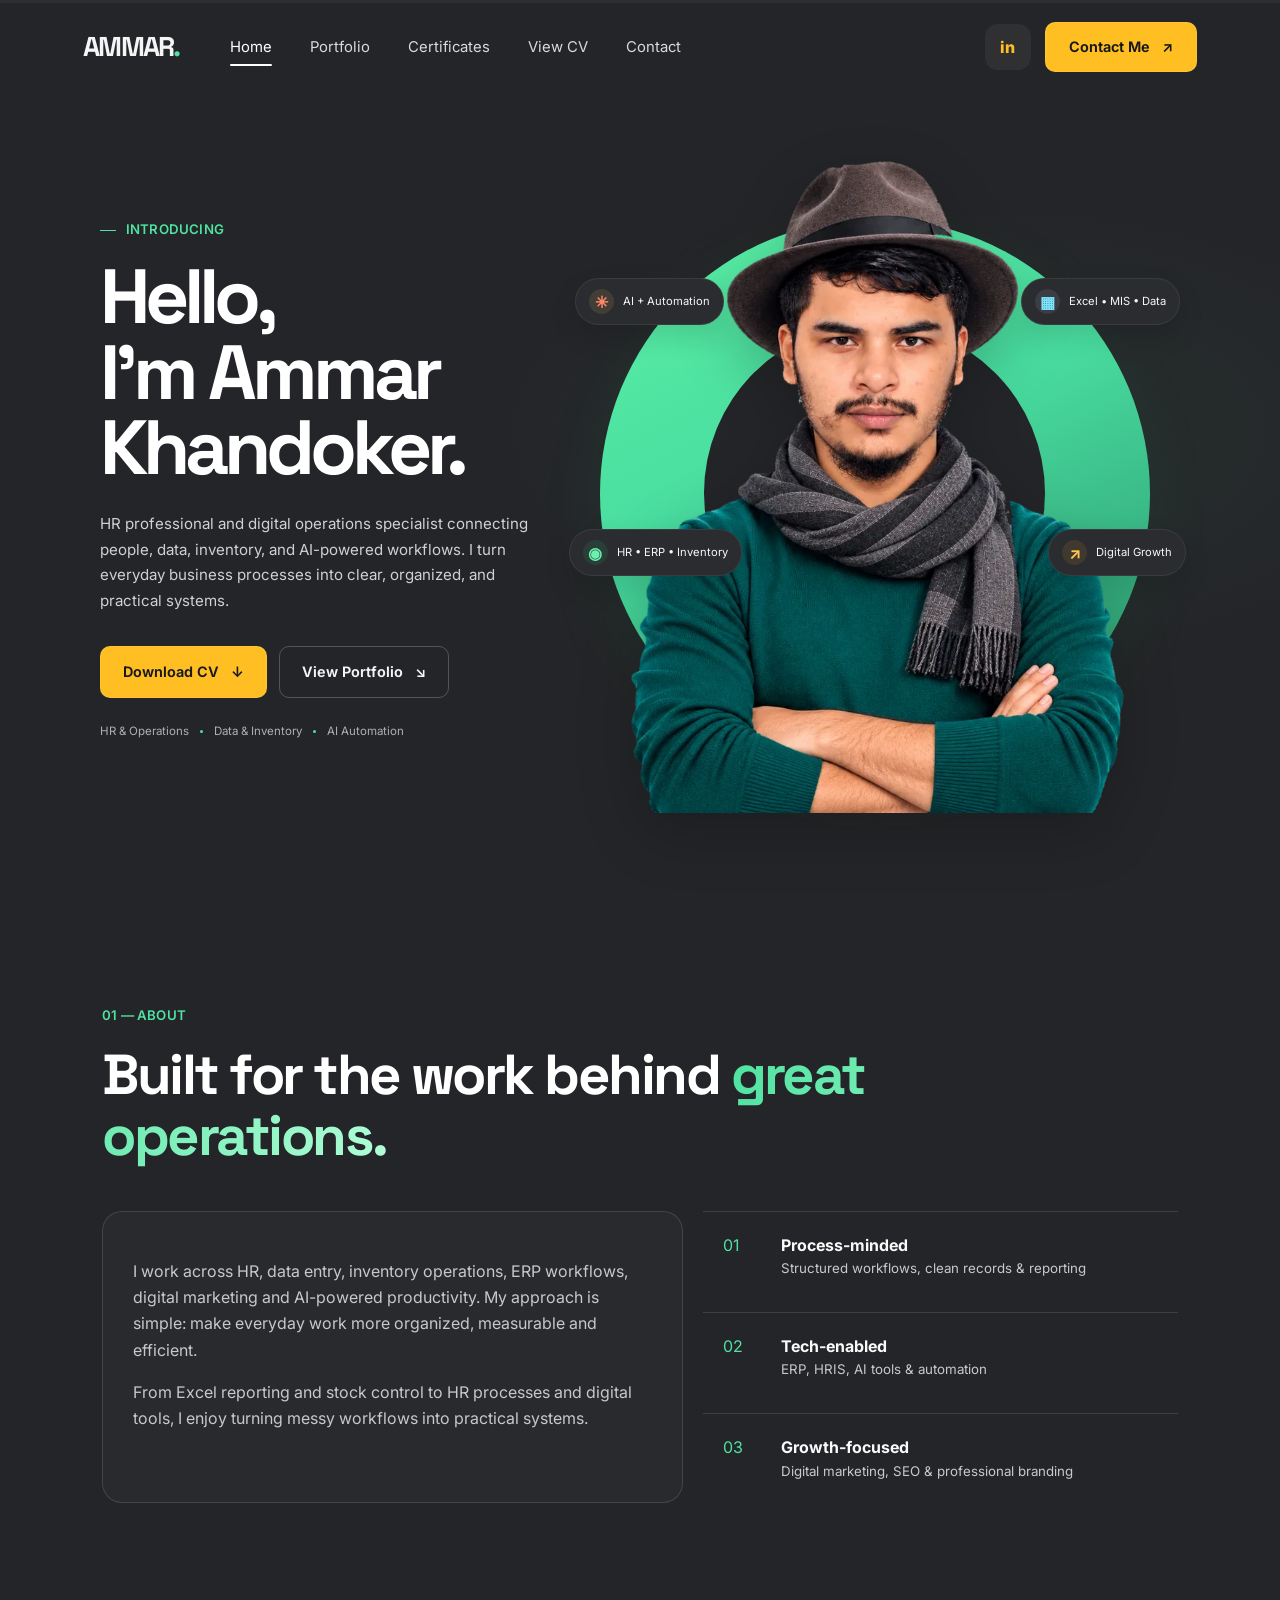
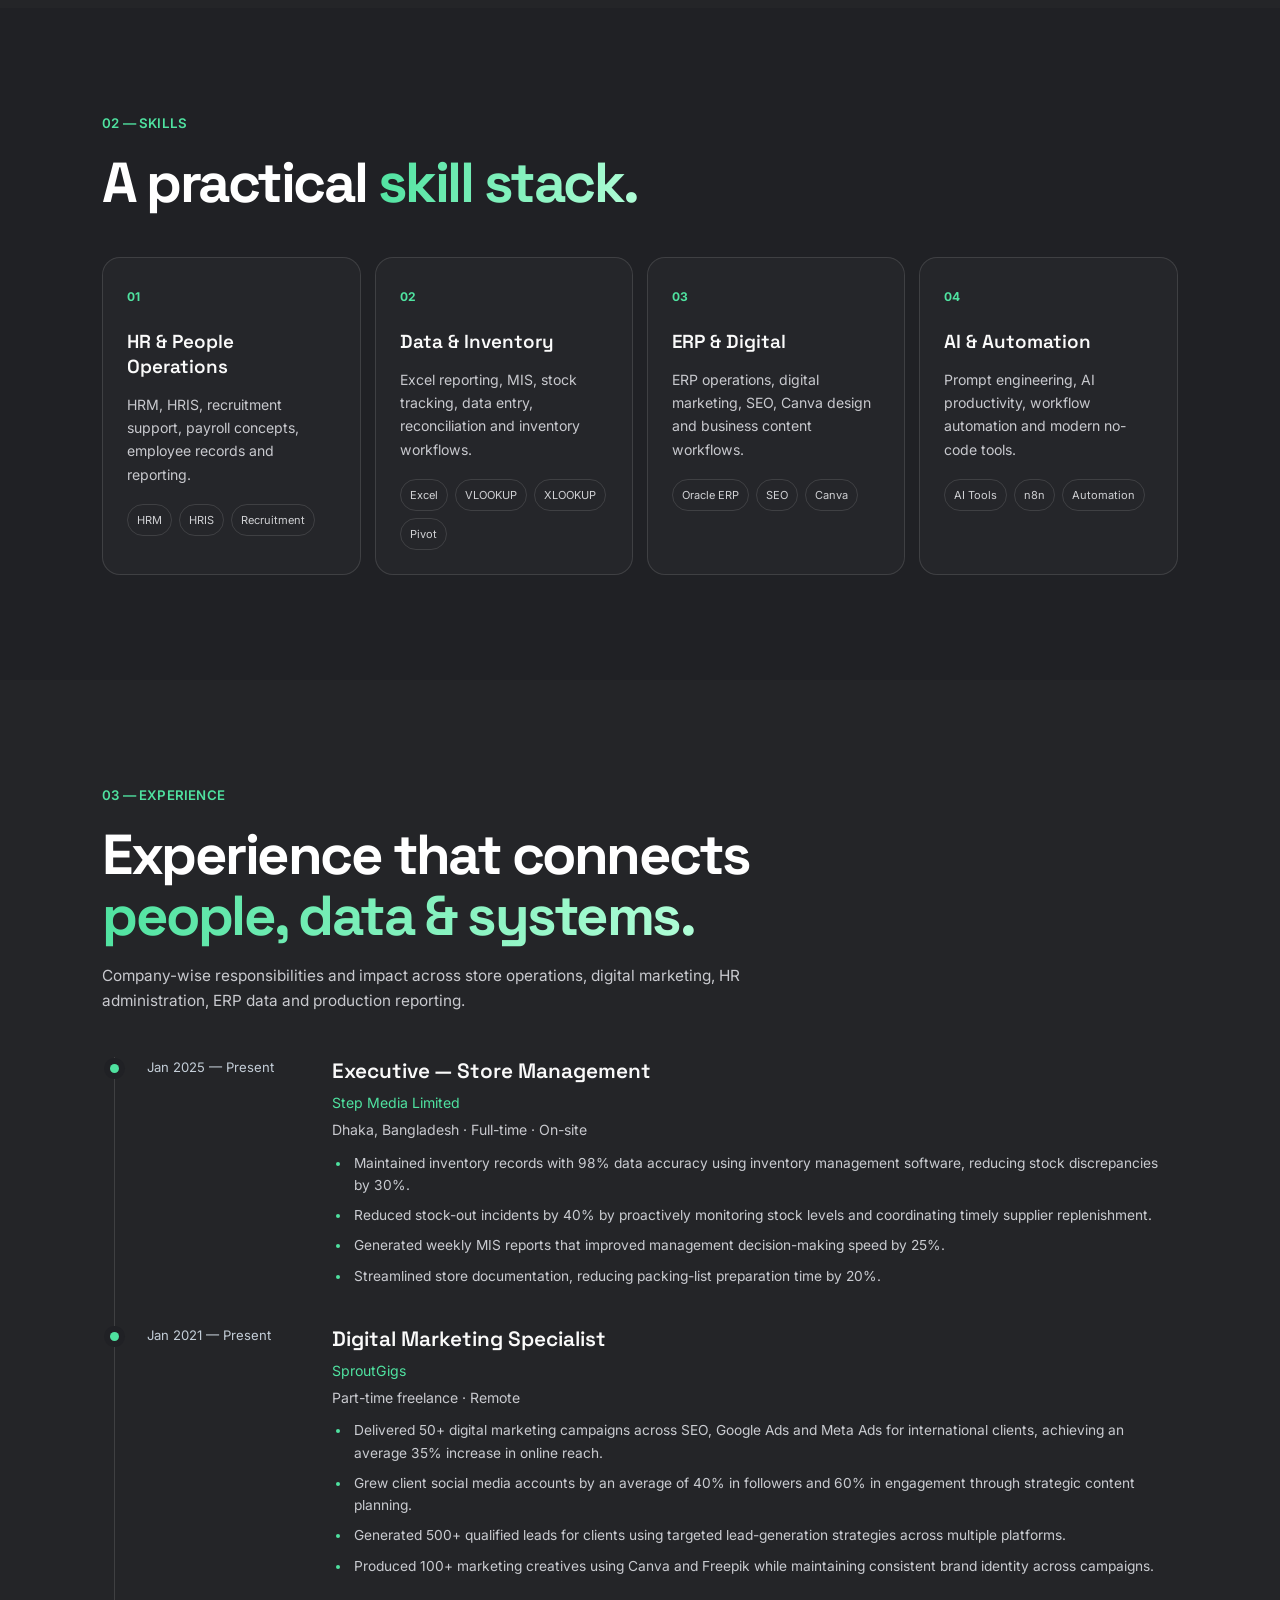
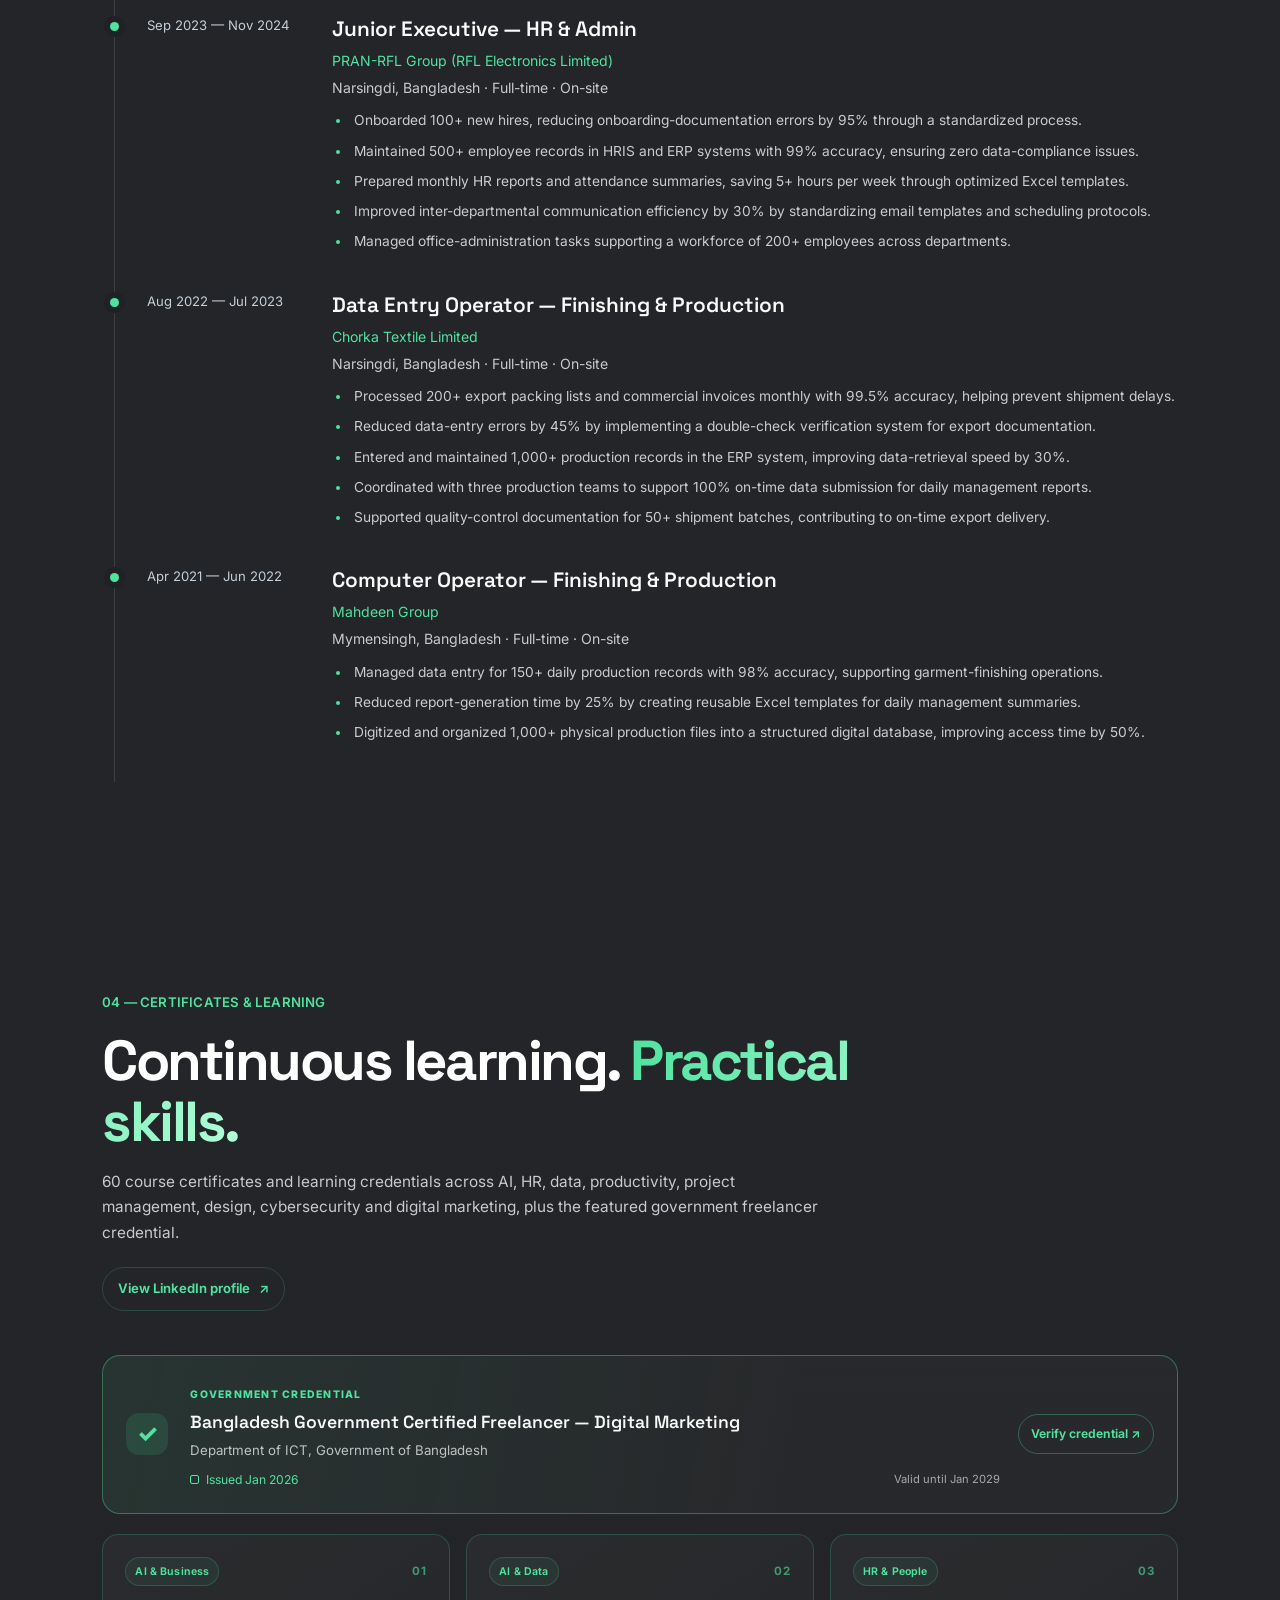
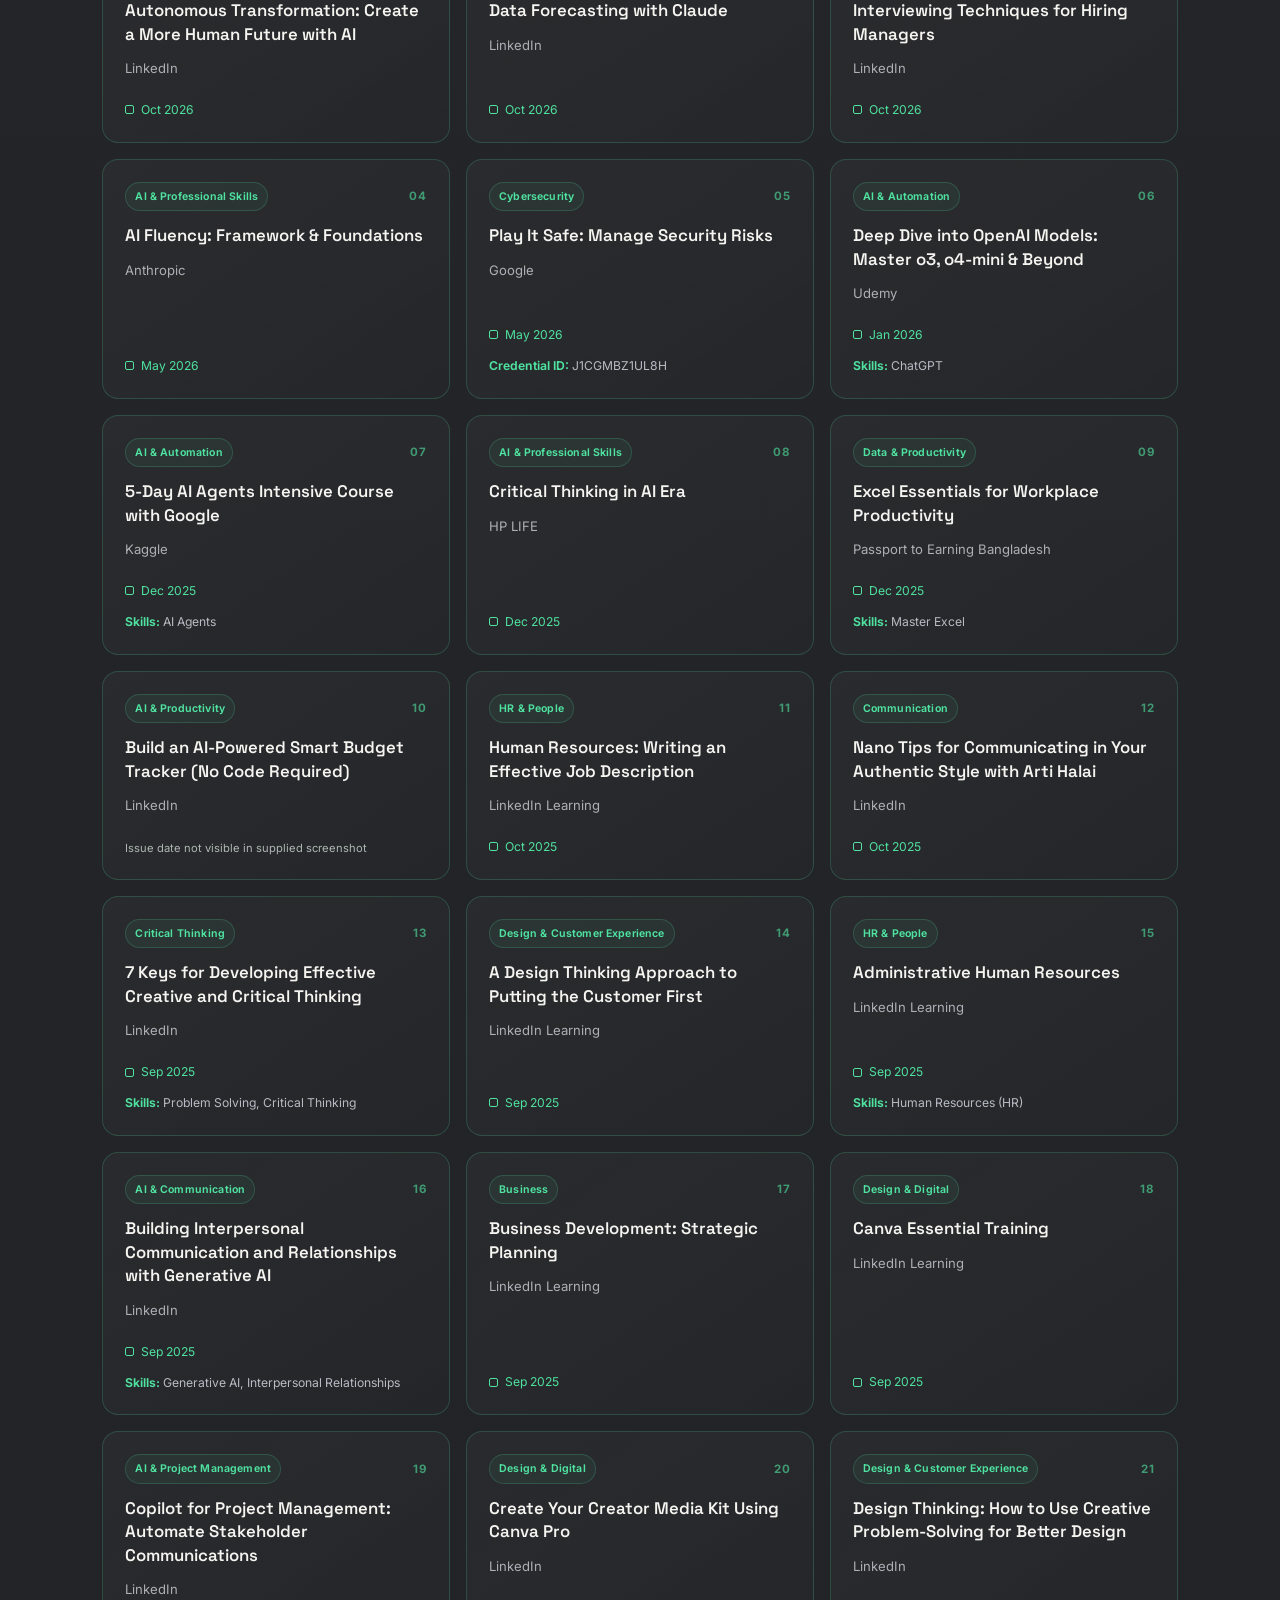
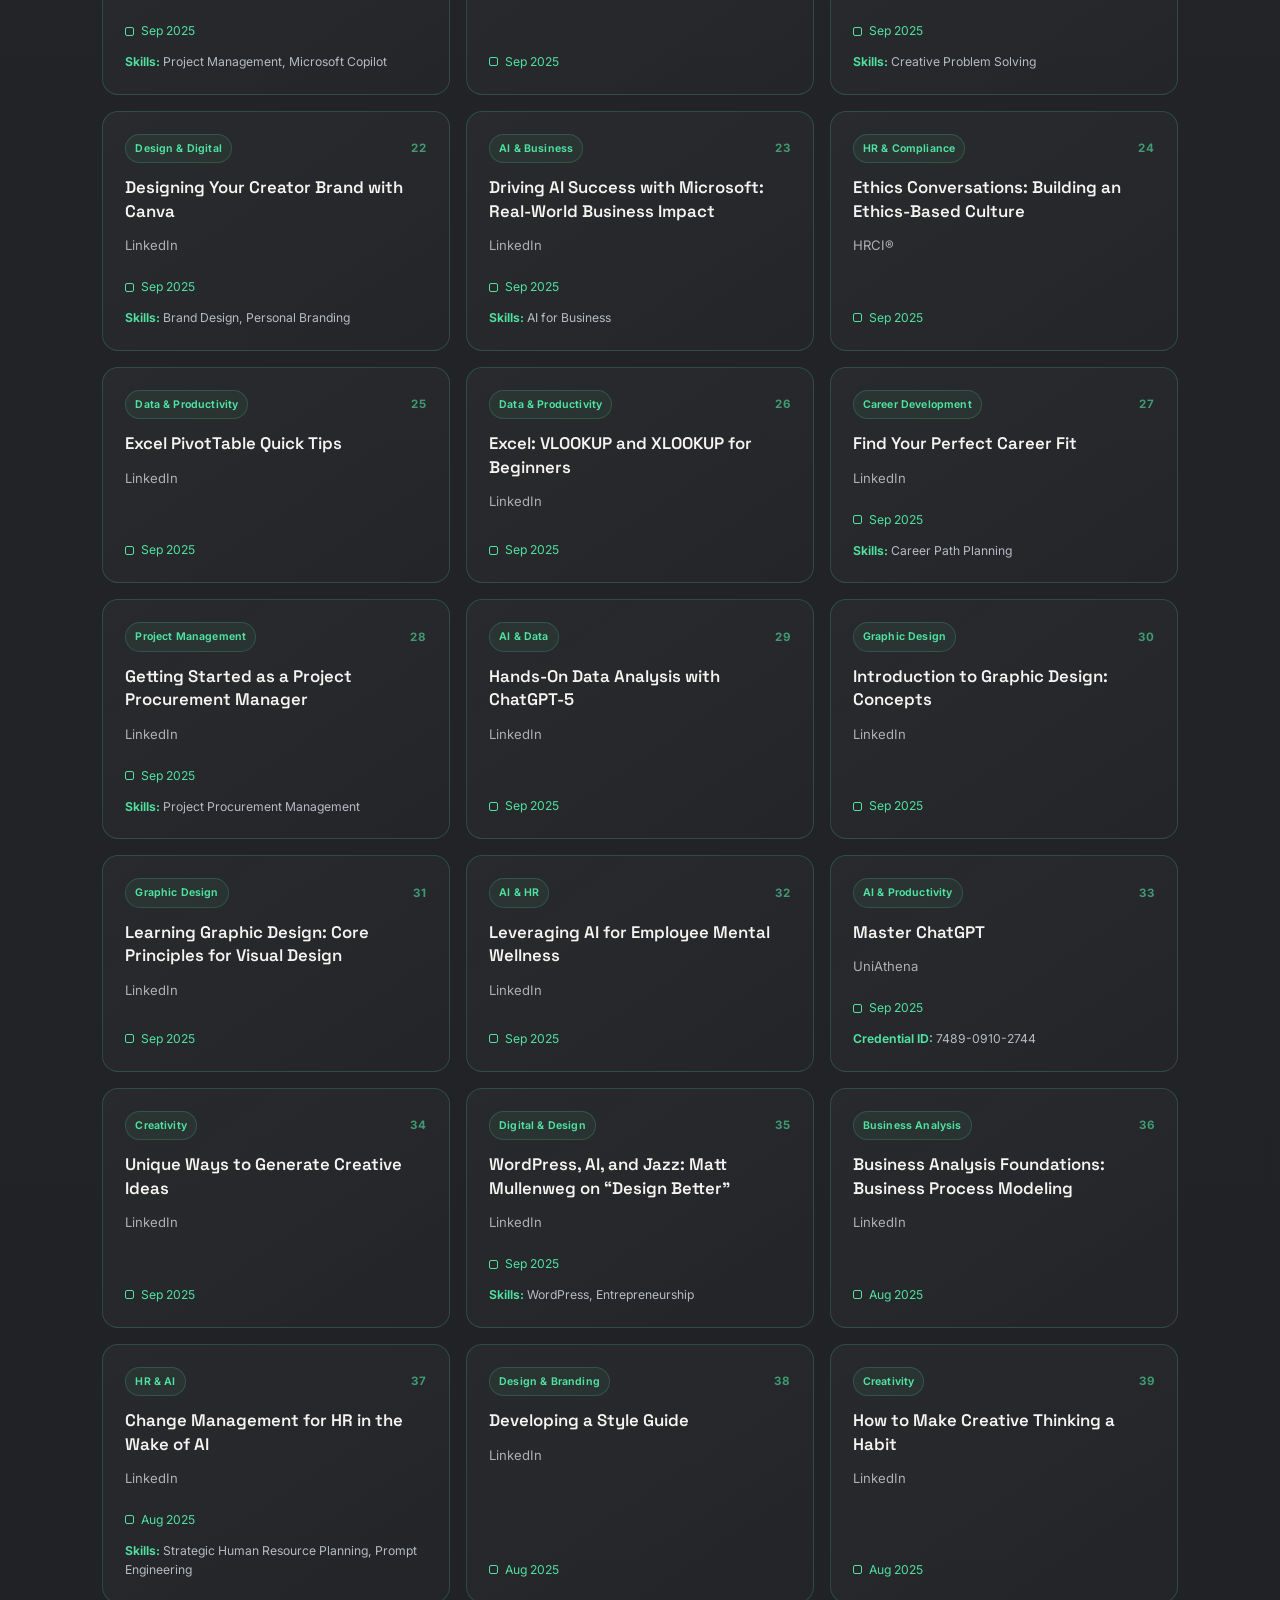
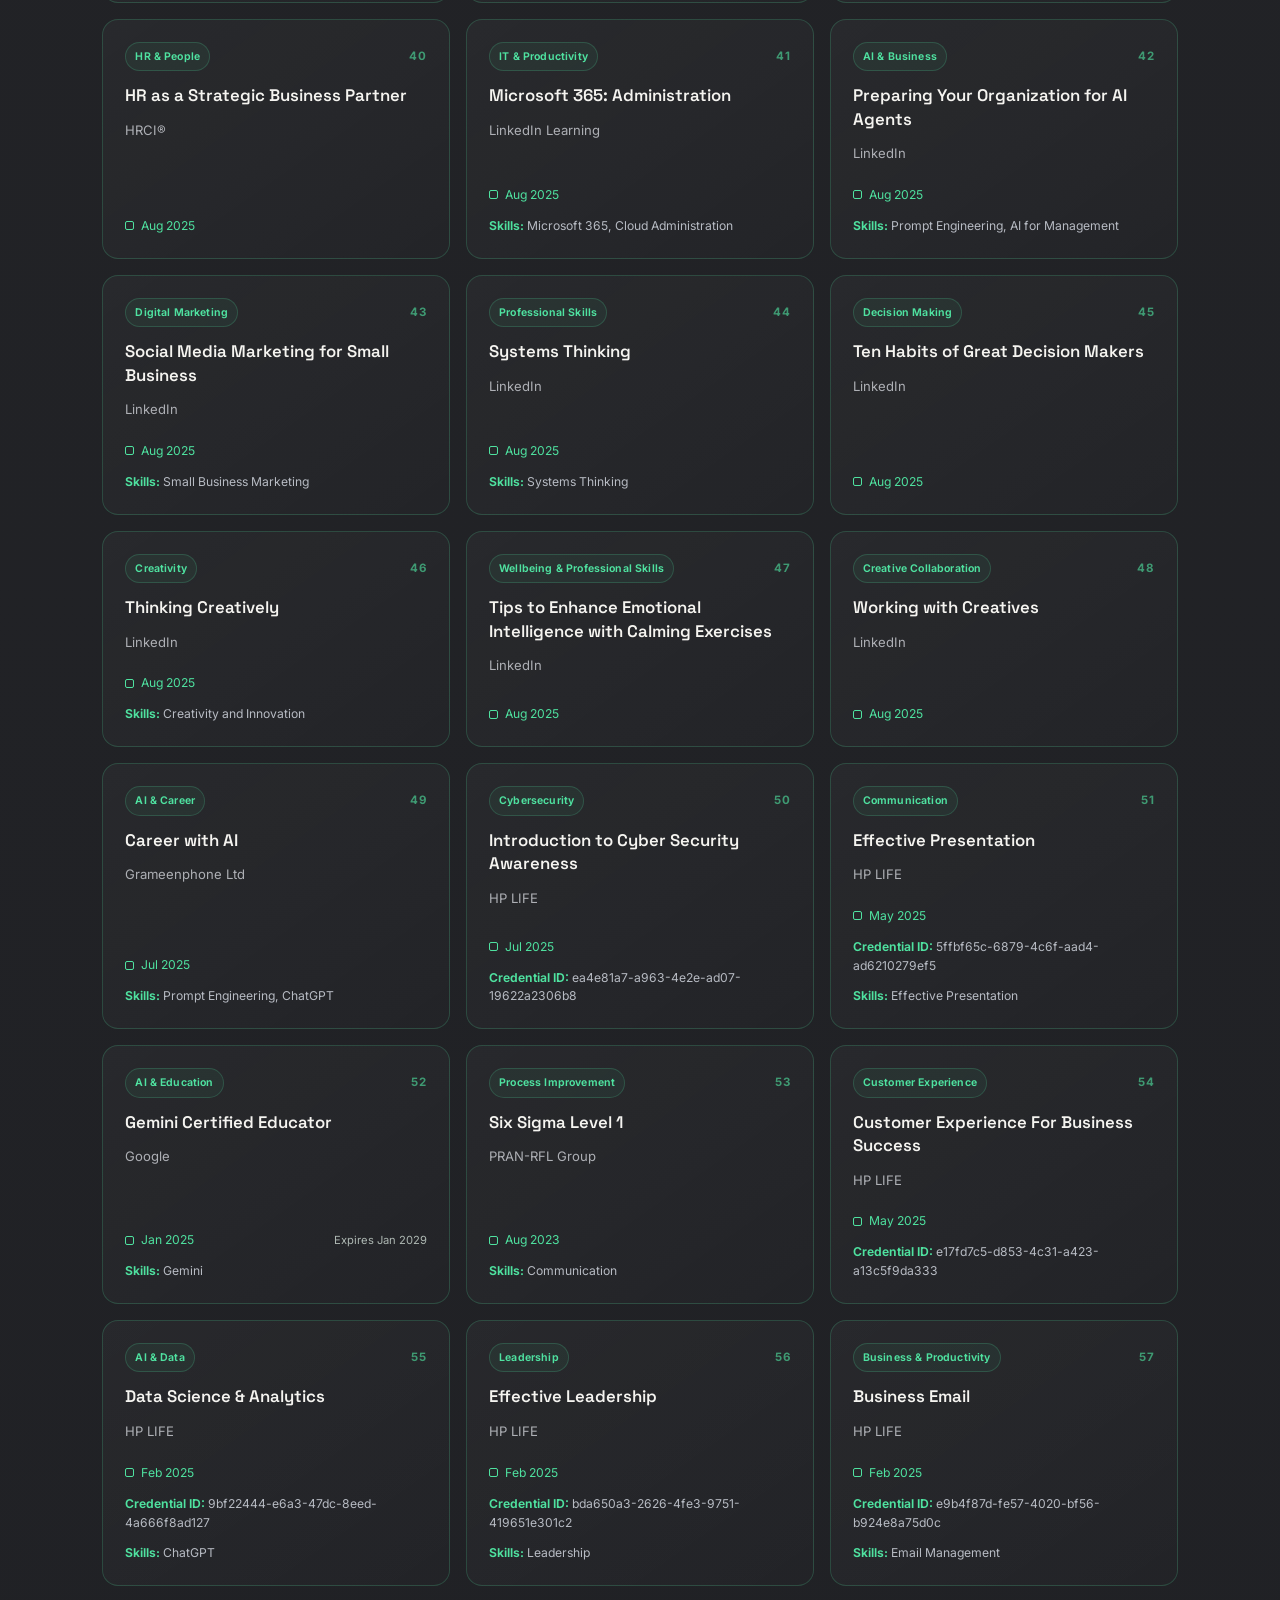
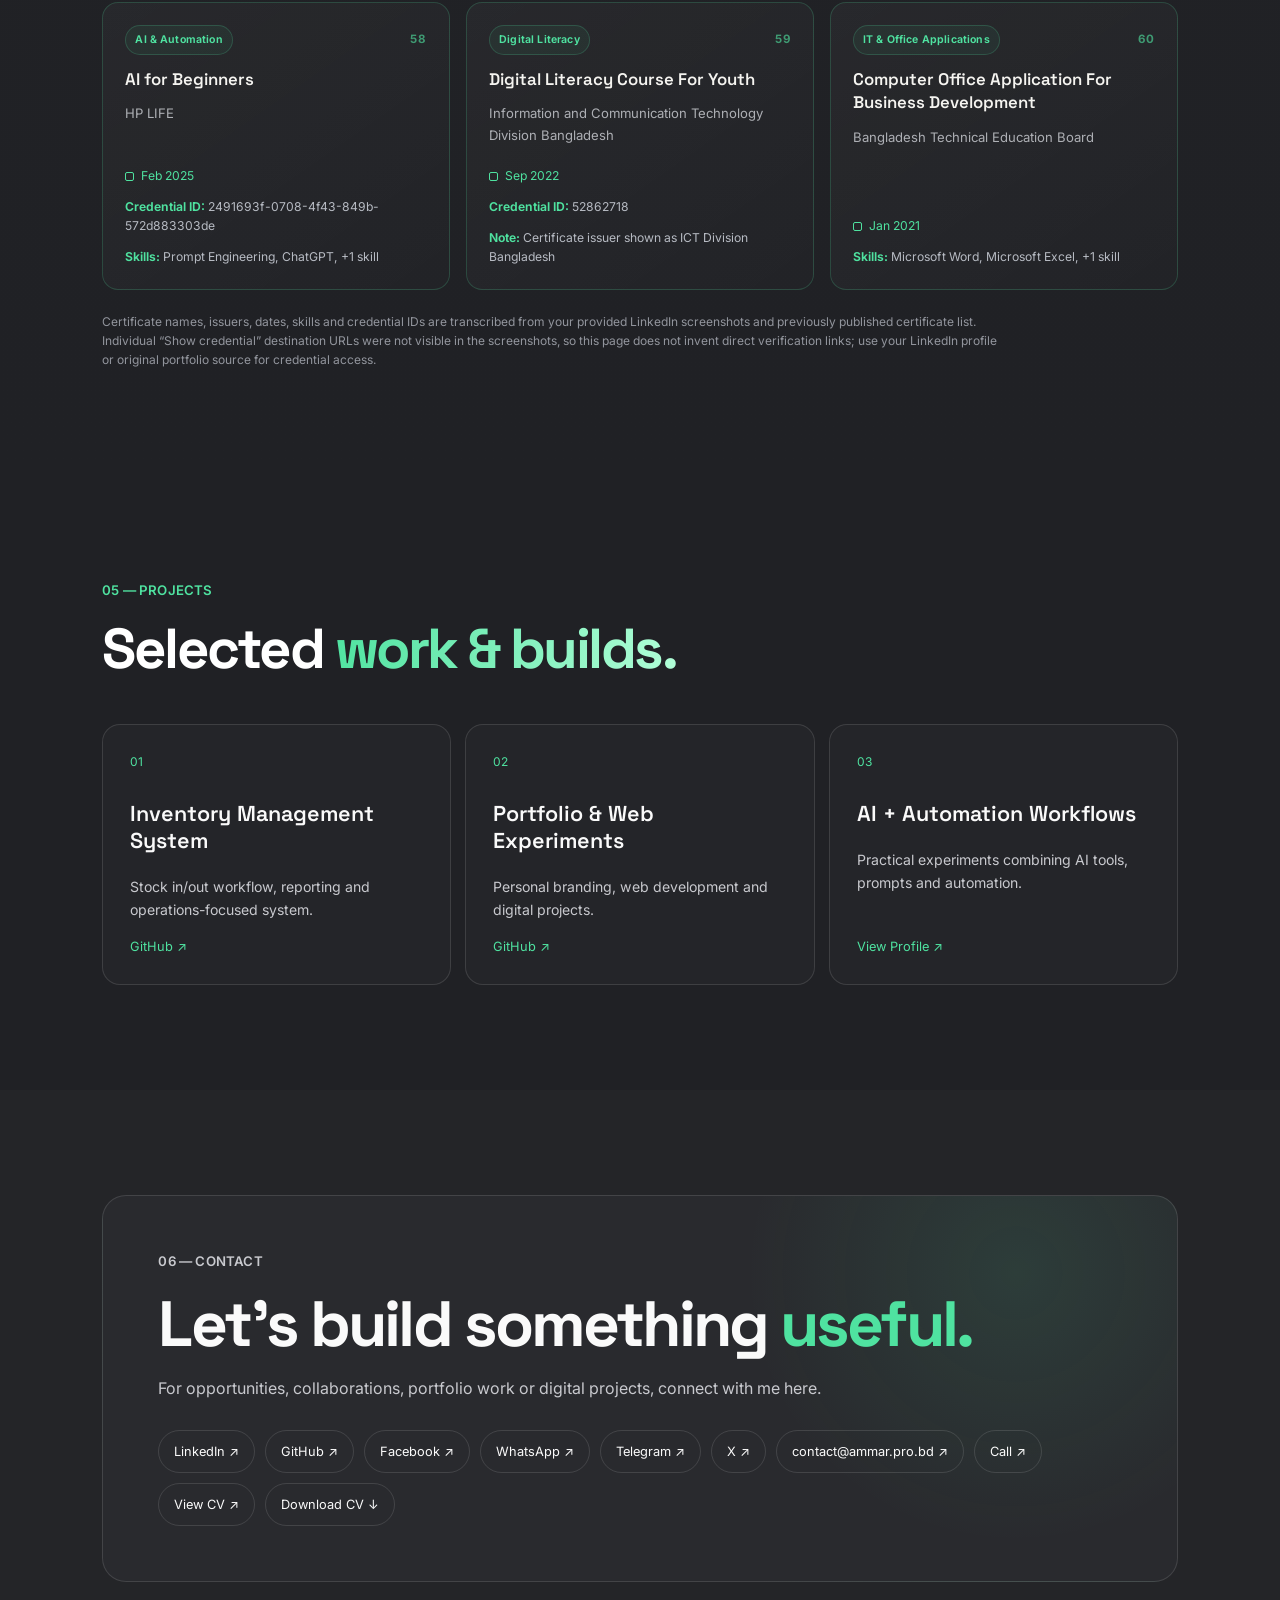
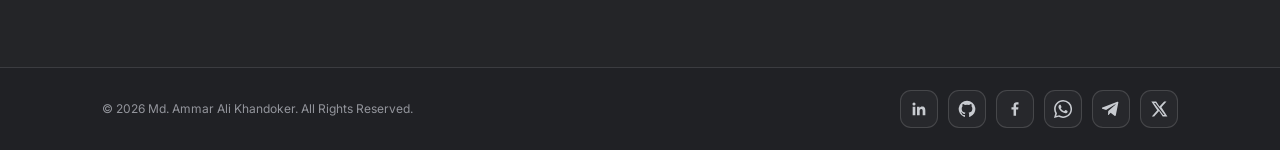
==== index.html @ 75a66948 "Include cursor effect element and refresh asset versions" ====
<!doctype html>
<html lang="en" class="no-js">
<head>
<meta charset="UTF-8">
<meta name="viewport" content="width=device-width,initial-scale=1">
<meta name="description" content="Explore the portfolio of Ammar Khandoker: HR and operations, inventory management, Excel/MIS reporting, ERP, digital marketing, and AI automation projects.">
<meta name="theme-color" content="#242528">
<meta name="robots" content="index,follow,max-image-preview:large">
<link rel="canonical" href="https://ammar.bond/">
<link rel="icon" href="favicon.svg" type="image/svg+xml">
<link rel="preconnect" href="https://fonts.googleapis.com">
<link rel="preconnect" href="https://fonts.gstatic.com" crossorigin>
<link href="https://fonts.googleapis.com/css2?family=Inter:wght@400;500;600;700;800&family=Space+Grotesk:wght@500;600;700&display=swap" rel="stylesheet">
<link rel="preload" as="image" href="profile-hero.webp" fetchpriority="high">
<link rel="stylesheet" href="style.css?v=11">
<meta property="og:type" content="website">
<meta property="og:site_name" content="Ammar Khandoker Portfolio">
<meta property="og:title" content="Ammar Khandoker | HR, Operations & Digital Portfolio">
<meta property="og:description" content="HR, inventory, ERP, data reporting, digital marketing, and AI automation. Explore my work and download my CV.">
<meta property="og:url" content="https://ammar.bond/">
<meta property="og:image" content="https://ammar.bond/profile-hero.webp">
<meta property="og:image:alt" content="Ammar Khandoker in a fedora hat, scarf, and green sweater">
<meta name="twitter:card" content="summary_large_image">
<meta name="twitter:title" content="Ammar Khandoker | Professional Portfolio">
<meta name="twitter:description" content="HR, operations, inventory, data, digital marketing, and AI automation projects.">
<meta name="twitter:image" content="https://ammar.bond/profile-hero.webp">
<title>Ammar Khandoker | HR, Operations & Digital Portfolio</title>
<script type="application/ld+json">
{
  "@context": "https://schema.org",
  "@type": "Person",
  "name": "Ammar Khandoker",
  "url": "https://ammar.bond/",
  "image": "https://ammar.bond/profile-hero.webp",
  "jobTitle": "HR Professional and Digital Operations Specialist",
  "email": "contact@ammar.pro.bd",
  "sameAs": [
    "https://www.linkedin.com/in/mdamberalikhandoker",
    "https://github.com/Ammar-Khandoker-BD",
    "https://www.facebook.com/ammar.khandoker",
    "https://wa.me/8801716861353",
    "https://t.me/ammarkhandoker",
    "https://x.com/ammar844231"
  ]
}
</script>
</head>
<body>
<div class="scroll-progress" aria-hidden="true"><span></span></div>
<div class="cursor-aura" aria-hidden="true"><span></span></div>
<a class="skip-link" href="#main-content">Skip to main content</a>
<header class="nav">
  <a class="brand" href="#home" aria-label="Ammar home">AMMAR<span>.</span></a>
  <nav id="menu" aria-label="Main navigation">
    <a class="nav-active" href="#home">Home</a>
    <a href="#projects">Portfolio</a>
    <a href="#certificates">Certificates</a>
    <a href="CV.pdf" target="_blank" rel="noreferrer">View CV</a>
    <a href="#contact">Contact</a>
  </nav>
  <div class="nav-actions">
    <a class="social-chip" href="https://www.linkedin.com/in/mdamberalikhandoker" target="_blank" rel="noreferrer" aria-label="LinkedIn">in</a>
    <a class="nav-cta" href="#contact">Contact Me <span aria-hidden="true">↗</span></a>
    <button class="menu-btn" type="button" aria-label="Open navigation menu" aria-controls="menu" aria-expanded="false">☰</button>
  </div>
</header>

<main id="main-content" tabindex="-1">
<section id="home" class="hero">
  <div class="hero-copy reveal">
    <p class="eyebrow"><span class="eyebrow-line"></span> INTRODUCING</p>
    <h1>Hello,<br>I'm <span class="hero-name">Ammar<br class="desktop-break"> Khandoker.</span></h1>
    <p class="lead">HR professional and digital operations specialist connecting people, data, inventory, and AI-powered workflows. I turn everyday business processes into clear, organized, and practical systems.</p>
    <div class="cta">
      <a class="btn primary" href="CV.pdf" download="Md-Ammar-Ali-Khandoker-CV.pdf">Download CV <span aria-hidden="true">↓</span></a>
      <a class="btn ghost" href="#projects">View Portfolio <span aria-hidden="true">↘</span></a>
    </div>
    <div class="hero-meta"><span>HR & Operations</span><i></i><span>Data & Inventory</span><i></i><span>AI Automation</span></div>
  </div>
  <div class="hero-visual reveal" aria-label="Portrait and skill highlights">
    <div class="portrait-orbit" aria-hidden="true"></div>
    <img class="profile-photo" src="profile-hero.webp" width="700" height="907" fetchpriority="high" decoding="async" alt="Ammar Khandoker wearing a fedora hat, grey scarf, and green sweater">
    <div class="floating-card card-one"><span class="skill-icon icon-ai">✳</span><span>AI + Automation</span></div>
    <div class="floating-card card-two"><span class="skill-icon icon-data">▦</span><span>Excel • MIS • Data</span></div>
    <div class="floating-card card-three"><span class="skill-icon icon-hr">◉</span><span>HR • ERP • Inventory</span></div>
    <div class="floating-card card-four"><span class="skill-icon icon-digital">↗</span><span>Digital Growth</span></div>
  </div>
</section>

<section id="about" class="section">
  <div class="section-head reveal"><p class="eyebrow">01 — ABOUT</p><h2>Built for the work behind <span>great operations.</span></h2></div>
  <div class="about-grid">
    <div class="glass reveal"><p>I work across HR, data entry, inventory operations, ERP workflows, digital marketing and AI-powered productivity. My approach is simple: make everyday work more organized, measurable and efficient.</p><p>From Excel reporting and stock control to HR processes and digital tools, I enjoy turning messy workflows into practical systems.</p></div>
    <div class="about-list reveal">
      <div><span>01</span><b>Process-minded</b><small>Structured workflows, clean records & reporting</small></div>
      <div><span>02</span><b>Tech-enabled</b><small>ERP, HRIS, AI tools & automation</small></div>
      <div><span>03</span><b>Growth-focused</b><small>Digital marketing, SEO & professional branding</small></div>
    </div>
  </div>
</section>

<section id="skills" class="section dark">
  <div class="section-head reveal"><p class="eyebrow">02 — SKILLS</p><h2>A practical <span>skill stack.</span></h2></div>
  <div class="skill-grid">
    <div class="skill-card reveal"><strong>01</strong><h3>HR & People Operations</h3><p>HRM, HRIS, recruitment support, payroll concepts, employee records and reporting.</p><div class="tags"><i>HRM</i><i>HRIS</i><i>Recruitment</i></div></div>
    <div class="skill-card reveal"><strong>02</strong><h3>Data & Inventory</h3><p>Excel reporting, MIS, stock tracking, data entry, reconciliation and inventory workflows.</p><div class="tags"><i>Excel</i><i>VLOOKUP</i><i>XLOOKUP</i><i>Pivot</i></div></div>
    <div class="skill-card reveal"><strong>03</strong><h3>ERP & Digital</h3><p>ERP operations, digital marketing, SEO, Canva design and business content workflows.</p><div class="tags"><i>Oracle ERP</i><i>SEO</i><i>Canva</i></div></div>
    <div class="skill-card reveal"><strong>04</strong><h3>AI & Automation</h3><p>Prompt engineering, AI productivity, workflow automation and modern no-code tools.</p><div class="tags"><i>AI Tools</i><i>n8n</i><i>Automation</i></div></div>
  </div>
</section>

<section id="experience" class="section experience">
  <div class="section-head reveal">
    <p class="eyebrow">03 — EXPERIENCE</p>
    <h2>Experience that connects <span>people, data &amp; systems.</span></h2>
    <p class="section-intro">Company-wise responsibilities and impact across store operations, digital marketing, HR administration, ERP data and production reporting.</p>
  </div>
  <div class="timeline">
    <article class="job reveal">
      <div class="year">Jan 2025 — Present</div>
      <div class="job-content">
        <h3>Executive — Store Management</h3>
        <p class="company">Step Media Limited</p>
        <p class="job-meta">Dhaka, Bangladesh · Full-time · On-site</p>
        <ul class="job-responsibilities">
          <li>Maintained inventory records with 98% data accuracy using inventory management software, reducing stock discrepancies by 30%.</li>
          <li>Reduced stock-out incidents by 40% by proactively monitoring stock levels and coordinating timely supplier replenishment.</li>
          <li>Generated weekly MIS reports that improved management decision-making speed by 25%.</li>
          <li>Streamlined store documentation, reducing packing-list preparation time by 20%.</li>
        </ul>
      </div>
    </article>
    <article class="job reveal">
      <div class="year">Jan 2021 — Present</div>
      <div class="job-content">
        <h3>Digital Marketing Specialist</h3>
        <p class="company">SproutGigs</p>
        <p class="job-meta">Part-time freelance · Remote</p>
        <ul class="job-responsibilities">
          <li>Delivered 50+ digital marketing campaigns across SEO, Google Ads and Meta Ads for international clients, achieving an average 35% increase in online reach.</li>
          <li>Grew client social media accounts by an average of 40% in followers and 60% in engagement through strategic content planning.</li>
          <li>Generated 500+ qualified leads for clients using targeted lead-generation strategies across multiple platforms.</li>
          <li>Produced 100+ marketing creatives using Canva and Freepik while maintaining consistent brand identity across campaigns.</li>
        </ul>
      </div>
    </article>
    <article class="job reveal">
      <div class="year">Sep 2023 — Nov 2024</div>
      <div class="job-content">
        <h3>Junior Executive — HR &amp; Admin</h3>
        <p class="company">PRAN-RFL Group (RFL Electronics Limited)</p>
        <p class="job-meta">Narsingdi, Bangladesh · Full-time · On-site</p>
        <ul class="job-responsibilities">
          <li>Onboarded 100+ new hires, reducing onboarding-documentation errors by 95% through a standardized process.</li>
          <li>Maintained 500+ employee records in HRIS and ERP systems with 99% accuracy, ensuring zero data-compliance issues.</li>
          <li>Prepared monthly HR reports and attendance summaries, saving 5+ hours per week through optimized Excel templates.</li>
          <li>Improved inter-departmental communication efficiency by 30% by standardizing email templates and scheduling protocols.</li>
          <li>Managed office-administration tasks supporting a workforce of 200+ employees across departments.</li>
        </ul>
      </div>
    </article>
    <article class="job reveal">
      <div class="year">Aug 2022 — Jul 2023</div>
      <div class="job-content">
        <h3>Data Entry Operator — Finishing &amp; Production</h3>
        <p class="company">Chorka Textile Limited</p>
        <p class="job-meta">Narsingdi, Bangladesh · Full-time · On-site</p>
        <ul class="job-responsibilities">
          <li>Processed 200+ export packing lists and commercial invoices monthly with 99.5% accuracy, helping prevent shipment delays.</li>
          <li>Reduced data-entry errors by 45% by implementing a double-check verification system for export documentation.</li>
          <li>Entered and maintained 1,000+ production records in the ERP system, improving data-retrieval speed by 30%.</li>
          <li>Coordinated with three production teams to support 100% on-time data submission for daily management reports.</li>
          <li>Supported quality-control documentation for 50+ shipment batches, contributing to on-time export delivery.</li>
        </ul>
      </div>
    </article>
    <article class="job reveal">
      <div class="year">Apr 2021 — Jun 2022</div>
      <div class="job-content">
        <h3>Computer Operator — Finishing &amp; Production</h3>
        <p class="company">Mahdeen Group</p>
        <p class="job-meta">Mymensingh, Bangladesh · Full-time · On-site</p>
        <ul class="job-responsibilities">
          <li>Managed data entry for 150+ daily production records with 98% accuracy, supporting garment-finishing operations.</li>
          <li>Reduced report-generation time by 25% by creating reusable Excel templates for daily management summaries.</li>
          <li>Digitized and organized 1,000+ physical production files into a structured digital database, improving access time by 50%.</li>
        </ul>
      </div>
    </article>
  </div>
</section>



<section id="certificates" class="section certificates">
  <div class="section-head reveal">
    <p class="eyebrow">04 — CERTIFICATES & LEARNING</p>
    <h2>Continuous learning. <span>Practical skills.</span></h2>
    <p class="section-intro">60 course certificates and learning credentials across AI, HR, data, productivity, project management, design, cybersecurity and digital marketing, plus the featured government freelancer credential.</p>
    <div class="certificate-source-links">
      <a class="cert-source-link" href="https://www.linkedin.com/in/mdamberalikhandoker" target="_blank" rel="noreferrer">View LinkedIn profile <span aria-hidden="true">↗</span></a>
    </div>
  </div>
  <article class="featured-credential reveal">
    <div class="featured-credential-icon" aria-hidden="true">✓</div>
    <div class="featured-credential-copy">
      <span class="featured-label">GOVERNMENT CREDENTIAL</span>
      <h3>Bangladesh Government Certified Freelancer — Digital Marketing</h3>
      <p>Department of ICT, Government of Bangladesh</p>
      <div class="certificate-meta"><time datetime="2026-01">Issued Jan 2026</time><span>Valid until Jan 2029</span></div>
    </div>
    <a class="featured-credential-link" href="https://www.freelancers.gov.bd/verify/a1c55d0c-8ea9-42d1-b819-821d74dab442-sh-1768654010-y-71ec91545d5f23dc2711da0539b750e76e30eab4-a-m-075db42fdd41b6d2b6b2b7f4c71e271a6e29244b" target="_blank" rel="noopener noreferrer">Verify credential ↗</a>
  </article>
  <div class="certificate-grid">
    <article class="certificate-card reveal">
      <div class="certificate-card-head">
        <span class="certificate-category">AI &amp; Business</span>
        <span class="certificate-number">01</span>
      </div>
      <h3>Autonomous Transformation: Create a More Human Future with AI</h3>
      <p class="certificate-provider">LinkedIn</p>
      <div class="certificate-meta"><time datetime="2026-10">Oct 2026</time></div>
      
    </article>
    <article class="certificate-card reveal">
      <div class="certificate-card-head">
        <span class="certificate-category">AI &amp; Data</span>
        <span class="certificate-number">02</span>
      </div>
      <h3>Data Forecasting with Claude</h3>
      <p class="certificate-provider">LinkedIn</p>
      <div class="certificate-meta"><time datetime="2026-10">Oct 2026</time></div>
      
    </article>
    <article class="certificate-card reveal">
      <div class="certificate-card-head">
        <span class="certificate-category">HR &amp; People</span>
        <span class="certificate-number">03</span>
      </div>
      <h3>Interviewing Techniques for Hiring Managers</h3>
      <p class="certificate-provider">LinkedIn</p>
      <div class="certificate-meta"><time datetime="2026-10">Oct 2026</time></div>
      
    </article>
    <article class="certificate-card reveal">
      <div class="certificate-card-head">
        <span class="certificate-category">AI &amp; Professional Skills</span>
        <span class="certificate-number">04</span>
      </div>
      <h3>AI Fluency: Framework &amp; Foundations</h3>
      <p class="certificate-provider">Anthropic</p>
      <div class="certificate-meta"><time datetime="2026-05">May 2026</time></div>
      
    </article>
    <article class="certificate-card reveal">
      <div class="certificate-card-head">
        <span class="certificate-category">Cybersecurity</span>
        <span class="certificate-number">05</span>
      </div>
      <h3>Play It Safe: Manage Security Risks</h3>
      <p class="certificate-provider">Google</p>
      <div class="certificate-meta"><time datetime="2026-05">May 2026</time></div>
      <p class="certificate-detail"><strong>Credential ID:</strong> J1CGMBZ1UL8H</p>
    </article>
    <article class="certificate-card reveal">
      <div class="certificate-card-head">
        <span class="certificate-category">AI &amp; Automation</span>
        <span class="certificate-number">06</span>
      </div>
      <h3>Deep Dive into OpenAI Models: Master o3, o4-mini &amp; Beyond</h3>
      <p class="certificate-provider">Udemy</p>
      <div class="certificate-meta"><time datetime="2026-01">Jan 2026</time></div>
      <p class="certificate-skills"><strong>Skills:</strong> ChatGPT</p>
    </article>
    <article class="certificate-card reveal">
      <div class="certificate-card-head">
        <span class="certificate-category">AI &amp; Automation</span>
        <span class="certificate-number">07</span>
      </div>
      <h3>5-Day AI Agents Intensive Course with Google</h3>
      <p class="certificate-provider">Kaggle</p>
      <div class="certificate-meta"><time datetime="2025-12">Dec 2025</time></div>
      <p class="certificate-skills"><strong>Skills:</strong> AI Agents</p>
    </article>
    <article class="certificate-card reveal">
      <div class="certificate-card-head">
        <span class="certificate-category">AI &amp; Professional Skills</span>
        <span class="certificate-number">08</span>
      </div>
      <h3>Critical Thinking in AI Era</h3>
      <p class="certificate-provider">HP LIFE</p>
      <div class="certificate-meta"><time datetime="2025-12">Dec 2025</time></div>
      
    </article>
    <article class="certificate-card reveal">
      <div class="certificate-card-head">
        <span class="certificate-category">Data &amp; Productivity</span>
        <span class="certificate-number">09</span>
      </div>
      <h3>Excel Essentials for Workplace Productivity</h3>
      <p class="certificate-provider">Passport to Earning Bangladesh</p>
      <div class="certificate-meta"><time datetime="2025-12">Dec 2025</time></div>
      <p class="certificate-skills"><strong>Skills:</strong> Master Excel</p>
    </article>
    <article class="certificate-card reveal">
      <div class="certificate-card-head">
        <span class="certificate-category">AI &amp; Productivity</span>
        <span class="certificate-number">10</span>
      </div>
      <h3>Build an AI-Powered Smart Budget Tracker (No Code Required)</h3>
      <p class="certificate-provider">LinkedIn</p>
      <div class="certificate-meta"><span>Issue date not visible in supplied screenshot</span></div>
      
    </article>
    <article class="certificate-card reveal">
      <div class="certificate-card-head">
        <span class="certificate-category">HR &amp; People</span>
        <span class="certificate-number">11</span>
      </div>
      <h3>Human Resources: Writing an Effective Job Description</h3>
      <p class="certificate-provider">LinkedIn Learning</p>
      <div class="certificate-meta"><time datetime="2025-10">Oct 2025</time></div>
      
    </article>
    <article class="certificate-card reveal">
      <div class="certificate-card-head">
        <span class="certificate-category">Communication</span>
        <span class="certificate-number">12</span>
      </div>
      <h3>Nano Tips for Communicating in Your Authentic Style with Arti Halai</h3>
      <p class="certificate-provider">LinkedIn</p>
      <div class="certificate-meta"><time datetime="2025-10">Oct 2025</time></div>
      
    </article>
    <article class="certificate-card reveal">
      <div class="certificate-card-head">
        <span class="certificate-category">Critical Thinking</span>
        <span class="certificate-number">13</span>
      </div>
      <h3>7 Keys for Developing Effective Creative and Critical Thinking</h3>
      <p class="certificate-provider">LinkedIn</p>
      <div class="certificate-meta"><time datetime="2025-09">Sep 2025</time></div>
      <p class="certificate-skills"><strong>Skills:</strong> Problem Solving, Critical Thinking</p>
    </article>
    <article class="certificate-card reveal">
      <div class="certificate-card-head">
        <span class="certificate-category">Design &amp; Customer Experience</span>
        <span class="certificate-number">14</span>
      </div>
      <h3>A Design Thinking Approach to Putting the Customer First</h3>
      <p class="certificate-provider">LinkedIn Learning</p>
      <div class="certificate-meta"><time datetime="2025-09">Sep 2025</time></div>
      
    </article>
    <article class="certificate-card reveal">
      <div class="certificate-card-head">
        <span class="certificate-category">HR &amp; People</span>
        <span class="certificate-number">15</span>
      </div>
      <h3>Administrative Human Resources</h3>
      <p class="certificate-provider">LinkedIn Learning</p>
      <div class="certificate-meta"><time datetime="2025-09">Sep 2025</time></div>
      <p class="certificate-skills"><strong>Skills:</strong> Human Resources (HR)</p>
    </article>
    <article class="certificate-card reveal">
      <div class="certificate-card-head">
        <span class="certificate-category">AI &amp; Communication</span>
        <span class="certificate-number">16</span>
      </div>
      <h3>Building Interpersonal Communication and Relationships with Generative AI</h3>
      <p class="certificate-provider">LinkedIn</p>
      <div class="certificate-meta"><time datetime="2025-09">Sep 2025</time></div>
      <p class="certificate-skills"><strong>Skills:</strong> Generative AI, Interpersonal Relationships</p>
    </article>
    <article class="certificate-card reveal">
      <div class="certificate-card-head">
        <span class="certificate-category">Business</span>
        <span class="certificate-number">17</span>
      </div>
      <h3>Business Development: Strategic Planning</h3>
      <p class="certificate-provider">LinkedIn Learning</p>
      <div class="certificate-meta"><time datetime="2025-09">Sep 2025</time></div>
      
    </article>
    <article class="certificate-card reveal">
      <div class="certificate-card-head">
        <span class="certificate-category">Design &amp; Digital</span>
        <span class="certificate-number">18</span>
      </div>
      <h3>Canva Essential Training</h3>
      <p class="certificate-provider">LinkedIn Learning</p>
      <div class="certificate-meta"><time datetime="2025-09">Sep 2025</time></div>
      
    </article>
    <article class="certificate-card reveal">
      <div class="certificate-card-head">
        <span class="certificate-category">AI &amp; Project Management</span>
        <span class="certificate-number">19</span>
      </div>
      <h3>Copilot for Project Management: Automate Stakeholder Communications</h3>
      <p class="certificate-provider">LinkedIn</p>
      <div class="certificate-meta"><time datetime="2025-09">Sep 2025</time></div>
      <p class="certificate-skills"><strong>Skills:</strong> Project Management, Microsoft Copilot</p>
    </article>
    <article class="certificate-card reveal">
      <div class="certificate-card-head">
        <span class="certificate-category">Design &amp; Digital</span>
        <span class="certificate-number">20</span>
      </div>
      <h3>Create Your Creator Media Kit Using Canva Pro</h3>
      <p class="certificate-provider">LinkedIn</p>
      <div class="certificate-meta"><time datetime="2025-09">Sep 2025</time></div>
      
    </article>
    <article class="certificate-card reveal">
      <div class="certificate-card-head">
        <span class="certificate-category">Design &amp; Customer Experience</span>
        <span class="certificate-number">21</span>
      </div>
      <h3>Design Thinking: How to Use Creative Problem-Solving for Better Design</h3>
      <p class="certificate-provider">LinkedIn</p>
      <div class="certificate-meta"><time datetime="2025-09">Sep 2025</time></div>
      <p class="certificate-skills"><strong>Skills:</strong> Creative Problem Solving</p>
    </article>
    <article class="certificate-card reveal">
      <div class="certificate-card-head">
        <span class="certificate-category">Design &amp; Digital</span>
        <span class="certificate-number">22</span>
      </div>
      <h3>Designing Your Creator Brand with Canva</h3>
      <p class="certificate-provider">LinkedIn</p>
      <div class="certificate-meta"><time datetime="2025-09">Sep 2025</time></div>
      <p class="certificate-skills"><strong>Skills:</strong> Brand Design, Personal Branding</p>
    </article>
    <article class="certificate-card reveal">
      <div class="certificate-card-head">
        <span class="certificate-category">AI &amp; Business</span>
        <span class="certificate-number">23</span>
      </div>
      <h3>Driving AI Success with Microsoft: Real-World Business Impact</h3>
      <p class="certificate-provider">LinkedIn</p>
      <div class="certificate-meta"><time datetime="2025-09">Sep 2025</time></div>
      <p class="certificate-skills"><strong>Skills:</strong> AI for Business</p>
    </article>
    <article class="certificate-card reveal">
      <div class="certificate-card-head">
        <span class="certificate-category">HR &amp; Compliance</span>
        <span class="certificate-number">24</span>
      </div>
      <h3>Ethics Conversations: Building an Ethics-Based Culture</h3>
      <p class="certificate-provider">HRCI®</p>
      <div class="certificate-meta"><time datetime="2025-09">Sep 2025</time></div>
      
    </article>
    <article class="certificate-card reveal">
      <div class="certificate-card-head">
        <span class="certificate-category">Data &amp; Productivity</span>
        <span class="certificate-number">25</span>
      </div>
      <h3>Excel PivotTable Quick Tips</h3>
      <p class="certificate-provider">LinkedIn</p>
      <div class="certificate-meta"><time datetime="2025-09">Sep 2025</time></div>
      
    </article>
    <article class="certificate-card reveal">
      <div class="certificate-card-head">
        <span class="certificate-category">Data &amp; Productivity</span>
        <span class="certificate-number">26</span>
      </div>
      <h3>Excel: VLOOKUP and XLOOKUP for Beginners</h3>
      <p class="certificate-provider">LinkedIn</p>
      <div class="certificate-meta"><time datetime="2025-09">Sep 2025</time></div>
      
    </article>
    <article class="certificate-card reveal">
      <div class="certificate-card-head">
        <span class="certificate-category">Career Development</span>
        <span class="certificate-number">27</span>
      </div>
      <h3>Find Your Perfect Career Fit</h3>
      <p class="certificate-provider">LinkedIn</p>
      <div class="certificate-meta"><time datetime="2025-09">Sep 2025</time></div>
      <p class="certificate-skills"><strong>Skills:</strong> Career Path Planning</p>
    </article>
    <article class="certificate-card reveal">
      <div class="certificate-card-head">
        <span class="certificate-category">Project Management</span>
        <span class="certificate-number">28</span>
      </div>
      <h3>Getting Started as a Project Procurement Manager</h3>
      <p class="certificate-provider">LinkedIn</p>
      <div class="certificate-meta"><time datetime="2025-09">Sep 2025</time></div>
      <p class="certificate-skills"><strong>Skills:</strong> Project Procurement Management</p>
    </article>
    <article class="certificate-card reveal">
      <div class="certificate-card-head">
        <span class="certificate-category">AI &amp; Data</span>
        <span class="certificate-number">29</span>
      </div>
      <h3>Hands-On Data Analysis with ChatGPT-5</h3>
      <p class="certificate-provider">LinkedIn</p>
      <div class="certificate-meta"><time datetime="2025-09">Sep 2025</time></div>
      
    </article>
    <article class="certificate-card reveal">
      <div class="certificate-card-head">
        <span class="certificate-category">Graphic Design</span>
        <span class="certificate-number">30</span>
      </div>
      <h3>Introduction to Graphic Design: Concepts</h3>
      <p class="certificate-provider">LinkedIn</p>
      <div class="certificate-meta"><time datetime="2025-09">Sep 2025</time></div>
      
    </article>
    <article class="certificate-card reveal">
      <div class="certificate-card-head">
        <span class="certificate-category">Graphic Design</span>
        <span class="certificate-number">31</span>
      </div>
      <h3>Learning Graphic Design: Core Principles for Visual Design</h3>
      <p class="certificate-provider">LinkedIn</p>
      <div class="certificate-meta"><time datetime="2025-09">Sep 2025</time></div>
      
    </article>
    <article class="certificate-card reveal">
      <div class="certificate-card-head">
        <span class="certificate-category">AI &amp; HR</span>
        <span class="certificate-number">32</span>
      </div>
      <h3>Leveraging AI for Employee Mental Wellness</h3>
      <p class="certificate-provider">LinkedIn</p>
      <div class="certificate-meta"><time datetime="2025-09">Sep 2025</time></div>
      
    </article>
    <article class="certificate-card reveal">
      <div class="certificate-card-head">
        <span class="certificate-category">AI &amp; Productivity</span>
        <span class="certificate-number">33</span>
      </div>
      <h3>Master ChatGPT</h3>
      <p class="certificate-provider">UniAthena</p>
      <div class="certificate-meta"><time datetime="2025-09">Sep 2025</time></div>
      <p class="certificate-detail"><strong>Credential ID:</strong> 7489-0910-2744</p>
    </article>
    <article class="certificate-card reveal">
      <div class="certificate-card-head">
        <span class="certificate-category">Creativity</span>
        <span class="certificate-number">34</span>
      </div>
      <h3>Unique Ways to Generate Creative Ideas</h3>
      <p class="certificate-provider">LinkedIn</p>
      <div class="certificate-meta"><time datetime="2025-09">Sep 2025</time></div>
      
    </article>
    <article class="certificate-card reveal">
      <div class="certificate-card-head">
        <span class="certificate-category">Digital &amp; Design</span>
        <span class="certificate-number">35</span>
      </div>
      <h3>WordPress, AI, and Jazz: Matt Mullenweg on “Design Better”</h3>
      <p class="certificate-provider">LinkedIn</p>
      <div class="certificate-meta"><time datetime="2025-09">Sep 2025</time></div>
      <p class="certificate-skills"><strong>Skills:</strong> WordPress, Entrepreneurship</p>
    </article>
    <article class="certificate-card reveal">
      <div class="certificate-card-head">
        <span class="certificate-category">Business Analysis</span>
        <span class="certificate-number">36</span>
      </div>
      <h3>Business Analysis Foundations: Business Process Modeling</h3>
      <p class="certificate-provider">LinkedIn</p>
      <div class="certificate-meta"><time datetime="2025-08">Aug 2025</time></div>
      
    </article>
    <article class="certificate-card reveal">
      <div class="certificate-card-head">
        <span class="certificate-category">HR &amp; AI</span>
        <span class="certificate-number">37</span>
      </div>
      <h3>Change Management for HR in the Wake of AI</h3>
      <p class="certificate-provider">LinkedIn</p>
      <div class="certificate-meta"><time datetime="2025-08">Aug 2025</time></div>
      <p class="certificate-skills"><strong>Skills:</strong> Strategic Human Resource Planning, Prompt Engineering</p>
    </article>
    <article class="certificate-card reveal">
      <div class="certificate-card-head">
        <span class="certificate-category">Design &amp; Branding</span>
        <span class="certificate-number">38</span>
      </div>
      <h3>Developing a Style Guide</h3>
      <p class="certificate-provider">LinkedIn</p>
      <div class="certificate-meta"><time datetime="2025-08">Aug 2025</time></div>
      
    </article>
    <article class="certificate-card reveal">
      <div class="certificate-card-head">
        <span class="certificate-category">Creativity</span>
        <span class="certificate-number">39</span>
      </div>
      <h3>How to Make Creative Thinking a Habit</h3>
      <p class="certificate-provider">LinkedIn</p>
      <div class="certificate-meta"><time datetime="2025-08">Aug 2025</time></div>
      
    </article>
    <article class="certificate-card reveal">
      <div class="certificate-card-head">
        <span class="certificate-category">HR &amp; People</span>
        <span class="certificate-number">40</span>
      </div>
      <h3>HR as a Strategic Business Partner</h3>
      <p class="certificate-provider">HRCI®</p>
      <div class="certificate-meta"><time datetime="2025-08">Aug 2025</time></div>
      
    </article>
    <article class="certificate-card reveal">
      <div class="certificate-card-head">
        <span class="certificate-category">IT &amp; Productivity</span>
        <span class="certificate-number">41</span>
      </div>
      <h3>Microsoft 365: Administration</h3>
      <p class="certificate-provider">LinkedIn Learning</p>
      <div class="certificate-meta"><time datetime="2025-08">Aug 2025</time></div>
      <p class="certificate-skills"><strong>Skills:</strong> Microsoft 365, Cloud Administration</p>
    </article>
    <article class="certificate-card reveal">
      <div class="certificate-card-head">
        <span class="certificate-category">AI &amp; Business</span>
        <span class="certificate-number">42</span>
      </div>
      <h3>Preparing Your Organization for AI Agents</h3>
      <p class="certificate-provider">LinkedIn</p>
      <div class="certificate-meta"><time datetime="2025-08">Aug 2025</time></div>
      <p class="certificate-skills"><strong>Skills:</strong> Prompt Engineering, AI for Management</p>
    </article>
    <article class="certificate-card reveal">
      <div class="certificate-card-head">
        <span class="certificate-category">Digital Marketing</span>
        <span class="certificate-number">43</span>
      </div>
      <h3>Social Media Marketing for Small Business</h3>
      <p class="certificate-provider">LinkedIn</p>
      <div class="certificate-meta"><time datetime="2025-08">Aug 2025</time></div>
      <p class="certificate-skills"><strong>Skills:</strong> Small Business Marketing</p>
    </article>
    <article class="certificate-card reveal">
      <div class="certificate-card-head">
        <span class="certificate-category">Professional Skills</span>
        <span class="certificate-number">44</span>
      </div>
      <h3>Systems Thinking</h3>
      <p class="certificate-provider">LinkedIn</p>
      <div class="certificate-meta"><time datetime="2025-08">Aug 2025</time></div>
      <p class="certificate-skills"><strong>Skills:</strong> Systems Thinking</p>
    </article>
    <article class="certificate-card reveal">
      <div class="certificate-card-head">
        <span class="certificate-category">Decision Making</span>
        <span class="certificate-number">45</span>
      </div>
      <h3>Ten Habits of Great Decision Makers</h3>
      <p class="certificate-provider">LinkedIn</p>
      <div class="certificate-meta"><time datetime="2025-08">Aug 2025</time></div>
      
    </article>
    <article class="certificate-card reveal">
      <div class="certificate-card-head">
        <span class="certificate-category">Creativity</span>
        <span class="certificate-number">46</span>
      </div>
      <h3>Thinking Creatively</h3>
      <p class="certificate-provider">LinkedIn</p>
      <div class="certificate-meta"><time datetime="2025-08">Aug 2025</time></div>
      <p class="certificate-skills"><strong>Skills:</strong> Creativity and Innovation</p>
    </article>
    <article class="certificate-card reveal">
      <div class="certificate-card-head">
        <span class="certificate-category">Wellbeing &amp; Professional Skills</span>
        <span class="certificate-number">47</span>
      </div>
      <h3>Tips to Enhance Emotional Intelligence with Calming Exercises</h3>
      <p class="certificate-provider">LinkedIn</p>
      <div class="certificate-meta"><time datetime="2025-08">Aug 2025</time></div>
      
    </article>
    <article class="certificate-card reveal">
      <div class="certificate-card-head">
        <span class="certificate-category">Creative Collaboration</span>
        <span class="certificate-number">48</span>
      </div>
      <h3>Working with Creatives</h3>
      <p class="certificate-provider">LinkedIn</p>
      <div class="certificate-meta"><time datetime="2025-08">Aug 2025</time></div>
      
    </article>
    <article class="certificate-card reveal">
      <div class="certificate-card-head">
        <span class="certificate-category">AI &amp; Career</span>
        <span class="certificate-number">49</span>
      </div>
      <h3>Career with AI</h3>
      <p class="certificate-provider">Grameenphone Ltd</p>
      <div class="certificate-meta"><time datetime="2025-07">Jul 2025</time></div>
      <p class="certificate-skills"><strong>Skills:</strong> Prompt Engineering, ChatGPT</p>
    </article>
    <article class="certificate-card reveal">
      <div class="certificate-card-head">
        <span class="certificate-category">Cybersecurity</span>
        <span class="certificate-number">50</span>
      </div>
      <h3>Introduction to Cyber Security Awareness</h3>
      <p class="certificate-provider">HP LIFE</p>
      <div class="certificate-meta"><time datetime="2025-07">Jul 2025</time></div>
      <p class="certificate-detail"><strong>Credential ID:</strong> ea4e81a7-a963-4e2e-ad07-19622a2306b8</p>
      
    </article>
    <article class="certificate-card reveal">
      <div class="certificate-card-head">
        <span class="certificate-category">Communication</span>
        <span class="certificate-number">51</span>
      </div>
      <h3>Effective Presentation</h3>
      <p class="certificate-provider">HP LIFE</p>
      <div class="certificate-meta"><time datetime="2025-05">May 2025</time></div>
      <p class="certificate-detail"><strong>Credential ID:</strong> 5ffbf65c-6879-4c6f-aad4-ad6210279ef5</p>
      <p class="certificate-skills"><strong>Skills:</strong> Effective Presentation</p>
      
    </article>
    <article class="certificate-card reveal">
      <div class="certificate-card-head">
        <span class="certificate-category">AI &amp; Education</span>
        <span class="certificate-number">52</span>
      </div>
      <h3>Gemini Certified Educator</h3>
      <p class="certificate-provider">Google</p>
      <div class="certificate-meta"><time datetime="2025-01">Jan 2025</time><span>Expires Jan 2029</span></div>
      <p class="certificate-skills"><strong>Skills:</strong> Gemini</p>
    </article>
    <article class="certificate-card reveal">
      <div class="certificate-card-head">
        <span class="certificate-category">Process Improvement</span>
        <span class="certificate-number">53</span>
      </div>
      <h3>Six Sigma Level 1</h3>
      <p class="certificate-provider">PRAN-RFL Group</p>
      <div class="certificate-meta"><time datetime="2023-08">Aug 2023</time></div>
      <p class="certificate-skills"><strong>Skills:</strong> Communication</p>
      
    </article>
    <article class="certificate-card reveal">
      <div class="certificate-card-head">
        <span class="certificate-category">Customer Experience</span>
        <span class="certificate-number">54</span>
      </div>
      <h3>Customer Experience For Business Success</h3>
      <p class="certificate-provider">HP LIFE</p>
      <div class="certificate-meta"><time datetime="2025-05">May 2025</time></div>
      <p class="certificate-detail"><strong>Credential ID:</strong> e17fd7c5-d853-4c31-a423-a13c5f9da333</p>
      
      
    </article>
    <article class="certificate-card reveal">
      <div class="certificate-card-head">
        <span class="certificate-category">AI &amp; Data</span>
        <span class="certificate-number">55</span>
      </div>
      <h3>Data Science &amp; Analytics</h3>
      <p class="certificate-provider">HP LIFE</p>
      <div class="certificate-meta"><time datetime="2025-02">Feb 2025</time></div>
      <p class="certificate-detail"><strong>Credential ID:</strong> 9bf22444-e6a3-47dc-8eed-4a666f8ad127</p>
      <p class="certificate-skills"><strong>Skills:</strong> ChatGPT</p>
      
    </article>
    <article class="certificate-card reveal">
      <div class="certificate-card-head">
        <span class="certificate-category">Leadership</span>
        <span class="certificate-number">56</span>
      </div>
      <h3>Effective Leadership</h3>
      <p class="certificate-provider">HP LIFE</p>
      <div class="certificate-meta"><time datetime="2025-02">Feb 2025</time></div>
      <p class="certificate-detail"><strong>Credential ID:</strong> bda650a3-2626-4fe3-9751-419651e301c2</p>
      <p class="certificate-skills"><strong>Skills:</strong> Leadership</p>
      
    </article>
    <article class="certificate-card reveal">
      <div class="certificate-card-head">
        <span class="certificate-category">Business &amp; Productivity</span>
        <span class="certificate-number">57</span>
      </div>
      <h3>Business Email</h3>
      <p class="certificate-provider">HP LIFE</p>
      <div class="certificate-meta"><time datetime="2025-02">Feb 2025</time></div>
      <p class="certificate-detail"><strong>Credential ID:</strong> e9b4f87d-fe57-4020-bf56-b924e8a75d0c</p>
      <p class="certificate-skills"><strong>Skills:</strong> Email Management</p>
      
    </article>
    <article class="certificate-card reveal">
      <div class="certificate-card-head">
        <span class="certificate-category">AI &amp; Automation</span>
        <span class="certificate-number">58</span>
      </div>
      <h3>AI for Beginners</h3>
      <p class="certificate-provider">HP LIFE</p>
      <div class="certificate-meta"><time datetime="2025-02">Feb 2025</time></div>
      <p class="certificate-detail"><strong>Credential ID:</strong> 2491693f-0708-4f43-849b-572d883303de</p>
      <p class="certificate-skills"><strong>Skills:</strong> Prompt Engineering, ChatGPT, +1 skill</p>
      
    </article>
    <article class="certificate-card reveal">
      <div class="certificate-card-head">
        <span class="certificate-category">Digital Literacy</span>
        <span class="certificate-number">59</span>
      </div>
      <h3>Digital Literacy Course For Youth</h3>
      <p class="certificate-provider">Information and Communication Technology Division Bangladesh</p>
      <div class="certificate-meta"><time datetime="2022-09">Sep 2022</time></div>
      <p class="certificate-detail"><strong>Credential ID:</strong> 52862718</p>
      
      <p class="certificate-skills"><strong>Note:</strong> Certificate issuer shown as ICT Division Bangladesh</p>
    </article>
    <article class="certificate-card reveal">
      <div class="certificate-card-head">
        <span class="certificate-category">IT &amp; Office Applications</span>
        <span class="certificate-number">60</span>
      </div>
      <h3>Computer Office Application For Business Development</h3>
      <p class="certificate-provider">Bangladesh Technical Education Board</p>
      <div class="certificate-meta"><time datetime="2021-01">Jan 2021</time></div>
      
      <p class="certificate-skills"><strong>Skills:</strong> Microsoft Word, Microsoft Excel, +1 skill</p>
      
    </article>
  </div>
  <p class="certificate-note">Certificate names, issuers, dates, skills and credential IDs are transcribed from your provided LinkedIn screenshots and previously published certificate list. Individual “Show credential” destination URLs were not visible in the screenshots, so this page does not invent direct verification links; use your LinkedIn profile or original portfolio source for credential access.</p>
</section>

<section id="projects" class="section projects dark">
  <div class="section-head reveal"><p class="eyebrow">05 — PROJECTS</p><h2>Selected <span>work & builds.</span></h2></div>
  <div class="project-grid">
    <a class="project reveal" href="https://github.com/Ammar-Khandoker-BD/Sml-stock" target="_blank" rel="noreferrer"><span>01</span><h3>Inventory Management System</h3><p>Stock in/out workflow, reporting and operations-focused system.</p><em>GitHub ↗</em></a>
    <a class="project reveal" href="https://github.com/Ammar-Khandoker-BD" target="_blank" rel="noreferrer"><span>02</span><h3>Portfolio & Web Experiments</h3><p>Personal branding, web development and digital projects.</p><em>GitHub ↗</em></a>
    <a class="project reveal" href="#contact"><span>03</span><h3>AI + Automation Workflows</h3><p>Practical experiments combining AI tools, prompts and automation.</p><em>View Profile ↗</em></a>
  </div>
</section>

<section id="contact" class="section contact">
  <div class="contact-box reveal">
    <p class="eyebrow">06 — CONTACT</p>
    <h2>Let's build something <span>useful.</span></h2>
    <p>For opportunities, collaborations, portfolio work or digital projects, connect with me here.</p>
    <div class="contact-links">
      <a href="https://www.linkedin.com/in/mdamberalikhandoker" target="_blank" rel="noreferrer">LinkedIn ↗</a>
      <a href="https://github.com/Ammar-Khandoker-BD" target="_blank" rel="noreferrer">GitHub ↗</a>
      <a href="https://www.facebook.com/ammar.khandoker" target="_blank" rel="noreferrer">Facebook ↗</a>
      <a href="https://wa.me/8801716861353" target="_blank" rel="noreferrer">WhatsApp ↗</a>
      <a href="https://t.me/ammarkhandoker" target="_blank" rel="noreferrer">Telegram ↗</a>
      <a href="https://x.com/ammar844231" target="_blank" rel="noreferrer">X ↗</a>
      <a href="mailto:contact@ammar.pro.bd" aria-label="Email contact@ammar.pro.bd">contact@ammar.pro.bd ↗</a>
      <a href="tel:+8801716861353">Call ↗</a>
      <a href="CV.pdf" target="_blank" rel="noreferrer">View CV ↗</a>
      <a href="CV.pdf" download="Md-Ammar-Ali-Khandoker-CV.pdf">Download CV ↓</a>
    </div>
  </div>
</section>
</main>

<footer>
  <span class="footer-copy">© <span id="year"></span> Md. Ammar Ali Khandoker. All Rights Reserved.</span>
  <nav class="footer-socials" aria-label="Social media links">
    <a class="social-icon" href="https://www.linkedin.com/in/mdamberalikhandoker" target="_blank" rel="noreferrer" aria-label="LinkedIn" title="LinkedIn">
      <svg viewBox="0 0 24 24" aria-hidden="true"><path fill="currentColor" d="M20.447 20.452h-3.554v-5.569c0-1.328-.027-3.037-1.852-3.037-1.853 0-2.136 1.445-2.136 2.939v5.667H9.35V9h3.414v1.561h.049c.476-.9 1.637-1.85 3.37-1.85 3.601 0 4.267 2.37 4.267 5.455v6.286zM5.337 7.433a2.062 2.062 0 1 1 0-4.124 2.062 2.062 0 0 1 0 4.124zM3.56 9h3.56v11.452H3.56z"/></svg>
    </a>
    <a class="social-icon" href="https://github.com/Ammar-Khandoker-BD" target="_blank" rel="noreferrer" aria-label="GitHub" title="GitHub">
      <svg viewBox="0 0 24 24" aria-hidden="true"><path fill="currentColor" d="M12 .9a11.1 11.1 0 0 0-3.51 21.63c.555.103.758-.241.758-.535v-2.07c-3.087.671-3.738-1.309-3.738-1.309-.505-1.282-1.233-1.623-1.233-1.623-1.008-.689.076-.675.076-.675 1.115.079 1.701 1.145 1.701 1.145.99 1.696 2.596 1.205 3.228.921.1-.717.388-1.206.705-1.483-2.464-.28-5.054-1.232-5.054-5.484 0-1.211.433-2.201 1.144-2.976-.115-.281-.496-1.409.108-2.937 0 0 .933-.298 3.057 1.137a10.63 10.63 0 0 1 5.564 0c2.122-1.435 3.053-1.137 3.053-1.137.606 1.528.225 2.656.111 2.937.713.775 1.142 1.765 1.142 2.976 0 4.263-2.594 5.201-5.065 5.475.399.344.754 1.02.754 2.056v3.047c0 .297.2.643.763.534A11.1 11.1 0 0 0 12 .9z"/></svg>
    </a>
    <a class="social-icon" href="https://www.facebook.com/ammar.khandoker" target="_blank" rel="noreferrer" aria-label="Facebook" title="Facebook">
      <svg viewBox="0 0 24 24" aria-hidden="true"><path fill="currentColor" d="M13.4 21v-8.2h2.76l.414-3.2H13.4V7.56c0-.927.258-1.56 1.59-1.56h1.698V3.14A22.2 22.2 0 0 0 14.214 3c-2.45 0-4.128 1.496-4.128 4.244V9.6H7.31v3.2h2.776V21h3.314z"/></svg>
    </a>
    <a class="social-icon" href="https://wa.me/8801716861353" target="_blank" rel="noreferrer" aria-label="WhatsApp" title="WhatsApp">
      <svg viewBox="0 0 24 24" aria-hidden="true"><path fill="currentColor" d="M20.52 3.48A11.87 11.87 0 0 0 12.08 0C5.47 0 .09 5.37.09 11.98c0 2.11.55 4.17 1.59 5.99L0 24l6.18-1.62a11.95 11.95 0 0 0 5.9 1.5h.01c6.61 0 11.98-5.38 11.99-11.99a11.9 11.9 0 0 0-3.56-8.41zM12.09 21.84a9.88 9.88 0 0 1-5.03-1.37l-.36-.21-3.67.96.98-3.58-.24-.37a9.86 9.86 0 0 1-1.52-5.29c0-5.46 4.45-9.9 9.91-9.9a9.83 9.83 0 0 1 7.01 2.91 9.83 9.83 0 0 1 2.9 7.01c0 5.46-4.45 9.9-9.98 9.9zm5.43-7.42c-.3-.15-1.77-.87-2.04-.97-.27-.1-.47-.15-.67.15-.2.3-.77.97-.94 1.17-.17.2-.35.22-.65.07-.3-.15-1.27-.47-2.42-1.5-.89-.79-1.5-1.77-1.67-2.07-.18-.3-.02-.46.13-.61.13-.13.3-.35.45-.52.15-.17.2-.3.3-.5.1-.2.05-.37-.02-.52-.08-.15-.67-1.62-.92-2.22-.24-.58-.49-.5-.67-.51h-.57c-.2 0-.52.07-.79.37-.27.3-1.04 1.02-1.04 2.49s1.07 2.89 1.22 3.09c.15.2 2.1 3.2 5.08 4.49.71.31 1.27.5 1.7.64.71.22 1.36.19 1.88.12.57-.09 1.77-.72 2.02-1.42.25-.7.25-1.3.17-1.42-.08-.12-.27-.2-.57-.35z"/></svg>
    </a>
    <a class="social-icon" href="https://t.me/ammarkhandoker" target="_blank" rel="noreferrer" aria-label="Telegram" title="Telegram">
      <svg viewBox="0 0 24 24" aria-hidden="true"><path fill="currentColor" d="M21.8 3.2 18.5 20c-.25 1.19-.92 1.49-1.86.93l-5.15-3.8-2.49 2.4c-.28.28-.51.51-1.04.51l.37-5.24 9.54-8.62c.41-.36-.09-.57-.63-.21L5.45 13.3.38 11.71c-1.1-.35-1.12-1.1.23-1.64L20.4 2.48c.91-.34 1.7.22 1.4.72Z"/></svg>
    </a>
    <a class="social-icon" href="https://x.com/ammar844231" target="_blank" rel="noreferrer" aria-label="X" title="X">
      <svg viewBox="0 0 24 24" aria-hidden="true"><path fill="currentColor" d="M18.9 2H22l-6.78 7.75L23.2 22h-6.25l-4.9-7.45L5.52 22H2.4l7.25-8.29L1.8 2h6.4l4.43 6.77L18.9 2Zm-1.1 17.87h1.73L7.26 4.02H5.4L17.8 19.87Z"/></svg>
    </a>
  </nav>
</footer>
<script src="script.js?v=6" defer></script>
</body>
</html>
---- style.css ----
:root {
  color-scheme: dark;
  --bg: #242528;
  --bg-deep: #202125;
  --panel: #2b2c30;
  --line: rgba(255,255,255,.12);
  --text: #fafafa;
  --muted: #c8c9ce;
  --green: #4fe2a0;
  --yellow: #ffbf23;
  --focus: #9becc4;
}
* { box-sizing: border-box; }
html { scroll-behavior: smooth; scroll-padding-top: 88px; }
body { margin: 0; min-width: 320px; overflow-x: hidden; background: var(--bg); color: var(--text); font-family: Inter, Arial, sans-serif; line-height: 1.65; -webkit-font-smoothing: antialiased; }
img { max-width: 100%; }
a { color: inherit; text-decoration: none; }
button, a { -webkit-tap-highlight-color: transparent; }
a:focus-visible, button:focus-visible { outline: 3px solid var(--focus); outline-offset: 4px; }
.skip-link { position: fixed; z-index: 100; top: 12px; left: 12px; transform: translateY(-180%); padding: 11px 16px; border-radius: 8px; background: var(--yellow); color: #171719; font-weight: 700; }
.skip-link:focus { transform: translateY(0); }
.nav { position: absolute; top: 0; left: 0; right: 0; z-index: 30; display: flex; align-items: center; gap: clamp(22px,4vw,50px); padding: 22px clamp(22px,6.5vw,100px); background: transparent; }
.brand { flex: 0 0 auto; color: #f5f5f6; font: 700 1.7rem/1 'Space Grotesk', Inter, sans-serif; letter-spacing: -.065em; white-space: nowrap; }
.brand span { color: var(--green); }
#menu { display: flex; align-items: center; gap: clamp(18px,3vw,38px); margin-right: auto; color: #f0f0f2; font-size: .93rem; }
#menu a { position: relative; padding: 8px 0; color: rgba(255,255,255,.83); transition: color .2s ease; }
#menu a:hover, #menu a.nav-active { color: #fff; }
#menu a.nav-active::after { position: absolute; right: 0; bottom: 1px; left: 0; height: 2px; border-radius: 3px; background: #fff; content: ""; }
.nav-actions { display: flex; align-items: center; gap: 14px; }
.social-chip { display: grid; width: 46px; height: 46px; place-items: center; border-radius: 13px; background: rgba(255,255,255,.055); color: var(--yellow); font-size: 1rem; font-weight: 800; }
.nav-cta { display: inline-flex; min-height: 46px; align-items: center; justify-content: center; gap: 12px; padding: 12px 23px; border: 1px solid rgba(255,255,255,.08); border-radius: 10px; background: var(--yellow); color: #171719; font-size: .9rem; font-weight: 650; transition: transform .2s ease, filter .2s ease; }
.nav-cta:hover, .btn:hover { transform: translateY(-2px); filter: brightness(1.06); }
.menu-btn { display: none; min-width: 42px; min-height: 42px; padding: 8px 11px; border: 1px solid var(--line); border-radius: 10px; background: #303136; color: #fff; font-size: 1.15rem; cursor: pointer; }
.hero { position: relative; isolation: isolate; display: grid; min-height: 100svh; grid-template-columns: minmax(0,.86fr) minmax(0,1.14fr); align-items: center; gap: 18px; overflow: hidden; padding: 125px clamp(26px,7.8vw,122px) 60px; background: var(--bg); }
.hero::before { position: absolute; z-index: -1; inset: 0; background: radial-gradient(ellipse at 76% 48%,rgba(79,226,160,.055),transparent 35%); content: ""; pointer-events: none; }
.hero-copy { position: relative; z-index: 4; max-width: 520px; padding-bottom: 5px; }
.eyebrow { display: flex; align-items: center; gap: 10px; margin: 0 0 18px; color: var(--green); font-size: .83rem; font-weight: 600; letter-spacing: .015em; }
.eyebrow-line { display: inline-block; width: 16px; height: 1px; background: var(--green); }
.hero h1 { margin: 0 0 26px; color: #fff; font: 700 clamp(3.5rem,6vw,5.9rem)/.98 'Space Grotesk', Inter, sans-serif; letter-spacing: -.065em; }
.hero h1 .hero-name { color: #fff; }
.lead { max-width: 440px; margin: 0; color: #d1d1d5; font-size: clamp(.94rem,1.18vw,1.03rem); line-height: 1.7; }
.cta { display: flex; flex-wrap: wrap; gap: 12px; margin: 32px 0 24px; }
.btn { display: inline-flex; min-height: 48px; align-items: center; justify-content: center; gap: 12px; padding: 13px 22px; border-radius: 10px; font-size: .9rem; font-weight: 650; transition: transform .2s ease, filter .2s ease; }
.btn.primary { border: 1px solid rgba(255,255,255,.08); background: var(--yellow); color: #19191b; }
.btn.ghost { border: 1px solid rgba(255,255,255,.22); background: transparent; color: #f4f4f6; }
.hero-meta { display: flex; flex-wrap: wrap; align-items: center; gap: 11px; color: #aeb0b5; font-size: .72rem; }
.hero-meta i { width: 3px; height: 3px; border-radius: 50%; background: var(--green); }
.hero-visual { position: relative; z-index: 1; display: flex; min-width: 0; height: min(660px,calc(100svh - 125px)); min-height: 510px; align-items: flex-end; justify-content: center; }
.portrait-orbit { position: absolute; top: 50%; right: 5%; width: min(43vw,590px); aspect-ratio: 1; transform: translateY(-48%); border-radius: 50%; background: linear-gradient(155deg,#5bf0a5 0%,#49dda0 42%,#288e68 100%); box-shadow: 0 22px 70px rgba(18,208,129,.07); }
.portrait-orbit::after { position: absolute; inset: 19%; border-radius: 50%; background: var(--bg); content: ""; }
.profile-photo { position: relative; z-index: 2; display: block; width: min(100%,550px); height: 100%; max-height: 660px; flex: 0 1 auto; border: 0; border-radius: 0; outline: none; background: transparent; box-shadow: none; object-fit: contain; object-position: center bottom; filter: drop-shadow(0 20px 28px rgba(0,0,0,.2)); }
.floating-card { position: absolute; z-index: 3; display: flex; align-items: center; gap: 9px; max-width: max-content; padding: 10px 13px; border: 1px solid rgba(255,255,255,.07); border-radius: 999px; background: #2b2c30; color: #f7f7f8; box-shadow: 0 12px 28px rgba(0,0,0,.12); font-size: .7rem; white-space: nowrap; backdrop-filter: blur(10px); }
.skill-icon { display: grid; width: 25px; height: 25px; flex: 0 0 auto; place-items: center; border-radius: 50%; font-size: 1rem; font-weight: 700; }
.icon-ai { background: #423e37; color: #ff8864; }
.icon-data { background: #3a3d44; color: #7ee5ff; }
.icon-hr { background: #293e37; color: #6bf0ad; }
.icon-digital { background: #3f3930; color: #ffc74f; }
.card-one { top: 19%; left: 0; }
.card-two { top: 19%; right: 0; }
.card-three { top: 57%; left: -1%; }
.card-four { top: 57%; right: -1%; }
.section { padding: 105px clamp(26px,8vw,124px); }
.section.dark { background: var(--bg-deep); }
.section-head { max-width: 820px; margin-bottom: 44px; }
.section-head h2 { margin: 8px 0; color: #fff; font: 700 clamp(2.1rem,4.4vw,4rem)/1.08 'Space Grotesk', Inter, sans-serif; letter-spacing: -.045em; }
.section-head span, .contact h2 span { color: var(--green); }
.glass { padding: 30px; border: 1px solid var(--line); border-radius: 20px; background: #292a2e; }
.glass p { color: #c7c8cc; }
.about-grid { display: grid; grid-template-columns: 1.1fr .9fr; gap: 20px; }
.about-list { display: grid; gap: 12px; }
.about-list > div { display: grid; grid-template-columns: 42px 1fr; padding: 20px; border-top: 1px solid var(--line); column-gap: 16px; }
.about-list span { grid-row: 1 / 3; color: var(--green); }
.about-list small { grid-column: 2; color: var(--muted); }
.skill-grid { display: grid; grid-template-columns: repeat(4,minmax(0,1fr)); gap: 14px; }
.skill-card { padding: 24px; border: 1px solid var(--line); border-radius: 18px; background: rgba(255,255,255,.025); }
.skill-card strong, .project span { color: var(--green); font-size: .75rem; }
.skill-card h3 { margin: 20px 0 8px; font: 600 1.18rem 'Space Grotesk', Inter, sans-serif; }
.skill-card p, .project p, .job p { color: var(--muted); font-size: .88rem; }
.tags { display: flex; flex-wrap: wrap; gap: 7px; margin-top: 18px; }
.tags i { padding: 6px 9px; border: 1px solid var(--line); border-radius: 999px; color: #d0d1d4; font-size: .69rem; font-style: normal; }
.timeline { margin-left: 12px; border-left: 1px solid var(--line); }
.job { position: relative; display: grid; grid-template-columns: 160px 1fr; gap: 25px; padding: 0 0 42px 32px; }
.job::before { position: absolute; top: 7px; left: -5px; width: 9px; height: 9px; border-radius: 50%; background: var(--green); box-shadow: 0 0 0 6px var(--bg-deep); content: ""; }
.year { color: #c4ced8; font-size: .82rem; }
.job h3 { margin: 0; font: 600 1.3rem 'Space Grotesk', Inter, sans-serif; }
.company { margin: .3rem 0; color: var(--green) !important; }
.project-grid { display: grid; grid-template-columns: repeat(3,minmax(0,1fr)); gap: 14px; }
.project { display: flex; min-height: 230px; flex-direction: column; padding: 27px; border: 1px solid var(--line); border-radius: 18px; background: rgba(255,255,255,.018); transition: transform .25s ease,border-color .25s ease; }
.project:hover { transform: translateY(-5px); border-color: rgba(79,226,160,.4); }
.project h3 { margin: 28px 0 7px; font: 600 1.35rem 'Space Grotesk', Inter, sans-serif; }
.project em { margin-top: auto; color: var(--green); font-size: .8rem; font-style: normal; }
.contact { padding-bottom: 85px; }
.contact-box { padding: clamp(28px,5vw,55px); border: 1px solid var(--line); border-radius: 24px; background: radial-gradient(circle at 85% 20%,rgba(79,226,160,.10),transparent 28%),#292a2e; }
.contact h2 { margin: 12px 0 18px; font: 700 clamp(2.3rem,5vw,4.5rem)/1.04 'Space Grotesk', Inter, sans-serif; letter-spacing: -.045em; }
.contact p { max-width: 700px; color: var(--muted); }
.contact-links { display: flex; flex-wrap: wrap; gap: 10px; margin-top: 28px; }
.contact-links a { padding: 10px 15px; border: 1px solid var(--line); border-radius: 999px; font-size: .8rem; transition: border-color .2s ease,color .2s ease; }
.contact-links a:hover { border-color: rgba(79,226,160,.5); color: var(--green); }
footer { display: flex; flex-wrap: wrap; align-items: center; justify-content: space-between; gap: 16px 28px; padding: 22px clamp(26px,8vw,124px); border-top: 1px solid var(--line); background: var(--bg-deep); color: #93959c; font-size: .75rem; }
.footer-copy { display: inline-block; line-height: 1.55; }
.footer-socials { display: flex; flex-wrap: wrap; align-items: center; justify-content: center; gap: 10px; margin: 0; padding: 0; border: 0; background: transparent; }
.footer-socials .social-icon { display: inline-flex; width: 38px; height: 38px; align-items: center; justify-content: center; padding: 0; border: 1px solid rgba(255,255,255,.14); border-radius: 11px; background: rgba(255,255,255,.035); color: #c8cbd0; font-size: 0; transition: transform .2s ease,color .2s ease,border-color .2s ease,background .2s ease; }
.footer-socials .social-icon svg { display: block; width: 18px; height: 18px; flex: none; }
.footer-socials .social-icon:hover { transform: translateY(-2px); border-color: rgba(79,226,160,.55); background: rgba(79,226,160,.08); color: var(--green); }
.js .reveal { opacity: 0; transform: translateY(18px); transition: opacity .65s ease,transform .65s ease; }
.js .reveal.show { opacity: 1; transform: none; }
@media (max-width: 1100px) {
  .nav { gap: 25px; padding-inline: 5vw; }
  #menu { gap: 23px; }
  .hero { grid-template-columns: minmax(0,.92fr) minmax(0,1.08fr); padding-inline: 5vw; }
  .hero h1 { font-size: clamp(3.3rem,6.1vw,5rem); }
  .portrait-orbit { right: 1%; width: min(45vw,500px); }
  .profile-photo { width: 100%; }
  .floating-card { gap: 7px; padding: 9px 10px; font-size: .66rem; }
  .card-one { left: -1%; }
  .card-two { right: -1%; }
  .card-three { left: -2%; }
  .card-four { right: -2%; }
  .skill-grid { grid-template-columns: repeat(2,minmax(0,1fr)); }
}
@media (max-width: 760px) {
  html { scroll-padding-top: 70px; }
  .nav { position: absolute; gap: 12px; padding: 18px 6vw; }
  .brand { font-size: 1.45rem; }
  #menu { position: absolute; top: 70px; right: 6vw; left: 6vw; display: none; flex-direction: column; align-items: stretch; gap: 0; margin: 0; padding: 8px 16px; border: 1px solid var(--line); border-radius: 14px; background: #2b2c30; box-shadow: 0 18px 35px rgba(0,0,0,.28); }
  #menu.open { display: flex; }
  #menu a { padding: 12px 5px; }
  #menu a.nav-active::after { display: none; }
  .nav-actions { gap: 8px; margin-left: auto; }
  .social-chip { display: none; }
  .nav-cta { min-height: 40px; gap: 7px; padding: 10px 13px; border-radius: 9px; font-size: .77rem; }
  .menu-btn { display: block; }
  .hero { display: flex; min-height: 0; flex-direction: column; align-items: stretch; gap: 4px; padding: 112px 6vw 42px; }
  .hero-copy { max-width: 100%; padding-bottom: 0; }
  .eyebrow { margin-bottom: 14px; font-size: .75rem; }
  .hero h1 { margin-bottom: 20px; font-size: clamp(3.4rem,13vw,5rem); line-height: .95; }
  .desktop-break { display: none; }
  .lead { max-width: 590px; font-size: .96rem; line-height: 1.65; }
  .cta { gap: 9px; margin: 25px 0 17px; }
  .btn { min-height: 45px; padding: 12px 16px; font-size: .82rem; }
  .hero-meta { gap: 8px; font-size: .68rem; }
  .hero-visual { display: grid; min-height: 0; height: auto; grid-template-columns: repeat(2,minmax(0,1fr)); grid-template-areas: "portrait portrait" "ai data" "hr digital"; align-items: center; justify-items: center; gap: 11px 8px; margin-top: 14px; padding: 10px 0 8px; overflow: visible; }
  .portrait-orbit { top: 14px; right: auto; width: min(78vw,370px); transform: none; }
  .portrait-orbit::after { inset: 19%; }
  .profile-photo { position: relative; z-index: 2; display: block; width: min(91%,390px); height: auto; max-height: none; grid-area: portrait; justify-self: center; align-self: end; aspect-ratio: 700 / 907; margin: 0 auto; object-fit: contain; object-position: center bottom; }
  .floating-card { position: relative; inset: auto; z-index: 3; display: flex; width: max-content; max-width: 100%; justify-self: center; align-self: start; gap: 7px; margin: 0; padding: 9px 11px; border: 1px solid rgba(255,255,255,.13); border-radius: 12px; background: rgba(43,44,48,.96); box-shadow: 0 8px 24px rgba(0,0,0,.2); font-size: clamp(.65rem,2.8vw,.75rem); line-height: 1.35; white-space: normal; text-align: center; }
  .card-one { grid-area: ai; }
  .card-two { grid-area: data; }
  .card-three { grid-area: hr; }
  .card-four { grid-area: digital; }
  .section { padding: 76px 6vw; }
  .section-head { margin-bottom: 30px; }
  .section-head h2 { font-size: clamp(2.2rem,9vw,3.4rem); }
  .about-grid,.skill-grid,.project-grid { grid-template-columns: 1fr; }
  .glass { padding: 24px; }
  .skill-card { padding: 22px; }
  .job { grid-template-columns: 1fr; gap: 5px; padding-left: 25px; }
  .project { min-height: 200px; }
  .contact-box { padding: 30px 22px; }
  footer { flex-direction: column; gap: 13px; padding: 18px 6vw; text-align: center; }
  .footer-socials { justify-content: center; gap: 10px; }
}
@media (max-width: 390px) {
  .nav-cta { padding: 9px 10px; font-size: .72rem; }
  .hero h1 { font-size: 3.12rem; }
  .hero-meta { font-size: .62rem; }
  .hero-visual { gap: 9px 6px; }
  .floating-card { gap: 5px; padding: 8px 9px; }
  .skill-icon { width: 22px; height: 22px; }
}
@media (prefers-reduced-motion: reduce) {
  html { scroll-behavior: auto; }
  *, *::before, *::after { scroll-behavior: auto !important; animation-duration: .01ms !important; animation-iteration-count: 1 !important; transition-duration: .01ms !important; }
}

/* Certificate showcase copied from the source portfolio */
.section-intro{max-width:720px;margin:16px 0 22px;color:var(--muted);font-size:.96rem}
.cert-source-link{display:inline-flex;align-items:center;gap:9px;padding:10px 15px;border:1px solid rgba(255,191,35,.36);border-radius:999px;color:var(--yellow);font-size:.82rem;font-weight:650;transition:background .2s ease,border-color .2s ease}
.cert-source-link:hover{background:rgba(255,191,35,.08);border-color:rgba(255,191,35,.7)}
.certificates{background:linear-gradient(180deg,#242528 0%,#202125 100%)}
.certificate-grid{display:grid;grid-template-columns:repeat(3,minmax(0,1fr));gap:16px}
.certificate-card{display:flex;min-width:0;flex-direction:column;gap:12px;padding:22px;border:1px solid rgba(255,191,35,.20);border-radius:16px;background:linear-gradient(145deg,rgba(255,255,255,.035),rgba(255,255,255,.012));transition:transform .22s ease,border-color .22s ease,background .22s ease}
.certificate-card:hover{transform:translateY(-3px);border-color:rgba(255,191,35,.55);background:linear-gradient(145deg,rgba(255,191,35,.055),rgba(255,255,255,.012))}
.certificate-card-head{display:flex;align-items:center;justify-content:space-between;gap:10px}
.certificate-category{display:inline-flex;max-width:calc(100% - 38px);align-items:center;padding:5px 9px;border:1px solid rgba(255,191,35,.18);border-radius:999px;color:#f3c45b;font-size:.66rem;font-weight:650;letter-spacing:.015em}
.certificate-number{color:rgba(255,255,255,.42);font-size:.72rem;font-weight:700;letter-spacing:.08em}
.certificate-card h3{margin:1px 0 0;color:#f5f4f0;font:600 1.05rem/1.4 'Space Grotesk',Inter,sans-serif;overflow-wrap:anywhere}
.certificate-provider{margin:0;color:#aeb0b5;font-size:.82rem}
.certificate-meta{display:flex;flex-wrap:wrap;align-items:center;justify-content:space-between;gap:7px;margin-top:auto;padding-top:8px;color:#e6b84d;font-size:.76rem}
.certificate-meta time{display:inline-flex;align-items:center;gap:7px}
.certificate-meta time::before{content:"";display:inline-block;width:7px;height:7px;border:1.5px solid currentColor;border-radius:2px}
.certificate-meta span{color:#a7a8ad;font-size:.7rem}
.featured-credential{display:grid;grid-template-columns:46px minmax(0,1fr) auto;align-items:center;gap:18px;margin:0 0 20px;padding:23px;border:1px solid rgba(79,226,160,.38);border-radius:18px;background:linear-gradient(100deg,rgba(79,226,160,.085),rgba(255,255,255,.018) 65%)}
.featured-credential-icon{display:grid;width:42px;height:42px;place-items:center;border-radius:13px;background:rgba(79,226,160,.12);color:var(--green);font-size:1.5rem;font-weight:800}
.featured-credential-copy{min-width:0}
.featured-label{color:var(--green);font-size:.65rem;font-weight:800;letter-spacing:.12em}
.featured-credential h3{margin:5px 0;color:#f7f8f7;font:600 1.1rem/1.4 'Space Grotesk',Inter,sans-serif}
.featured-credential p{margin:0;color:#bdc3c1;font-size:.83rem}
.featured-credential-link{display:inline-flex;align-items:center;justify-content:center;padding:9px 12px;border:1px solid rgba(79,226,160,.32);border-radius:999px;color:var(--green);font-size:.76rem;font-weight:650;white-space:nowrap}
.featured-credential-link:hover{background:rgba(79,226,160,.08)}
.certificate-note{max-width:900px;margin:22px 0 0;color:#92959d;font-size:.75rem;line-height:1.6}
@media(max-width:1050px){.certificate-grid{grid-template-columns:repeat(2,minmax(0,1fr))}}
@media(max-width:760px){
 .certificate-grid{grid-template-columns:1fr;gap:12px}
 .certificate-card{padding:19px}
 .certificate-card h3{font-size:1rem}
 .featured-credential{grid-template-columns:40px minmax(0,1fr);gap:13px;padding:18px}
 .featured-credential-icon{width:38px;height:38px}
 .featured-credential-link{grid-column:2;justify-self:start}
 .certificate-meta{justify-content:flex-start;gap:14px}
}
@media(prefers-reduced-motion:reduce){.certificate-card,.cert-source-link{transition:none}.certificate-card:hover{transform:none}}


/* Certificate source links and verified metadata details */
.certificate-source-links{display:flex;flex-wrap:wrap;align-items:center;gap:10px;margin-top:18px}
.certificate-detail,.certificate-skills{margin:0;color:#b7bbc3;font-size:.76rem;line-height:1.55;overflow-wrap:anywhere}
.certificate-detail strong,.certificate-skills strong{color:#e3c06c;font-weight:650}
.certificate-card .certificate-meta{margin-top:auto}
.certificate-card .certificate-meta time{color:#e6b84d}
.certificate-card .certificate-meta span{color:#adb0b8}
@media(max-width:760px){
 .certificate-source-links{align-items:stretch;flex-direction:column}
 .certificate-source-links .cert-source-link{width:fit-content;max-width:100%}
}


/* Motion graphics: lightweight, responsive, and reduced-motion aware */
:root { --scroll-progress: 0%; }
.scroll-progress {
  position: fixed;
  z-index: 100;
  top: 0;
  left: 0;
  width: 100%;
  height: 3px;
  pointer-events: none;
  background: rgba(255,255,255,.045);
}
.scroll-progress span {
  display: block;
  width: var(--scroll-progress);
  height: 100%;
  transform-origin: left center;
  background: linear-gradient(90deg, var(--green), #b4ffd9, var(--yellow));
  box-shadow: 0 0 12px rgba(79,226,160,.48);
  transition: width .08s linear;
}
@keyframes orbitFloat {
  0%,100% { transform: translateY(-48%) scale(1); box-shadow: 0 22px 70px rgba(18,208,129,.07); }
  50% { transform: translateY(calc(-48% - 8px)) scale(1.012); box-shadow: 0 28px 78px rgba(18,208,129,.13); }
}
@keyframes orbitFloatMobile {
  0%,100% { transform: translateY(0) scale(1); }
  50% { transform: translateY(-6px) scale(1.01); }
}
@keyframes cardDriftOne { 0%,100% { translate: 0 0; } 50% { translate: 0 -7px; } }
@keyframes cardDriftTwo { 0%,100% { translate: 0 0; } 50% { translate: 0 6px; } }
@keyframes cardDriftThree { 0%,100% { translate: 0 0; } 50% { translate: 0 -5px; } }
@keyframes cardDriftFour { 0%,100% { translate: 0 0; } 50% { translate: 0 7px; } }
@keyframes accentPulse {
  0%,100% { box-shadow: 0 0 0 0 rgba(79,226,160,0); }
  50% { box-shadow: 0 0 34px 2px rgba(79,226,160,.12); }
}
@keyframes underlineDraw {
  from { transform: scaleX(.15); opacity: .45; }
  to { transform: scaleX(1); opacity: 1; }
}
@keyframes contentLift {
  from { opacity: 0; translate: 0 12px; }
  to { opacity: 1; translate: 0 0; }
}
@keyframes certificateLift {
  from { opacity: .65; translate: 0 8px; }
  to { opacity: 1; translate: 0 0; }
}
@keyframes buttonSheen {
  0% { transform: translateX(-125%) skewX(-18deg); }
  100% { transform: translateX(250%) skewX(-18deg); }
}
.portrait-orbit { animation: orbitFloat 7.2s ease-in-out infinite; }
.hero-visual.show .portrait-orbit { animation: orbitFloat 7.2s ease-in-out infinite, accentPulse 7.2s ease-in-out infinite; }
.hero-visual.show .card-one { animation: cardDriftOne 5.6s ease-in-out infinite; }
.hero-visual.show .card-two { animation: cardDriftTwo 6.2s ease-in-out infinite .35s; }
.hero-visual.show .card-three { animation: cardDriftThree 5.9s ease-in-out infinite .7s; }
.hero-visual.show .card-four { animation: cardDriftFour 6.5s ease-in-out infinite .25s; }
.js .hero-copy.show .eyebrow-line { transform-origin: left center; animation: underlineDraw .65s .08s ease-out both; }
.js .hero-copy.show h1 { animation: contentLift .65s .12s ease-out both; }
.js .hero-copy.show .lead { animation: contentLift .65s .22s ease-out both; }
.js .hero-copy.show .cta { animation: contentLift .65s .32s ease-out both; }
.js .hero-copy.show .hero-meta { animation: contentLift .65s .42s ease-out both; }
.js .certificate-card.show { animation: certificateLift .45s ease-out both; }
.btn, .nav-cta, .project, .certificate-card, .footer-socials .social-icon { will-change: auto; }
.btn.primary, .nav-cta { position: relative; isolation: isolate; overflow: hidden; }
.btn.primary::after, .nav-cta::after {
  position: absolute;
  z-index: -1;
  top: -40%;
  bottom: -40%;
  left: 0;
  width: 34%;
  content: "";
  background: linear-gradient(90deg, transparent, rgba(255,255,255,.45), transparent);
  transform: translateX(-150%) skewX(-18deg);
  pointer-events: none;
}
.btn.primary:hover::after, .nav-cta:hover::after { animation: buttonSheen .8s ease-out; }
.project { position: relative; overflow: hidden; }
.project::after {
  position: absolute;
  inset: 0;
  border-radius: inherit;
  content: "";
  pointer-events: none;
  background: radial-gradient(circle at 10% 0%, rgba(79,226,160,.10), transparent 46%);
  opacity: 0;
  transition: opacity .25s ease;
}
.project:hover::after { opacity: 1; }
.certificate-card:hover { box-shadow: 0 14px 34px rgba(0,0,0,.14); }
@media (max-width: 760px) {
  .portrait-orbit, .hero-visual.show .portrait-orbit { animation: orbitFloatMobile 7.2s ease-in-out infinite; }
  .hero-visual.show .card-one, .hero-visual.show .card-two,
  .hero-visual.show .card-three, .hero-visual.show .card-four { animation: none; }
  .btn.primary::after, .nav-cta::after { display: none; }
}
@media (prefers-reduced-motion: reduce) {
  .scroll-progress span { transition: none; }
  .portrait-orbit, .hero-visual.show .portrait-orbit,
  .hero-visual.show .card-one, .hero-visual.show .card-two,
  .hero-visual.show .card-three, .hero-visual.show .card-four,
  .js .hero-copy.show .eyebrow-line, .js .hero-copy.show h1,
  .js .hero-copy.show .lead, .js .hero-copy.show .cta,
  .js .hero-copy.show .hero-meta, .js .certificate-card.show {
    animation: none !important;
  }
  .btn.primary:hover::after, .nav-cta:hover::after { animation: none !important; }
  .project::after { transition: none; }
}


/* Company-wise work responsibilities based on CV */
.job-content{min-width:0}
.job-meta{margin:.22rem 0 .7rem;color:#9098a3;font-size:.76rem;line-height:1.5}
.job-responsibilities{display:grid;gap:8px;margin:.7rem 0 0;padding-left:1.15rem;color:#c9cbd0;font-size:.86rem;line-height:1.62}
.job-responsibilities li{padding-left:.18rem}
.job-responsibilities li::marker{color:var(--green)}
.job-responsibilities li strong{color:#f5f5f5}
.job h3{line-height:1.4}
.timeline .job{padding-bottom:38px}
@media(max-width:760px){
 .job-meta{font-size:.74rem}
 .job-responsibilities{font-size:.84rem;gap:7px}
 .timeline .job{padding-bottom:30px}
}


/* Enhanced on-scroll motion: cinematic reveal, staggered cards, and active nav */
.js .reveal {
  opacity: 0;
  transform: translate3d(0, 26px, 0) scale(.986);
  filter: blur(2px);
  transition:
    opacity .72s cubic-bezier(.2,.7,.2,1),
    transform .72s cubic-bezier(.2,.7,.2,1),
    filter .72s ease,
    border-color .28s ease,
    box-shadow .28s ease;
  transition-delay: var(--reveal-delay, 0ms);
}
.js .reveal.show {
  opacity: 1;
  transform: translate3d(0, 0, 0) scale(1);
  filter: blur(0);
  transition-delay: var(--reveal-delay, 0ms);
}
.js .section-head.show .eyebrow {
  animation: underlineDraw .55s ease-out both;
}
.js .section-head.show h2 {
  animation: contentLift .65s .08s ease-out both;
}
.js .section-head.show .section-intro {
  animation: contentLift .65s .16s ease-out both;
}
.js .section-head.show .certificate-source-links {
  animation: contentLift .65s .23s ease-out both;
}
.js .job.show,
.js .skill-card.show,
.js .project.show {
  transition-delay: var(--reveal-delay, 0ms);
}
.js .certificate-card.show {
  animation: none;
}
#menu a.nav-active::after {
  transform-origin: left center;
  animation: underlineDraw .28s ease-out both;
}
.section-head h2 span {
  background: linear-gradient(100deg, var(--green) 0%, #b4ffd9 48%, var(--green) 90%);
  background-size: 220% auto;
  background-clip: text;
  -webkit-background-clip: text;
  -webkit-text-fill-color: transparent;
}
.section-head.show h2 span {
  animation: gradientTextFlow 5.5s ease-in-out 1;
}
@keyframes gradientTextFlow {
  0% { background-position: 0% center; }
  100% { background-position: 100% center; }
}
.project, .certificate-card, .skill-card, .job {
  backface-visibility: hidden;
}
.project:hover, .certificate-card:hover, .skill-card:hover {
  transform: translateY(-4px);
  transition-timing-function: cubic-bezier(.2,.75,.25,1);
}
@media (max-width: 760px) {
  .js .reveal {
    transform: translate3d(0, 18px, 0);
    filter: none;
    transition-duration: .55s;
  }
  .js .reveal.show {
    transform: translate3d(0, 0, 0);
    filter: none;
  }
  .js .section-head.show h2 span { animation-duration: 3.5s; }
}
@media (prefers-reduced-motion: reduce) {
  .js .reveal, .js .reveal.show {
    opacity: 1 !important;
    transform: none !important;
    filter: none !important;
    transition: none !important;
    animation: none !important;
  }
  .js .section-head.show .eyebrow,
  .js .section-head.show h2,
  .js .section-head.show .section-intro,
  .js .section-head.show .certificate-source-links,
  #menu a.nav-active::after,
  .section-head.show h2 span {
    animation: none !important;
  }
}


/* Unify certificate section accents to the site green */
.certificates {
  --certificate-accent: #4fe2a0;
  --certificate-accent-soft: rgba(79,226,160,.20);
  --certificate-accent-hover: rgba(79,226,160,.58);
}
.certificate-card {
  border-color: var(--certificate-accent-soft);
}
.certificate-card:hover {
  border-color: var(--certificate-accent-hover);
  background: linear-gradient(145deg,rgba(79,226,160,.065),rgba(255,255,255,.012));
  box-shadow: 0 14px 34px rgba(0,0,0,.14), 0 0 20px rgba(79,226,160,.045);
}
.certificate-category {
  border-color: var(--certificate-accent-soft);
  background: rgba(79,226,160,.055);
  color: var(--certificate-accent);
}
.certificate-meta,
.certificate-card .certificate-meta time {
  color: var(--certificate-accent);
}
.certificate-meta time::before {
  border-color: var(--certificate-accent);
}
.certificate-detail strong,
.certificate-skills strong {
  color: var(--certificate-accent);
}
.certificate-number {
  color: rgba(79,226,160,.62);
}
.cert-source-link {
  border-color: var(--certificate-accent-soft);
  color: var(--certificate-accent);
}
.cert-source-link:hover {
  border-color: var(--certificate-accent-hover);
  background: rgba(79,226,160,.08);
}
.certificate-card .certificate-meta span {
  color: #aeb8b3;
}


/* Pointer-follow halo and tactile tap feedback */
.cursor-aura {
  position: fixed;
  z-index: 9999;
  top: 0;
  left: 0;
  display: none;
  width: 34px;
  height: 34px;
  align-items: center;
  justify-content: center;
  border: 1px solid rgba(79,226,160,.78);
  border-radius: 50%;
  background: rgba(79,226,160,.035);
  box-shadow: 0 0 20px rgba(79,226,160,.10), inset 0 0 12px rgba(79,226,160,.06);
  opacity: 0;
  pointer-events: none;
  transform: translate3d(-100px,-100px,0) translate(-50%,-50%);
  transition: width .2s ease, height .2s ease, opacity .18s ease, border-color .2s ease, background .2s ease, box-shadow .2s ease;
  will-change: transform;
}
.cursor-aura span {
  display: block;
  width: 4px;
  height: 4px;
  border-radius: 50%;
  background: var(--green);
  box-shadow: 0 0 10px rgba(79,226,160,.65);
}
.cursor-aura.is-visible { opacity: 1; }
.cursor-aura.is-active {
  width: 52px;
  height: 52px;
  border-color: rgba(255,191,35,.95);
  background: rgba(79,226,160,.07);
  box-shadow: 0 0 28px rgba(79,226,160,.17), 0 0 11px rgba(255,191,35,.08), inset 0 0 16px rgba(79,226,160,.08);
}
.cursor-aura.is-active span {
  width: 6px;
  height: 6px;
  background: var(--yellow);
  box-shadow: 0 0 12px rgba(255,191,35,.8);
}
@keyframes touchRipple {
  0% { opacity: .85; transform: translate(-50%,-50%) scale(.22); }
  65% { opacity: .55; }
  100% { opacity: 0; transform: translate(-50%,-50%) scale(1.15); }
}
.touch-ripple {
  position: fixed;
  z-index: 9998;
  width: 58px;
  height: 58px;
  border: 1.5px solid rgba(79,226,160,.92);
  border-radius: 50%;
  background: radial-gradient(circle,rgba(79,226,160,.18) 0%,rgba(79,226,160,.05) 48%,transparent 72%);
  box-shadow: 0 0 24px rgba(79,226,160,.19), inset 0 0 16px rgba(79,226,160,.12);
  pointer-events: none;
  animation: touchRipple .56s cubic-bezier(.16,.75,.3,1) forwards;
}
.touch-feedback {
  filter: brightness(1.11);
  box-shadow: 0 0 0 1px rgba(79,226,160,.32), 0 0 24px rgba(79,226,160,.09);
  transition: filter .14s ease, box-shadow .14s ease;
}
@media (hover: hover) and (pointer: fine) and (prefers-reduced-motion: no-preference) {
  .cursor-aura { display: flex; }
}
@media (hover: none), (pointer: coarse) {
  .cursor-aura { display: none !important; }
  a, button, .project, .certificate-card, .skill-card, .job, .featured-credential {
    -webkit-tap-highlight-color: rgba(79,226,160,.12);
  }
}
@media (prefers-reduced-motion: reduce) {
  .cursor-aura { display: none !important; transition: none !important; }
  .touch-ripple { animation: none !important; display: none !important; }
  .touch-feedback { transition: none !important; }
}
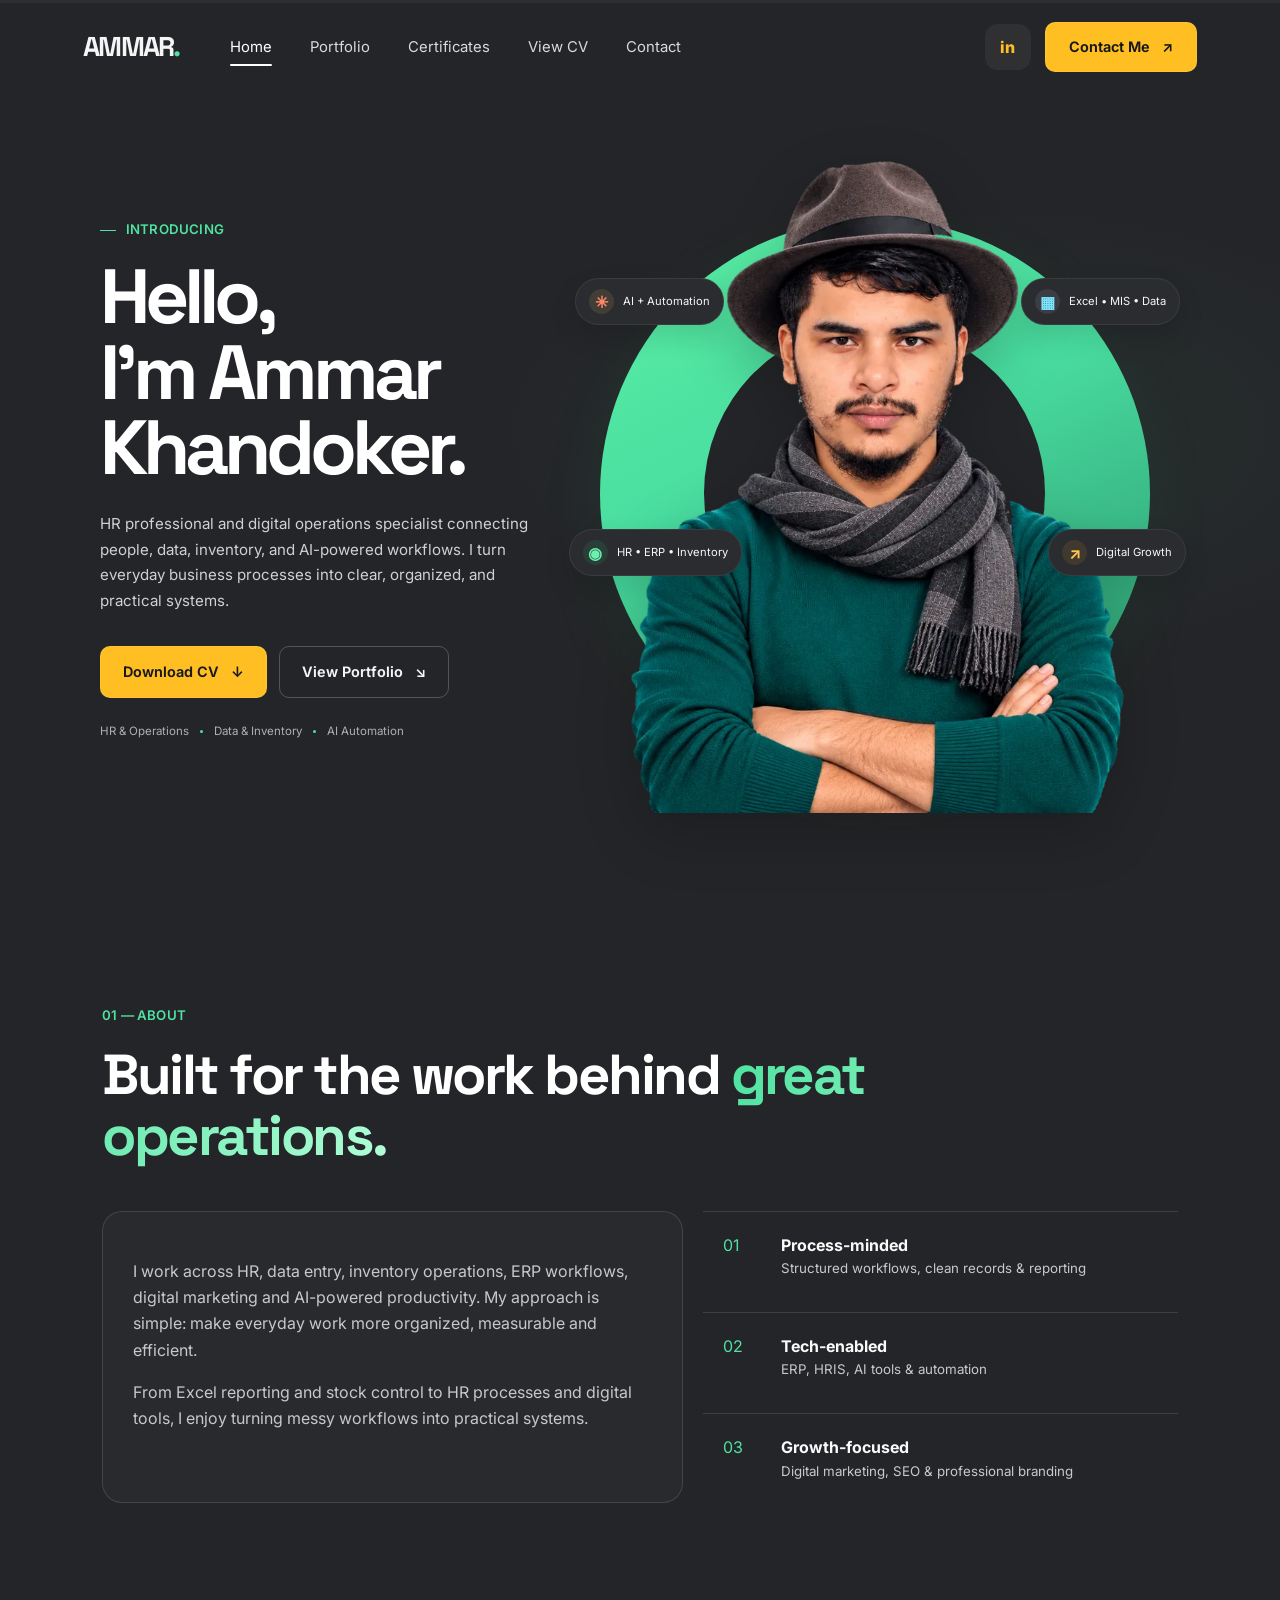
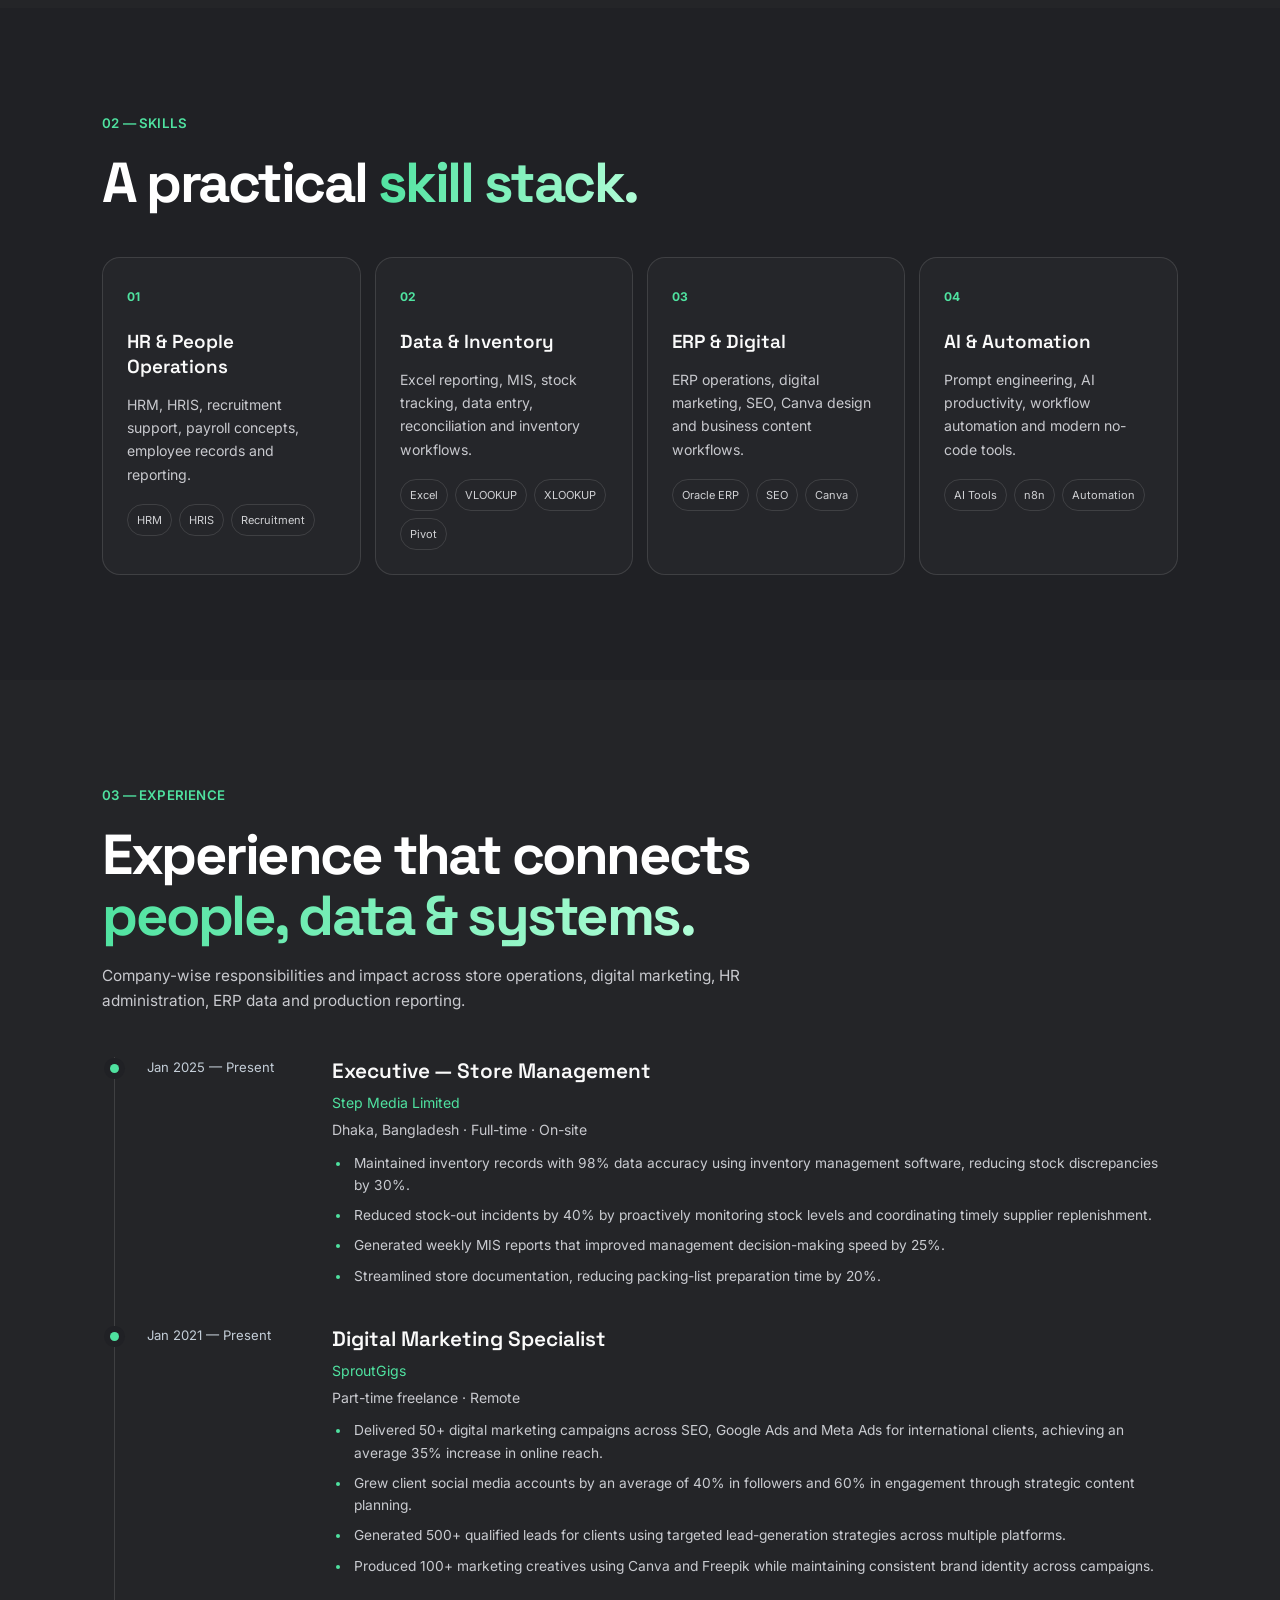
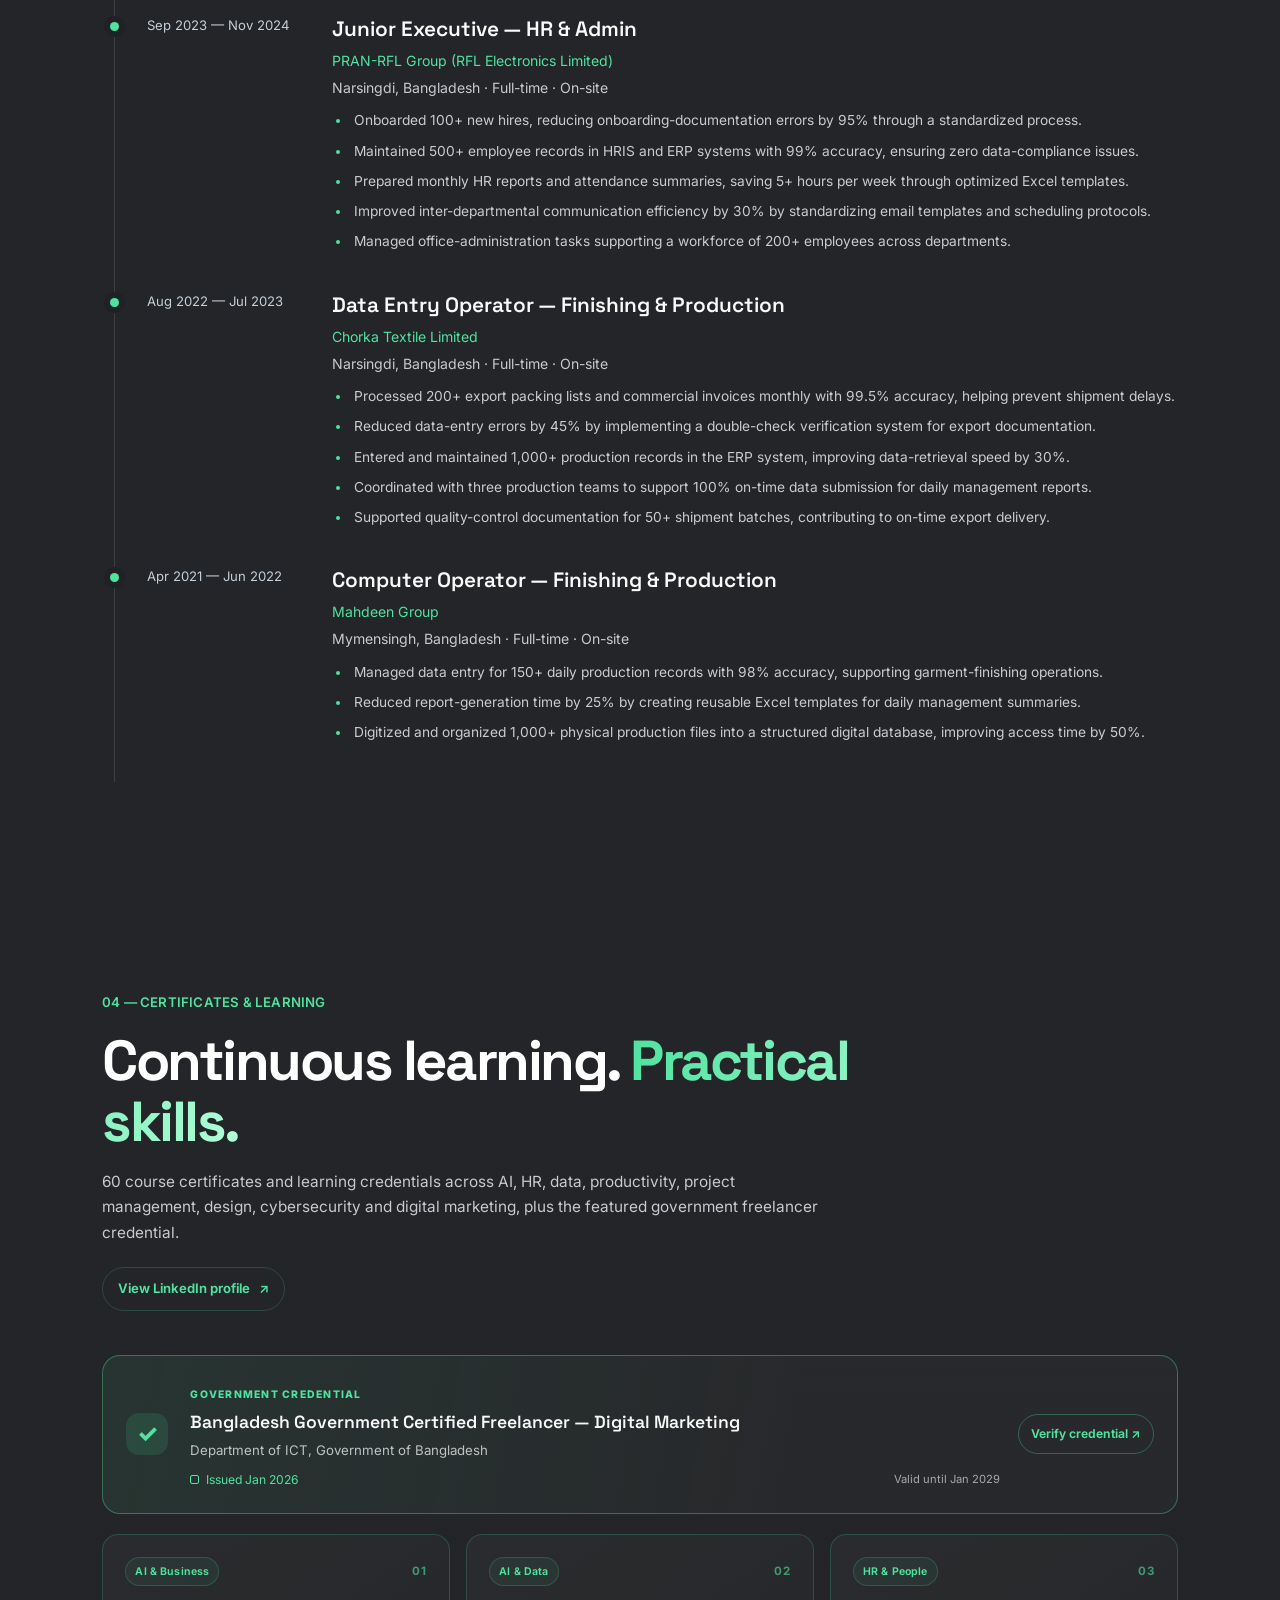
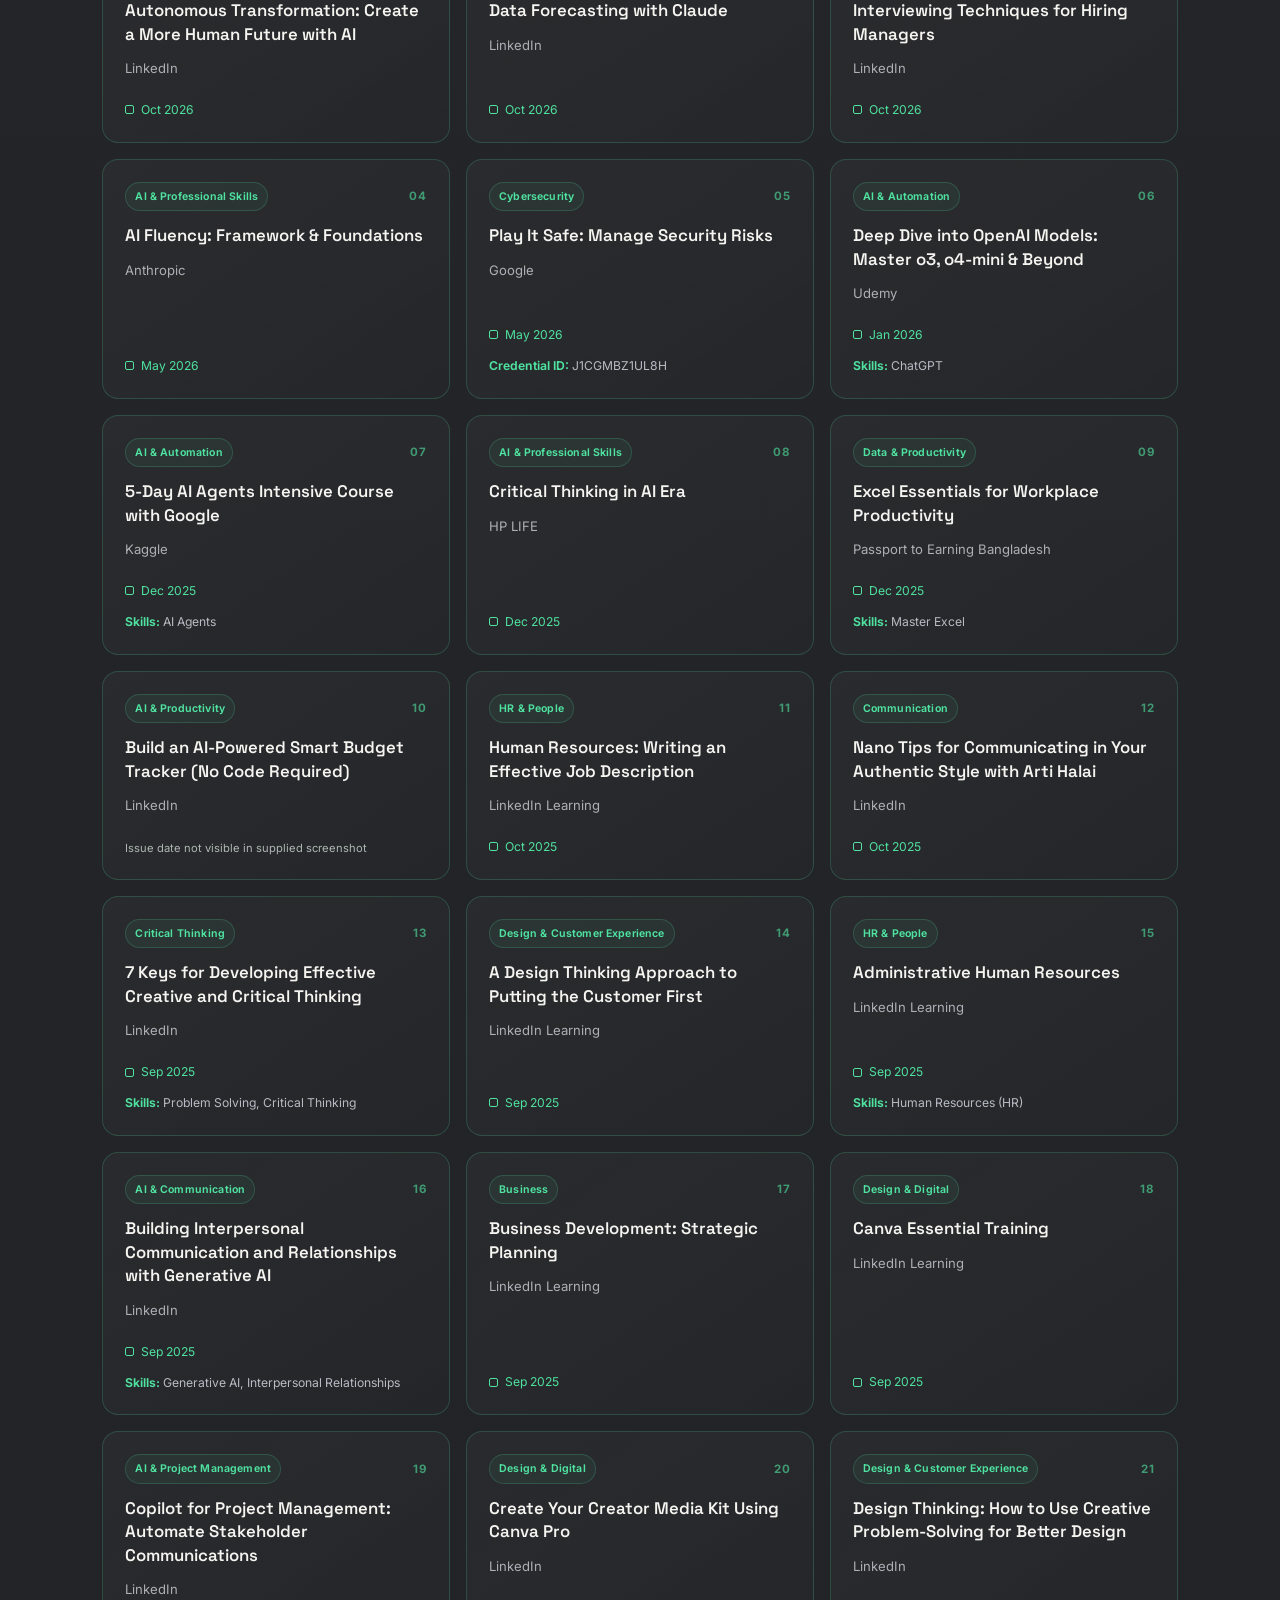
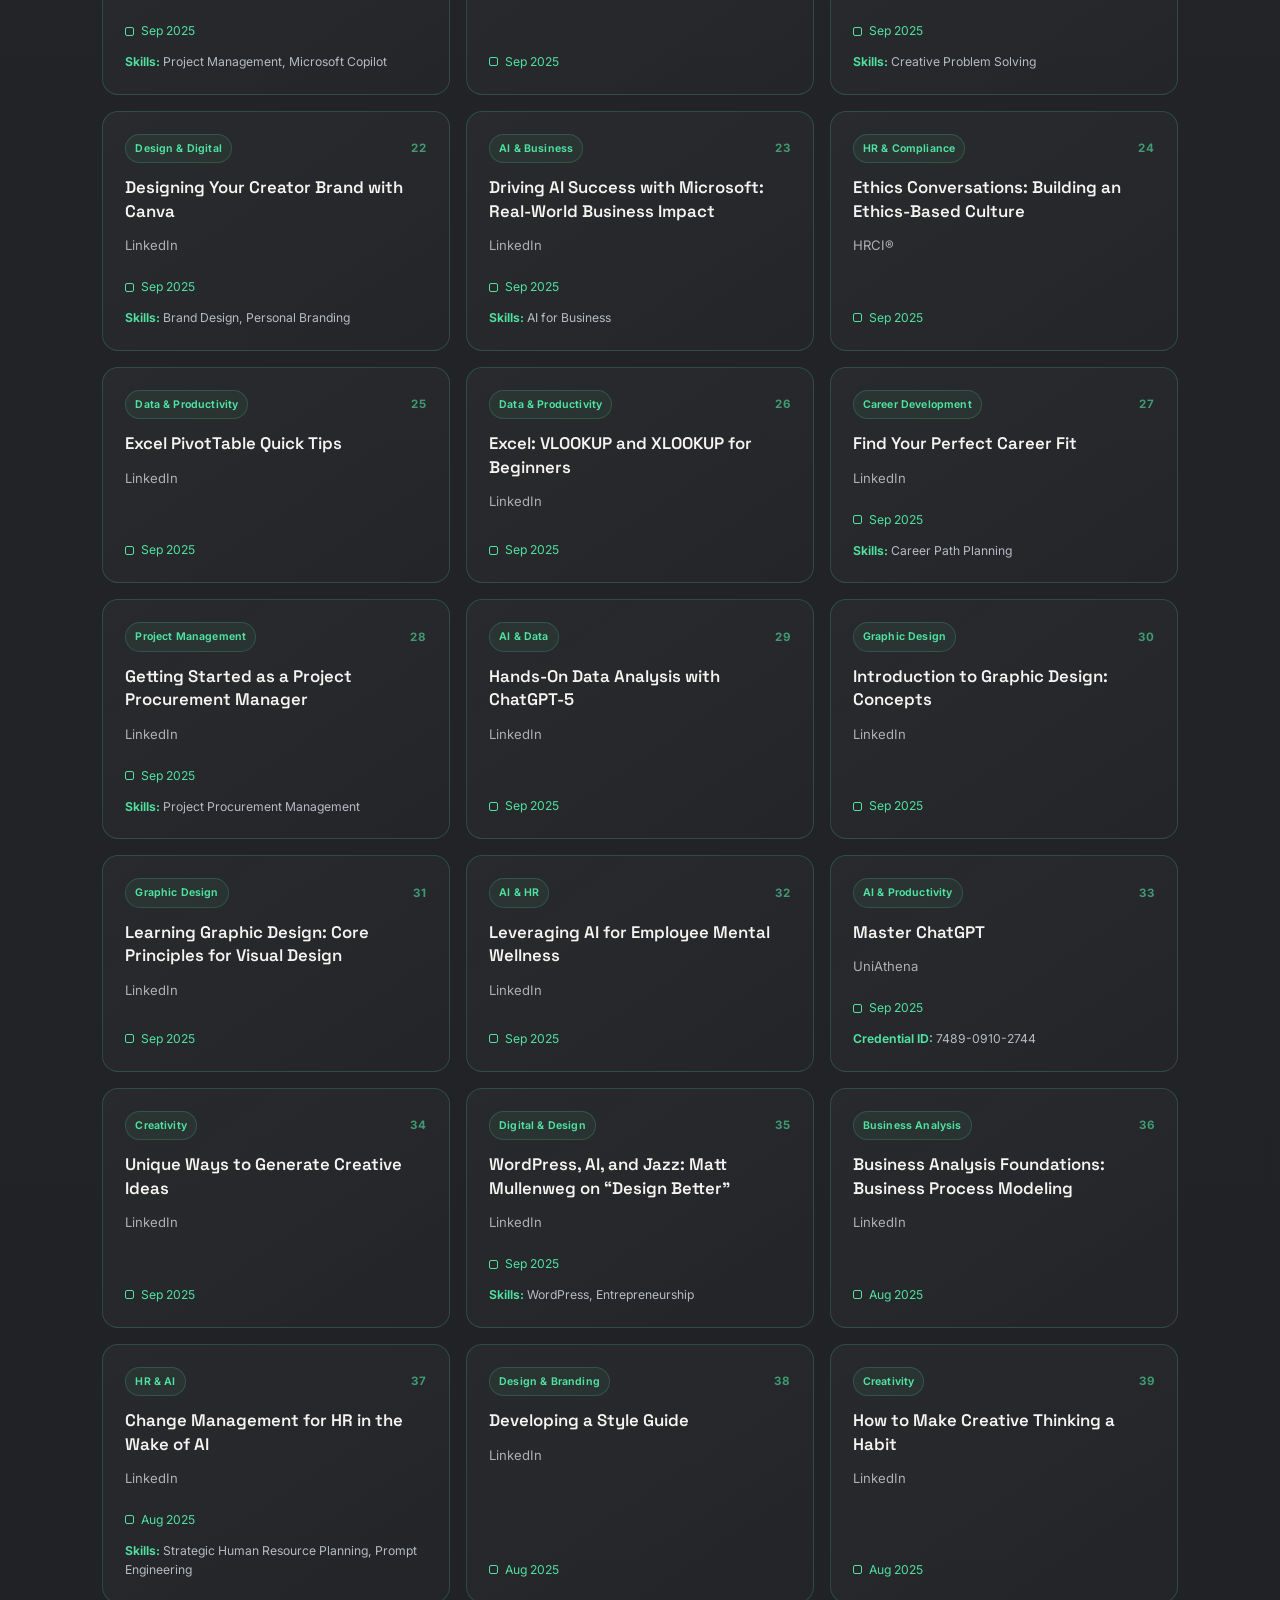
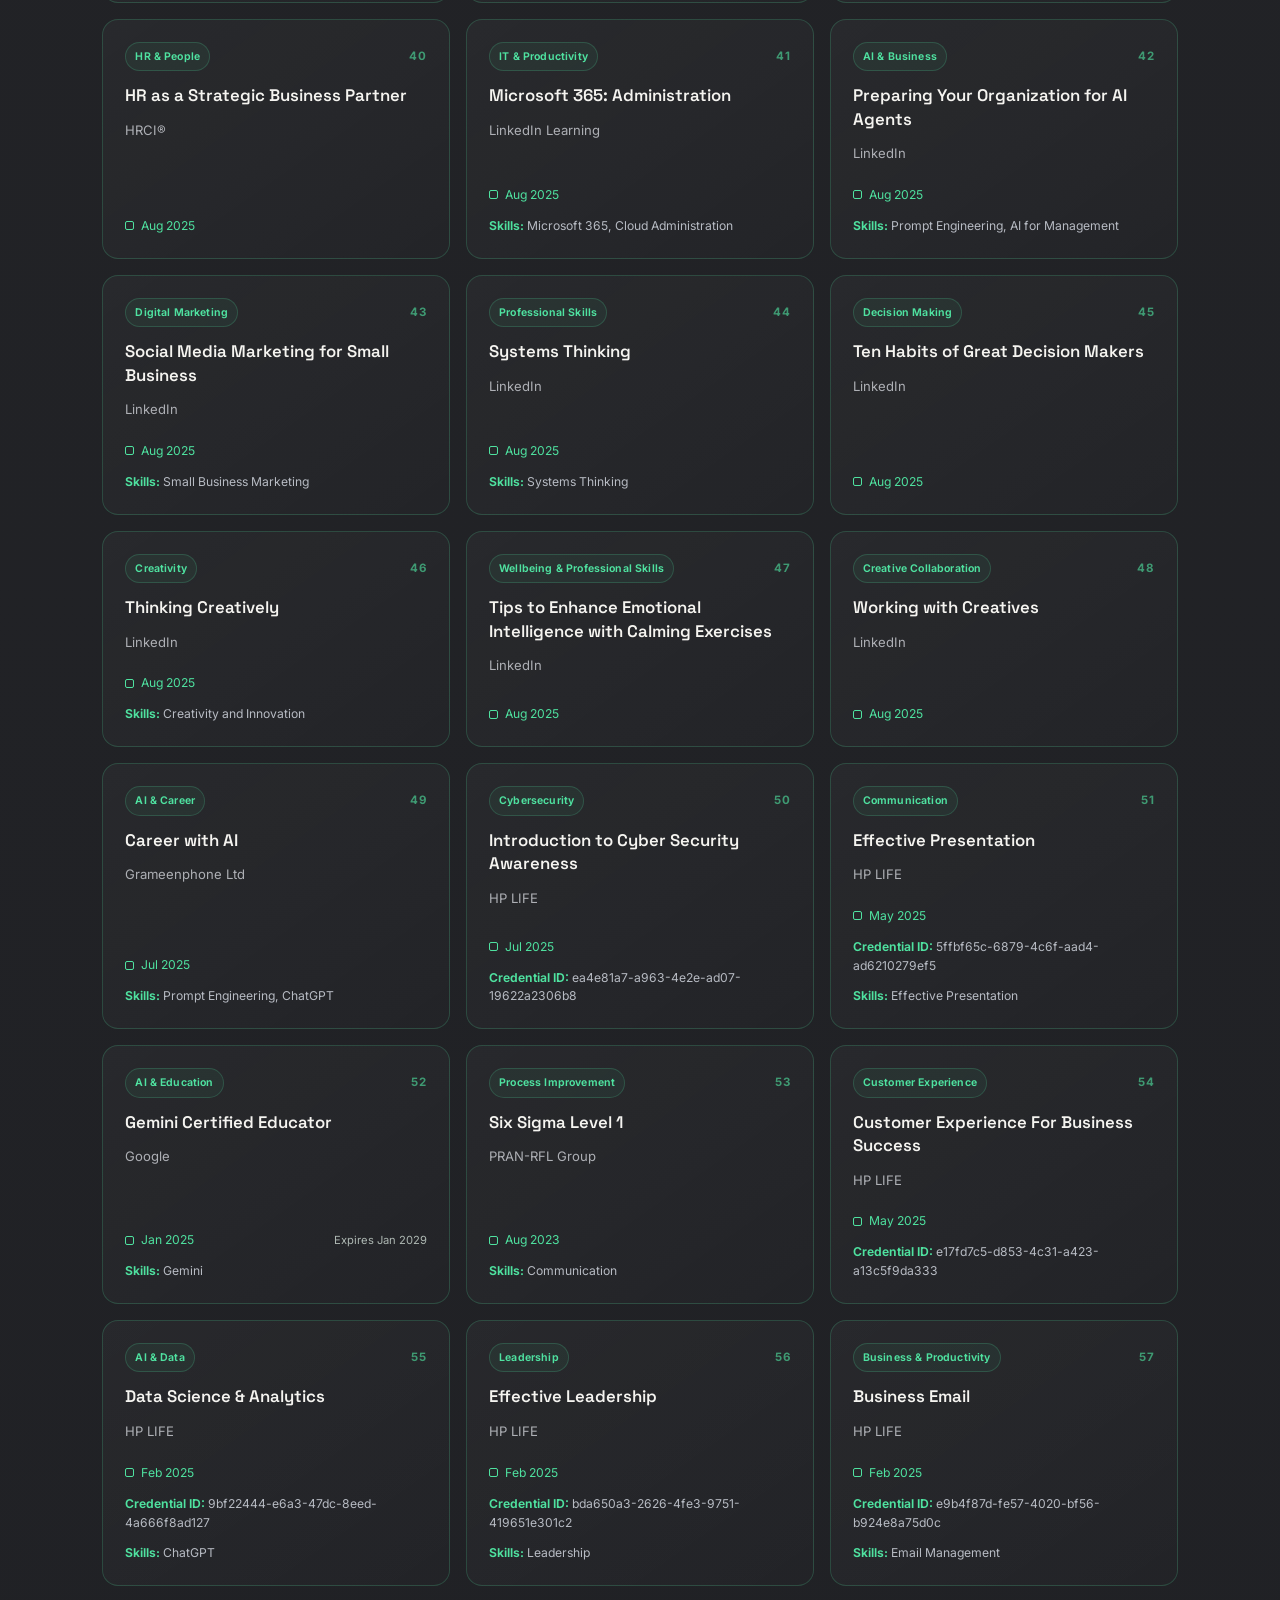
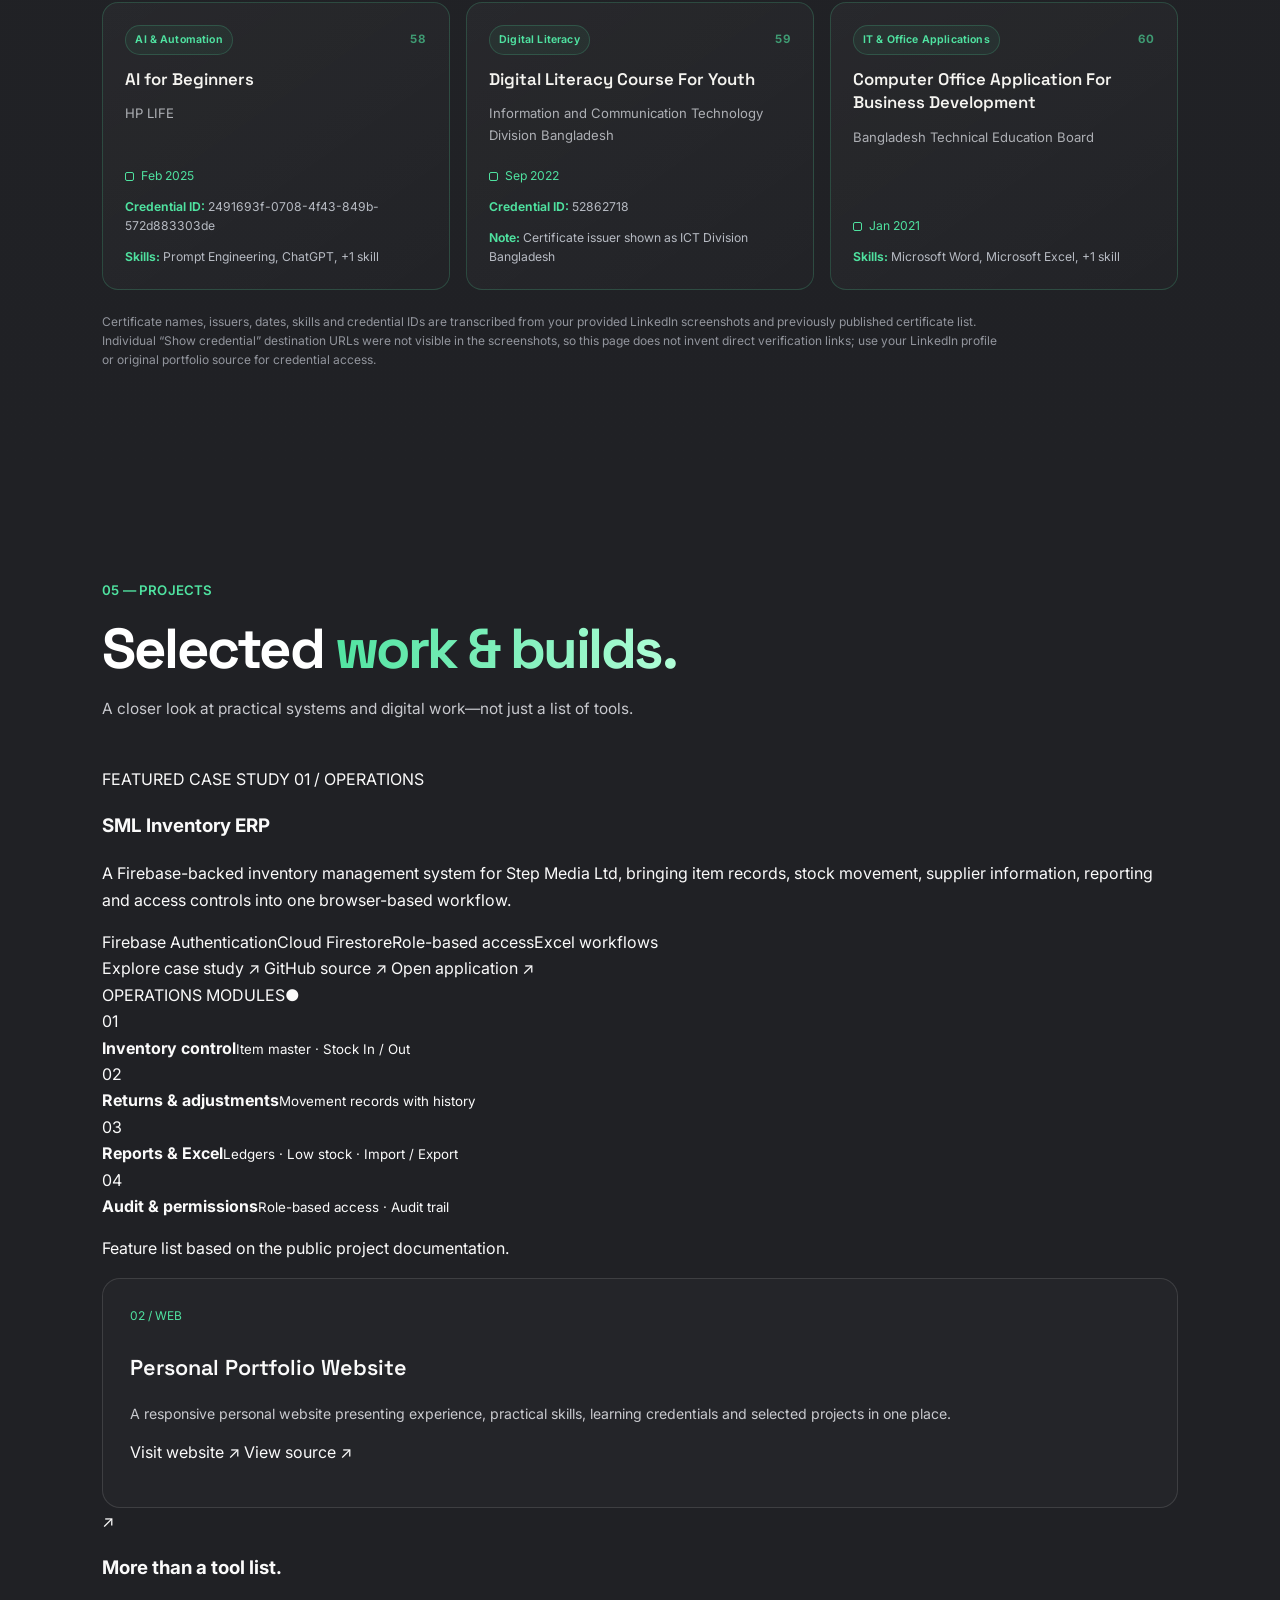
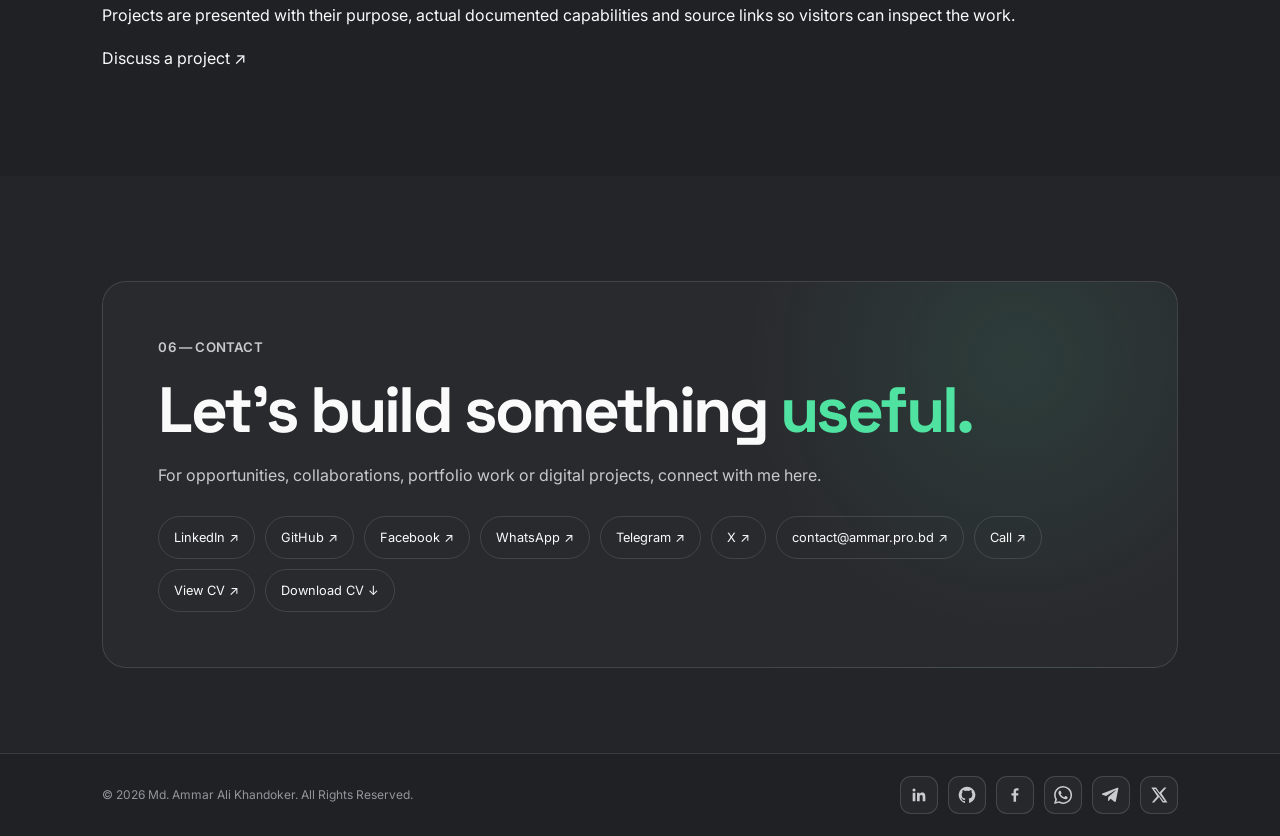
==== commit 27ec6829: "Feature SML Inventory ERP case study on portfolio" ====
--- a/index.html
+++ b/index.html
@@ -12,7 +12,7 @@
 <link rel="preconnect" href="https://fonts.gstatic.com" crossorigin>
 <link href="https://fonts.googleapis.com/css2?family=Inter:wght@400;500;600;700;800&family=Space+Grotesk:wght@500;600;700&display=swap" rel="stylesheet">
 <link rel="preload" as="image" href="profile-hero.webp" fetchpriority="high">
-<link rel="stylesheet" href="style.css?v=11">
+<link rel="stylesheet" href="style.css?v=13">
 <meta property="og:type" content="website">
 <meta property="og:site_name" content="Ammar Khandoker Portfolio">
 <meta property="og:title" content="Ammar Khandoker | HR, Operations & Digital Portfolio">
@@ -835,11 +835,50 @@
 </section>
 
 <section id="projects" class="section projects dark">
-  <div class="section-head reveal"><p class="eyebrow">05 — PROJECTS</p><h2>Selected <span>work & builds.</span></h2></div>
-  <div class="project-grid">
-    <a class="project reveal" href="https://github.com/Ammar-Khandoker-BD/Sml-stock" target="_blank" rel="noreferrer"><span>01</span><h3>Inventory Management System</h3><p>Stock in/out workflow, reporting and operations-focused system.</p><em>GitHub ↗</em></a>
-    <a class="project reveal" href="https://github.com/Ammar-Khandoker-BD" target="_blank" rel="noreferrer"><span>02</span><h3>Portfolio & Web Experiments</h3><p>Personal branding, web development and digital projects.</p><em>GitHub ↗</em></a>
-    <a class="project reveal" href="#contact"><span>03</span><h3>AI + Automation Workflows</h3><p>Practical experiments combining AI tools, prompts and automation.</p><em>View Profile ↗</em></a>
+  <div class="section-head reveal">
+    <p class="eyebrow">05 — PROJECTS</p>
+    <h2>Selected <span>work & builds.</span></h2>
+    <p class="section-intro">A closer look at practical systems and digital work—not just a list of tools.</p>
+  </div>
+  <article class="project-feature reveal">
+    <div class="project-feature-copy">
+      <p class="project-kicker">FEATURED CASE STUDY <span>01 / OPERATIONS</span></p>
+      <h3>SML Inventory ERP</h3>
+      <p class="project-summary">A Firebase-backed inventory management system for Step Media Ltd, bringing item records, stock movement, supplier information, reporting and access controls into one browser-based workflow.</p>
+      <div class="project-tags" aria-label="Project capabilities">
+        <span>Firebase Authentication</span><span>Cloud Firestore</span><span>Role-based access</span><span>Excel workflows</span>
+      </div>
+      <div class="project-actions">
+        <a class="project-action primary" href="sml-inventory-erp.html">Explore case study <span aria-hidden="true">↗</span></a>
+        <a class="project-action" href="https://github.com/Ammar-Khandoker-BD/Sml-stock" target="_blank" rel="noopener noreferrer">GitHub source <span aria-hidden="true">↗</span></a>
+        <a class="project-action" href="https://sml.pro.bd/" target="_blank" rel="noopener noreferrer">Open application <span aria-hidden="true">↗</span></a>
+      </div>
+    </div>
+    <div class="project-feature-panel" aria-label="Documented ERP modules">
+      <div class="project-panel-heading"><span>OPERATIONS MODULES</span><span class="project-panel-dot">●</span></div>
+      <div class="project-module"><span class="module-icon">01</span><div><b>Inventory control</b><small>Item master · Stock In / Out</small></div></div>
+      <div class="project-module"><span class="module-icon">02</span><div><b>Returns & adjustments</b><small>Movement records with history</small></div></div>
+      <div class="project-module"><span class="module-icon">03</span><div><b>Reports & Excel</b><small>Ledgers · Low stock · Import / Export</small></div></div>
+      <div class="project-module"><span class="module-icon">04</span><div><b>Audit & permissions</b><small>Role-based access · Audit trail</small></div></div>
+      <p class="project-panel-note">Feature list based on the public project documentation.</p>
+    </div>
+  </article>
+  <div class="project-secondary-grid">
+    <article class="project project-secondary reveal">
+      <span>02 / WEB</span>
+      <h3>Personal Portfolio Website</h3>
+      <p>A responsive personal website presenting experience, practical skills, learning credentials and selected projects in one place.</p>
+      <div class="project-secondary-links">
+        <a href="https://ammar.bond/" target="_blank" rel="noopener noreferrer">Visit website ↗</a>
+        <a href="https://github.com/Ammar-Khandoker-BD/Amar-Personal-Website" target="_blank" rel="noopener noreferrer">View source ↗</a>
+      </div>
+    </article>
+    <div class="project-note reveal">
+      <span class="project-note-mark" aria-hidden="true">↗</span>
+      <h3>More than a tool list.</h3>
+      <p>Projects are presented with their purpose, actual documented capabilities and source links so visitors can inspect the work.</p>
+      <a href="#contact">Discuss a project <span aria-hidden="true">↗</span></a>
+    </div>
   </div>
 </section>
 
@@ -887,6 +926,6 @@
     </a>
   </nav>
 </footer>
-<script src="script.js?v=6" defer></script>
+<script src="script.js?v=7" defer></script>
 </body>
 </html>
--- a/style.css
+++ b/style.css
@@ -561,17 +561,25 @@
   box-shadow: 0 0 0 1px rgba(79,226,160,.32), 0 0 24px rgba(79,226,160,.09);
   transition: filter .14s ease, box-shadow .14s ease;
 }
-@media (hover: hover) and (pointer: fine) and (prefers-reduced-motion: no-preference) {
-  .cursor-aura { display: flex; }
-}
+/* JavaScript enables this only when the device has a fine hover-capable pointer. */
+html.has-pointer-aura .cursor-aura { display: flex; }
 @media (hover: none), (pointer: coarse) {
-  .cursor-aura { display: none !important; }
   a, button, .project, .certificate-card, .skill-card, .job, .featured-credential {
-    -webkit-tap-highlight-color: rgba(79,226,160,.12);
+    -webkit-tap-highlight-color: rgba(79,226,160,.18);
   }
 }
 @media (prefers-reduced-motion: reduce) {
-  .cursor-aura { display: none !important; transition: none !important; }
+  .cursor-aura { transition: none !important; }
   .touch-ripple { animation: none !important; display: none !important; }
   .touch-feedback { transition: none !important; }
 }
+
+/* Active states work even if touch animation JavaScript is unavailable. */
+a:active, button:active, .project:active, .certificate-card:active,
+.skill-card:active, .contact-links a:active {
+  filter: brightness(1.12);
+}
+.project:active, .certificate-card:active, .skill-card:active {
+  border-color: rgba(79,226,160,.7);
+  box-shadow: 0 0 0 1px rgba(79,226,160,.2), 0 0 22px rgba(79,226,160,.09);
+}
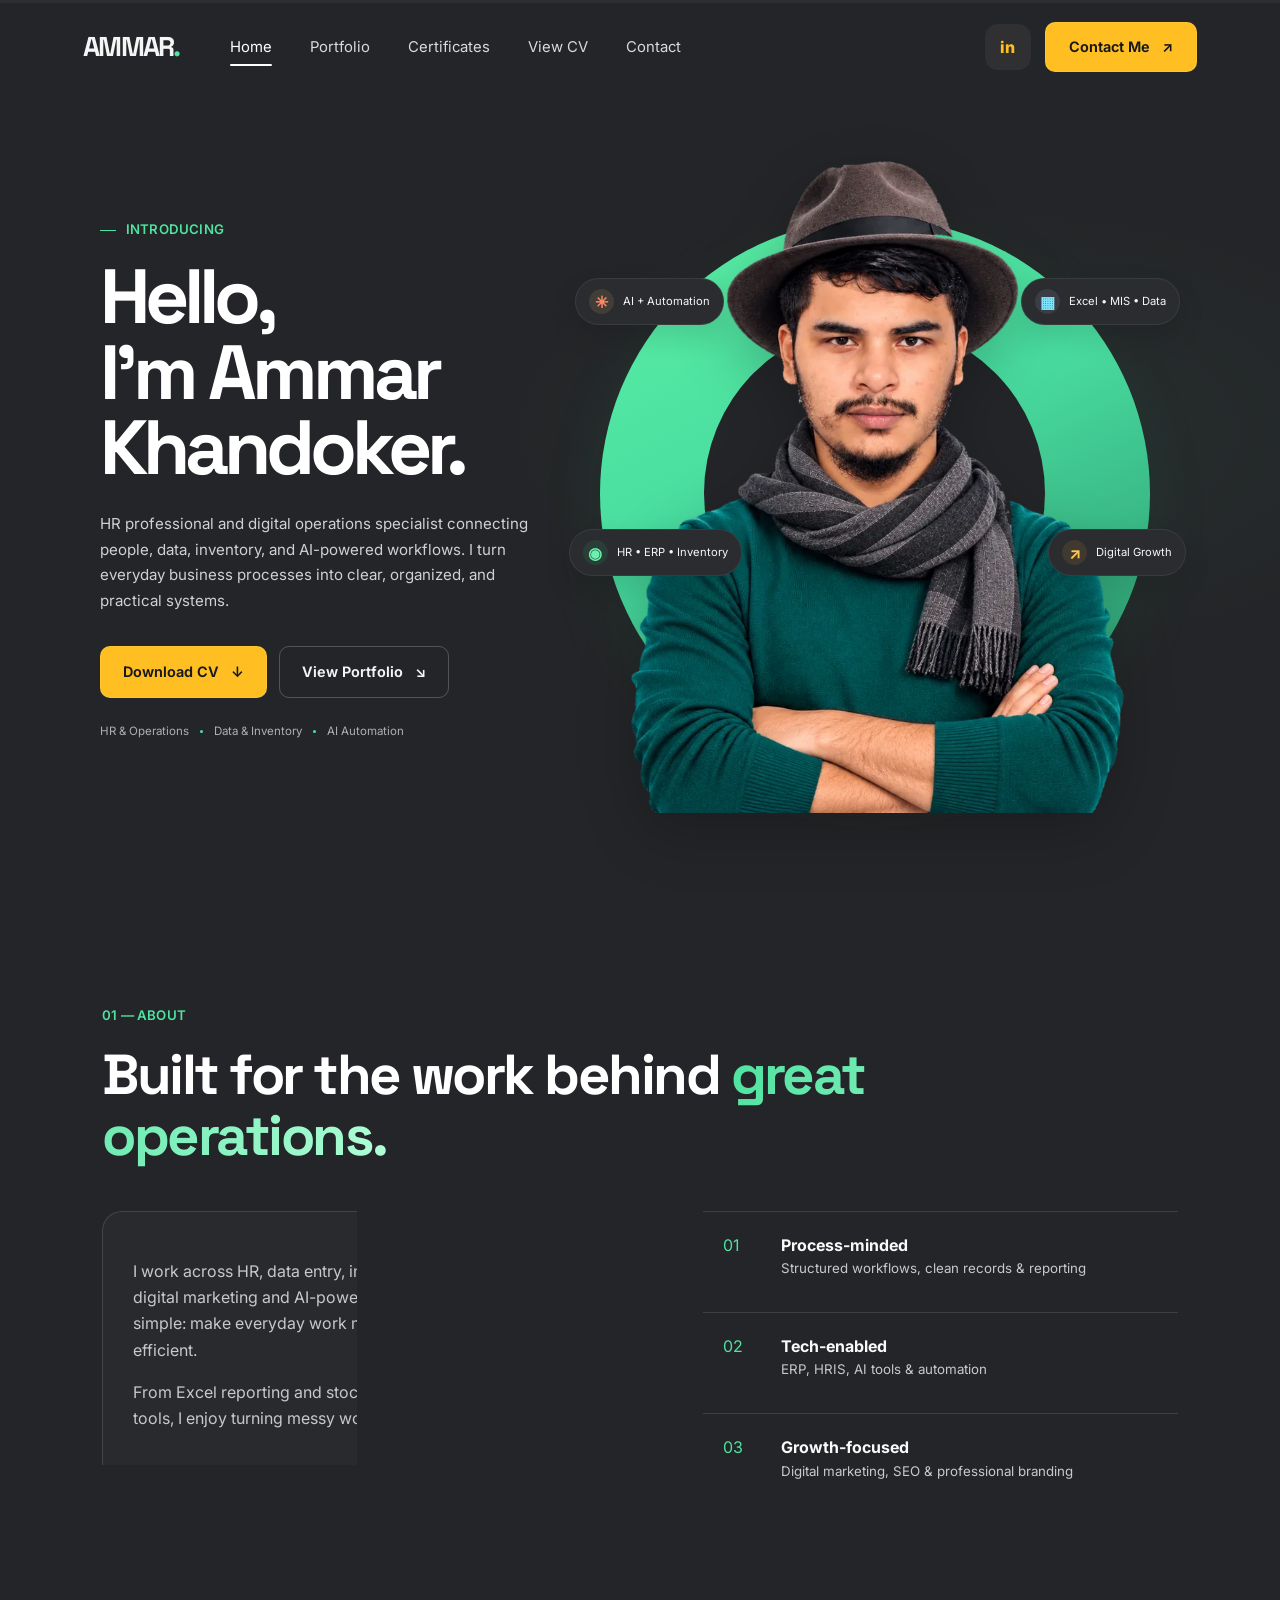
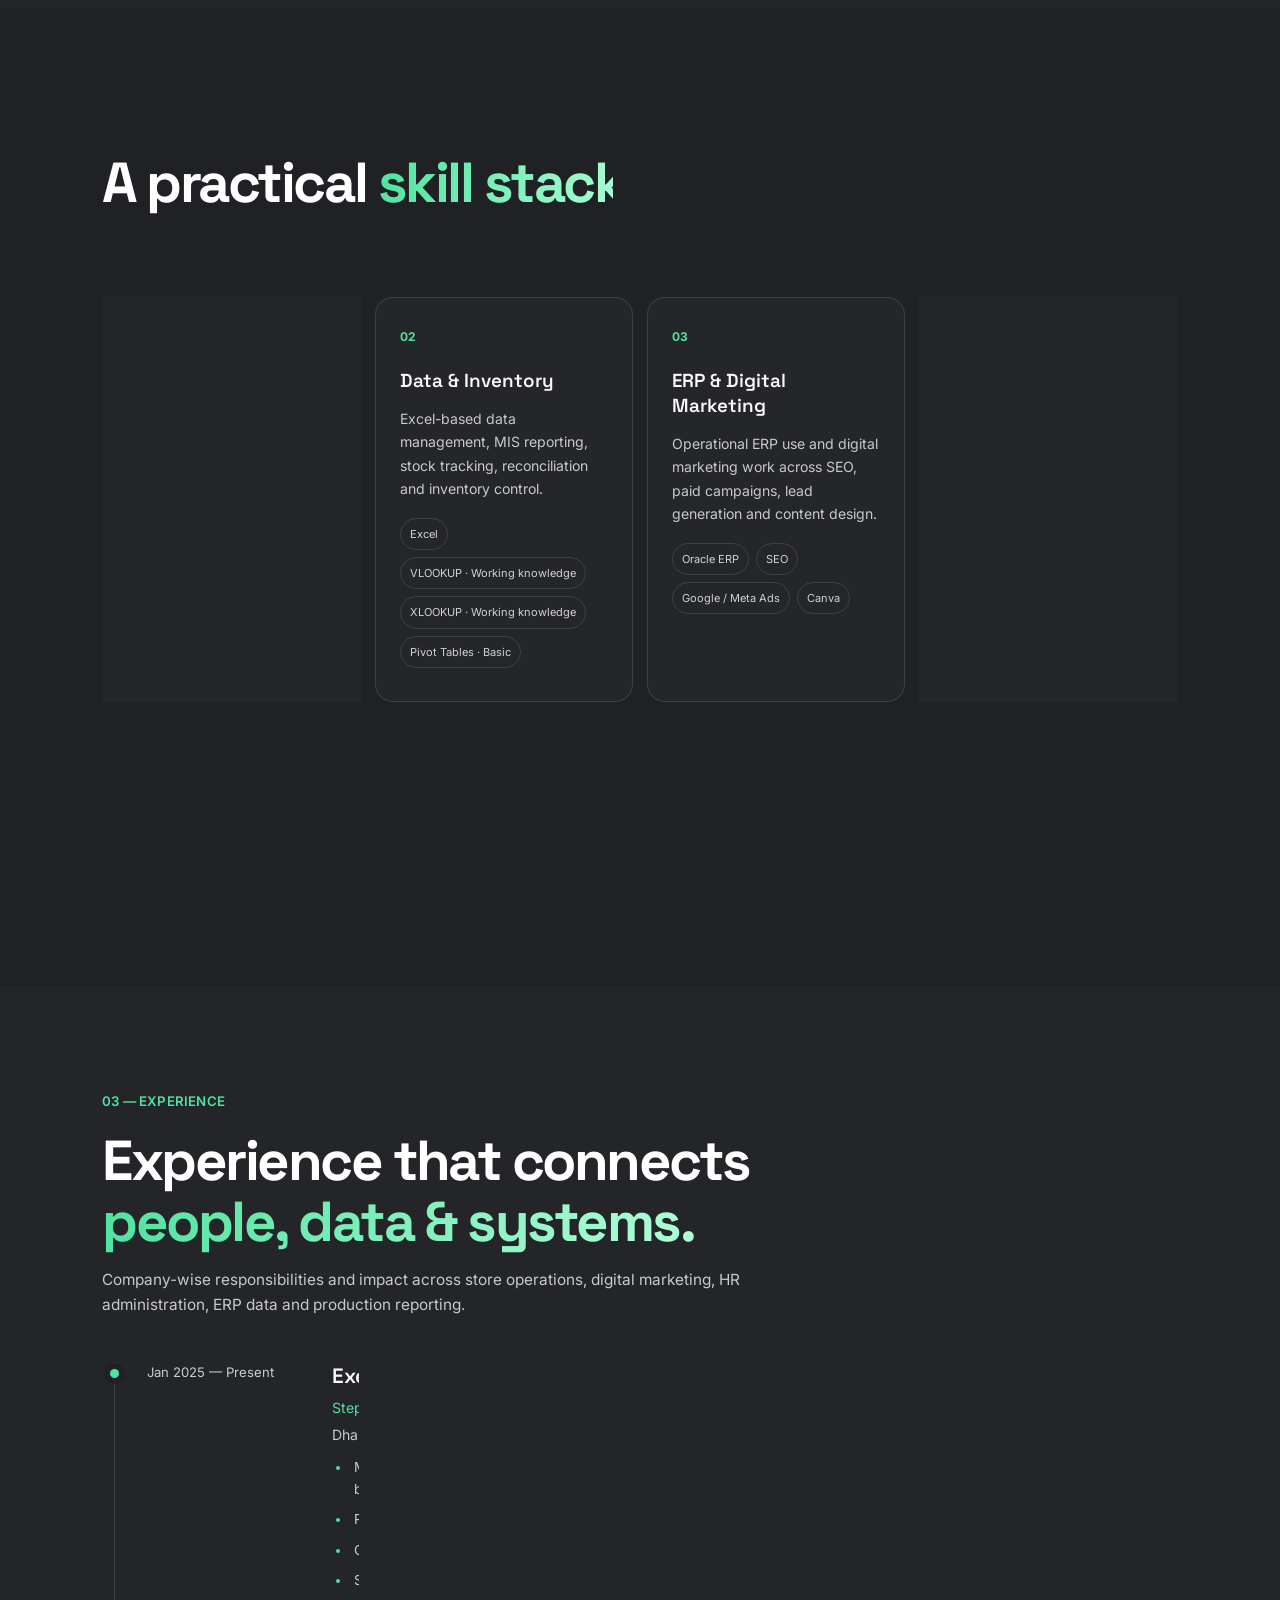
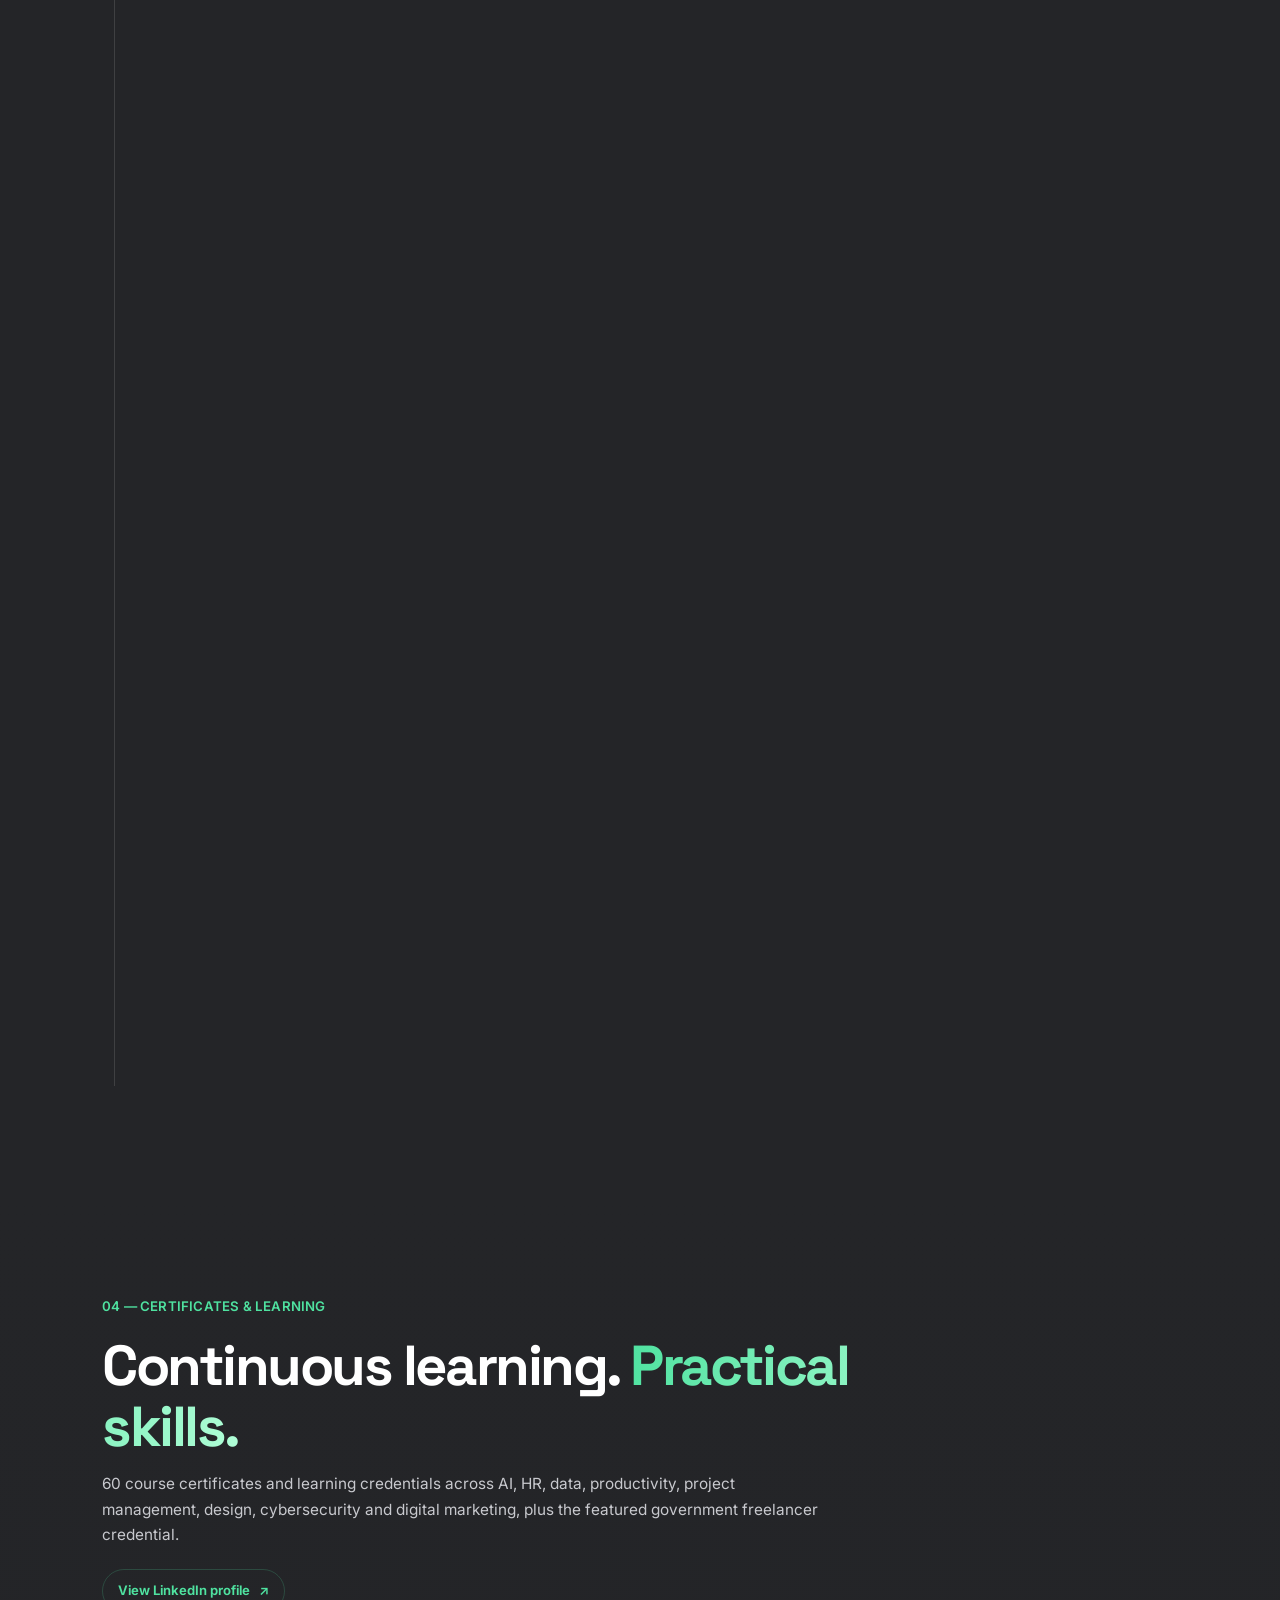
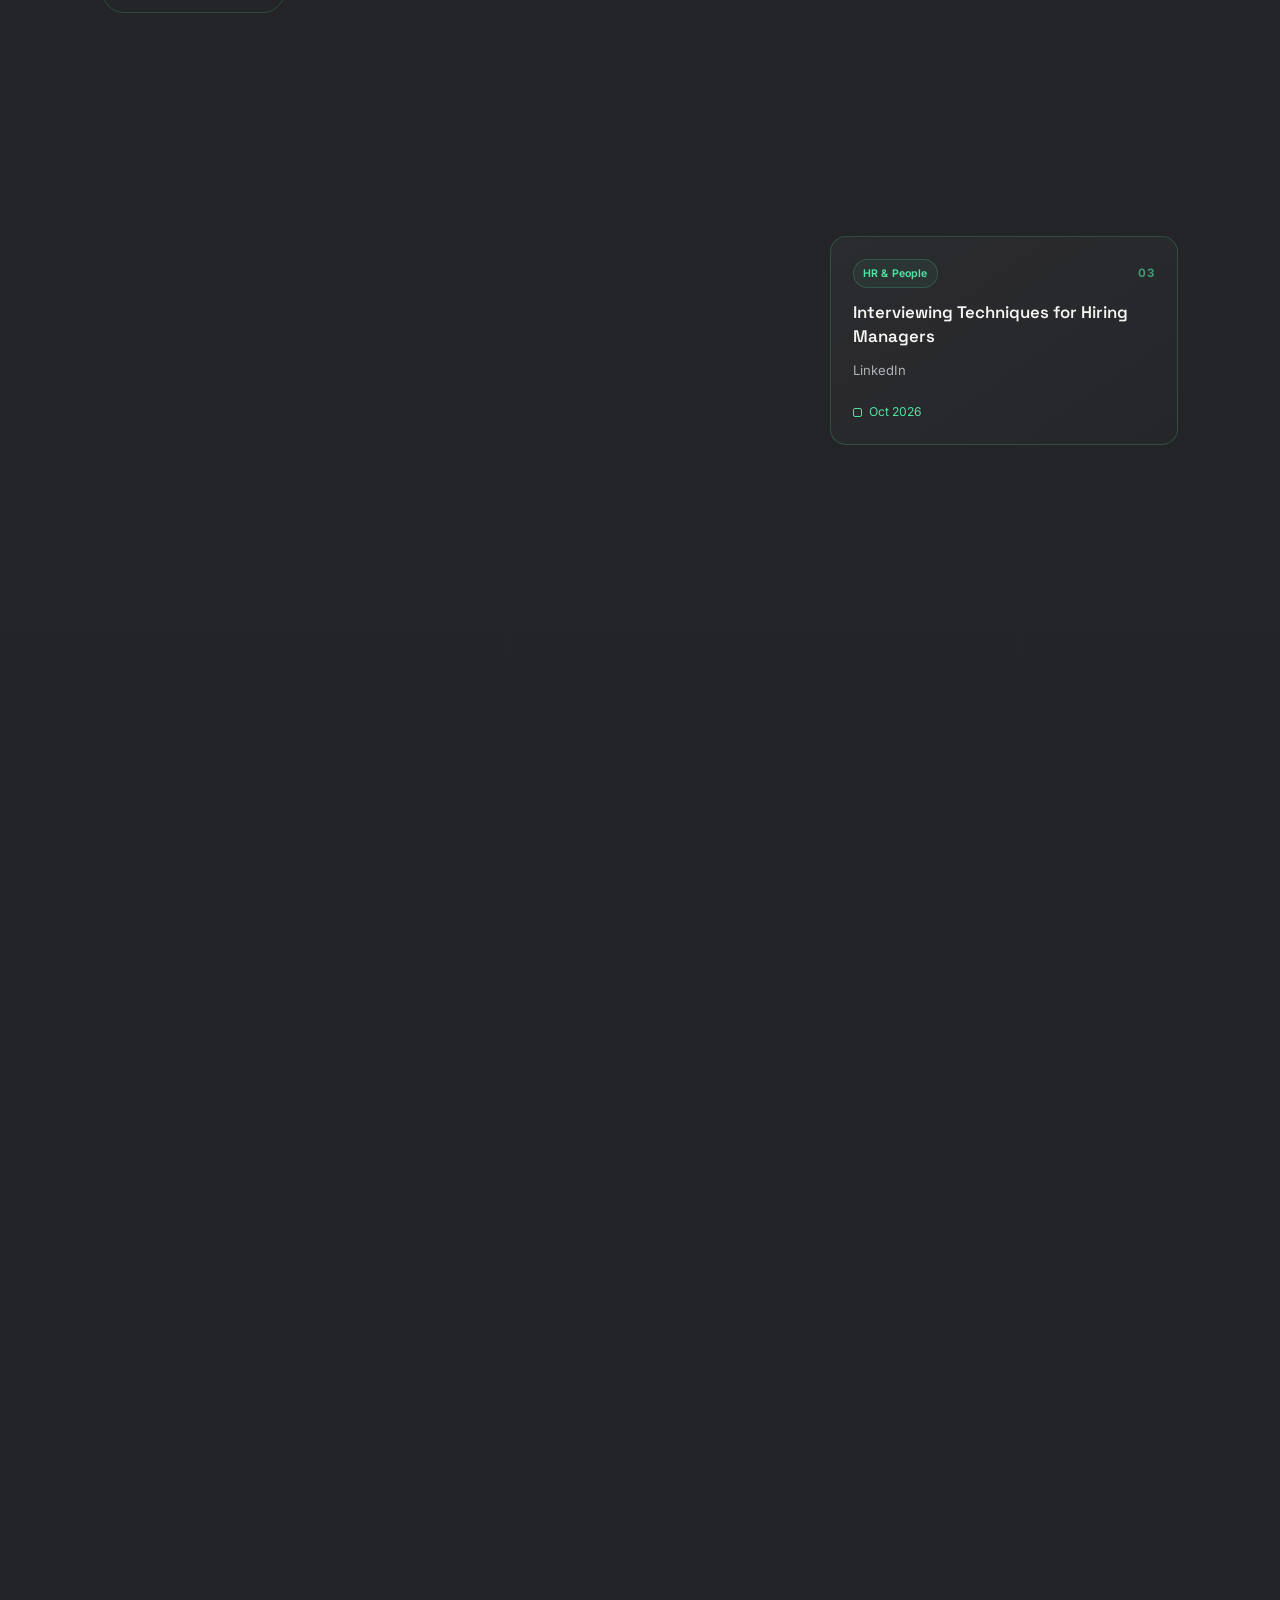
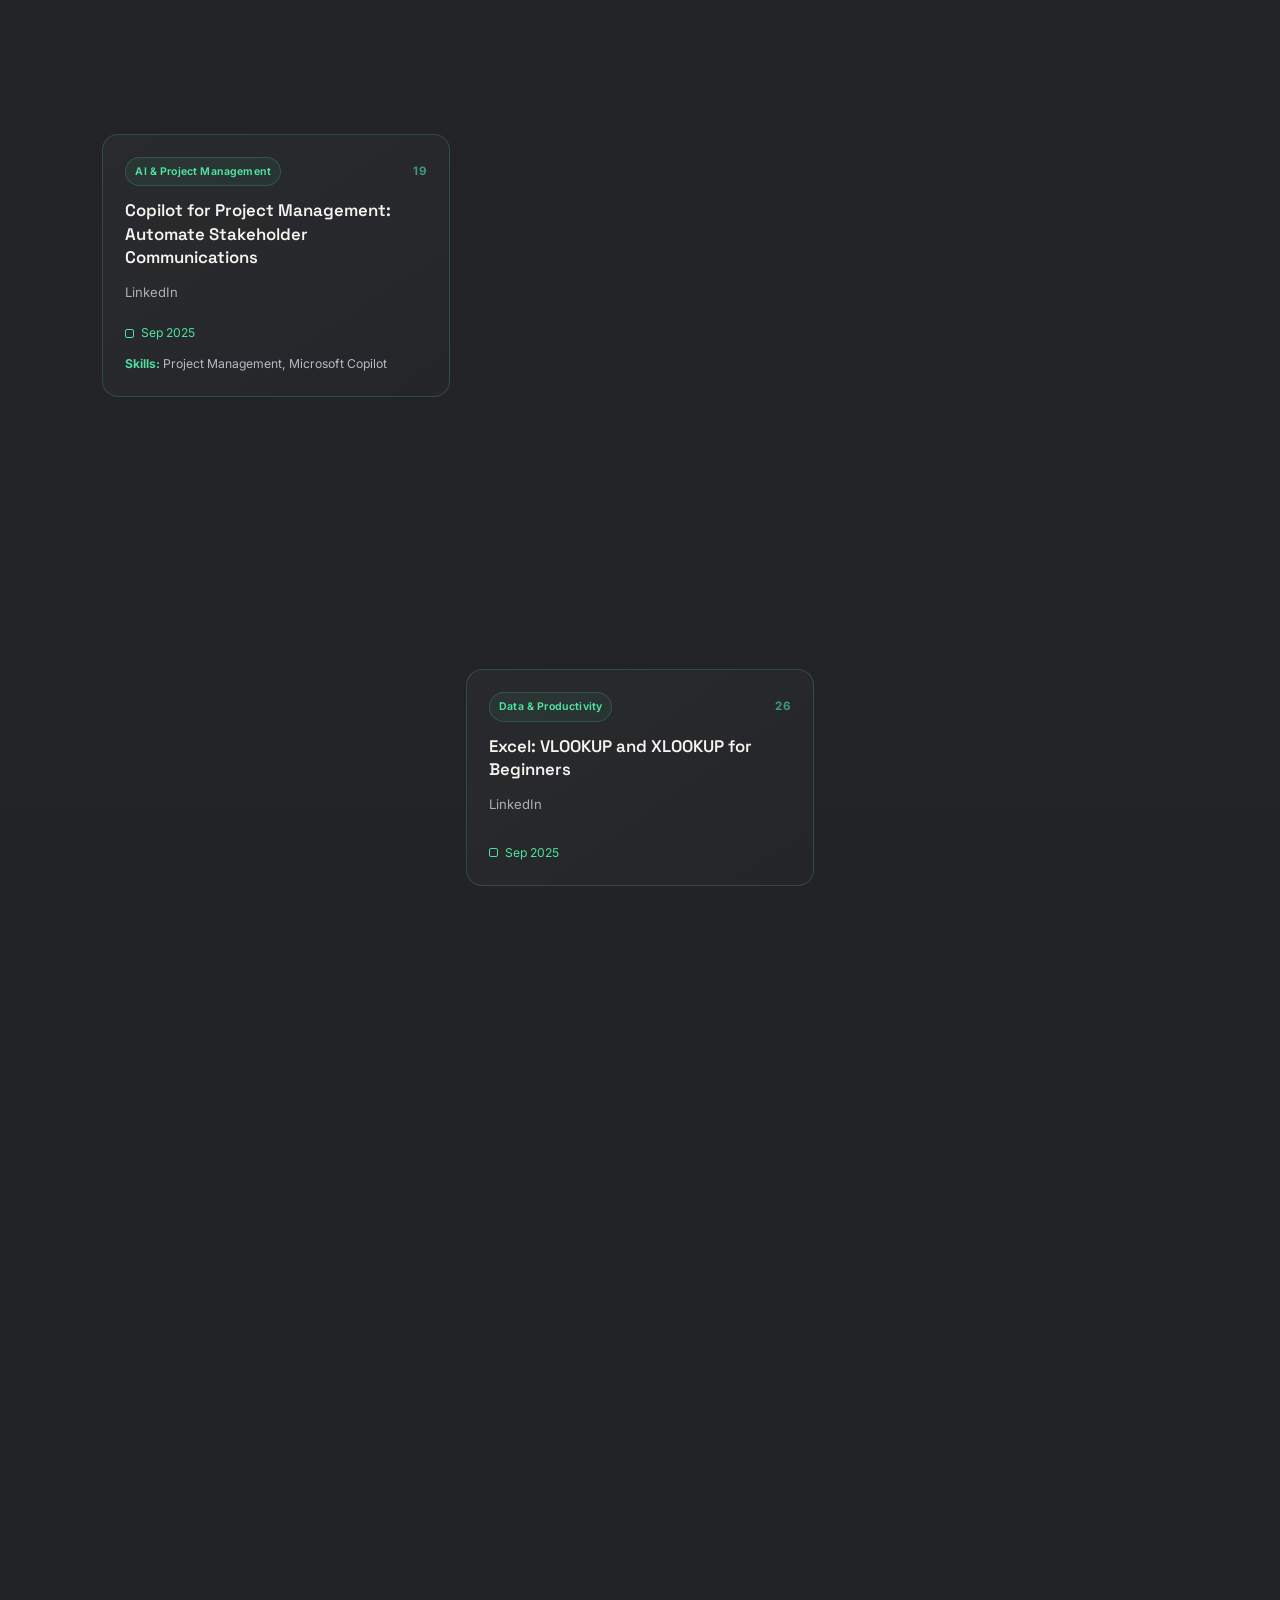
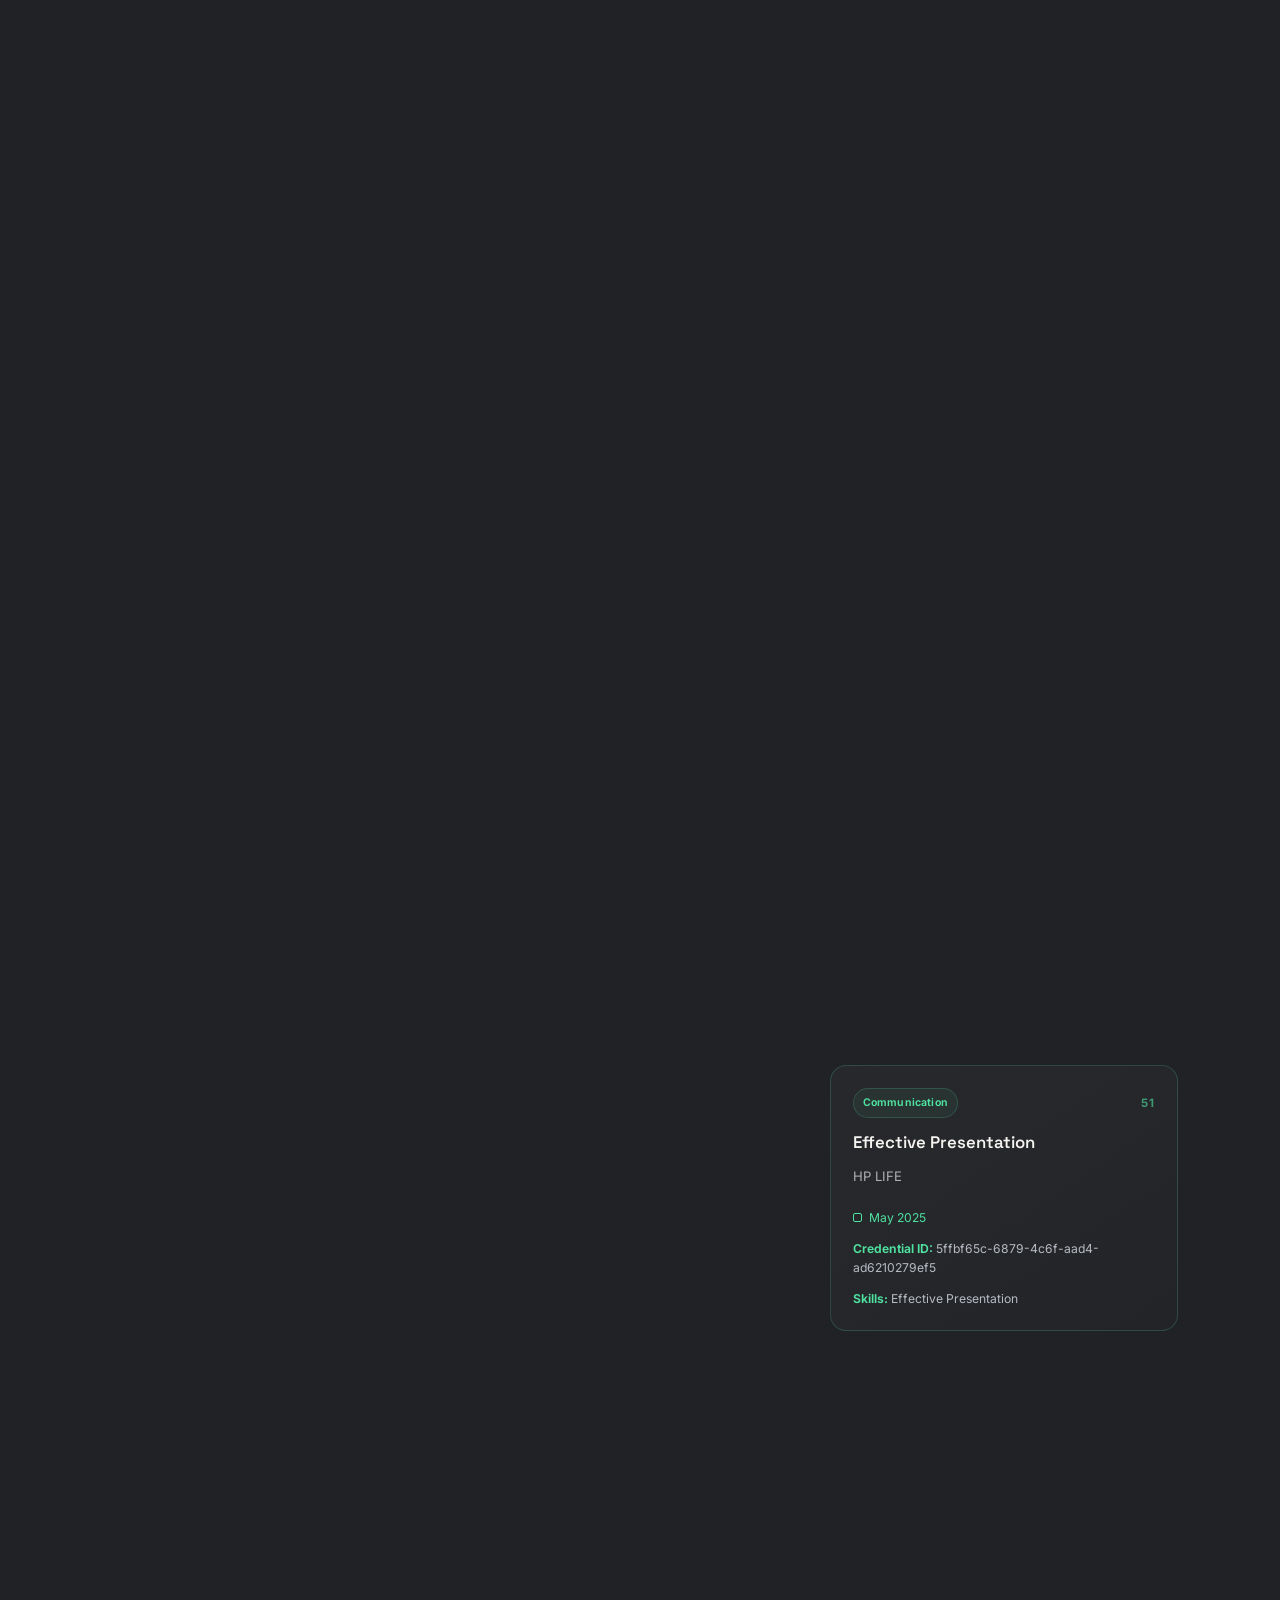
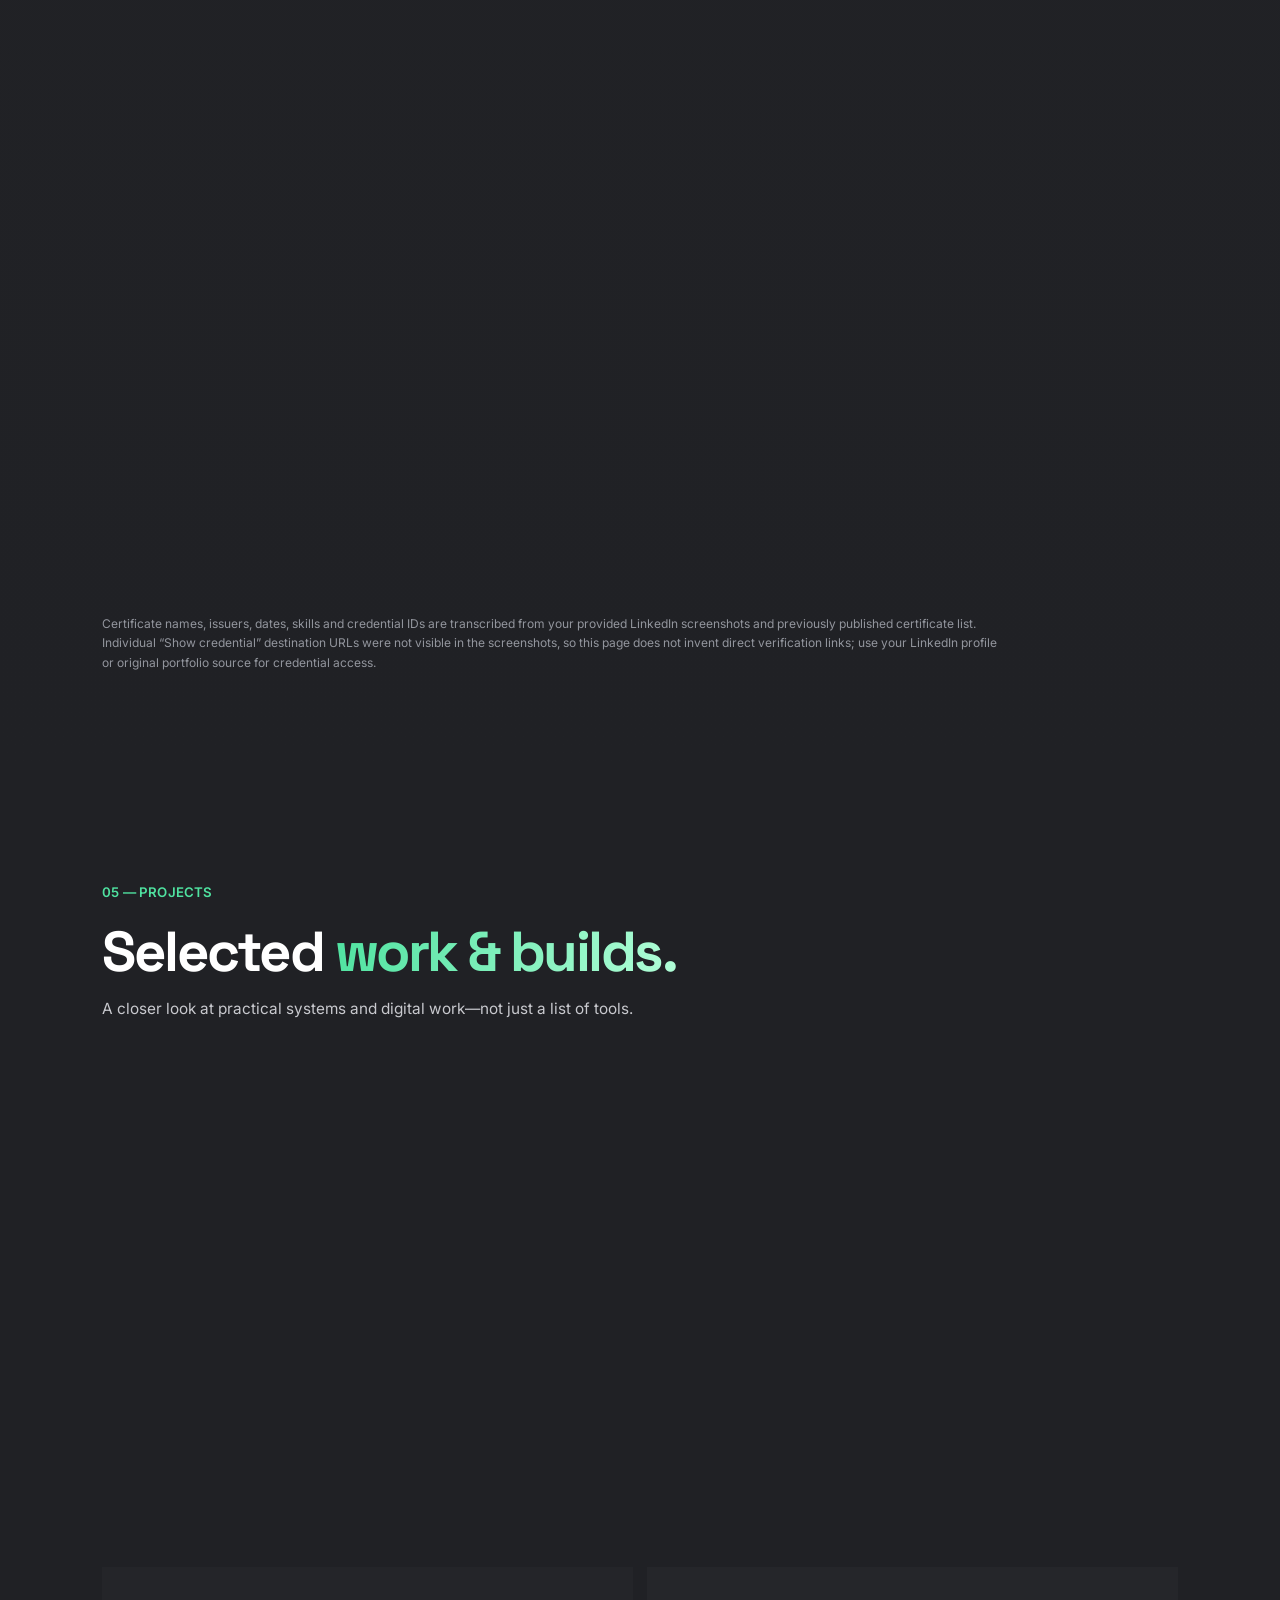
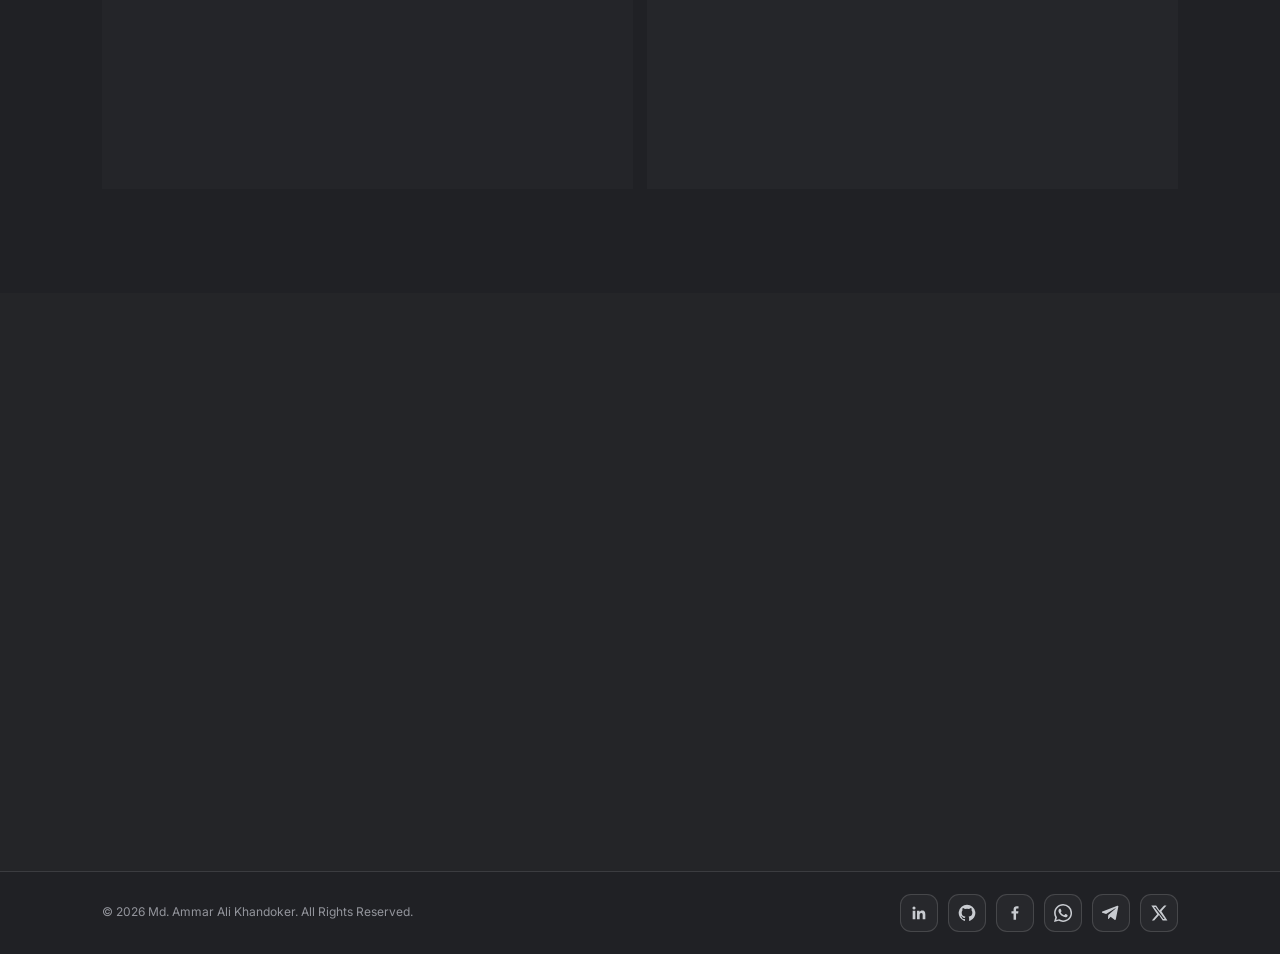
==== commit 34c3b2eb: "Clarify current skills and learning roadmap" ====
--- a/index.html
+++ b/index.html
@@ -12,7 +12,7 @@
 <link rel="preconnect" href="https://fonts.gstatic.com" crossorigin>
 <link href="https://fonts.googleapis.com/css2?family=Inter:wght@400;500;600;700;800&family=Space+Grotesk:wght@500;600;700&display=swap" rel="stylesheet">
 <link rel="preload" as="image" href="profile-hero.webp" fetchpriority="high">
-<link rel="stylesheet" href="style.css?v=13">
+<link rel="stylesheet" href="style.css?v=14">
 <meta property="og:type" content="website">
 <meta property="og:site_name" content="Ammar Khandoker Portfolio">
 <meta property="og:title" content="Ammar Khandoker | HR, Operations & Digital Portfolio">
@@ -100,12 +100,40 @@
 </section>
 
 <section id="skills" class="section dark">
-  <div class="section-head reveal"><p class="eyebrow">02 — SKILLS</p><h2>A practical <span>skill stack.</span></h2></div>
+  <div class="section-head reveal">
+    <p class="eyebrow">02 — SKILLS</p>
+    <h2>A practical <span>skill stack.</span></h2>
+    <p class="section-intro">Core work areas, tools I have used and the next capabilities I am building—clearly separated.</p>
+  </div>
   <div class="skill-grid">
-    <div class="skill-card reveal"><strong>01</strong><h3>HR & People Operations</h3><p>HRM, HRIS, recruitment support, payroll concepts, employee records and reporting.</p><div class="tags"><i>HRM</i><i>HRIS</i><i>Recruitment</i></div></div>
-    <div class="skill-card reveal"><strong>02</strong><h3>Data & Inventory</h3><p>Excel reporting, MIS, stock tracking, data entry, reconciliation and inventory workflows.</p><div class="tags"><i>Excel</i><i>VLOOKUP</i><i>XLOOKUP</i><i>Pivot</i></div></div>
-    <div class="skill-card reveal"><strong>03</strong><h3>ERP & Digital</h3><p>ERP operations, digital marketing, SEO, Canva design and business content workflows.</p><div class="tags"><i>Oracle ERP</i><i>SEO</i><i>Canva</i></div></div>
-    <div class="skill-card reveal"><strong>04</strong><h3>AI & Automation</h3><p>Prompt engineering, AI productivity, workflow automation and modern no-code tools.</p><div class="tags"><i>AI Tools</i><i>n8n</i><i>Automation</i></div></div>
+    <div class="skill-card reveal">
+      <strong>01</strong><h3>HR & People Operations</h3>
+      <p>HR administration, employee documentation, attendance records, recruitment support, HRIS/ERP records and reporting.</p>
+      <div class="tags"><i>HR Operations</i><i>HRIS / ERP</i><i>Recruitment Support</i><i>Employee Records</i></div>
+    </div>
+    <div class="skill-card reveal">
+      <strong>02</strong><h3>Data & Inventory</h3>
+      <p>Excel-based data management, MIS reporting, stock tracking, reconciliation and inventory control.</p>
+      <div class="tags"><i>Excel</i><i>VLOOKUP · Working knowledge</i><i>XLOOKUP · Working knowledge</i><i>Pivot Tables · Basic</i></div>
+    </div>
+    <div class="skill-card reveal">
+      <strong>03</strong><h3>ERP & Digital Marketing</h3>
+      <p>Operational ERP use and digital marketing work across SEO, paid campaigns, lead generation and content design.</p>
+      <div class="tags"><i>Oracle ERP</i><i>SEO</i><i>Google / Meta Ads</i><i>Canva</i></div>
+    </div>
+    <div class="skill-card reveal">
+      <strong>04</strong><h3>AI & Automation</h3>
+      <p>Prompt engineering, AI productivity tools and exploration of practical no-code automation workflows.</p>
+      <div class="tags"><i>Prompt Engineering</i><i>AI Tools</i><i>n8n · Exploring</i></div>
+    </div>
+  </div>
+  <div class="learning-roadmap reveal">
+    <div class="learning-roadmap-copy">
+      <p class="learning-kicker">NEXT SKILLS TO BUILD</p>
+      <h3>Growing from reporting into data analytics.</h3>
+      <p>These are learning goals, not skills I am claiming as current strengths.</p>
+    </div>
+    <div class="learning-roadmap-tags"><span>Power BI <small>Planned</small></span><span>SQL <small>Planned</small></span></div>
   </div>
 </section>
 
--- a/style.css
+++ b/style.css
@@ -583,3 +583,54 @@
   border-color: rgba(79,226,160,.7);
   box-shadow: 0 0 0 1px rgba(79,226,160,.2), 0 0 22px rgba(79,226,160,.09);
 }
+
+
+/* Featured project case study */
+.section-intro { max-width: 720px; margin-top: 14px; color: var(--muted); }
+.project-feature { display: grid; grid-template-columns: minmax(0,1.15fr) minmax(290px,.85fr); gap: clamp(24px,4vw,48px); align-items: center; padding: clamp(24px,4.5vw,46px); border: 1px solid rgba(79,226,160,.22); border-radius: 24px; background: radial-gradient(circle at 100% 0,rgba(79,226,160,.12),transparent 33%),linear-gradient(135deg,#2b2d31,#25262a); box-shadow: 0 24px 60px rgba(0,0,0,.14); }
+.project-kicker { display: flex; flex-wrap: wrap; gap: 12px; align-items: center; margin: 0 0 18px; color: var(--green); font-size: .7rem; font-weight: 800; letter-spacing: .13em; }
+.project-kicker span { color: #9a9da4; letter-spacing: .08em; }
+.project-feature h3 { max-width: 620px; margin: 0 0 13px; font: 700 clamp(2rem,4.5vw,3.5rem)/1.05 'Space Grotesk',Inter,sans-serif; letter-spacing: -.05em; }
+.project-summary { max-width: 660px; margin: 0; color: var(--muted); font-size: .96rem; line-height: 1.75; }
+.project-tags { display: flex; flex-wrap: wrap; gap: 8px; margin-top: 23px; }
+.project-tags span { padding: 7px 11px; border: 1px solid rgba(255,255,255,.12); border-radius: 999px; background: rgba(255,255,255,.035); color: #d8d9dd; font-size: .7rem; }
+.project-actions { display: flex; flex-wrap: wrap; gap: 9px; margin-top: 25px; }
+.project-action { display: inline-flex; align-items: center; gap: 8px; min-height: 42px; padding: 10px 13px; border: 1px solid var(--line); border-radius: 9px; color: #f3f4f5; font-size: .76rem; font-weight: 700; transition: border-color .2s ease,transform .2s ease,color .2s ease; }
+.project-action:hover { transform: translateY(-2px); border-color: rgba(79,226,160,.5); color: var(--green); }
+.project-action.primary { border-color: var(--green); background: var(--green); color: #17221d; }
+.project-action.primary:hover { color: #17221d; filter: brightness(1.04); }
+.project-feature-panel { padding: 19px; border: 1px solid rgba(255,255,255,.1); border-radius: 17px; background: rgba(18,19,21,.44); }
+.project-panel-heading { display: flex; align-items: center; justify-content: space-between; gap: 10px; padding: 3px 2px 15px; border-bottom: 1px solid rgba(255,255,255,.1); color: #aeb1b8; font-size: .68rem; font-weight: 800; letter-spacing: .13em; }
+.project-panel-dot { color: var(--green); font-size: .8rem; }
+.project-module { display: flex; align-items: center; gap: 13px; padding: 15px 2px; border-bottom: 1px solid rgba(255,255,255,.075); }
+.project-module:last-of-type { border-bottom: 0; }
+.module-icon { display: grid; width: 35px; height: 35px; flex: 0 0 35px; place-items: center; border: 1px solid rgba(79,226,160,.22); border-radius: 10px; background: rgba(79,226,160,.08); color: var(--green); font-size: .68rem; font-weight: 800; }
+.project-module b,.project-module small { display: block; }
+.project-module b { font-size: .83rem; }
+.project-module small { margin-top: 3px; color: #aeb1b8; font-size: .7rem; line-height: 1.4; }
+.project-panel-note { margin: 11px 2px 0; color: #898d95; font-size: .66rem; }
+.project-secondary-grid { display: grid; grid-template-columns: minmax(0,1fr) minmax(0,1fr); gap: 14px; margin-top: 14px; }
+.project-secondary { min-height: 210px; }
+.project-secondary h3 { margin: 23px 0 8px; }
+.project-secondary p { margin: 0 0 20px; color: var(--muted); font-size: .88rem; }
+.project-secondary-links { display: flex; flex-wrap: wrap; gap: 14px; margin-top: auto; }
+.project-secondary-links a,.project-note a { color: var(--green); font-size: .78rem; font-weight: 700; }
+.project-secondary-links a:hover,.project-note a:hover { text-decoration: underline; text-underline-offset: 4px; }
+.project-note { display: flex; min-height: 210px; flex-direction: column; align-items: flex-start; justify-content: center; padding: 26px; border: 1px solid var(--line); border-radius: 18px; background: rgba(255,255,255,.025); }
+.project-note-mark { display: grid; width: 36px; height: 36px; place-items: center; border: 1px solid rgba(79,226,160,.25); border-radius: 10px; color: var(--green); }
+.project-note h3 { margin: 14px 0 6px; font-size: 1.15rem; }
+.project-note p { margin: 0 0 15px; color: var(--muted); font-size: .84rem; }
+@media (max-width: 900px) {
+  .project-feature { grid-template-columns: 1fr; }
+  .project-feature-panel { max-width: none; }
+}
+@media (max-width: 600px) {
+  .project-secondary-grid { grid-template-columns: 1fr; }
+  .project-actions { display: grid; grid-template-columns: 1fr; }
+  .project-action { justify-content: center; }
+  .project-feature { padding: 22px; border-radius: 18px; }
+}
+@media (prefers-reduced-motion: reduce) {
+  .project-action,.project-secondary-links a { transition: none; }
+  .project-action:hover { transform: none; }
+}
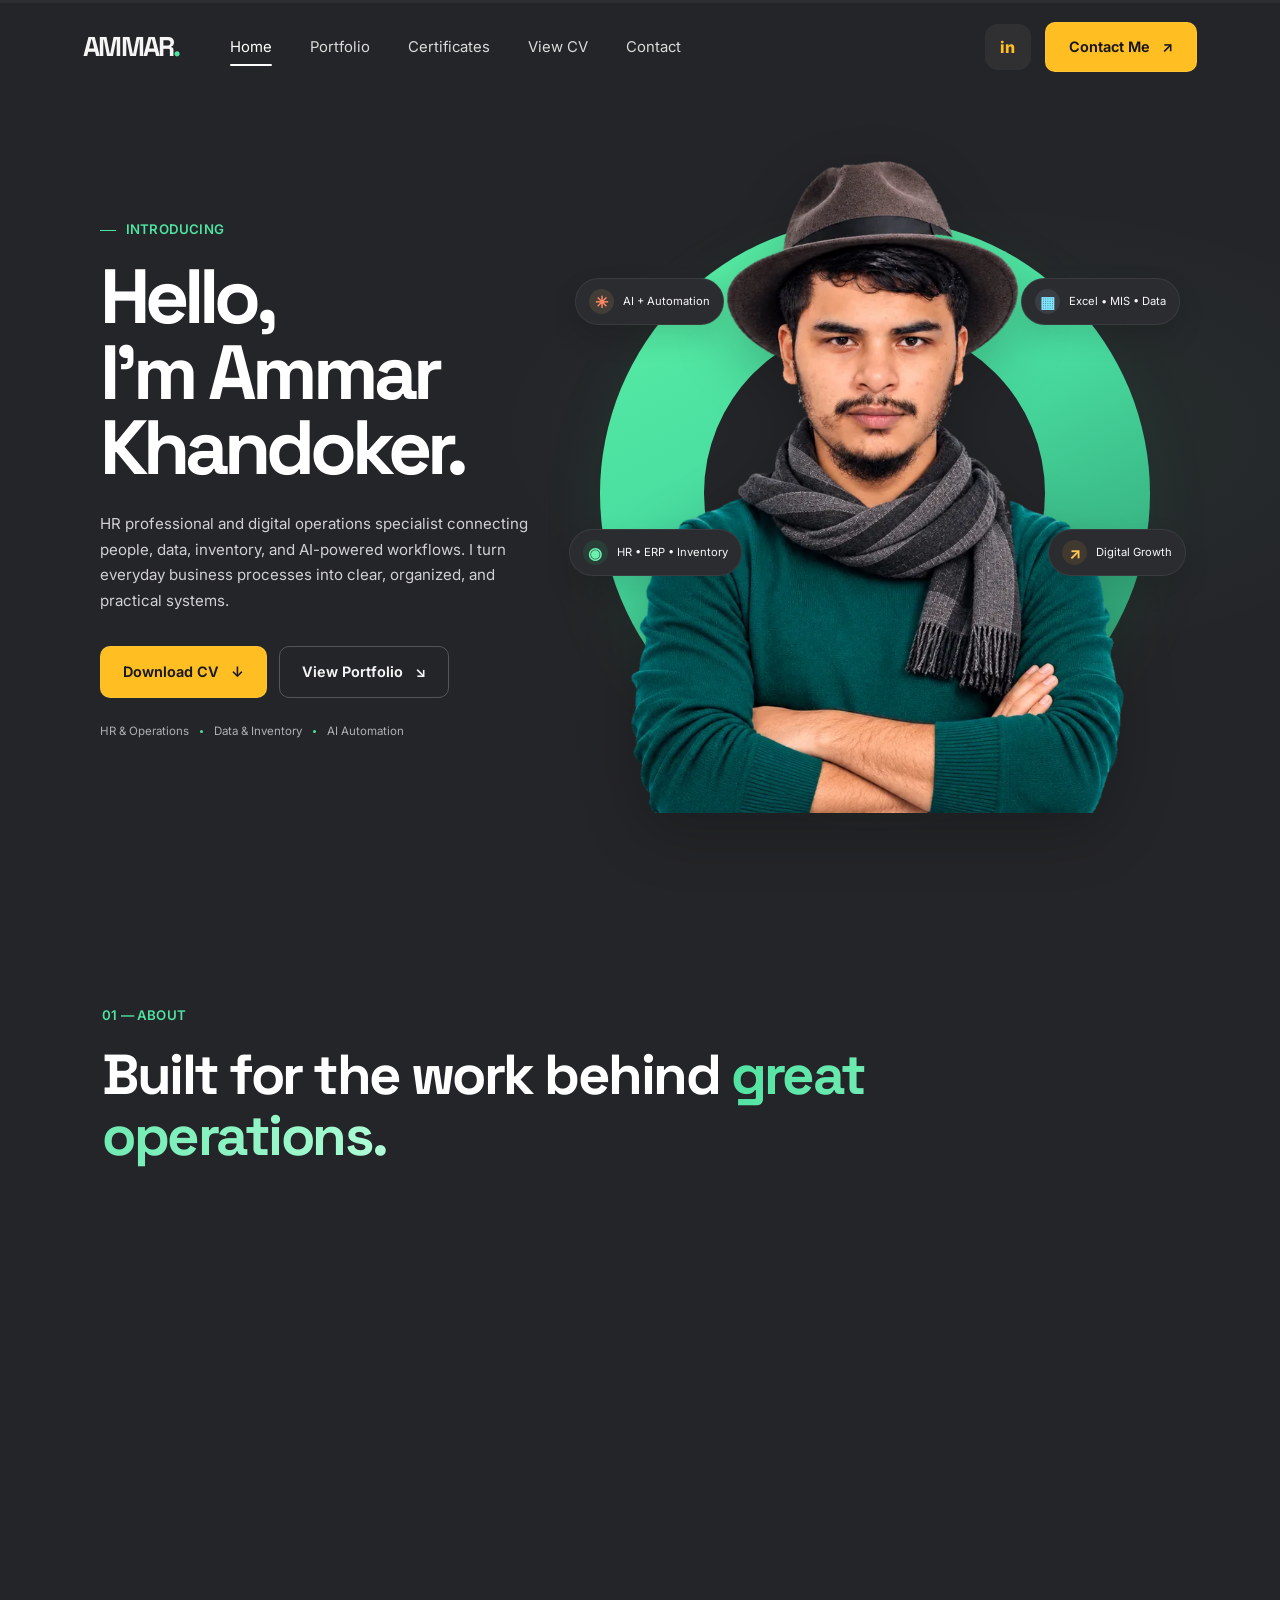
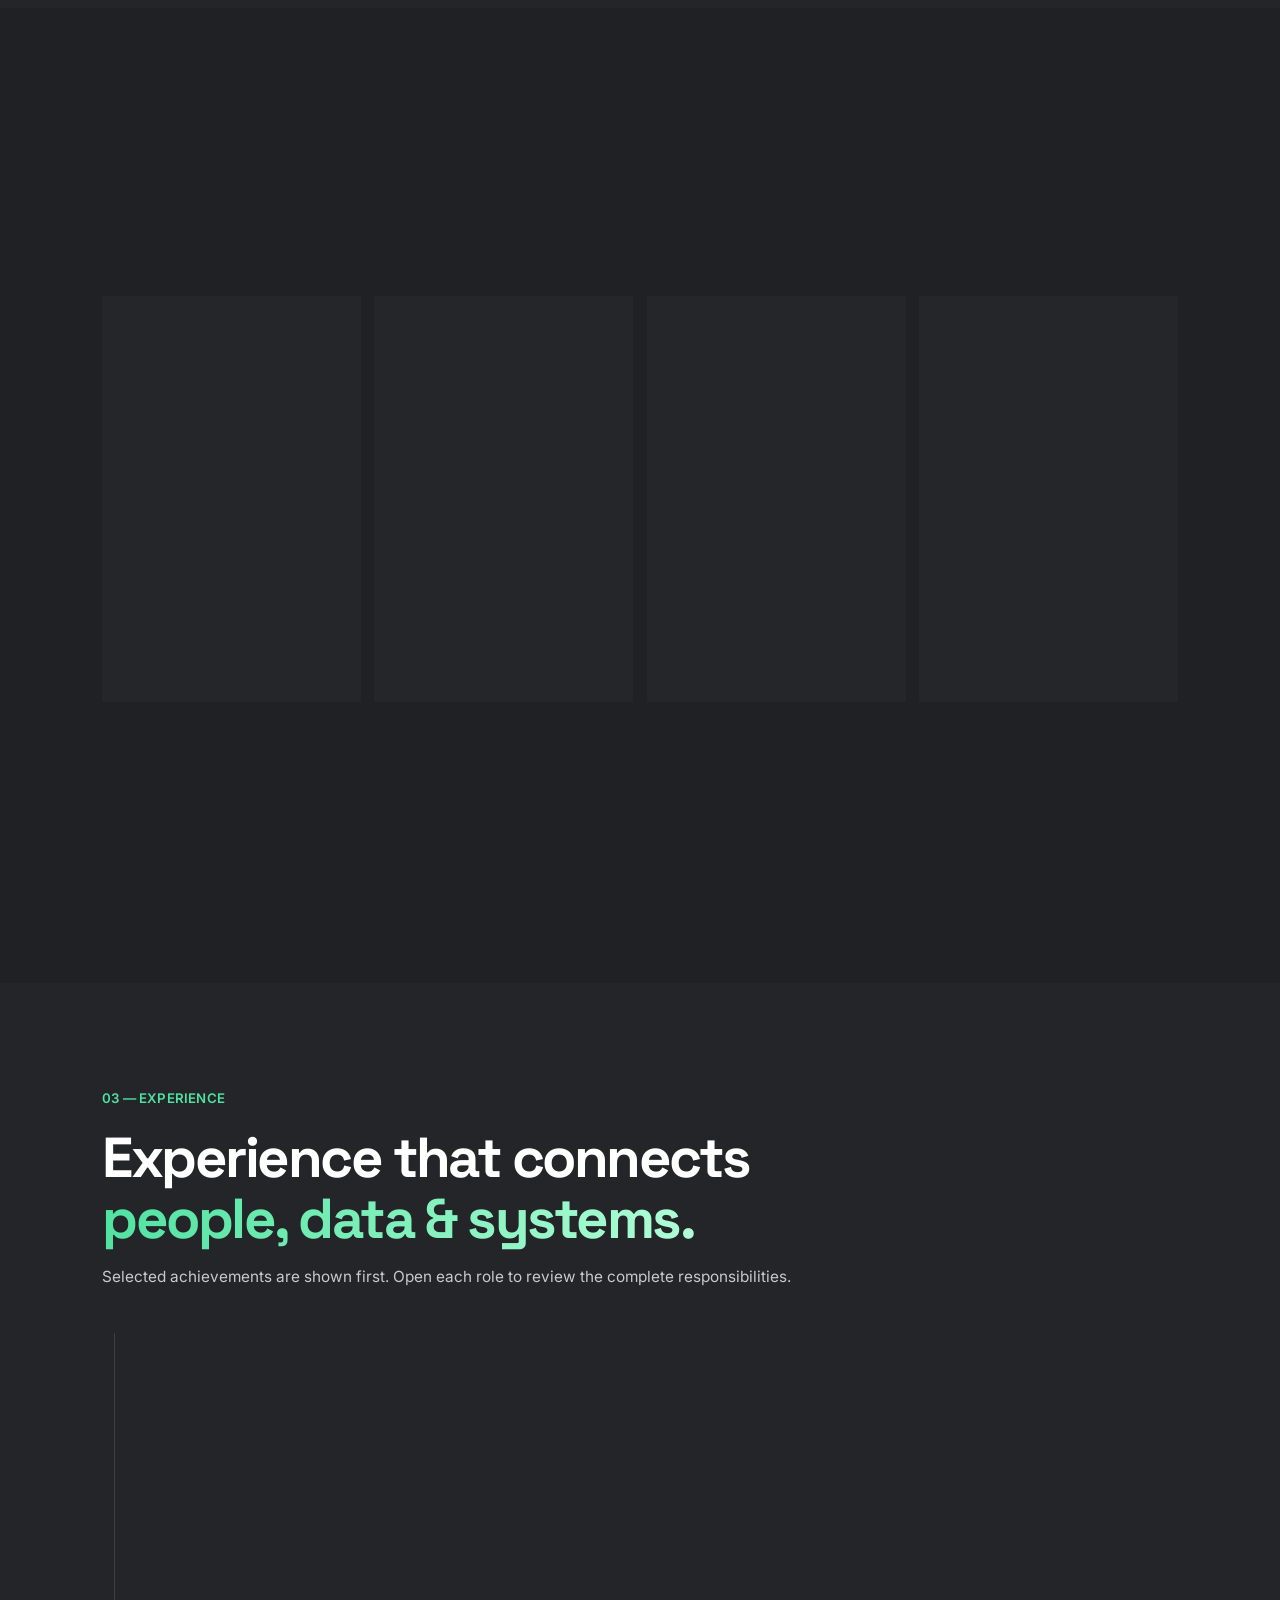
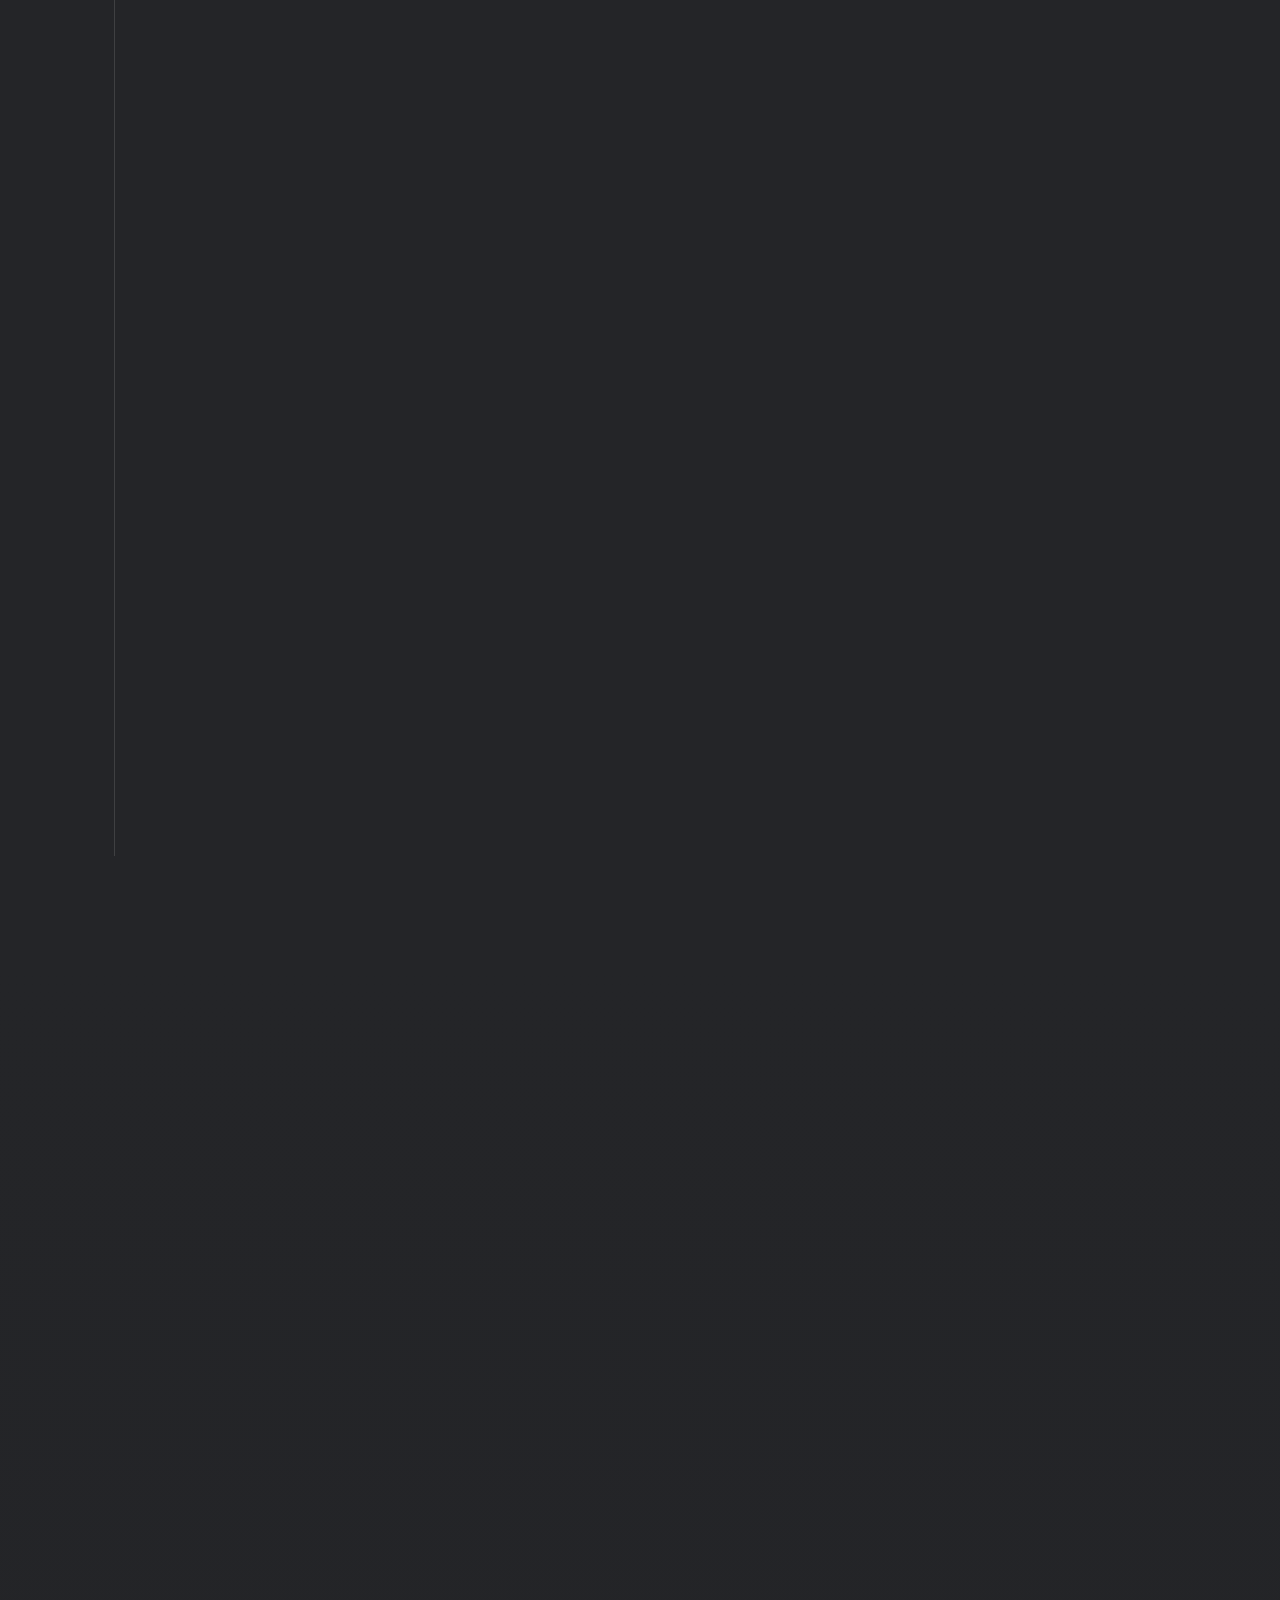
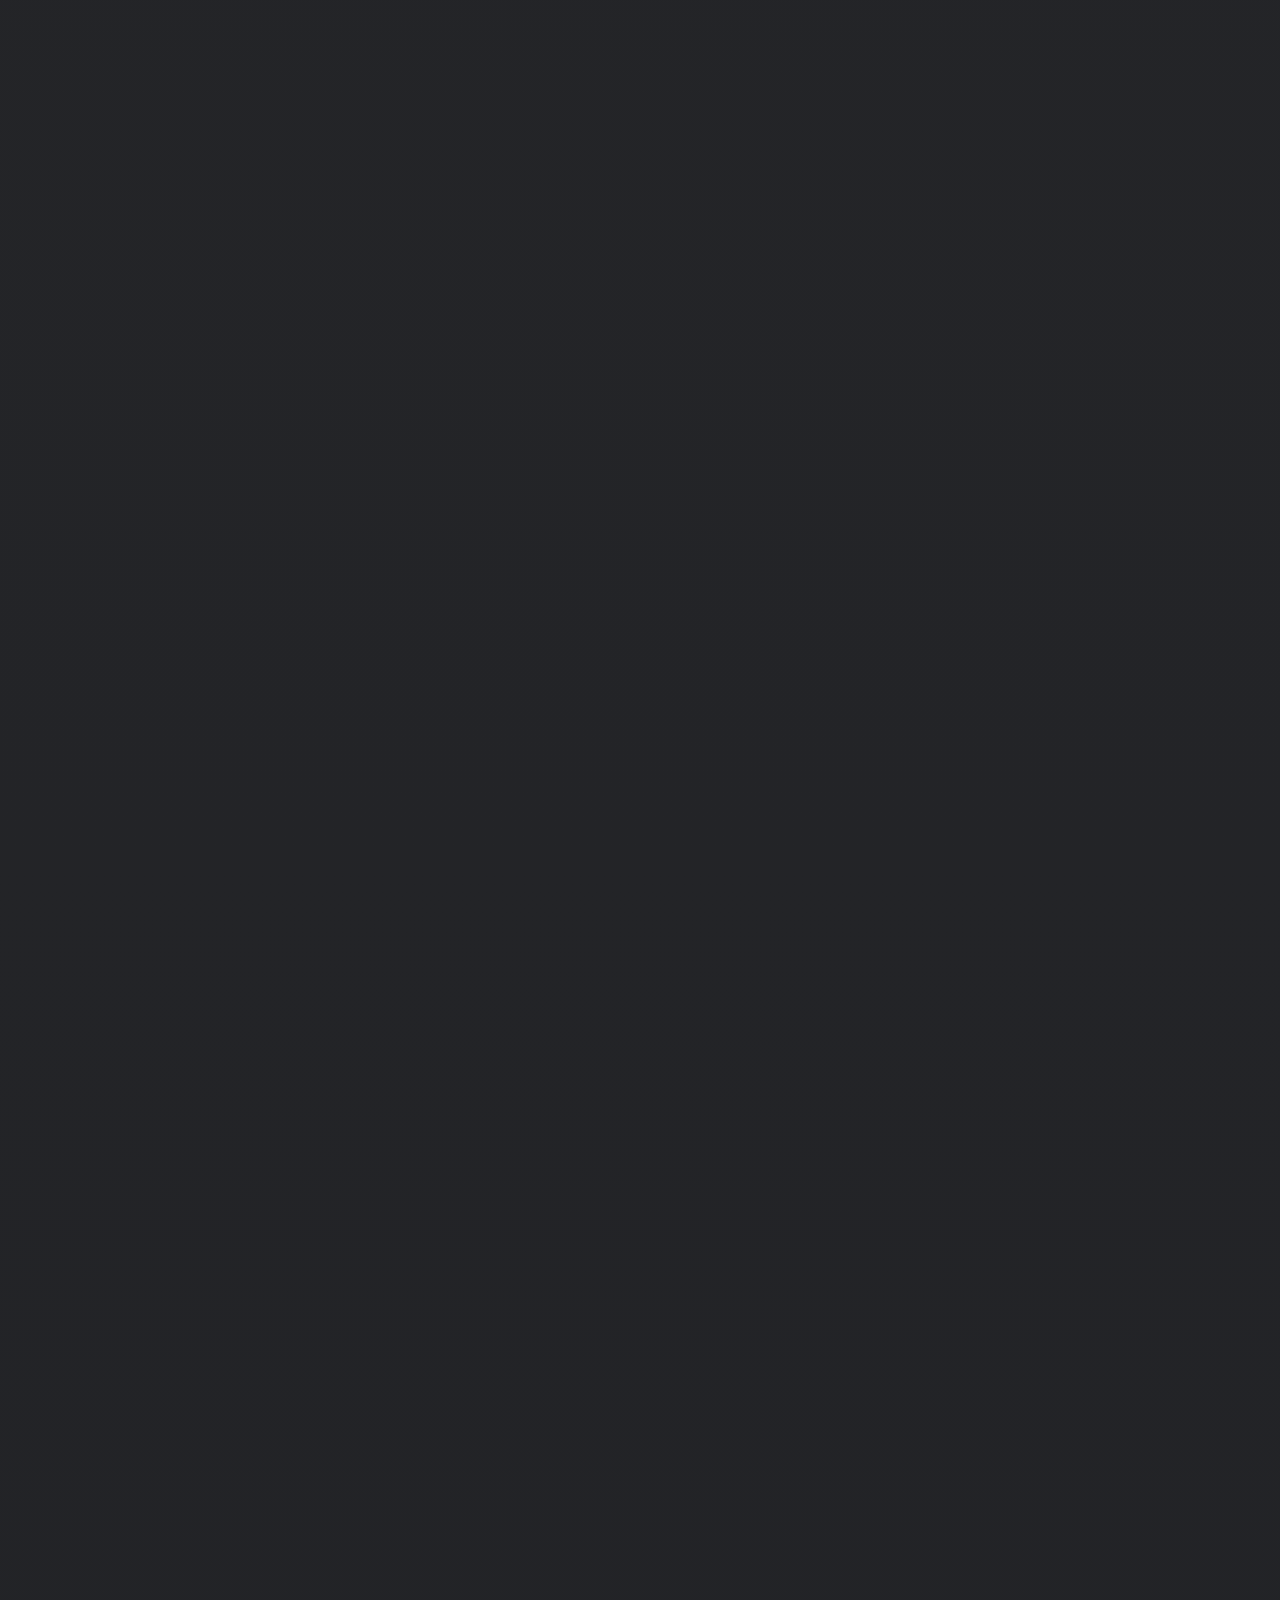
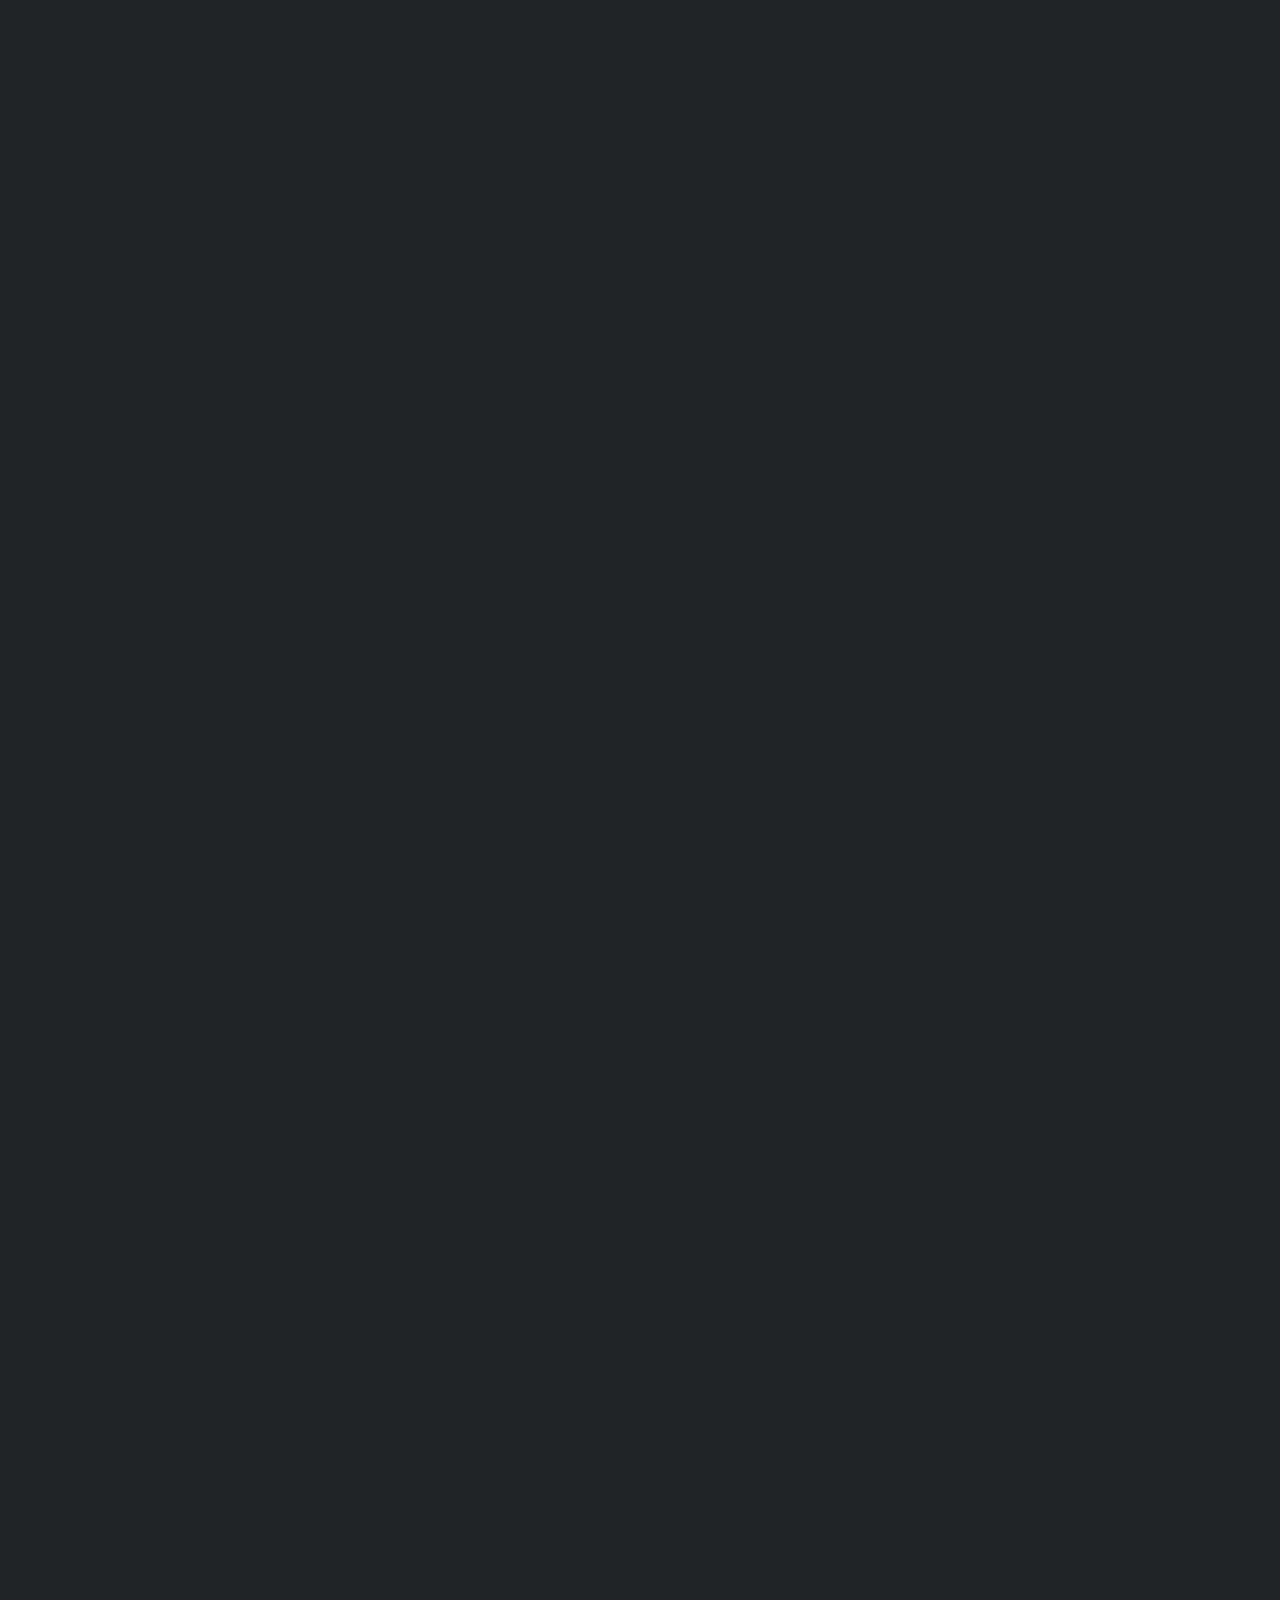
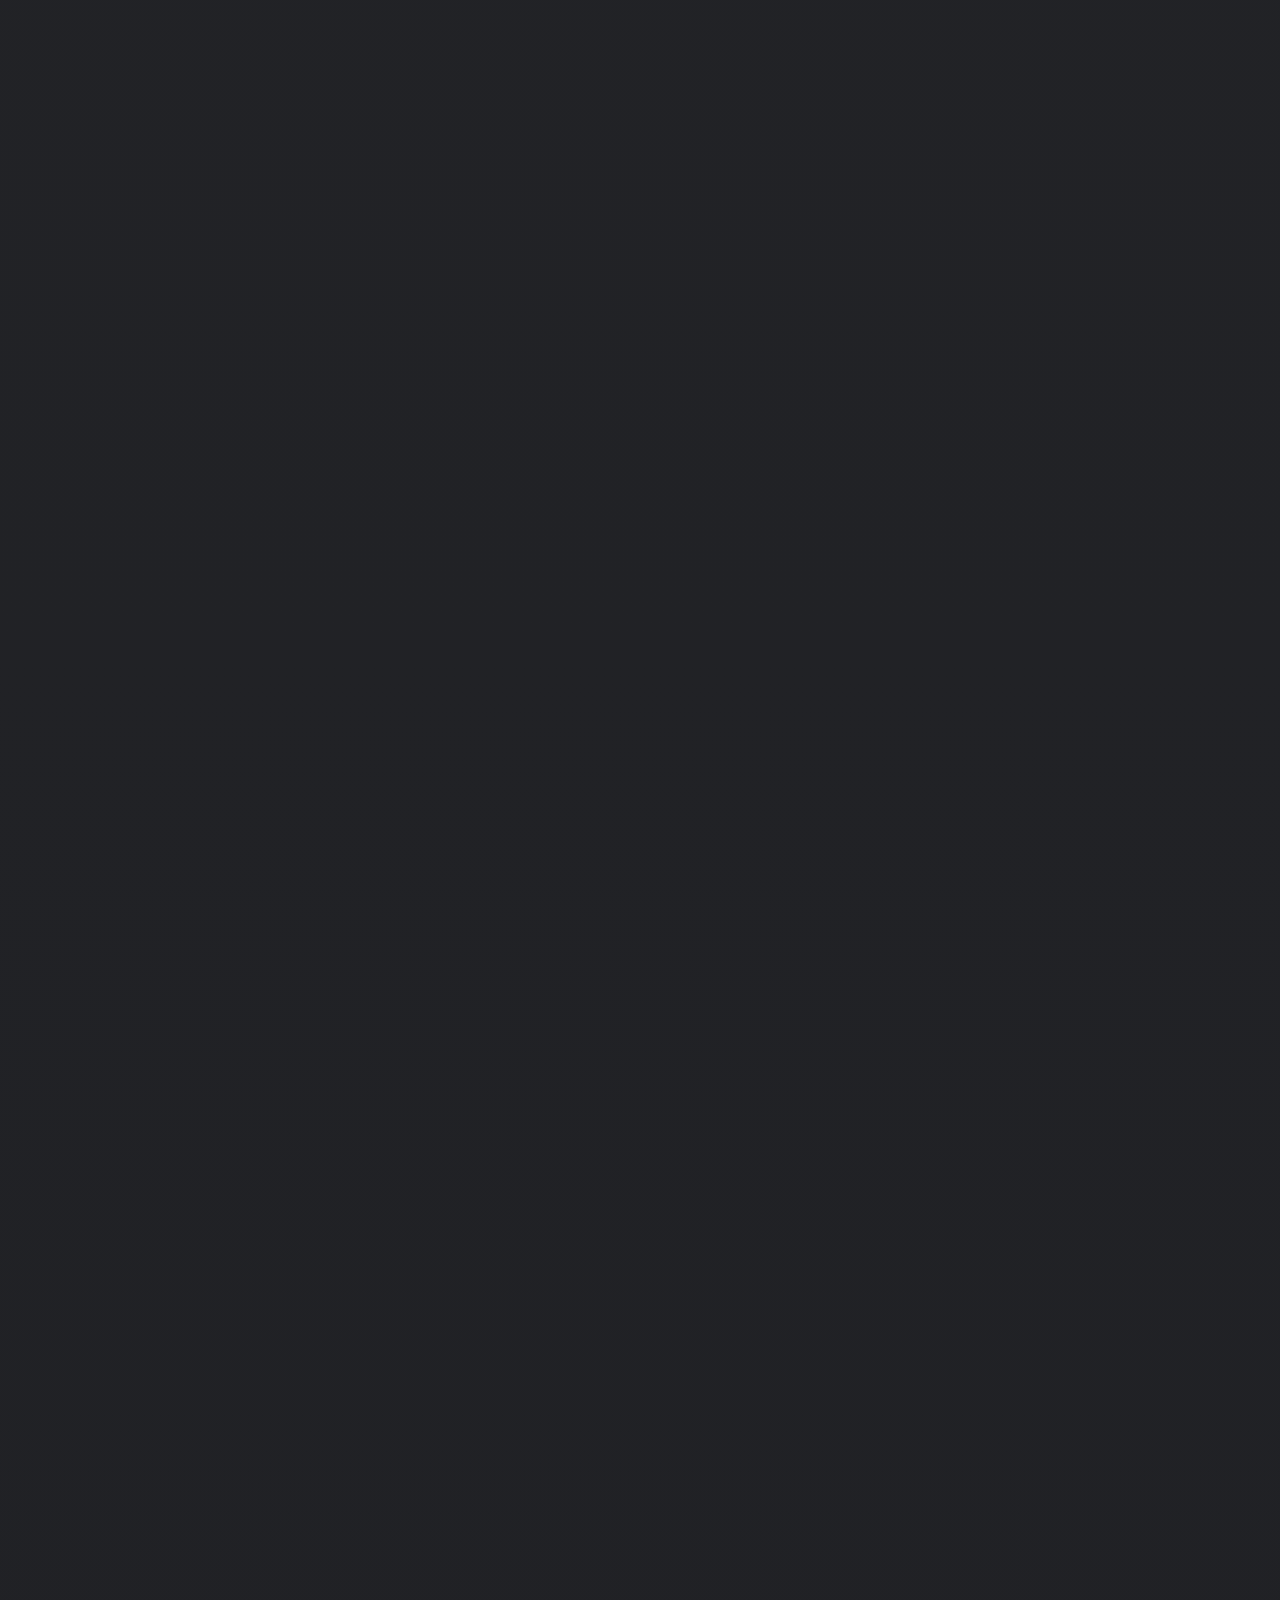
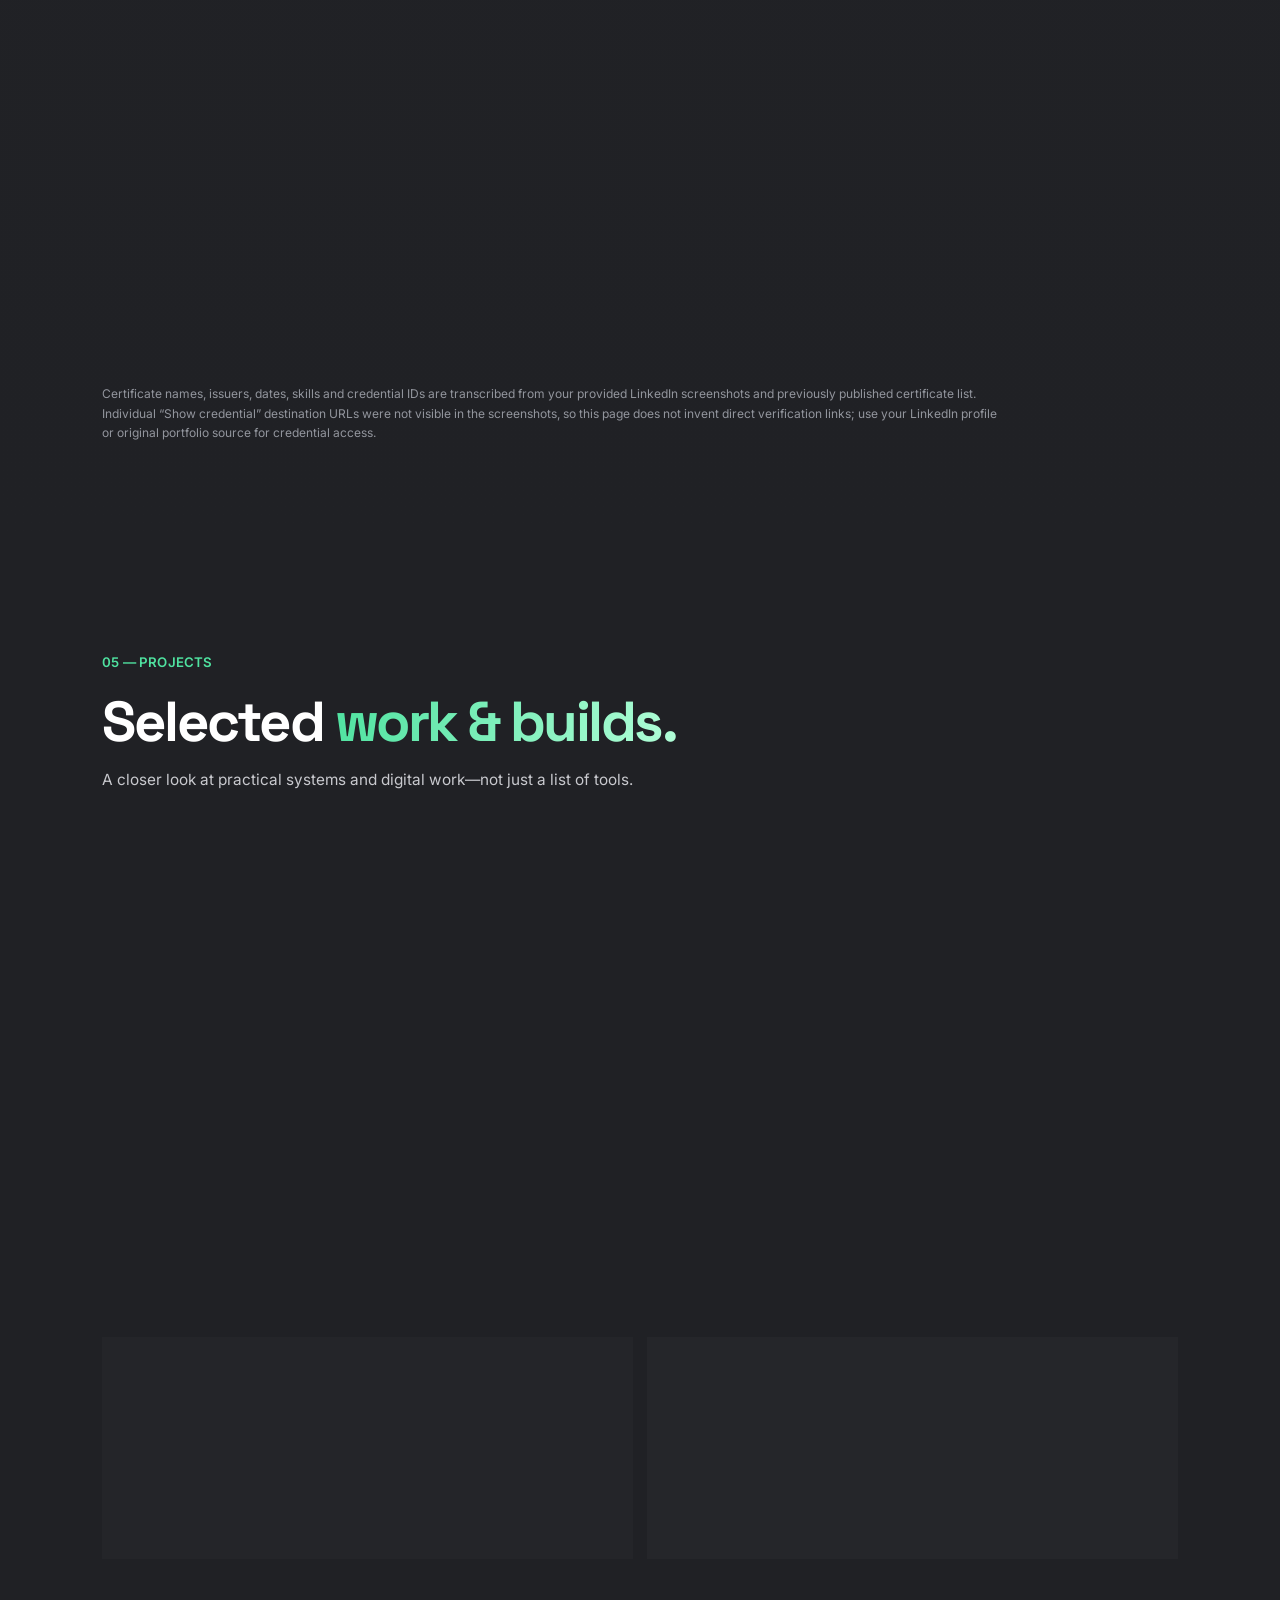
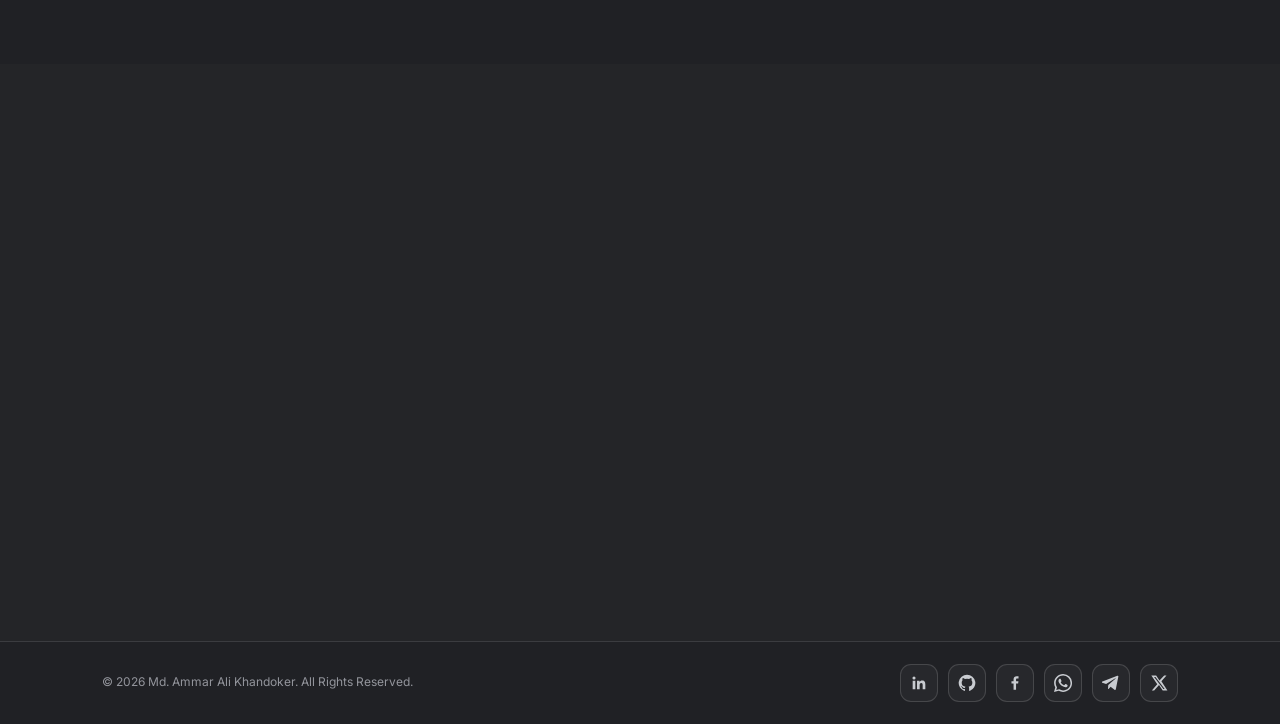
==== commit d6a608e1: "Make experience timeline easier to scan with expandable details" ====
--- a/index.html
+++ b/index.html
@@ -12,7 +12,7 @@
 <link rel="preconnect" href="https://fonts.gstatic.com" crossorigin>
 <link href="https://fonts.googleapis.com/css2?family=Inter:wght@400;500;600;700;800&family=Space+Grotesk:wght@500;600;700&display=swap" rel="stylesheet">
 <link rel="preload" as="image" href="profile-hero.webp" fetchpriority="high">
-<link rel="stylesheet" href="style.css?v=14">
+<link rel="stylesheet" href="style.css?v=15">
 <meta property="og:type" content="website">
 <meta property="og:site_name" content="Ammar Khandoker Portfolio">
 <meta property="og:title" content="Ammar Khandoker | HR, Operations & Digital Portfolio">
@@ -141,78 +141,47 @@
   <div class="section-head reveal">
     <p class="eyebrow">03 — EXPERIENCE</p>
     <h2>Experience that connects <span>people, data &amp; systems.</span></h2>
-    <p class="section-intro">Company-wise responsibilities and impact across store operations, digital marketing, HR administration, ERP data and production reporting.</p>
+    <p class="section-intro">Selected achievements are shown first. Open each role to review the complete responsibilities.</p>
   </div>
   <div class="timeline">
     <article class="job reveal">
       <div class="year">Jan 2025 — Present</div>
       <div class="job-content">
-        <h3>Executive — Store Management</h3>
-        <p class="company">Step Media Limited</p>
-        <p class="job-meta">Dhaka, Bangladesh · Full-time · On-site</p>
-        <ul class="job-responsibilities">
-          <li>Maintained inventory records with 98% data accuracy using inventory management software, reducing stock discrepancies by 30%.</li>
-          <li>Reduced stock-out incidents by 40% by proactively monitoring stock levels and coordinating timely supplier replenishment.</li>
-          <li>Generated weekly MIS reports that improved management decision-making speed by 25%.</li>
-          <li>Streamlined store documentation, reducing packing-list preparation time by 20%.</li>
-        </ul>
+        <h3>Executive — Store Management</h3><p class="company">Step Media Limited</p><p class="job-meta">Dhaka, Bangladesh · Full-time · On-site</p>
+        <ul class="job-responsibilities job-highlights"><li>Maintained inventory records with 98% data accuracy using inventory management software, reducing stock discrepancies by 30%.</li><li>Reduced stock-out incidents by 40% by proactively monitoring stock levels and coordinating timely supplier replenishment.</li></ul>
+        <details class="job-details"><summary>View 2 more responsibilities</summary><ul class="job-responsibilities"><li>Generated weekly MIS reports that improved management decision-making speed by 25%.</li><li>Streamlined store documentation, reducing packing-list preparation time by 20%.</li></ul></details>
       </div>
     </article>
     <article class="job reveal">
       <div class="year">Jan 2021 — Present</div>
       <div class="job-content">
-        <h3>Digital Marketing Specialist</h3>
-        <p class="company">SproutGigs</p>
-        <p class="job-meta">Part-time freelance · Remote</p>
-        <ul class="job-responsibilities">
-          <li>Delivered 50+ digital marketing campaigns across SEO, Google Ads and Meta Ads for international clients, achieving an average 35% increase in online reach.</li>
-          <li>Grew client social media accounts by an average of 40% in followers and 60% in engagement through strategic content planning.</li>
-          <li>Generated 500+ qualified leads for clients using targeted lead-generation strategies across multiple platforms.</li>
-          <li>Produced 100+ marketing creatives using Canva and Freepik while maintaining consistent brand identity across campaigns.</li>
-        </ul>
+        <h3>Digital Marketing Specialist</h3><p class="company">SproutGigs</p><p class="job-meta">Part-time freelance · Remote</p>
+        <ul class="job-responsibilities job-highlights"><li>Delivered 50+ digital marketing campaigns across SEO, Google Ads and Meta Ads for international clients, achieving an average 35% increase in online reach.</li><li>Grew client social media accounts by an average of 40% in followers and 60% in engagement through strategic content planning.</li></ul>
+        <details class="job-details"><summary>View 2 more responsibilities</summary><ul class="job-responsibilities"><li>Generated 500+ qualified leads for clients using targeted lead-generation strategies across multiple platforms.</li><li>Produced 100+ marketing creatives using Canva and Freepik while maintaining consistent brand identity across campaigns.</li></ul></details>
       </div>
     </article>
     <article class="job reveal">
       <div class="year">Sep 2023 — Nov 2024</div>
       <div class="job-content">
-        <h3>Junior Executive — HR &amp; Admin</h3>
-        <p class="company">PRAN-RFL Group (RFL Electronics Limited)</p>
-        <p class="job-meta">Narsingdi, Bangladesh · Full-time · On-site</p>
-        <ul class="job-responsibilities">
-          <li>Onboarded 100+ new hires, reducing onboarding-documentation errors by 95% through a standardized process.</li>
-          <li>Maintained 500+ employee records in HRIS and ERP systems with 99% accuracy, ensuring zero data-compliance issues.</li>
-          <li>Prepared monthly HR reports and attendance summaries, saving 5+ hours per week through optimized Excel templates.</li>
-          <li>Improved inter-departmental communication efficiency by 30% by standardizing email templates and scheduling protocols.</li>
-          <li>Managed office-administration tasks supporting a workforce of 200+ employees across departments.</li>
-        </ul>
+        <h3>Junior Executive — HR &amp; Admin</h3><p class="company">PRAN-RFL Group (RFL Electronics Limited)</p><p class="job-meta">Narsingdi, Bangladesh · Full-time · On-site</p>
+        <ul class="job-responsibilities job-highlights"><li>Onboarded 100+ new hires, reducing onboarding-documentation errors by 95% through a standardized process.</li><li>Maintained 500+ employee records in HRIS and ERP systems with 99% accuracy, ensuring zero data-compliance issues.</li></ul>
+        <details class="job-details"><summary>View 3 more responsibilities</summary><ul class="job-responsibilities"><li>Prepared monthly HR reports and attendance summaries, saving 5+ hours per week through optimized Excel templates.</li><li>Improved inter-departmental communication efficiency by 30% by standardizing email templates and scheduling protocols.</li><li>Managed office-administration tasks supporting a workforce of 200+ employees across departments.</li></ul></details>
       </div>
     </article>
     <article class="job reveal">
       <div class="year">Aug 2022 — Jul 2023</div>
       <div class="job-content">
-        <h3>Data Entry Operator — Finishing &amp; Production</h3>
-        <p class="company">Chorka Textile Limited</p>
-        <p class="job-meta">Narsingdi, Bangladesh · Full-time · On-site</p>
-        <ul class="job-responsibilities">
-          <li>Processed 200+ export packing lists and commercial invoices monthly with 99.5% accuracy, helping prevent shipment delays.</li>
-          <li>Reduced data-entry errors by 45% by implementing a double-check verification system for export documentation.</li>
-          <li>Entered and maintained 1,000+ production records in the ERP system, improving data-retrieval speed by 30%.</li>
-          <li>Coordinated with three production teams to support 100% on-time data submission for daily management reports.</li>
-          <li>Supported quality-control documentation for 50+ shipment batches, contributing to on-time export delivery.</li>
-        </ul>
+        <h3>Data Entry Operator — Finishing &amp; Production</h3><p class="company">Chorka Textile Limited</p><p class="job-meta">Narsingdi, Bangladesh · Full-time · On-site</p>
+        <ul class="job-responsibilities job-highlights"><li>Processed 200+ export packing lists and commercial invoices monthly with 99.5% accuracy, helping prevent shipment delays.</li><li>Reduced data-entry errors by 45% by implementing a double-check verification system for export documentation.</li></ul>
+        <details class="job-details"><summary>View 3 more responsibilities</summary><ul class="job-responsibilities"><li>Entered and maintained 1,000+ production records in the ERP system, improving data-retrieval speed by 30%.</li><li>Coordinated with three production teams to support 100% on-time data submission for daily management reports.</li><li>Supported quality-control documentation for 50+ shipment batches, contributing to on-time export delivery.</li></ul></details>
       </div>
     </article>
     <article class="job reveal">
       <div class="year">Apr 2021 — Jun 2022</div>
       <div class="job-content">
-        <h3>Computer Operator — Finishing &amp; Production</h3>
-        <p class="company">Mahdeen Group</p>
-        <p class="job-meta">Mymensingh, Bangladesh · Full-time · On-site</p>
-        <ul class="job-responsibilities">
-          <li>Managed data entry for 150+ daily production records with 98% accuracy, supporting garment-finishing operations.</li>
-          <li>Reduced report-generation time by 25% by creating reusable Excel templates for daily management summaries.</li>
-          <li>Digitized and organized 1,000+ physical production files into a structured digital database, improving access time by 50%.</li>
-        </ul>
+        <h3>Computer Operator — Finishing &amp; Production</h3><p class="company">Mahdeen Group</p><p class="job-meta">Mymensingh, Bangladesh · Full-time · On-site</p>
+        <ul class="job-responsibilities job-highlights"><li>Managed data entry for 150+ daily production records with 98% accuracy, supporting garment-finishing operations.</li><li>Reduced report-generation time by 25% by creating reusable Excel templates for daily management summaries.</li></ul>
+        <details class="job-details"><summary>View 1 more responsibility</summary><ul class="job-responsibilities"><li>Digitized and organized 1,000+ physical production files into a structured digital database, improving access time by 50%.</li></ul></details>
       </div>
     </article>
   </div>
--- a/style.css
+++ b/style.css
@@ -634,3 +634,16 @@
   .project-action,.project-secondary-links a { transition: none; }
   .project-action:hover { transform: none; }
 }
+
+
+/* Skills clarity and learning roadmap */
+.learning-roadmap { display: flex; align-items: center; justify-content: space-between; gap: 24px; margin-top: 18px; padding: clamp(22px,3.5vw,34px); border: 1px solid var(--line); border-radius: 18px; background: linear-gradient(110deg,rgba(79,226,160,.075),rgba(255,255,255,.018)); }
+.learning-kicker { margin: 0 0 10px; color: var(--green); font-size: .68rem; font-weight: 800; letter-spacing: .14em; }
+.learning-roadmap-copy h3 { margin: 0 0 7px; font: 600 clamp(1.2rem,2.6vw,1.65rem)/1.2 'Space Grotesk',Inter,sans-serif; letter-spacing: -.025em; }
+.learning-roadmap-copy p:last-child { margin: 0; color: var(--muted); font-size: .82rem; }
+.learning-roadmap-tags { display: flex; flex: 0 0 auto; flex-wrap: wrap; gap: 9px; }
+.learning-roadmap-tags span { display: flex; align-items: center; gap: 10px; padding: 10px 13px; border: 1px solid rgba(79,226,160,.23); border-radius: 10px; background: rgba(79,226,160,.06); font-size: .8rem; font-weight: 700; }
+.learning-roadmap-tags small { color: #aeb2b9; font-size: .65rem; font-weight: 500; }
+@media (max-width: 650px) {
+  .learning-roadmap { align-items: flex-start; flex-direction: column; }
+}
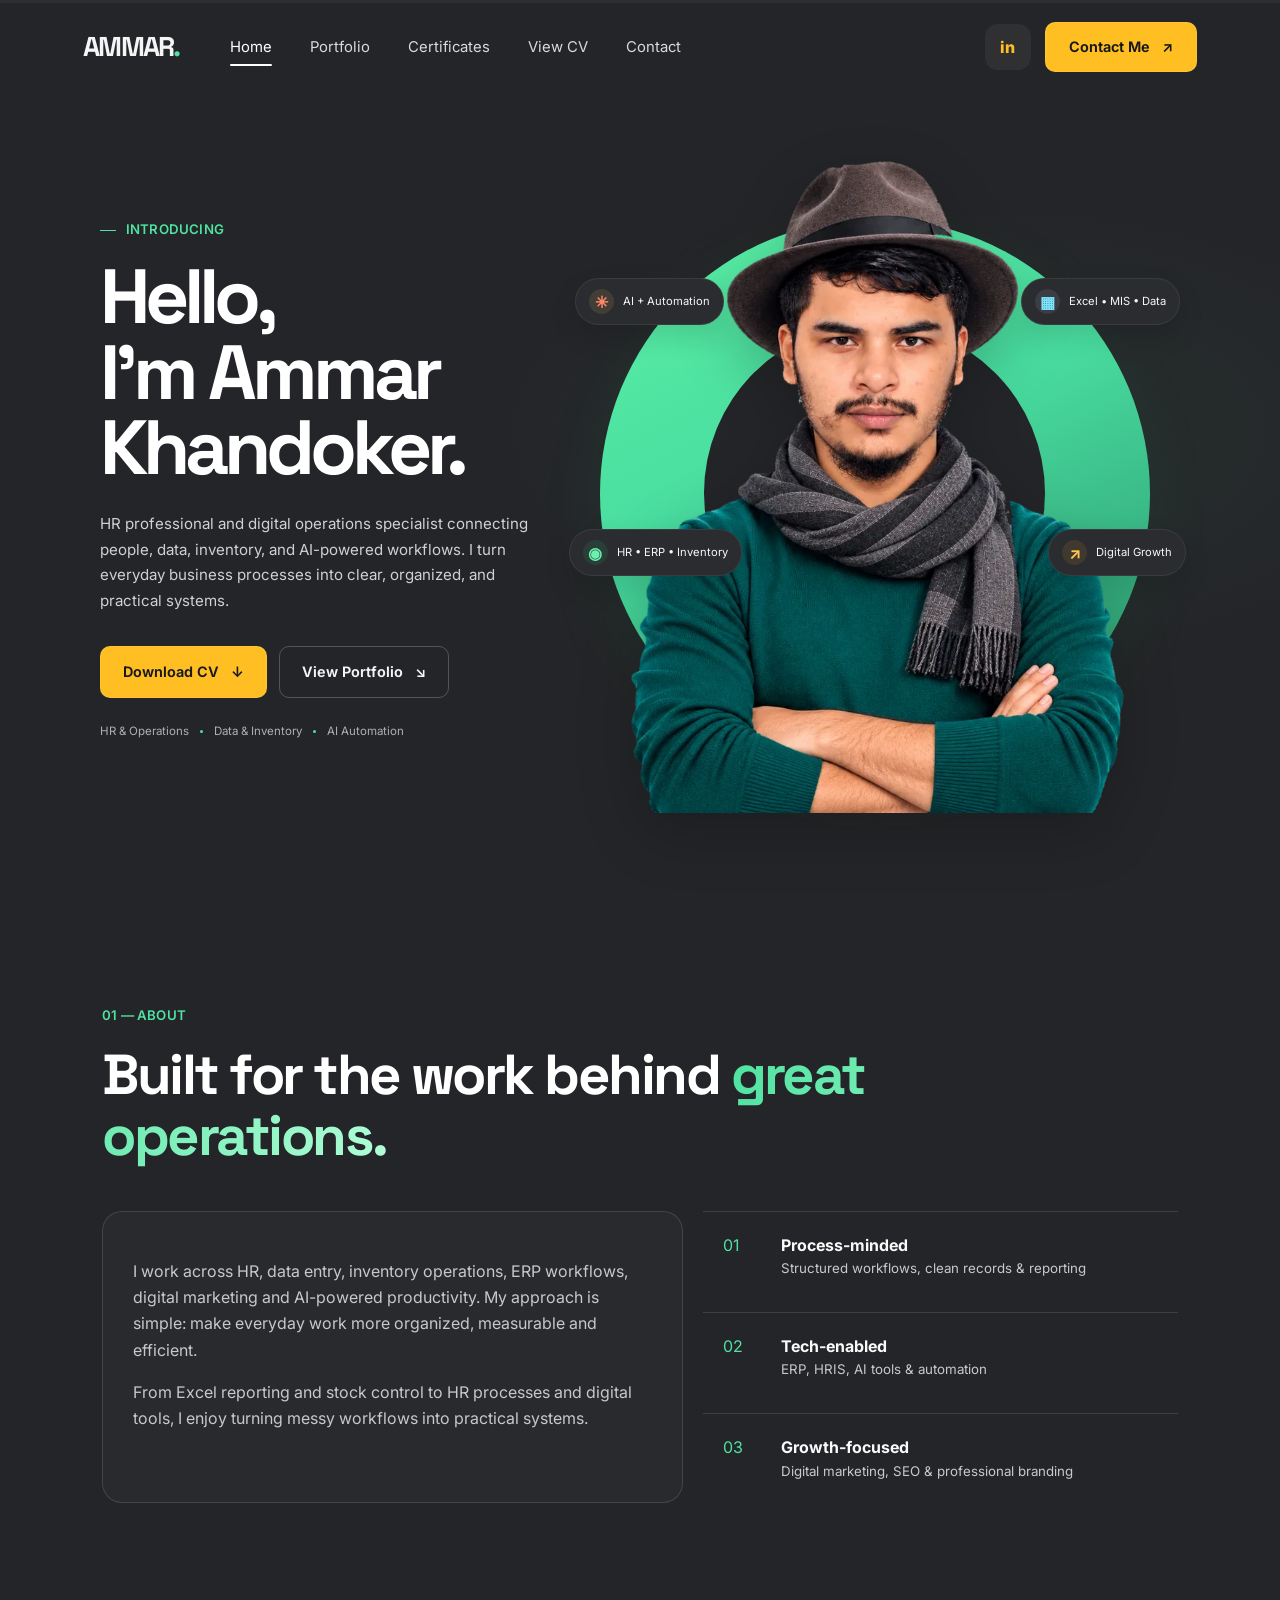
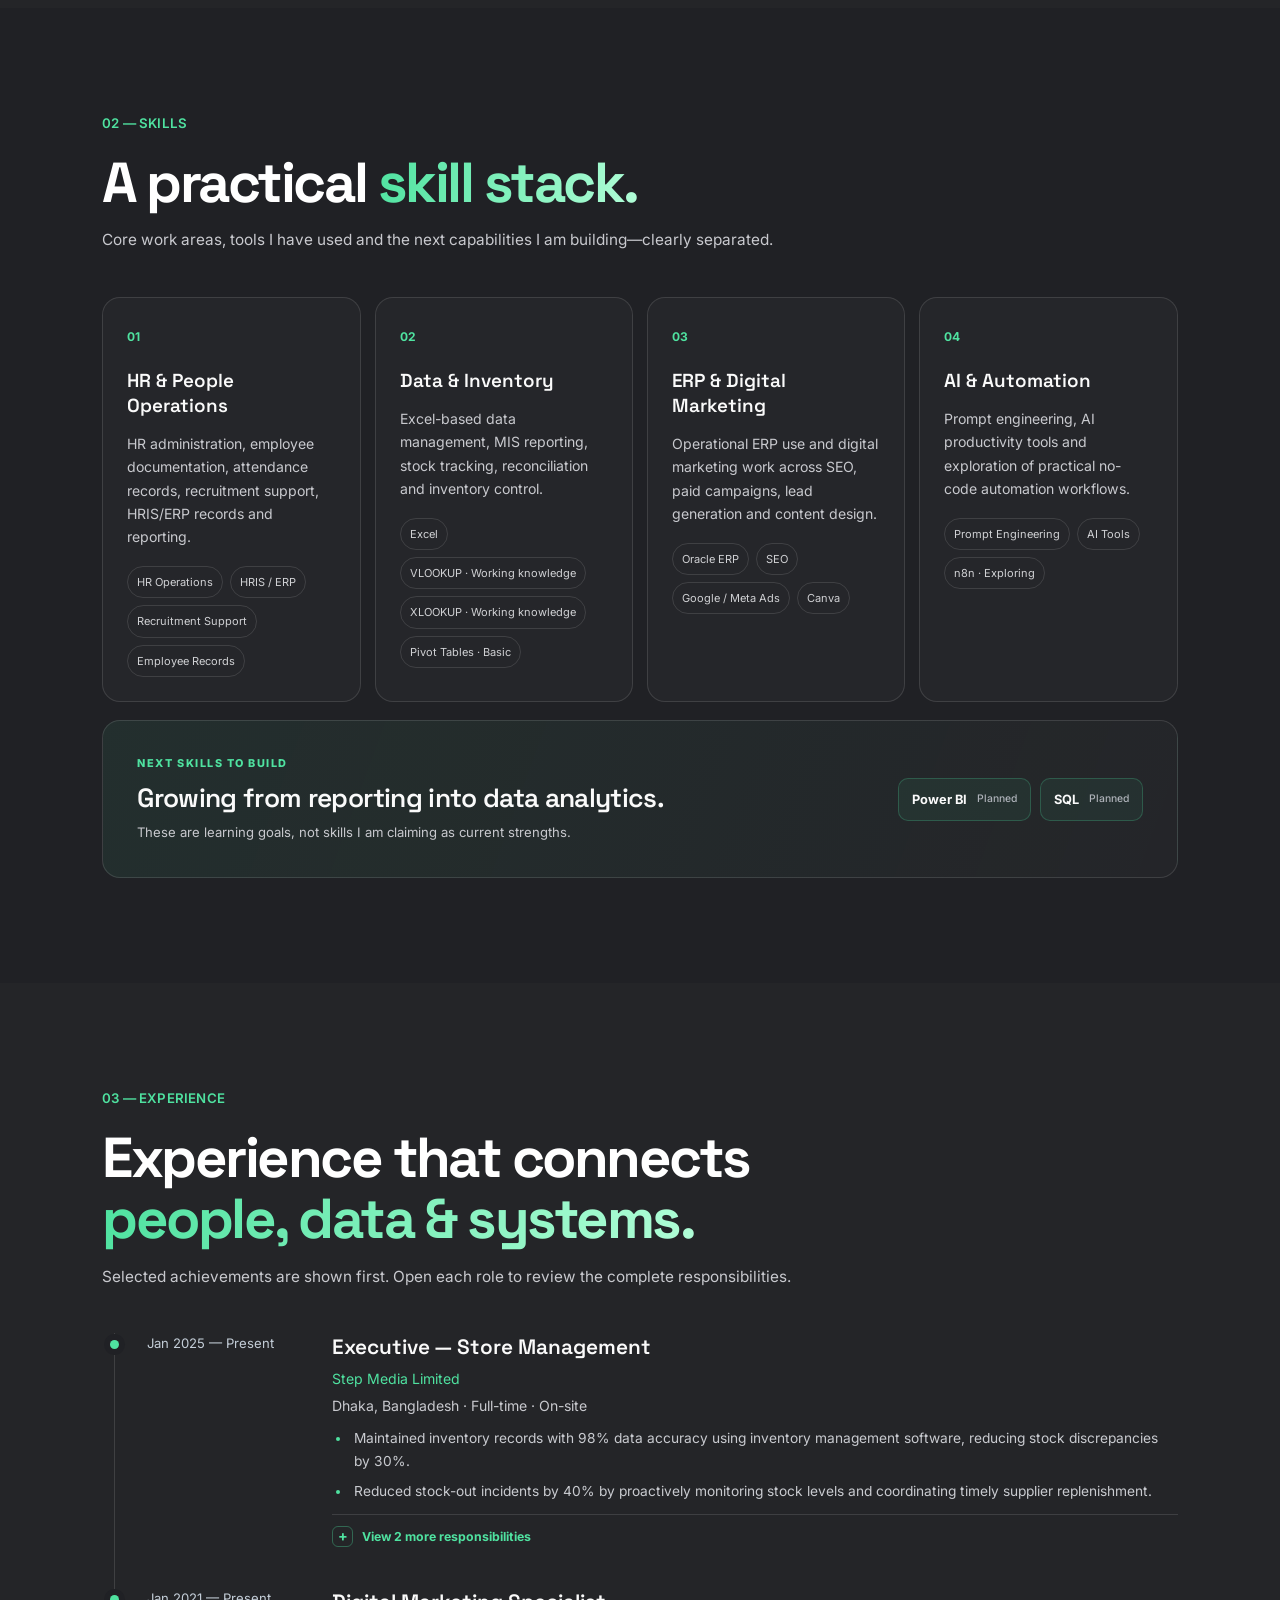
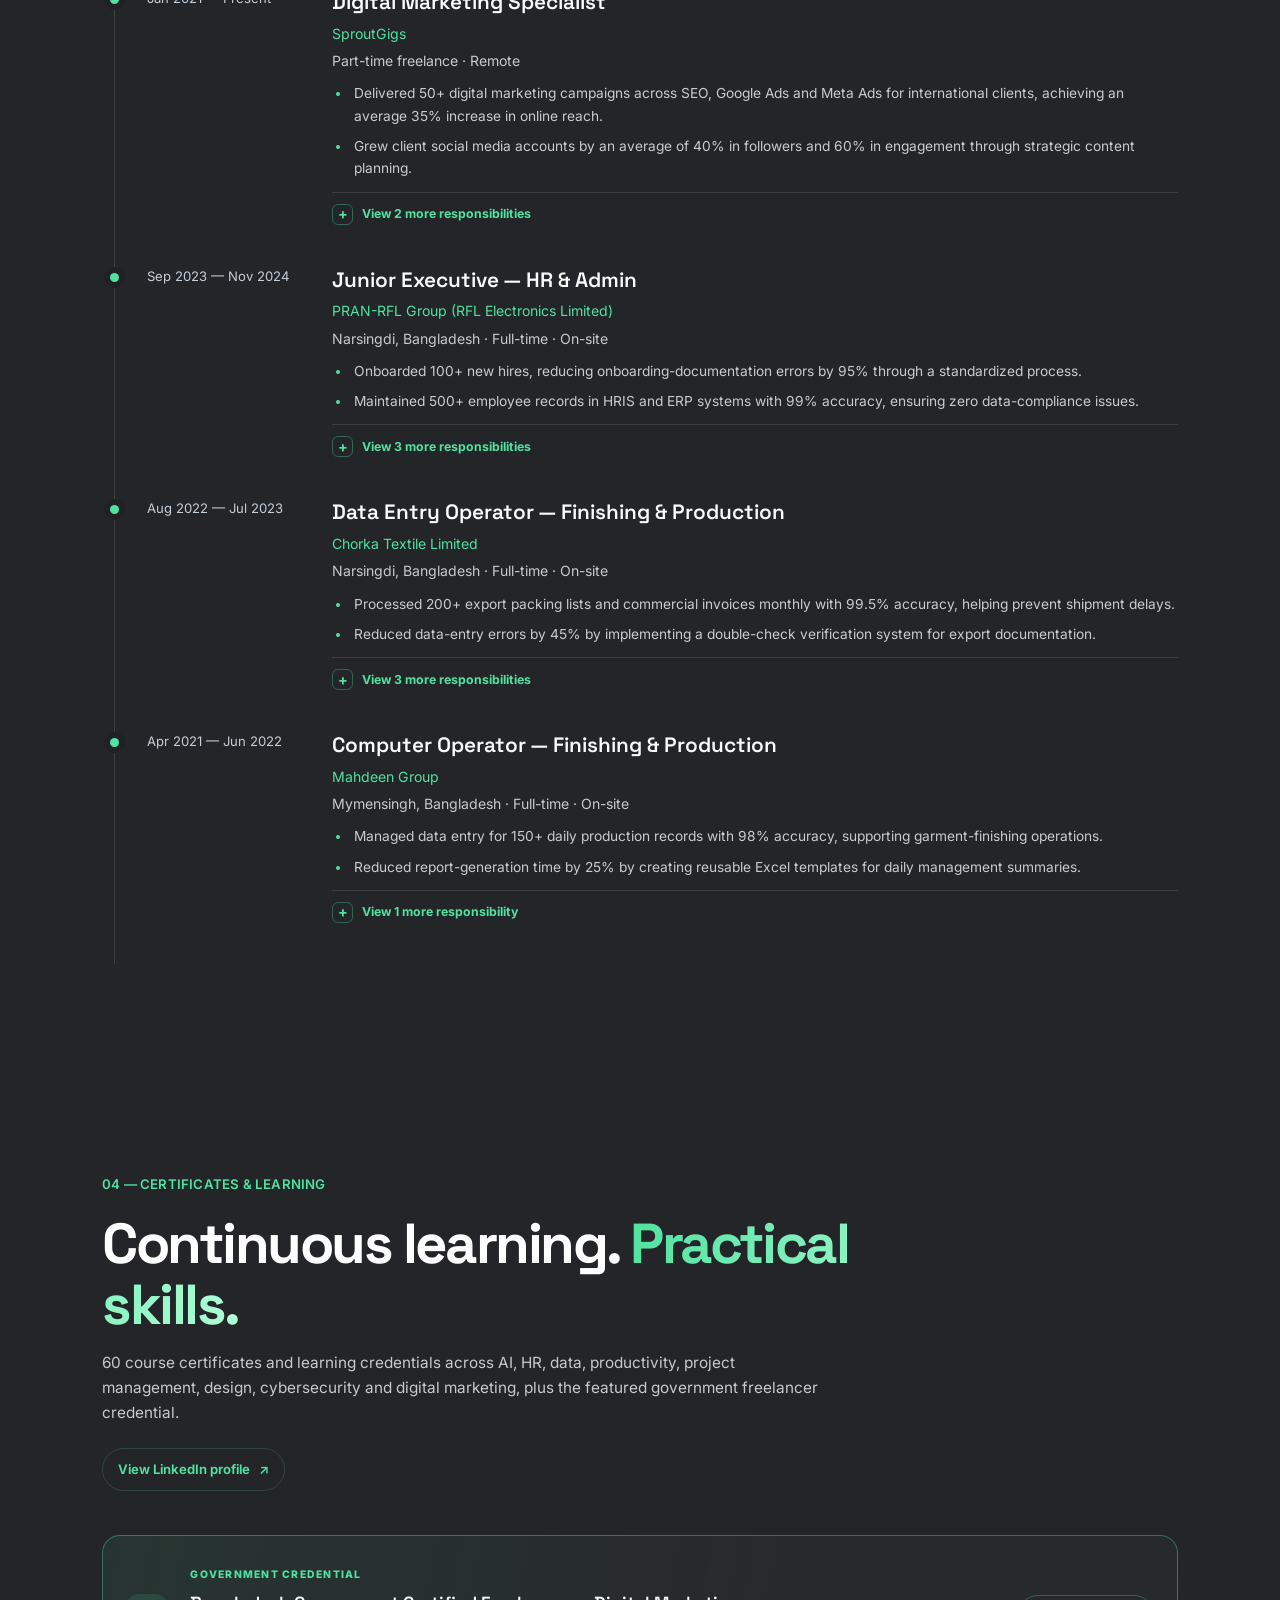
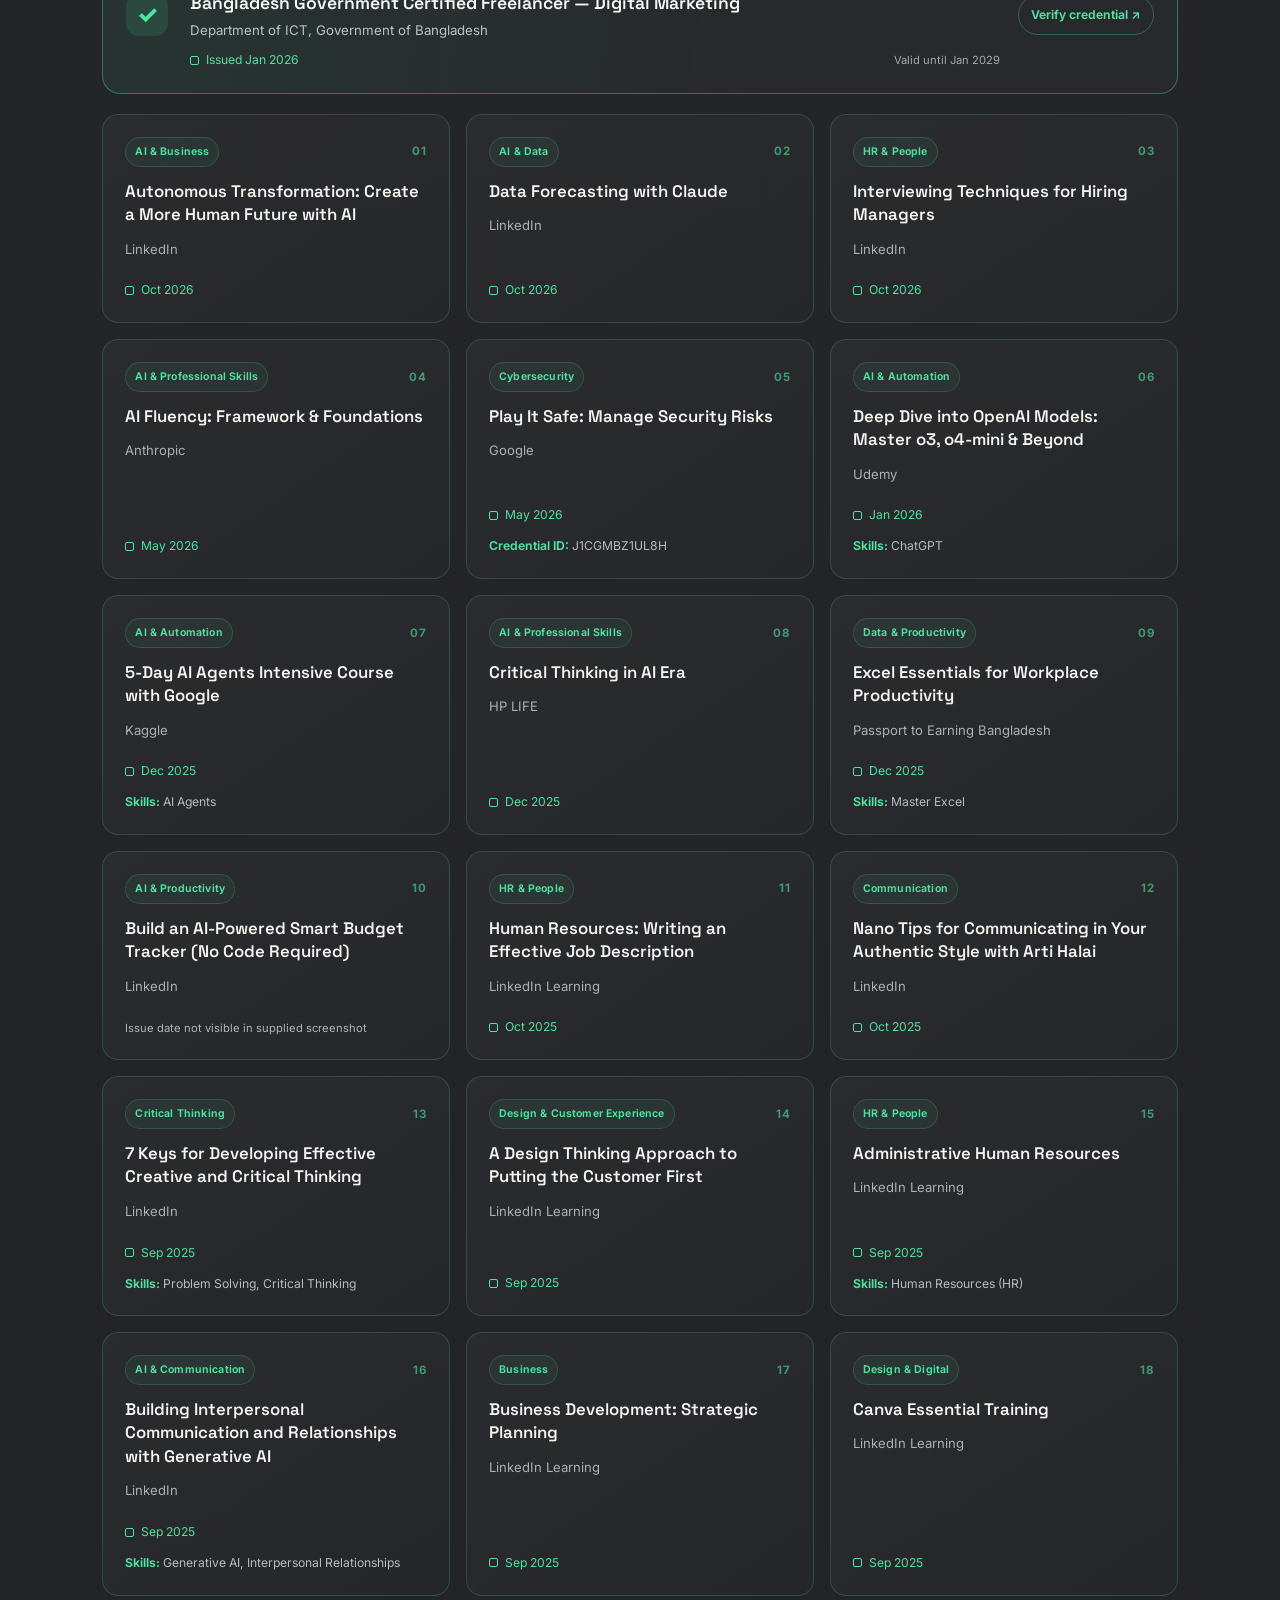
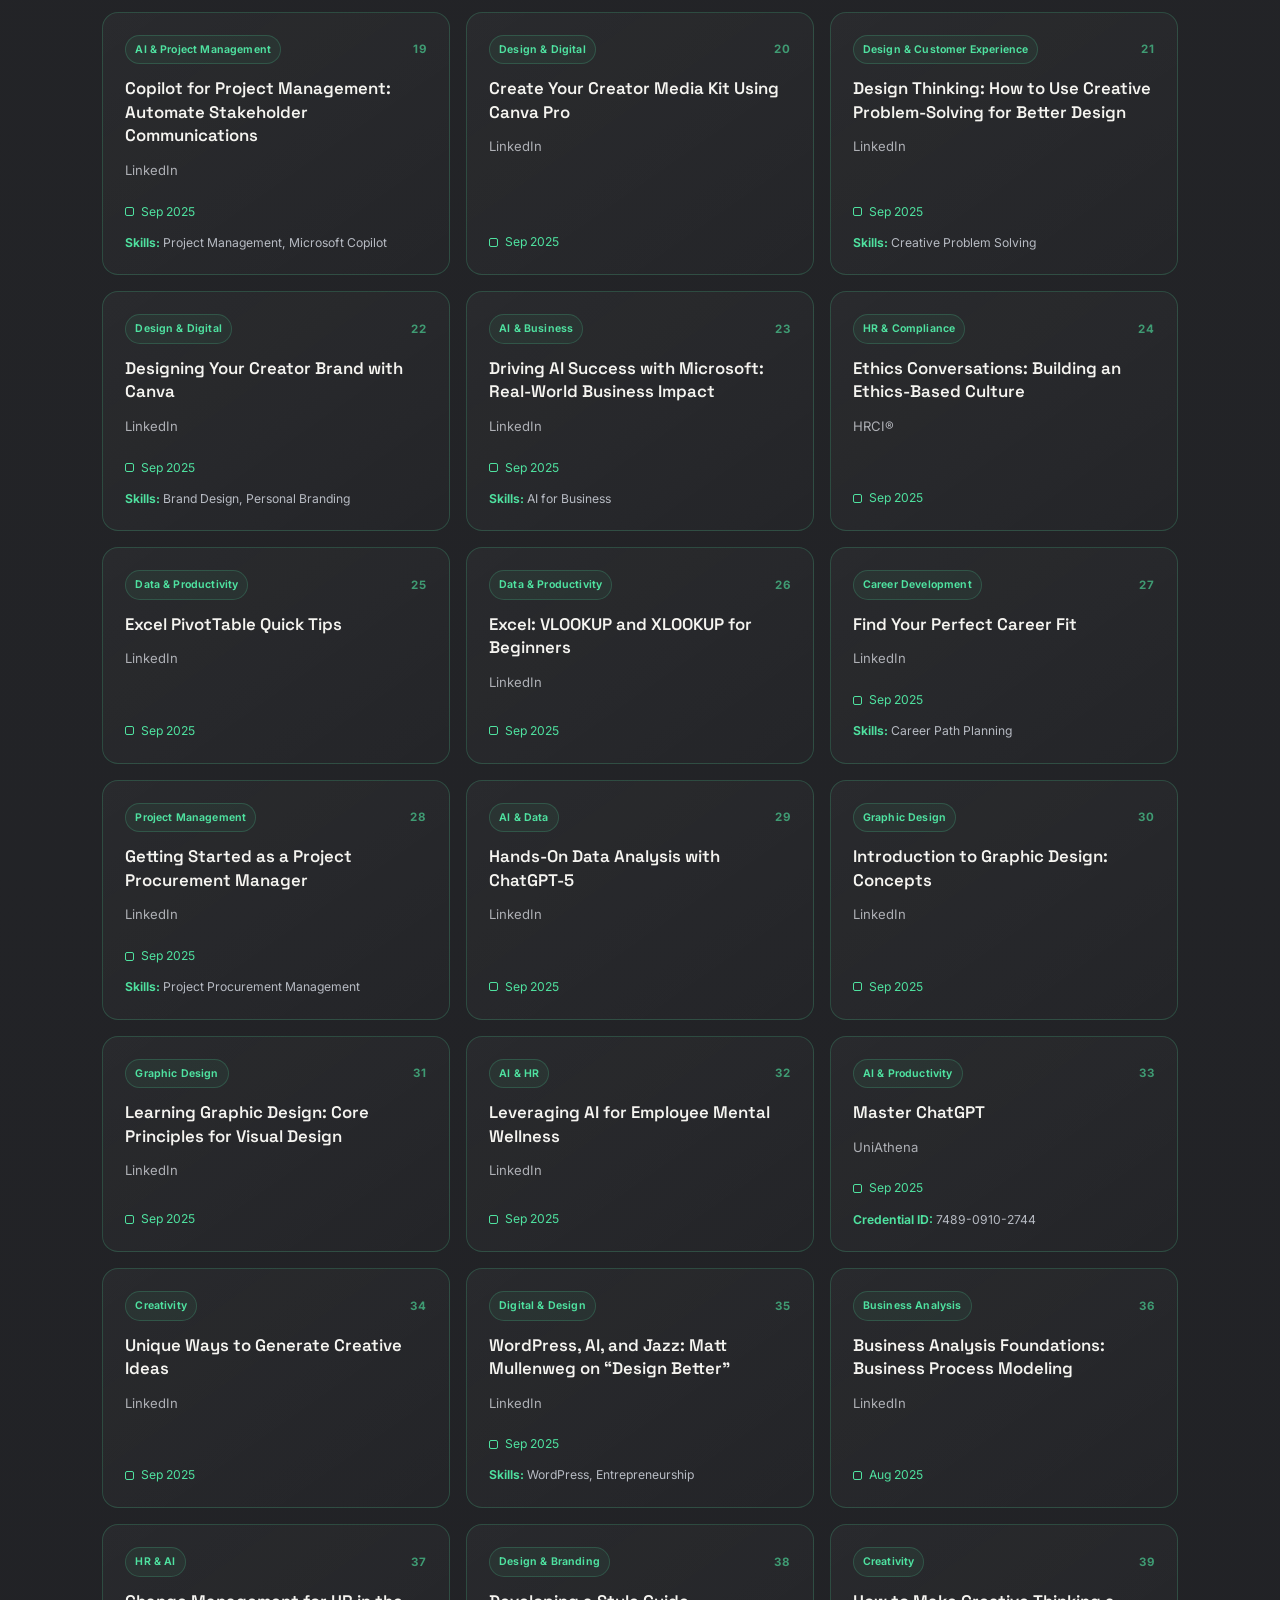
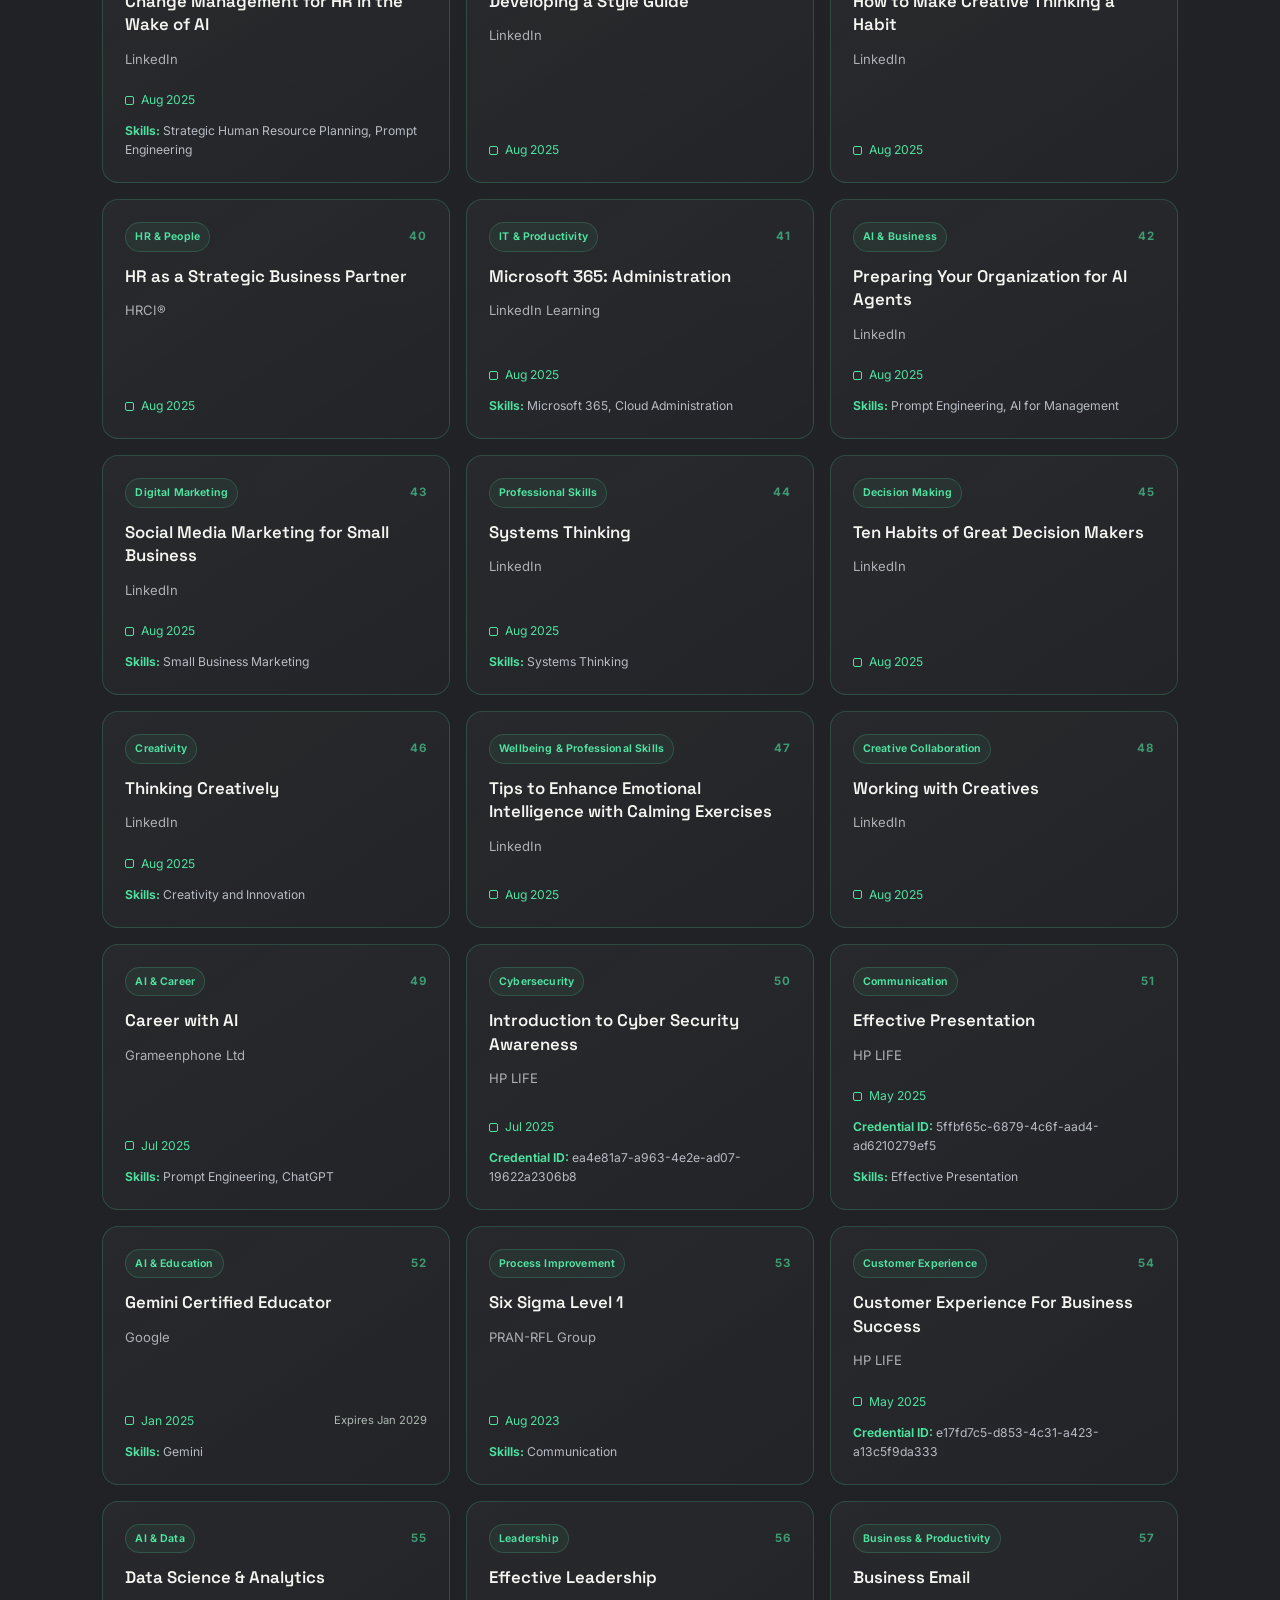
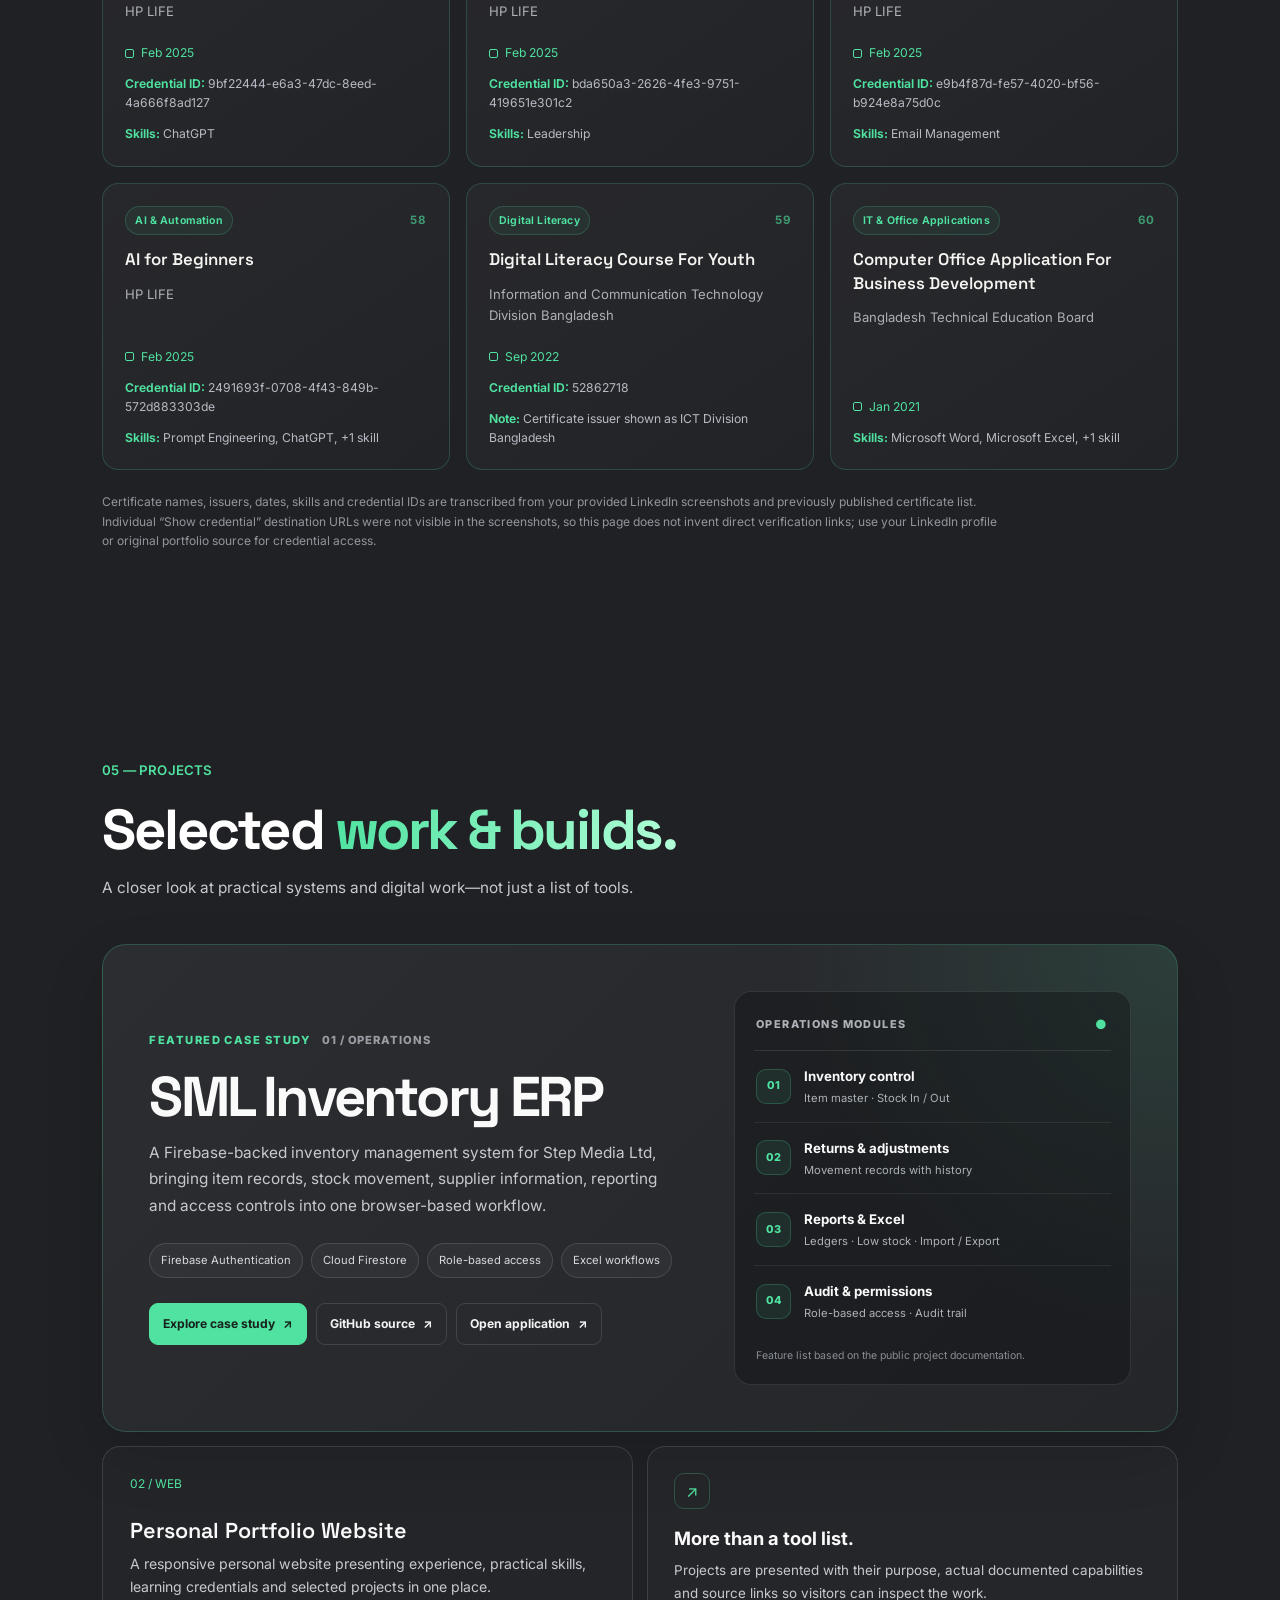
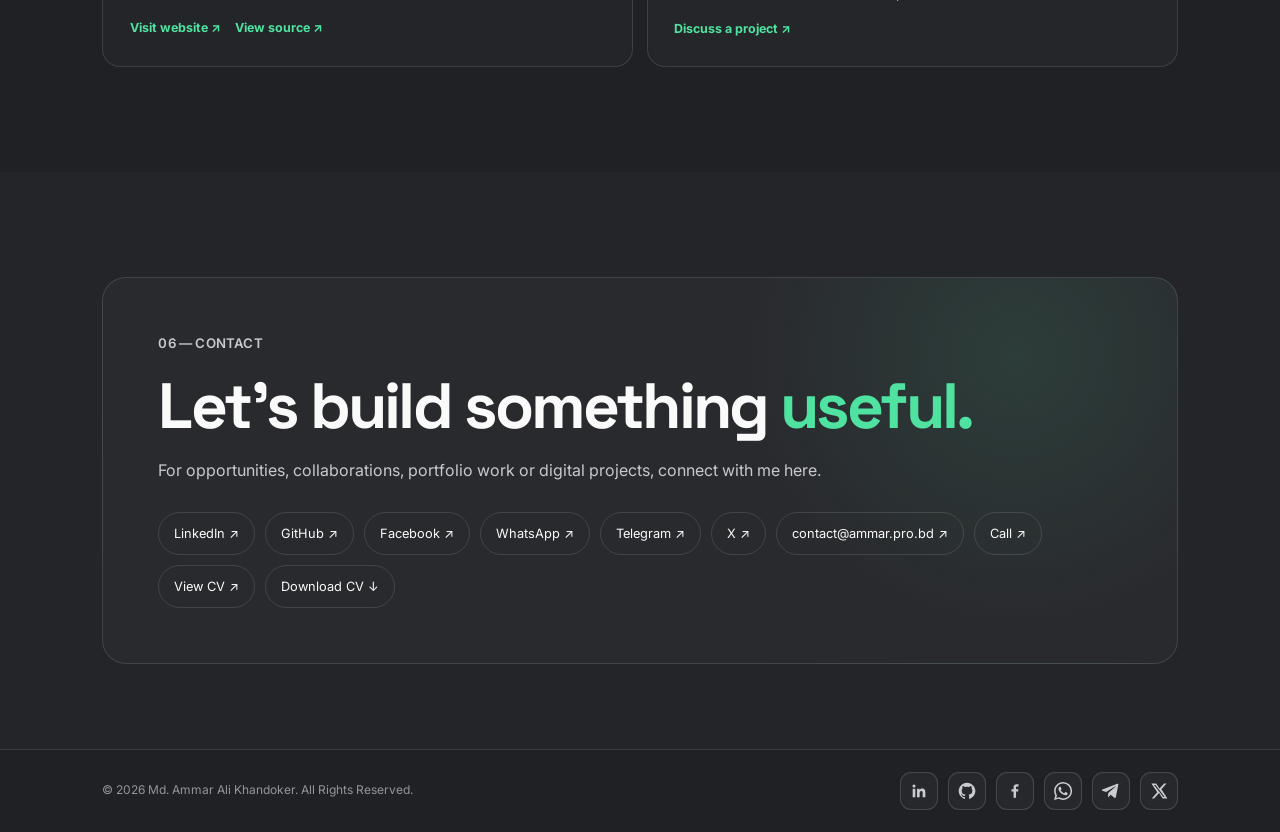
==== commit c81b822f: "Add certificate search and category filter controls" ====
--- a/index.html
+++ b/index.html
@@ -12,7 +12,7 @@
 <link rel="preconnect" href="https://fonts.gstatic.com" crossorigin>
 <link href="https://fonts.googleapis.com/css2?family=Inter:wght@400;500;600;700;800&family=Space+Grotesk:wght@500;600;700&display=swap" rel="stylesheet">
 <link rel="preload" as="image" href="profile-hero.webp" fetchpriority="high">
-<link rel="stylesheet" href="style.css?v=15">
+<link rel="stylesheet" href="style.css?v=16">
 <meta property="og:type" content="website">
 <meta property="og:site_name" content="Ammar Khandoker Portfolio">
 <meta property="og:title" content="Ammar Khandoker | HR, Operations & Digital Portfolio">
@@ -208,6 +208,18 @@
     </div>
     <a class="featured-credential-link" href="https://www.freelancers.gov.bd/verify/a1c55d0c-8ea9-42d1-b819-821d74dab442-sh-1768654010-y-71ec91545d5f23dc2711da0539b750e76e30eab4-a-m-075db42fdd41b6d2b6b2b7f4c71e271a6e29244b" target="_blank" rel="noopener noreferrer">Verify credential ↗</a>
   </article>
+  <div class="certificate-tools" hidden>
+    <div class="certificate-search-wrap">
+      <label class="sr-only" for="certificate-search">Search certificates</label>
+      <input id="certificate-search" type="search" placeholder="Search title, provider, skills or credential ID..." autocomplete="off">
+    </div>
+    <div class="certificate-filter-wrap">
+      <label class="sr-only" for="certificate-category-filter">Filter by category</label>
+      <select id="certificate-category-filter"><option value="all">All categories</option></select>
+    </div>
+    <p id="certificate-result-count" class="certificate-result-count" aria-live="polite">Showing all credentials</p>
+  </div>
+  <p id="certificate-empty" class="certificate-empty" hidden>No certificates match your search. Try another keyword or category.</p>
   <div class="certificate-grid">
     <article class="certificate-card reveal">
       <div class="certificate-card-head">
@@ -923,6 +935,6 @@
     </a>
   </nav>
 </footer>
-<script src="script.js?v=7" defer></script>
+<script src="script.js?v=8" defer></script>
 </body>
 </html>
--- a/style.css
+++ b/style.css
@@ -647,3 +647,14 @@
 @media (max-width: 650px) {
   .learning-roadmap { align-items: flex-start; flex-direction: column; }
 }
+
+
+/* Accessible expandable experience details */
+.job-highlights { margin-bottom: 12px; }
+.job-details { margin-top: 4px; border-top: 1px solid var(--line); }
+.job-details summary { display: inline-flex; align-items: center; gap: 9px; padding: 11px 0 3px; color: var(--green); cursor: pointer; font-size: .77rem; font-weight: 700; list-style: none; }
+.job-details summary::-webkit-details-marker { display: none; }
+.job-details summary::before { content: "+"; display: inline-grid; width: 19px; height: 19px; place-items: center; border: 1px solid rgba(79,226,160,.35); border-radius: 6px; font-size: .9rem; line-height: 1; }
+.job-details[open] summary::before { content: "−"; }
+.job-details summary:focus-visible { outline: 2px solid var(--focus); outline-offset: 4px; border-radius: 4px; }
+.job-details .job-responsibilities { margin-top: 10px; }
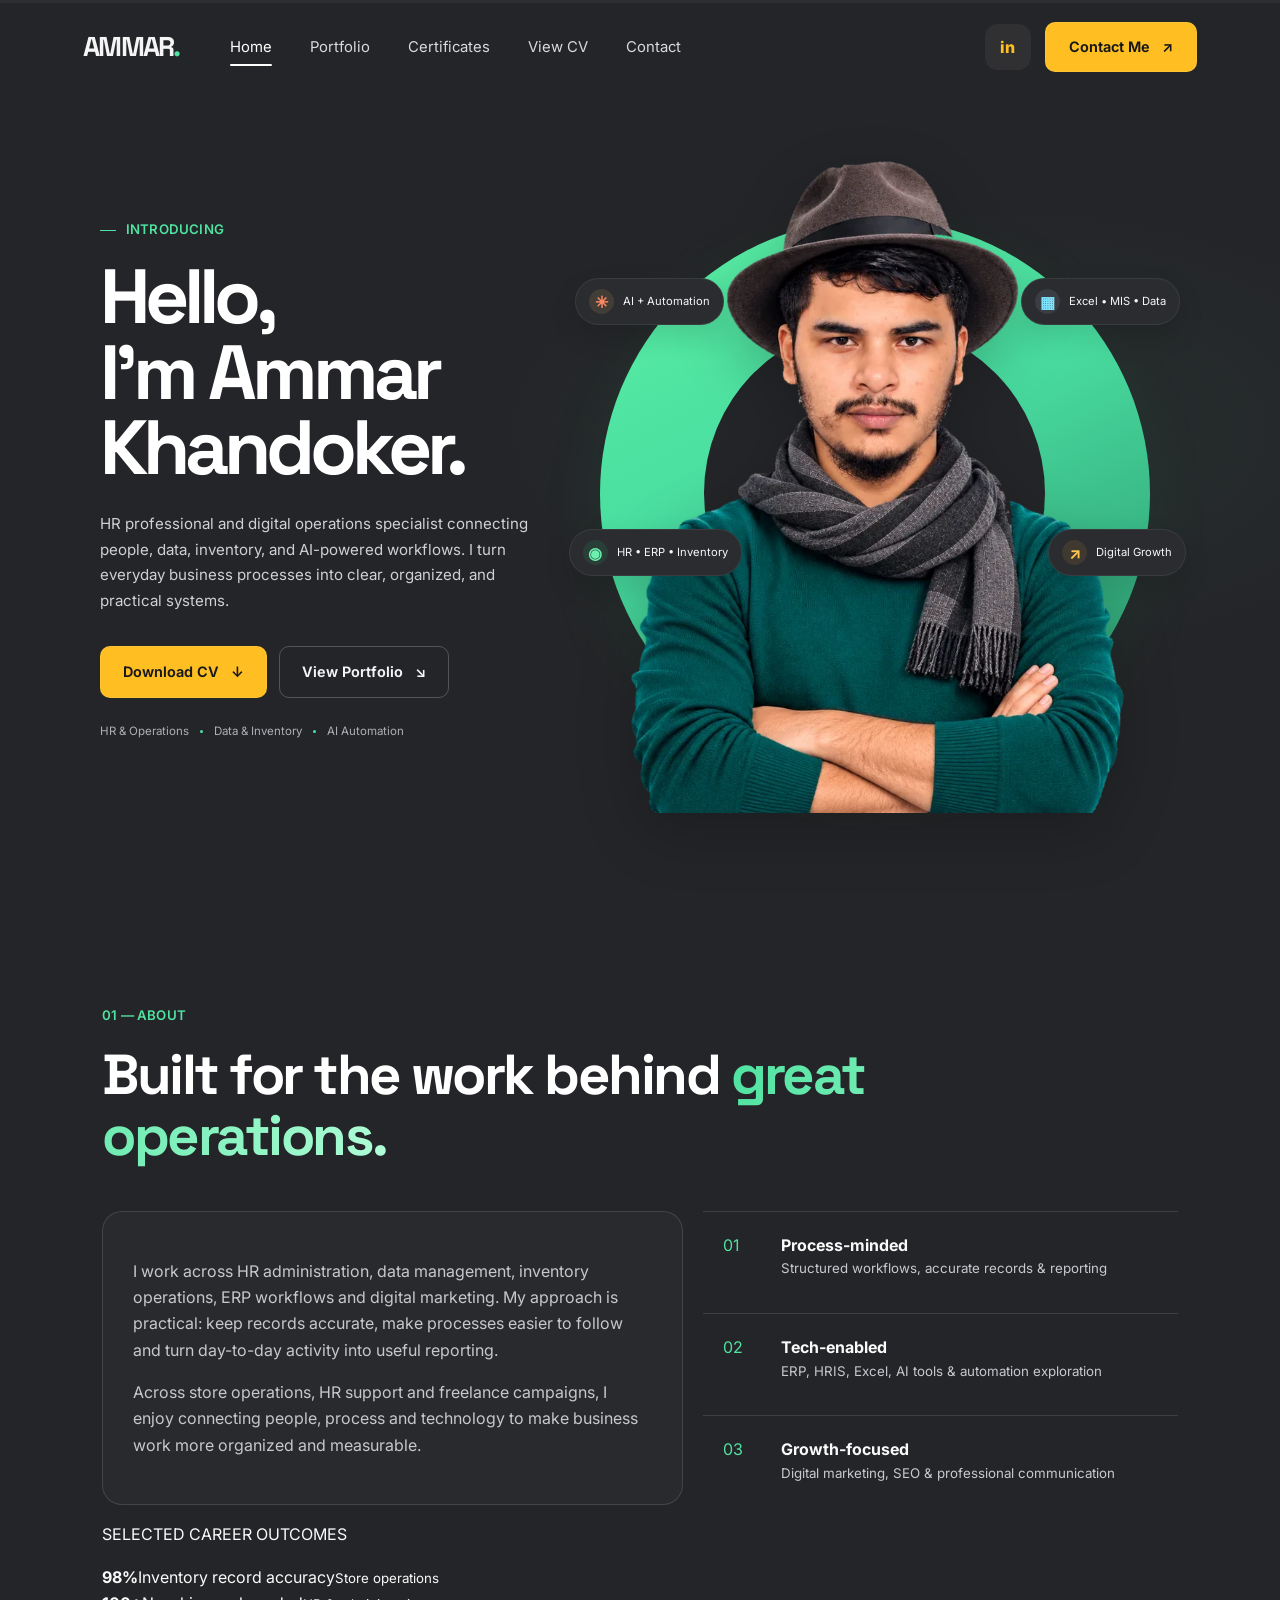
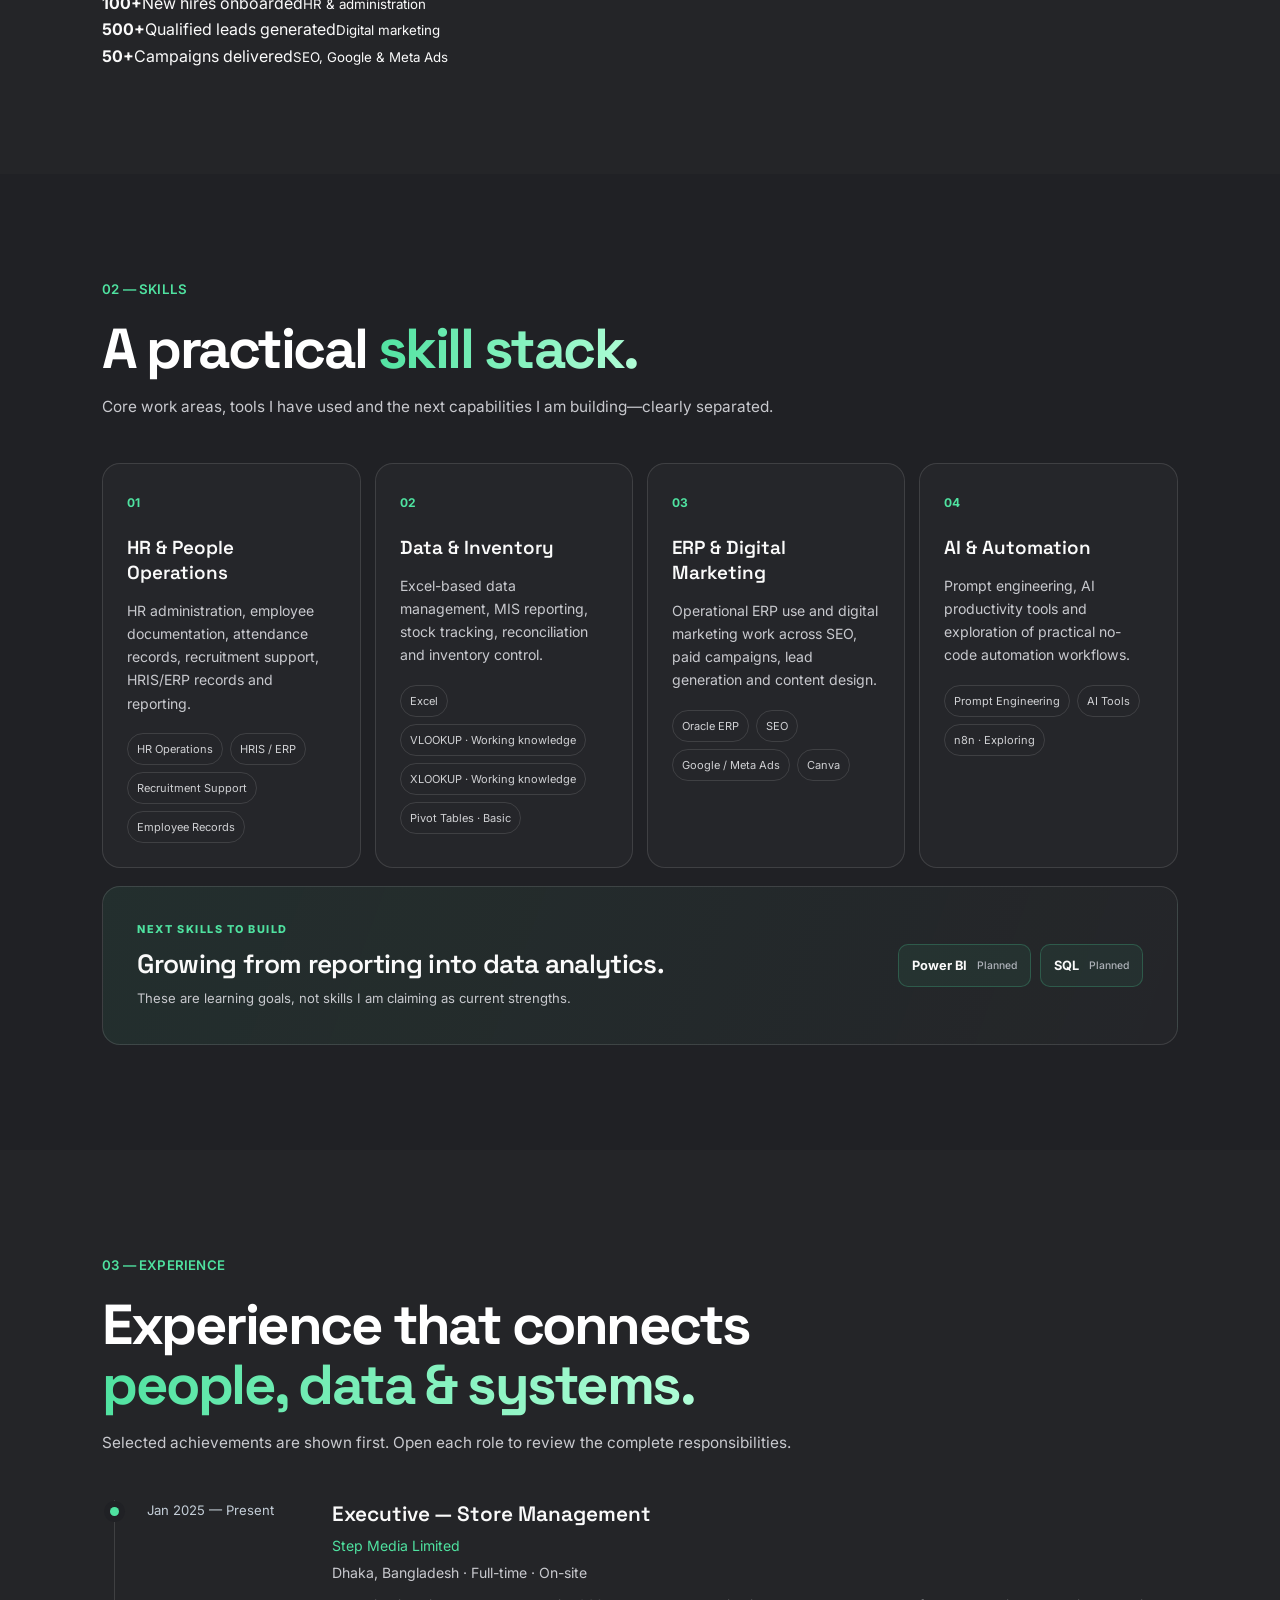
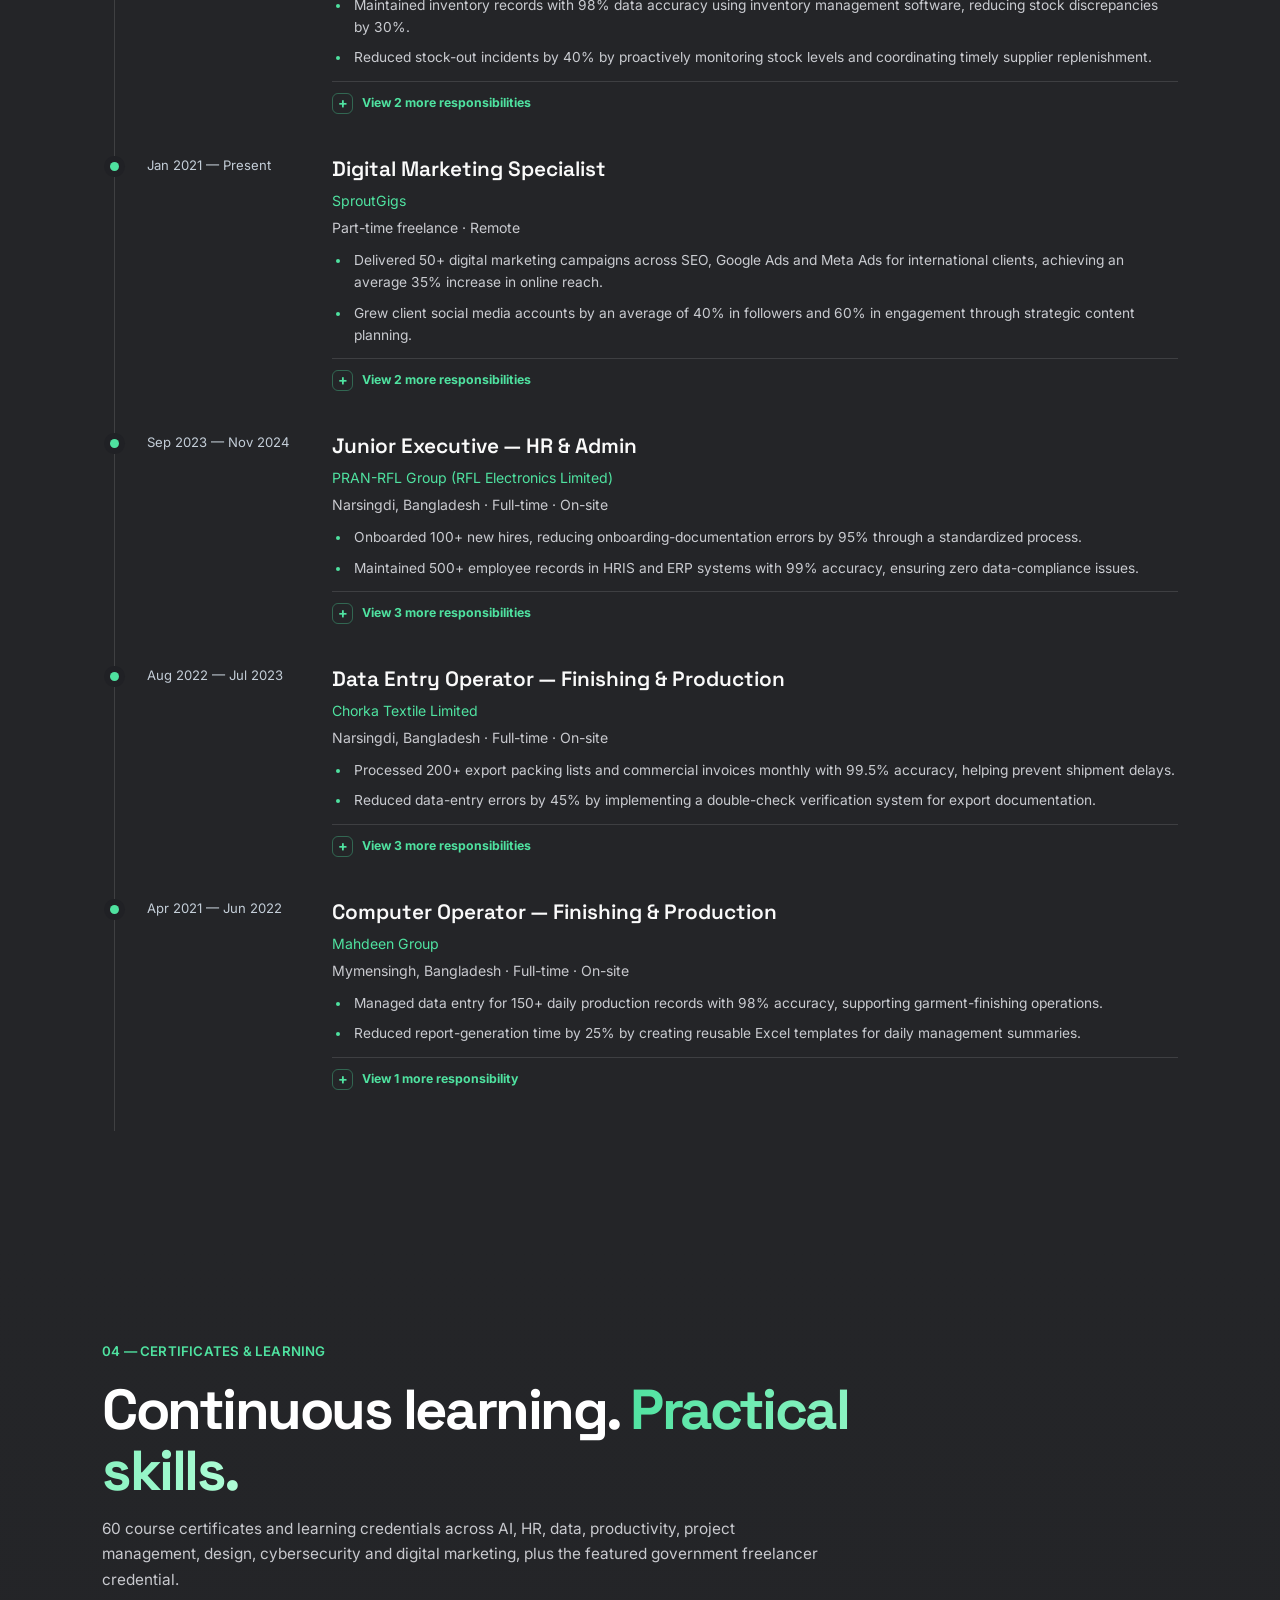
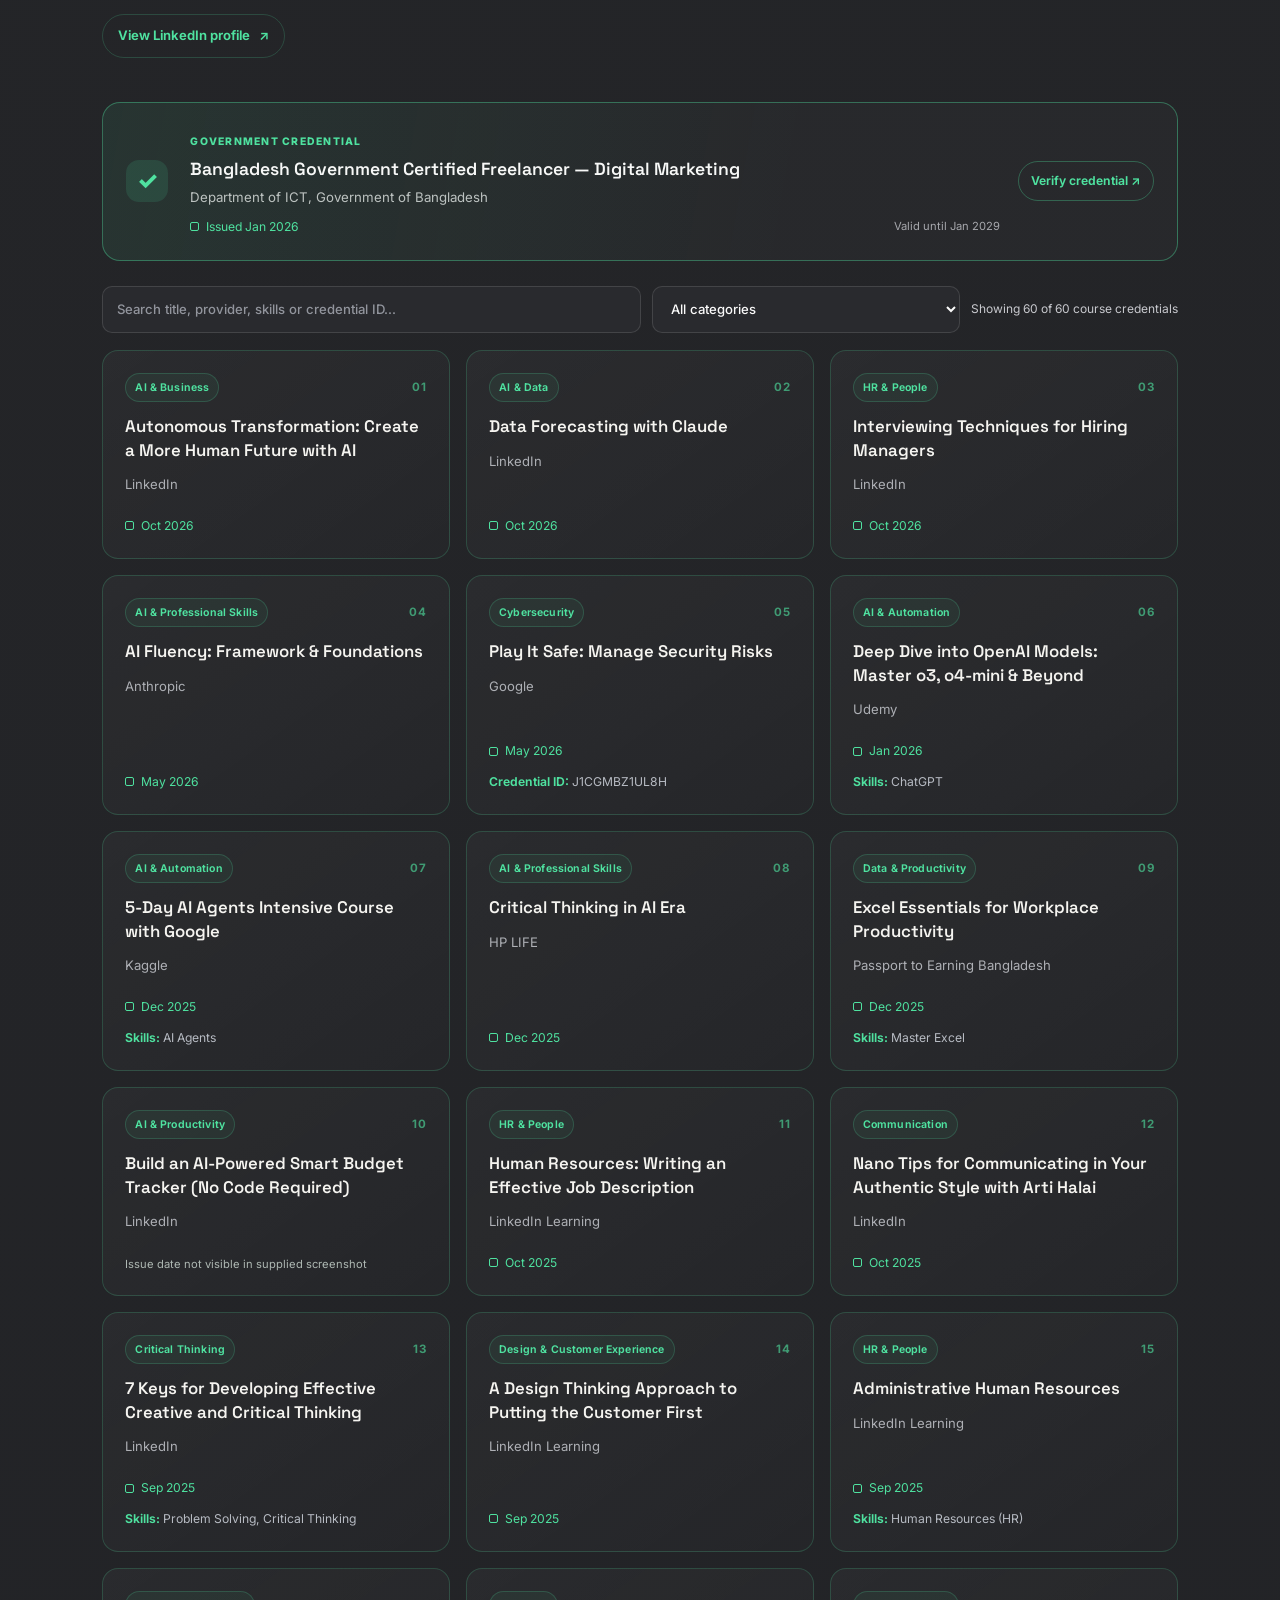
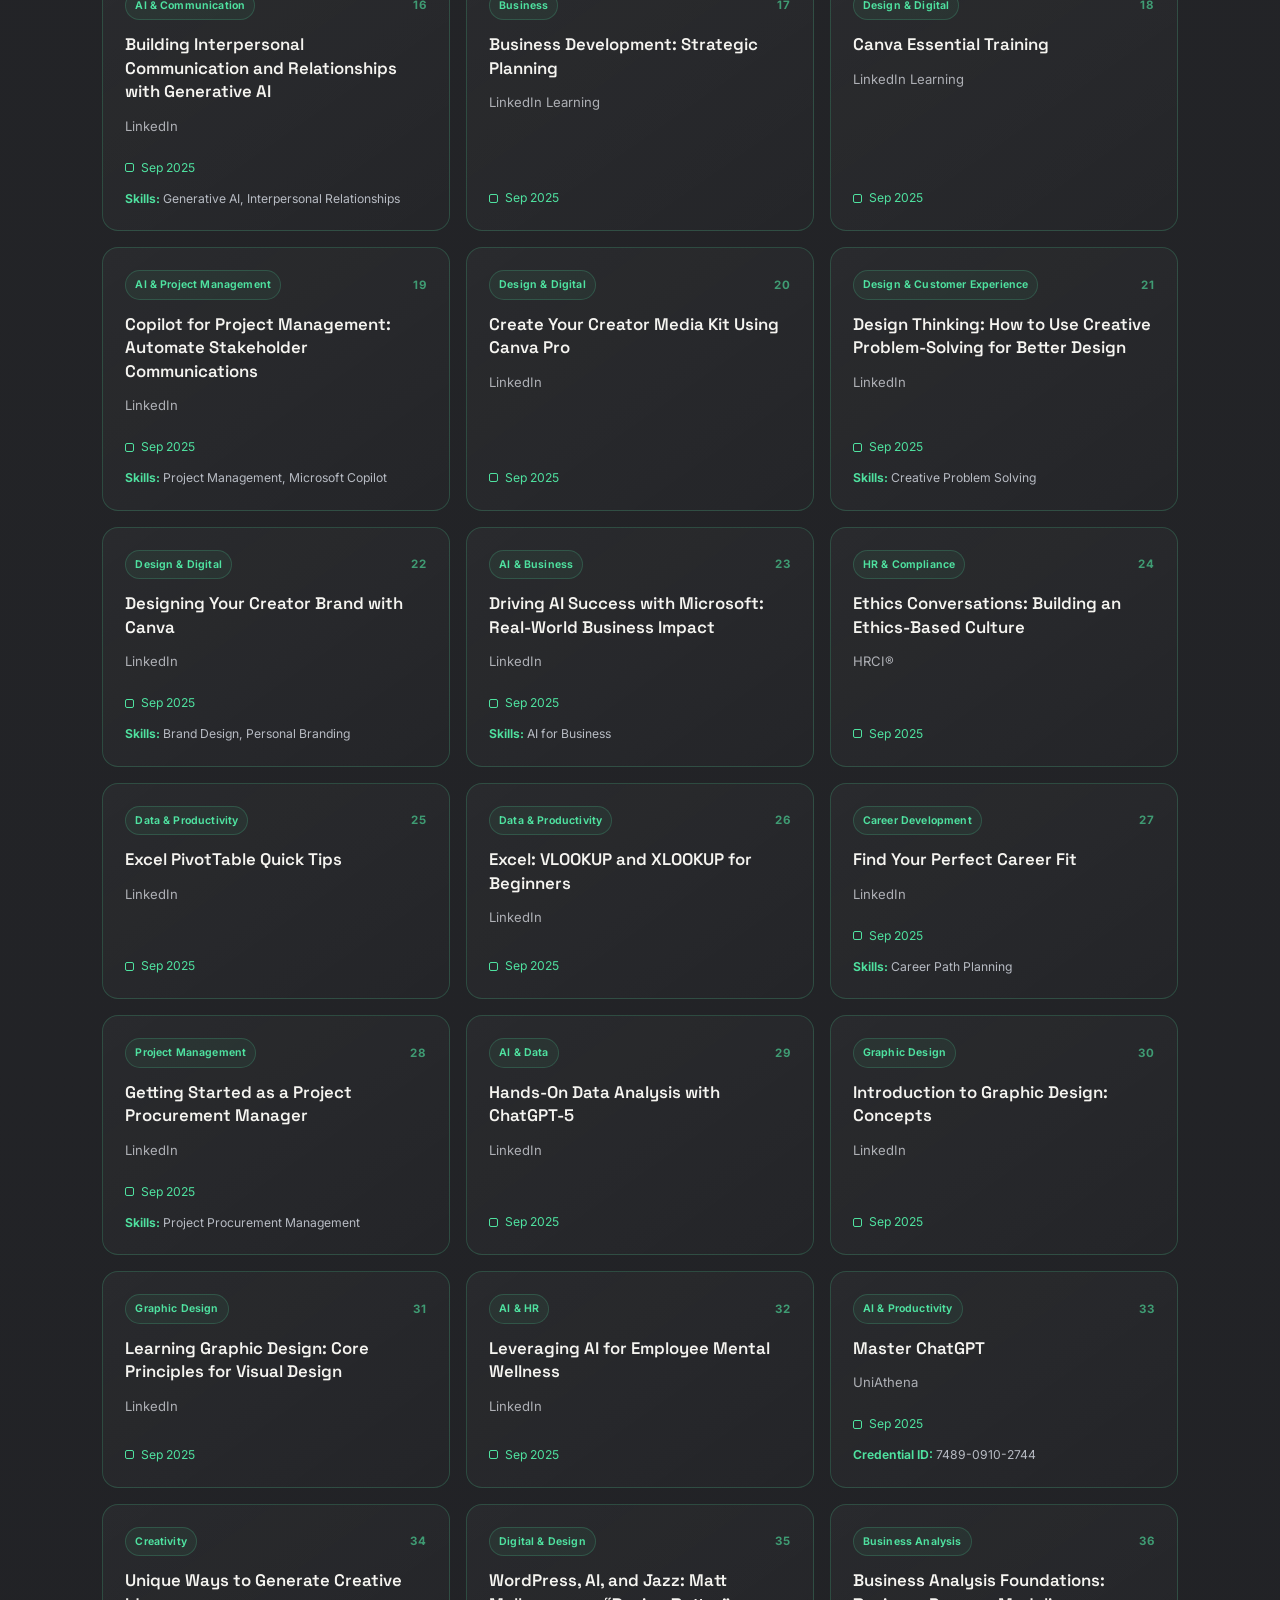
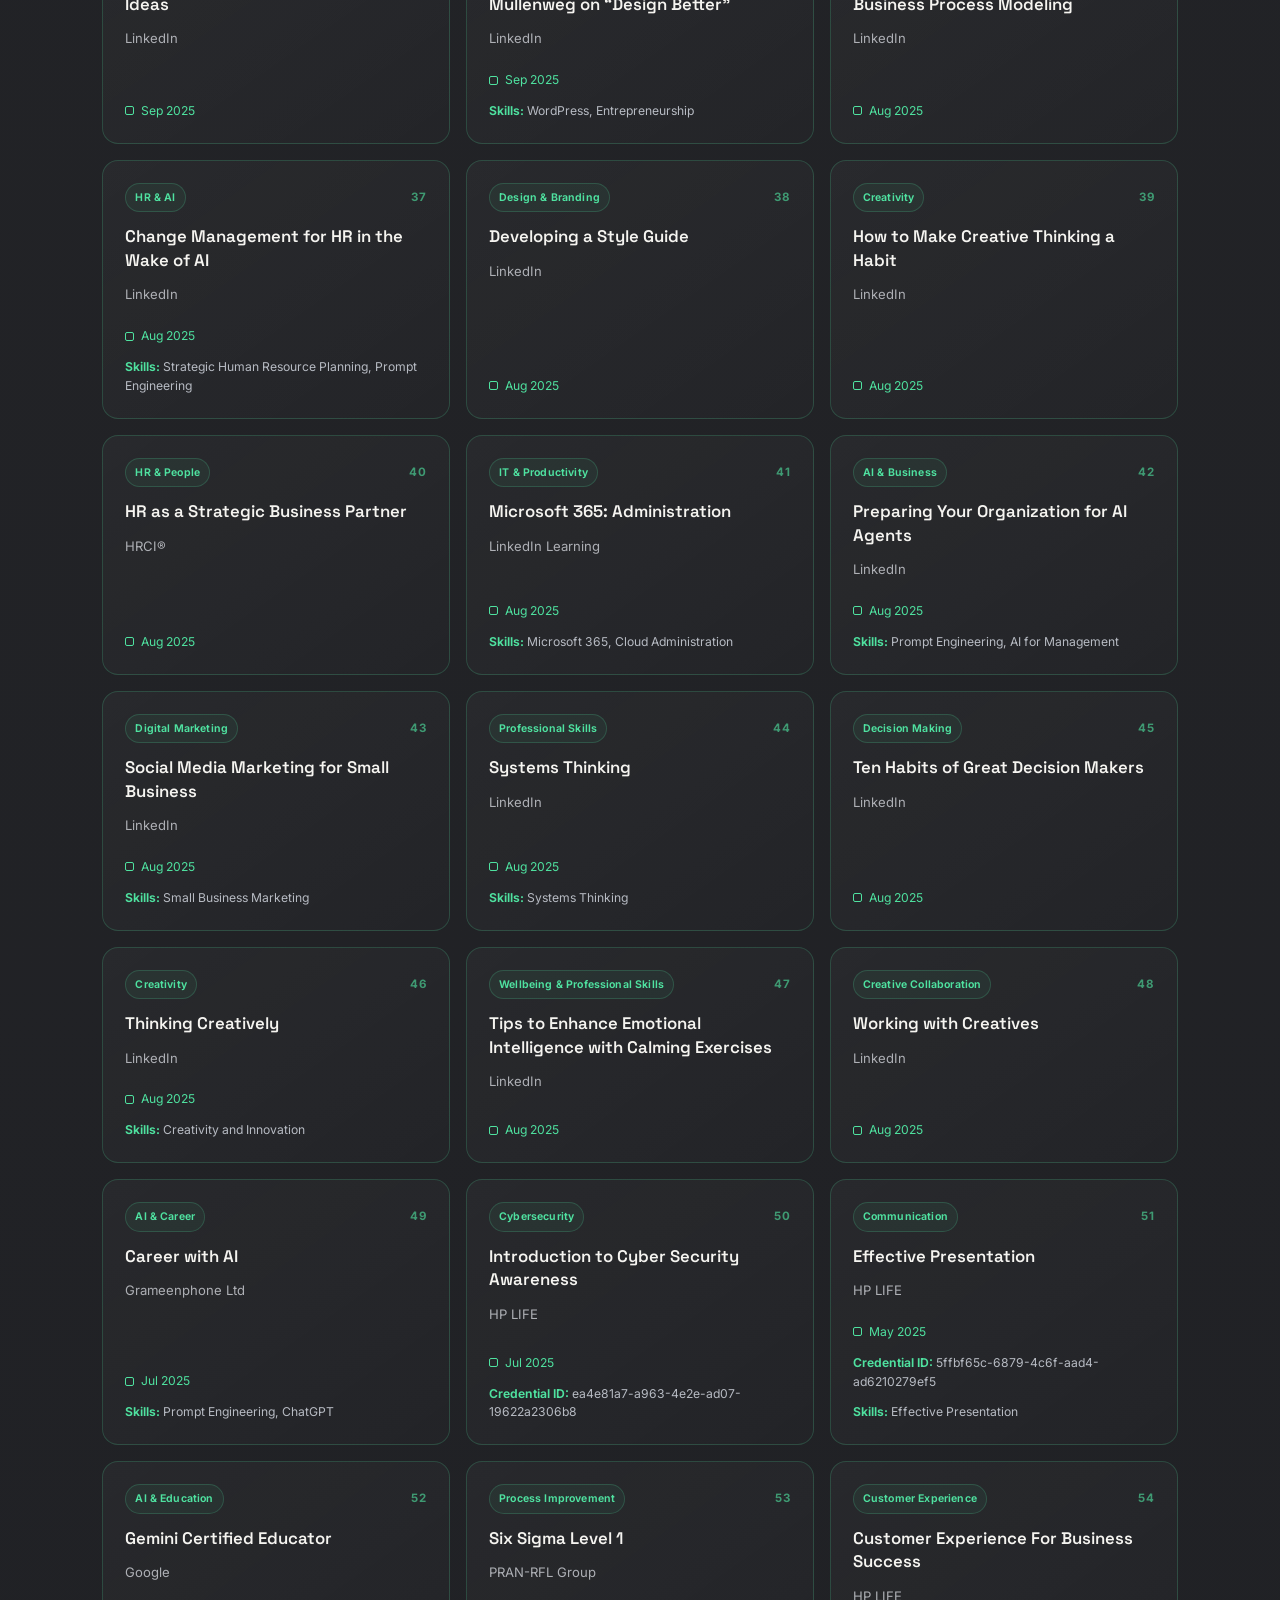
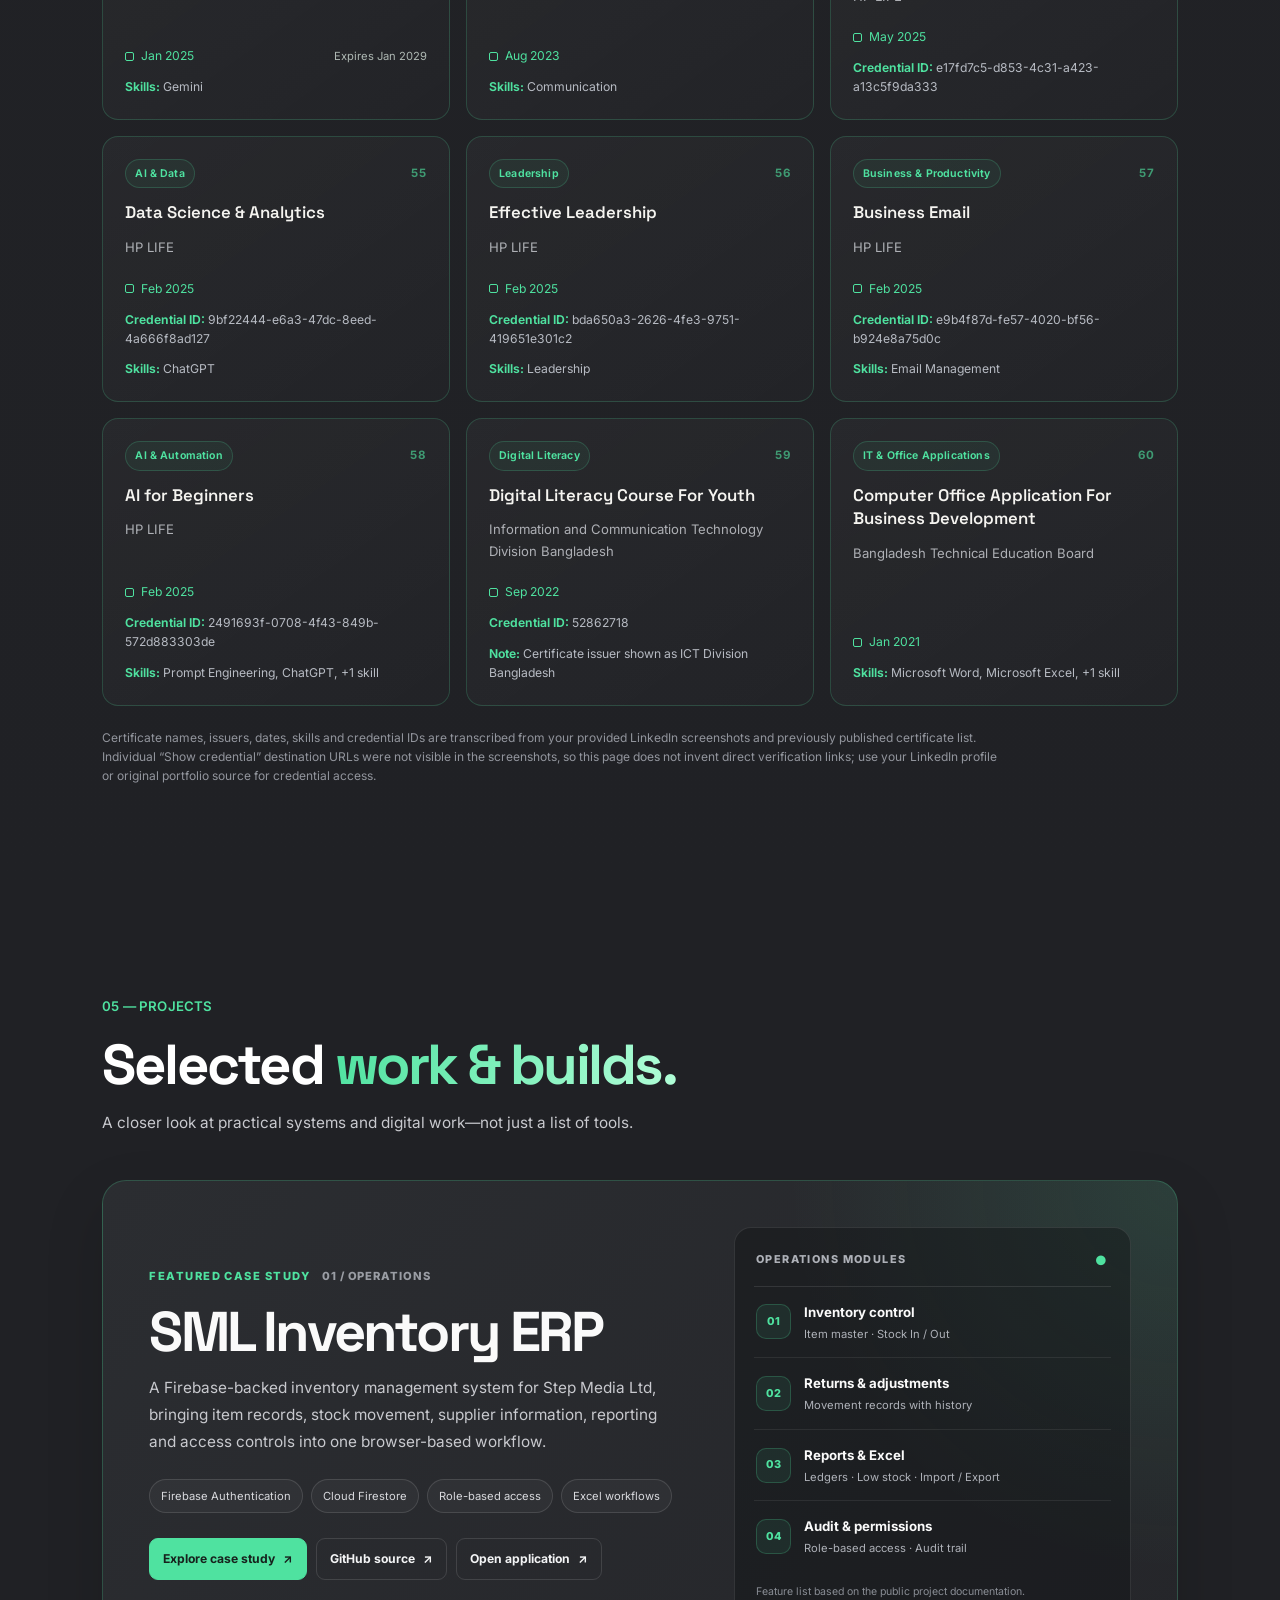
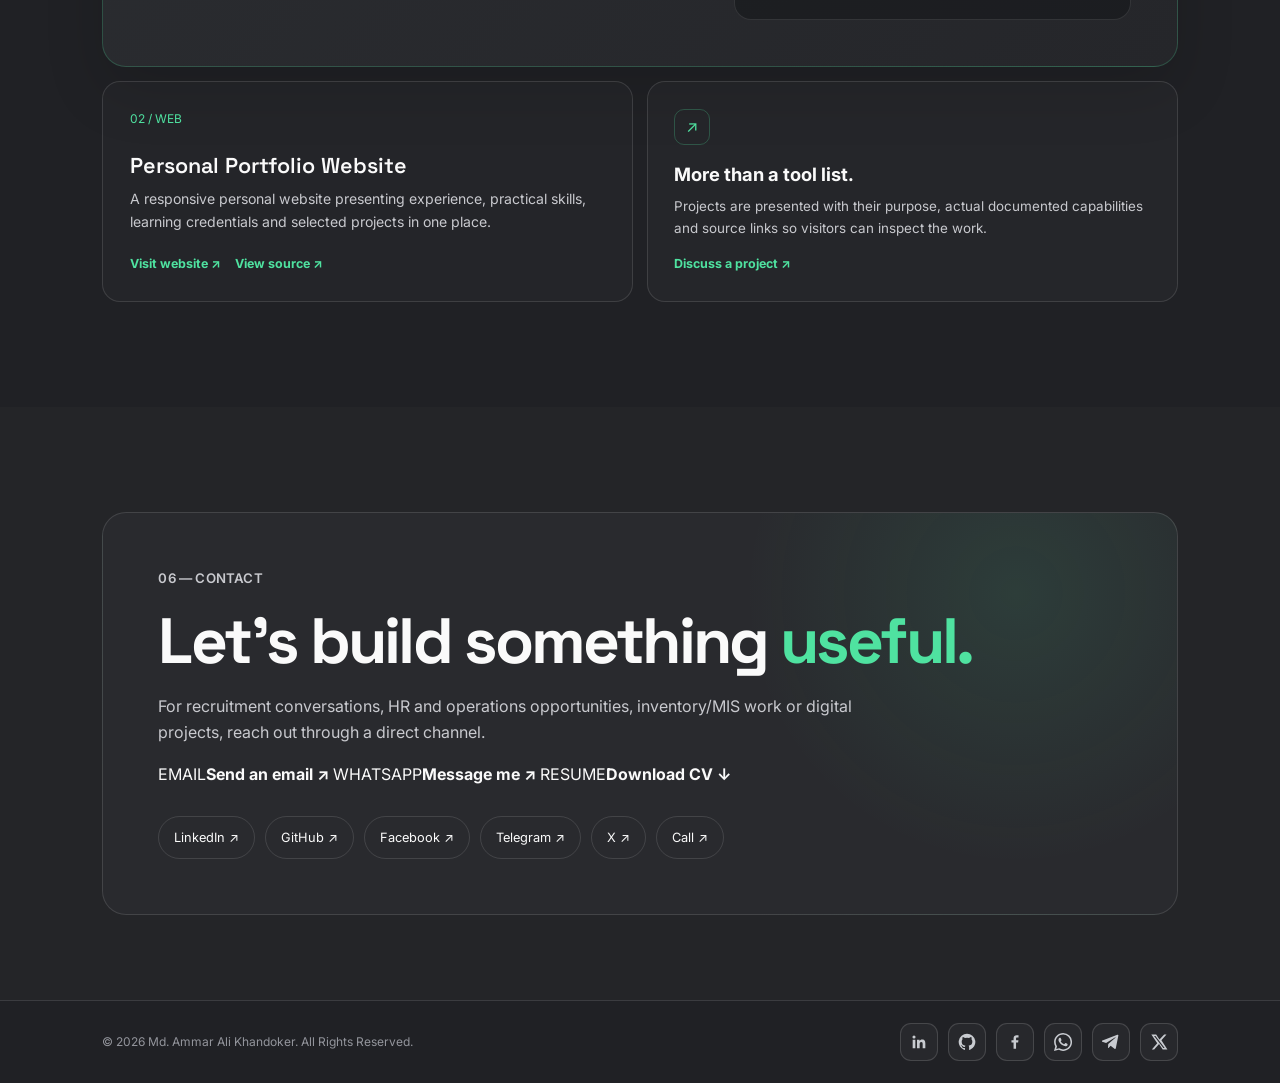
==== commit c62daa57: "Strengthen about, career outcomes and recruiter contact actions" ====
--- a/index.html
+++ b/index.html
@@ -12,7 +12,7 @@
 <link rel="preconnect" href="https://fonts.gstatic.com" crossorigin>
 <link href="https://fonts.googleapis.com/css2?family=Inter:wght@400;500;600;700;800&family=Space+Grotesk:wght@500;600;700&display=swap" rel="stylesheet">
 <link rel="preload" as="image" href="profile-hero.webp" fetchpriority="high">
-<link rel="stylesheet" href="style.css?v=16">
+<link rel="stylesheet" href="style.css?v=17">
 <meta property="og:type" content="website">
 <meta property="og:site_name" content="Ammar Khandoker Portfolio">
 <meta property="og:title" content="Ammar Khandoker | HR, Operations & Digital Portfolio">
@@ -90,11 +90,20 @@
 <section id="about" class="section">
   <div class="section-head reveal"><p class="eyebrow">01 — ABOUT</p><h2>Built for the work behind <span>great operations.</span></h2></div>
   <div class="about-grid">
-    <div class="glass reveal"><p>I work across HR, data entry, inventory operations, ERP workflows, digital marketing and AI-powered productivity. My approach is simple: make everyday work more organized, measurable and efficient.</p><p>From Excel reporting and stock control to HR processes and digital tools, I enjoy turning messy workflows into practical systems.</p></div>
+    <div class="glass reveal"><p>I work across HR administration, data management, inventory operations, ERP workflows and digital marketing. My approach is practical: keep records accurate, make processes easier to follow and turn day-to-day activity into useful reporting.</p><p>Across store operations, HR support and freelance campaigns, I enjoy connecting people, process and technology to make business work more organized and measurable.</p></div>
     <div class="about-list reveal">
-      <div><span>01</span><b>Process-minded</b><small>Structured workflows, clean records & reporting</small></div>
-      <div><span>02</span><b>Tech-enabled</b><small>ERP, HRIS, AI tools & automation</small></div>
-      <div><span>03</span><b>Growth-focused</b><small>Digital marketing, SEO & professional branding</small></div>
+      <div><span>01</span><b>Process-minded</b><small>Structured workflows, accurate records & reporting</small></div>
+      <div><span>02</span><b>Tech-enabled</b><small>ERP, HRIS, Excel, AI tools & automation exploration</small></div>
+      <div><span>03</span><b>Growth-focused</b><small>Digital marketing, SEO & professional communication</small></div>
+    </div>
+  </div>
+  <div class="impact-section reveal">
+    <p class="impact-caption">SELECTED CAREER OUTCOMES</p>
+    <div class="impact-grid">
+      <div class="impact-card"><strong>98%</strong><span>Inventory record accuracy</span><small>Store operations</small></div>
+      <div class="impact-card"><strong>100+</strong><span>New hires onboarded</span><small>HR &amp; administration</small></div>
+      <div class="impact-card"><strong>500+</strong><span>Qualified leads generated</span><small>Digital marketing</small></div>
+      <div class="impact-card"><strong>50+</strong><span>Campaigns delivered</span><small>SEO, Google &amp; Meta Ads</small></div>
     </div>
   </div>
 </section>
@@ -895,18 +904,19 @@
   <div class="contact-box reveal">
     <p class="eyebrow">06 — CONTACT</p>
     <h2>Let's build something <span>useful.</span></h2>
-    <p>For opportunities, collaborations, portfolio work or digital projects, connect with me here.</p>
-    <div class="contact-links">
-      <a href="https://www.linkedin.com/in/mdamberalikhandoker" target="_blank" rel="noreferrer">LinkedIn ↗</a>
-      <a href="https://github.com/Ammar-Khandoker-BD" target="_blank" rel="noreferrer">GitHub ↗</a>
-      <a href="https://www.facebook.com/ammar.khandoker" target="_blank" rel="noreferrer">Facebook ↗</a>
-      <a href="https://wa.me/8801716861353" target="_blank" rel="noreferrer">WhatsApp ↗</a>
-      <a href="https://t.me/ammarkhandoker" target="_blank" rel="noreferrer">Telegram ↗</a>
-      <a href="https://x.com/ammar844231" target="_blank" rel="noreferrer">X ↗</a>
-      <a href="mailto:contact@ammar.pro.bd" aria-label="Email contact@ammar.pro.bd">contact@ammar.pro.bd ↗</a>
+    <p>For recruitment conversations, HR and operations opportunities, inventory/MIS work or digital projects, reach out through a direct channel.</p>
+    <div class="contact-primary-actions">
+      <a class="contact-primary email" href="mailto:contact@ammar.pro.bd"><span class="contact-action-label">EMAIL</span><strong>Send an email ↗</strong></a>
+      <a class="contact-primary whatsapp" href="https://wa.me/8801716861353" target="_blank" rel="noopener noreferrer"><span class="contact-action-label">WHATSAPP</span><strong>Message me ↗</strong></a>
+      <a class="contact-primary cv" href="CV.pdf" download="Md-Ammar-Ali-Khandoker-CV.pdf"><span class="contact-action-label">RESUME</span><strong>Download CV ↓</strong></a>
+    </div>
+    <div class="contact-links" aria-label="Other contact and social links">
+      <a href="https://www.linkedin.com/in/mdamberalikhandoker" target="_blank" rel="noopener noreferrer">LinkedIn ↗</a>
+      <a href="https://github.com/Ammar-Khandoker-BD" target="_blank" rel="noopener noreferrer">GitHub ↗</a>
+      <a href="https://www.facebook.com/ammar.khandoker" target="_blank" rel="noopener noreferrer">Facebook ↗</a>
+      <a href="https://t.me/ammarkhandoker" target="_blank" rel="noopener noreferrer">Telegram ↗</a>
+      <a href="https://x.com/ammar844231" target="_blank" rel="noopener noreferrer">X ↗</a>
       <a href="tel:+8801716861353">Call ↗</a>
-      <a href="CV.pdf" target="_blank" rel="noreferrer">View CV ↗</a>
-      <a href="CV.pdf" download="Md-Ammar-Ali-Khandoker-CV.pdf">Download CV ↓</a>
     </div>
   </div>
 </section>
--- a/style.css
+++ b/style.css
@@ -658,3 +658,19 @@
 .job-details[open] summary::before { content: "−"; }
 .job-details summary:focus-visible { outline: 2px solid var(--focus); outline-offset: 4px; border-radius: 4px; }
 .job-details .job-responsibilities { margin-top: 10px; }
+
+
+/* Certificate search and category filtering */
+.sr-only { position: absolute; width: 1px; height: 1px; padding: 0; margin: -1px; overflow: hidden; clip: rect(0,0,0,0); white-space: nowrap; border: 0; }
+.certificate-tools { display: grid; grid-template-columns: minmax(220px,1.4fr) minmax(190px,.8fr) auto; align-items: center; gap: 11px; margin: 25px 0 17px; }
+.certificate-tools[hidden],.certificate-empty[hidden] { display: none !important; }
+.certificate-search-wrap input,.certificate-filter-wrap select { width: 100%; min-height: 47px; padding: 11px 14px; border: 1px solid var(--line); border-radius: 10px; background: #292a2e; color: var(--text); font: 500 .82rem Inter,Arial,sans-serif; }
+.certificate-search-wrap input::placeholder { color: #92959d; }
+.certificate-search-wrap input:focus,.certificate-filter-wrap select:focus { outline: 2px solid var(--focus); outline-offset: 2px; border-color: transparent; }
+.certificate-result-count { margin: 0; color: var(--muted); font-size: .75rem; white-space: nowrap; }
+.certificate-card[hidden] { display: none !important; }
+.certificate-empty { margin: 14px 0; padding: 24px; border: 1px dashed var(--line); border-radius: 13px; color: var(--muted); text-align: center; font-size: .88rem; }
+@media (max-width: 760px) {
+  .certificate-tools { grid-template-columns: 1fr; }
+  .certificate-result-count { white-space: normal; }
+}
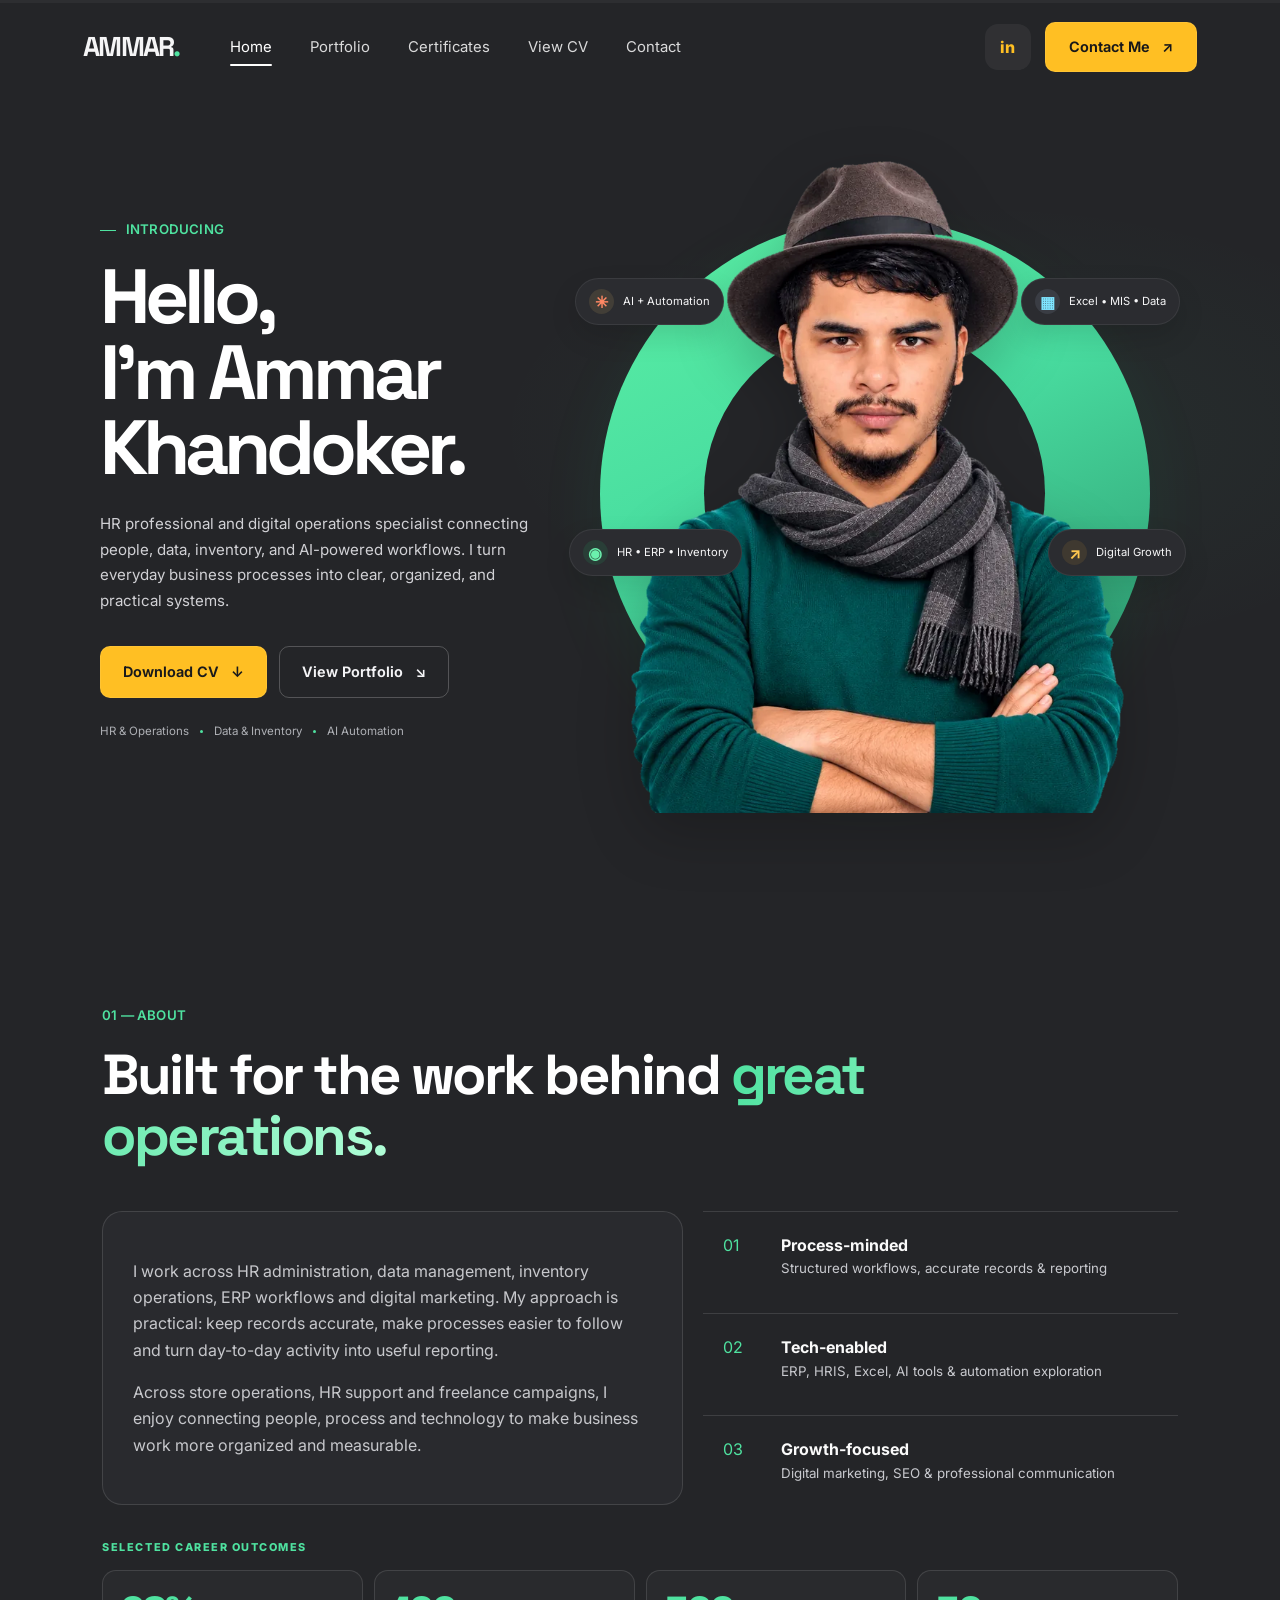
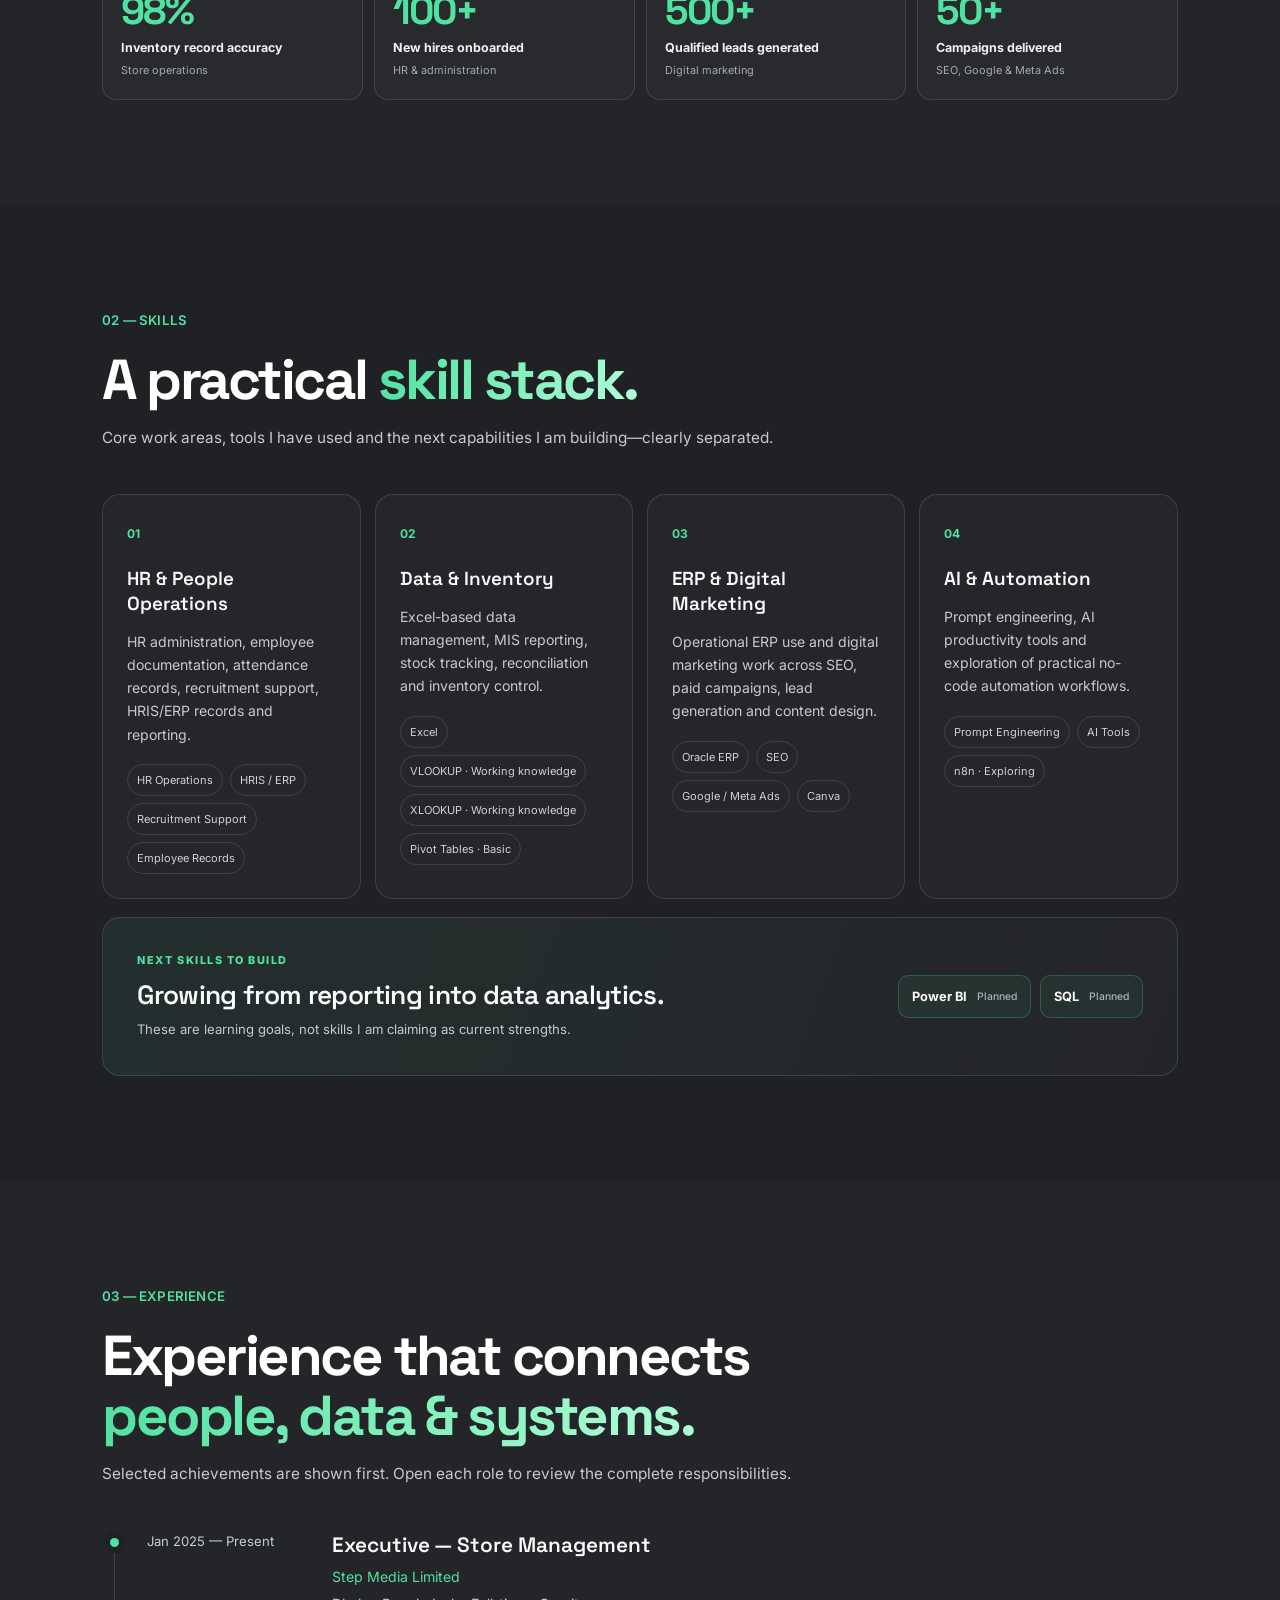
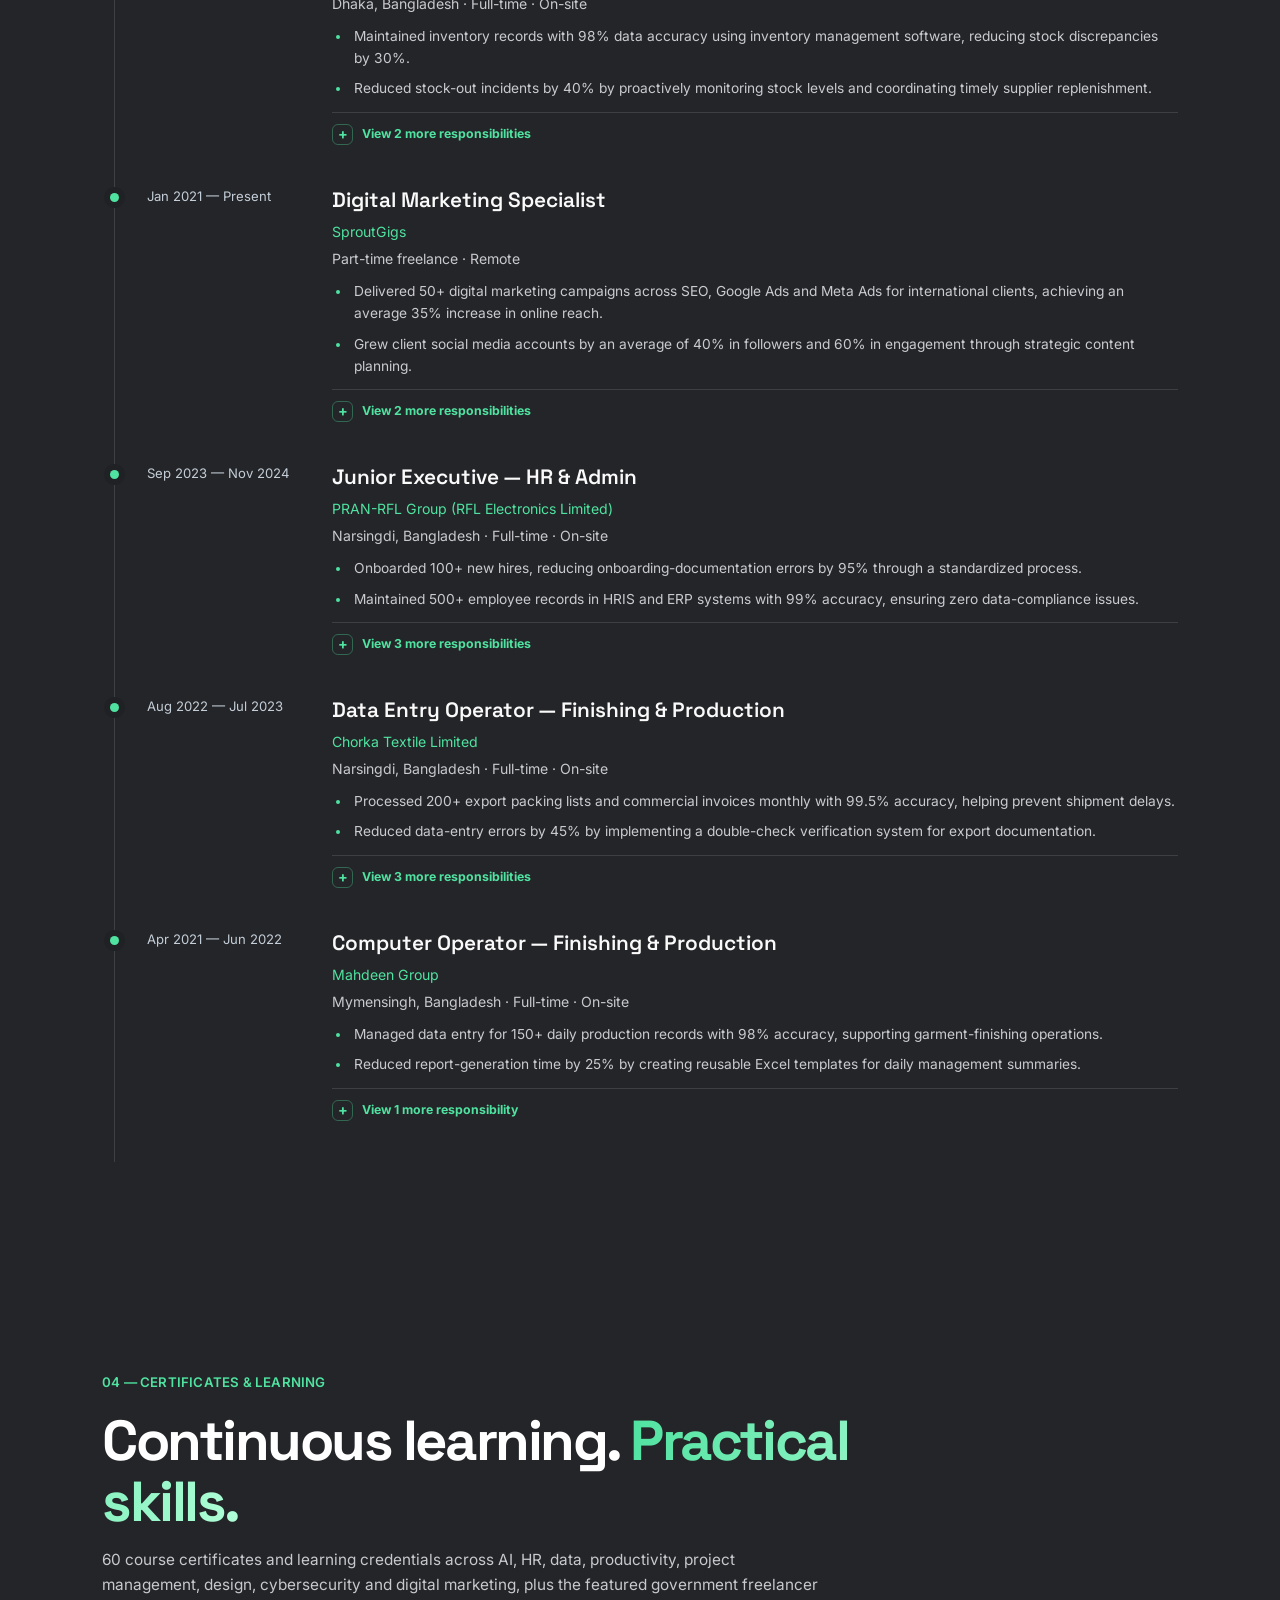
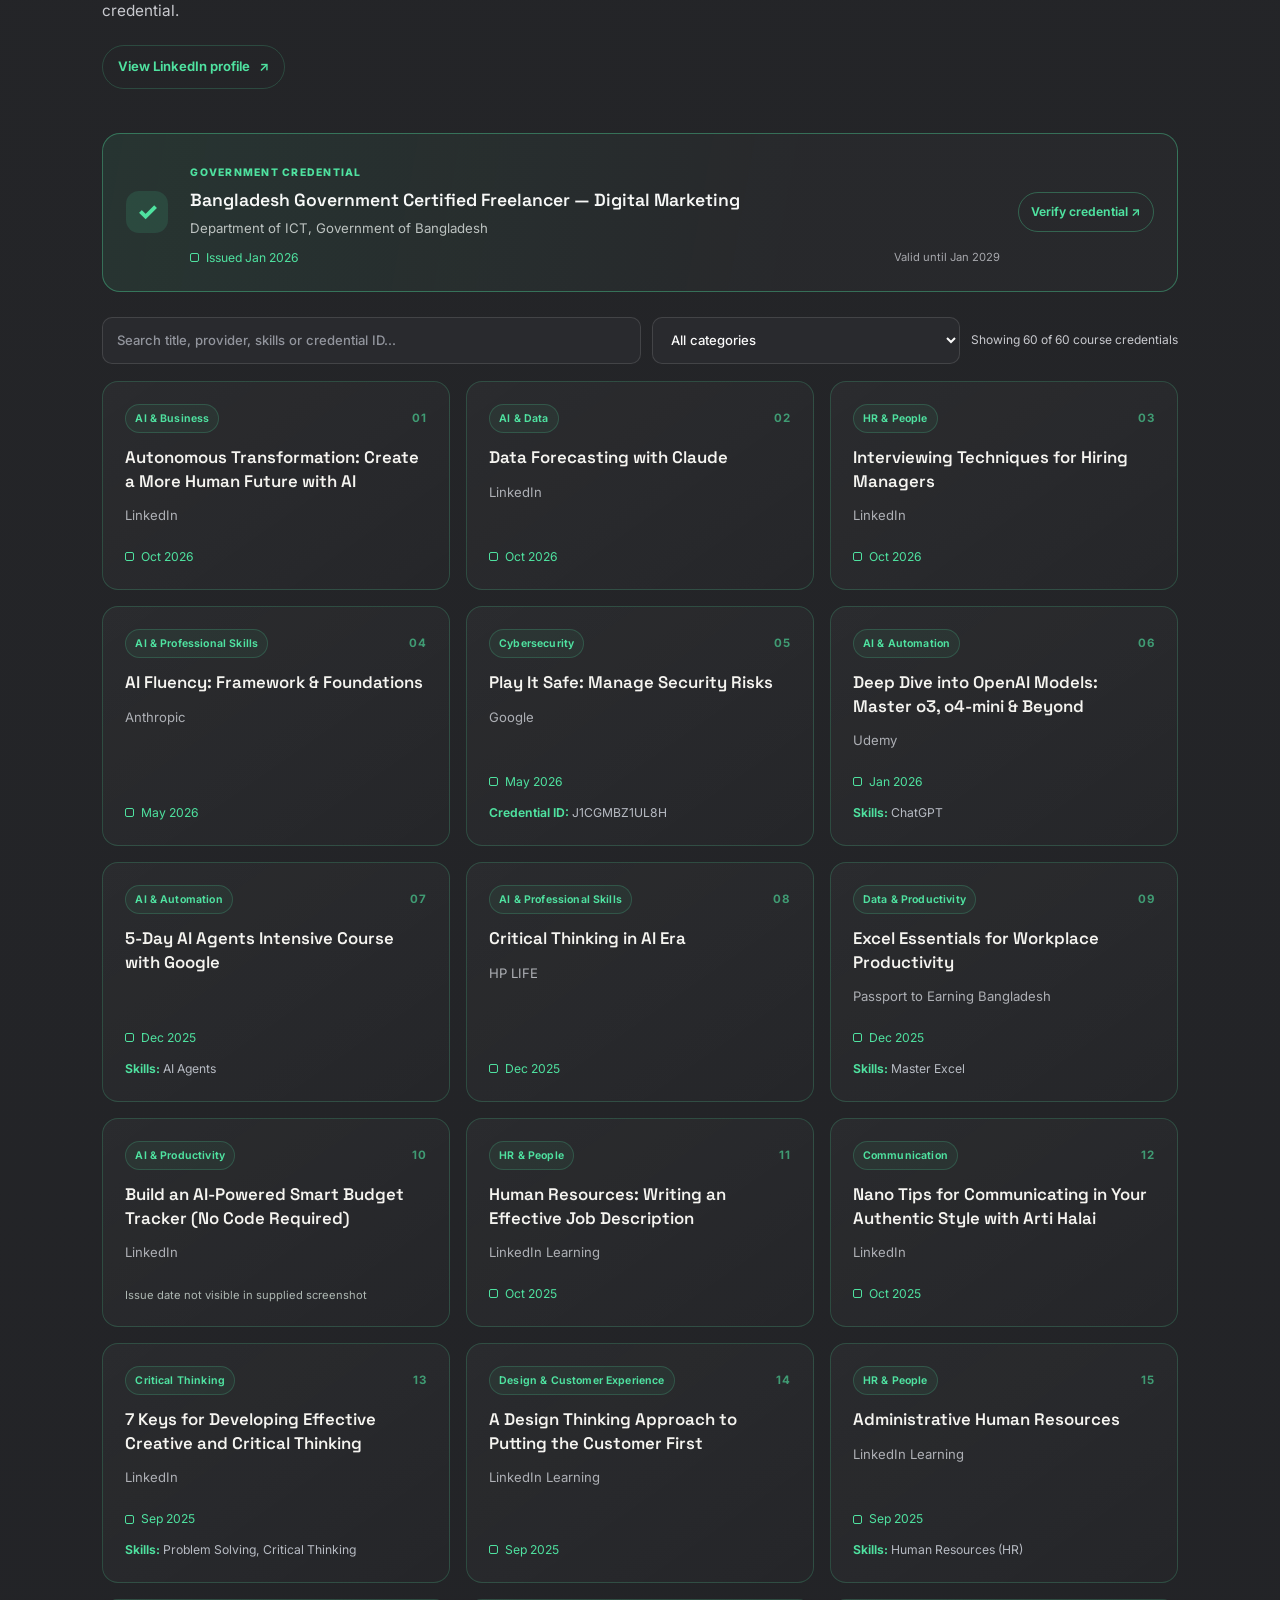
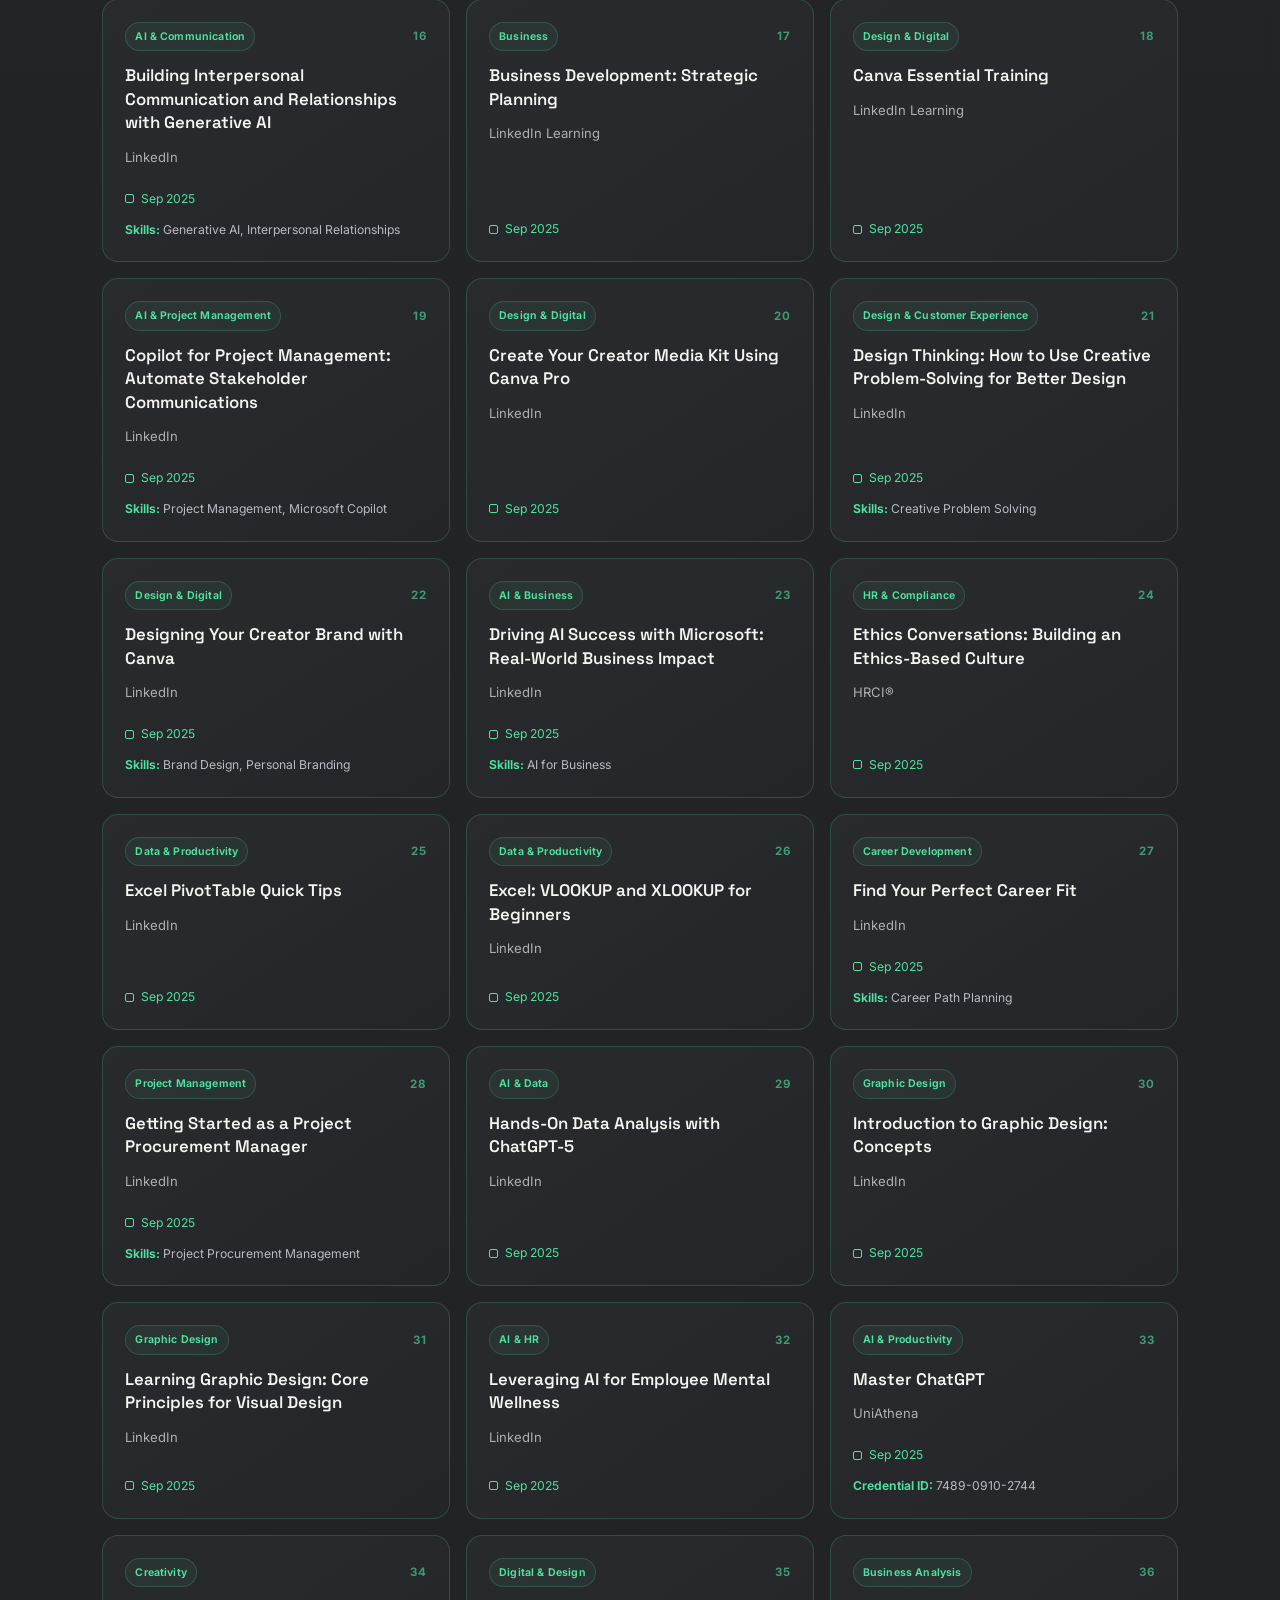
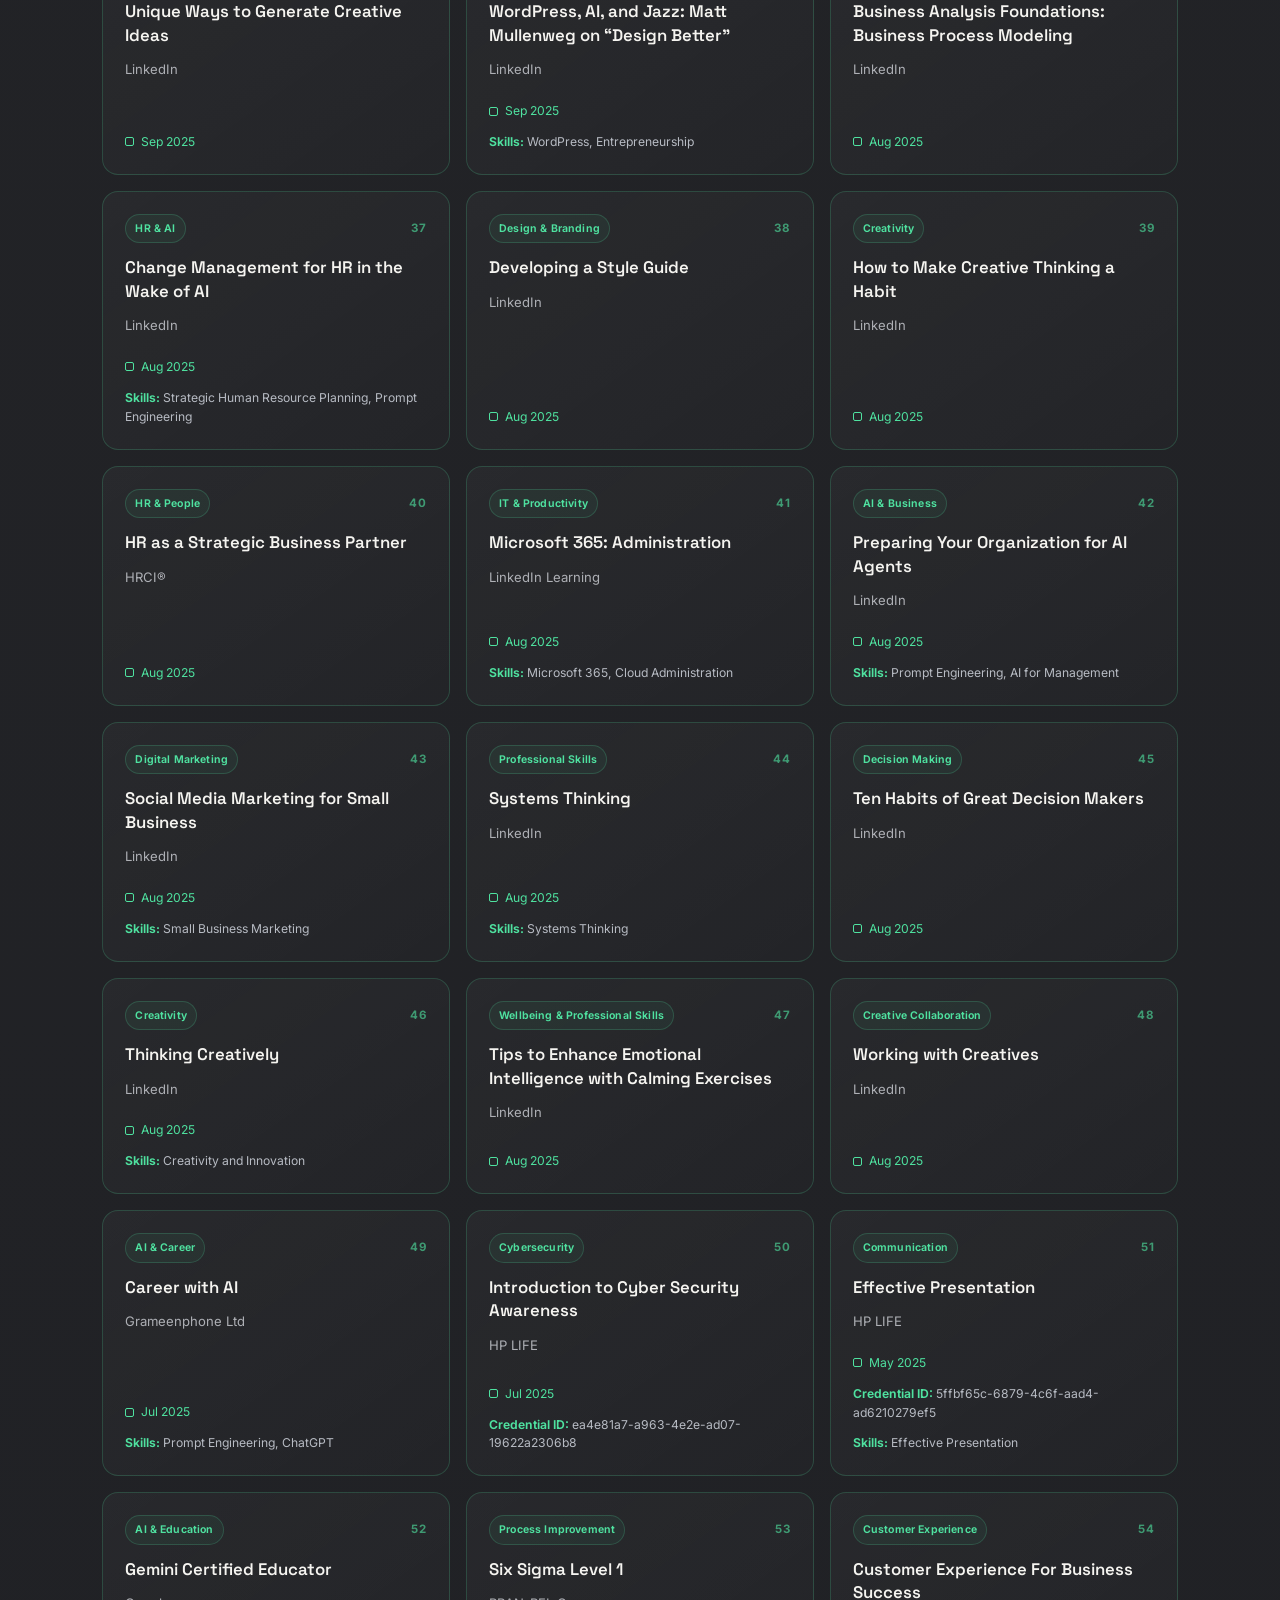
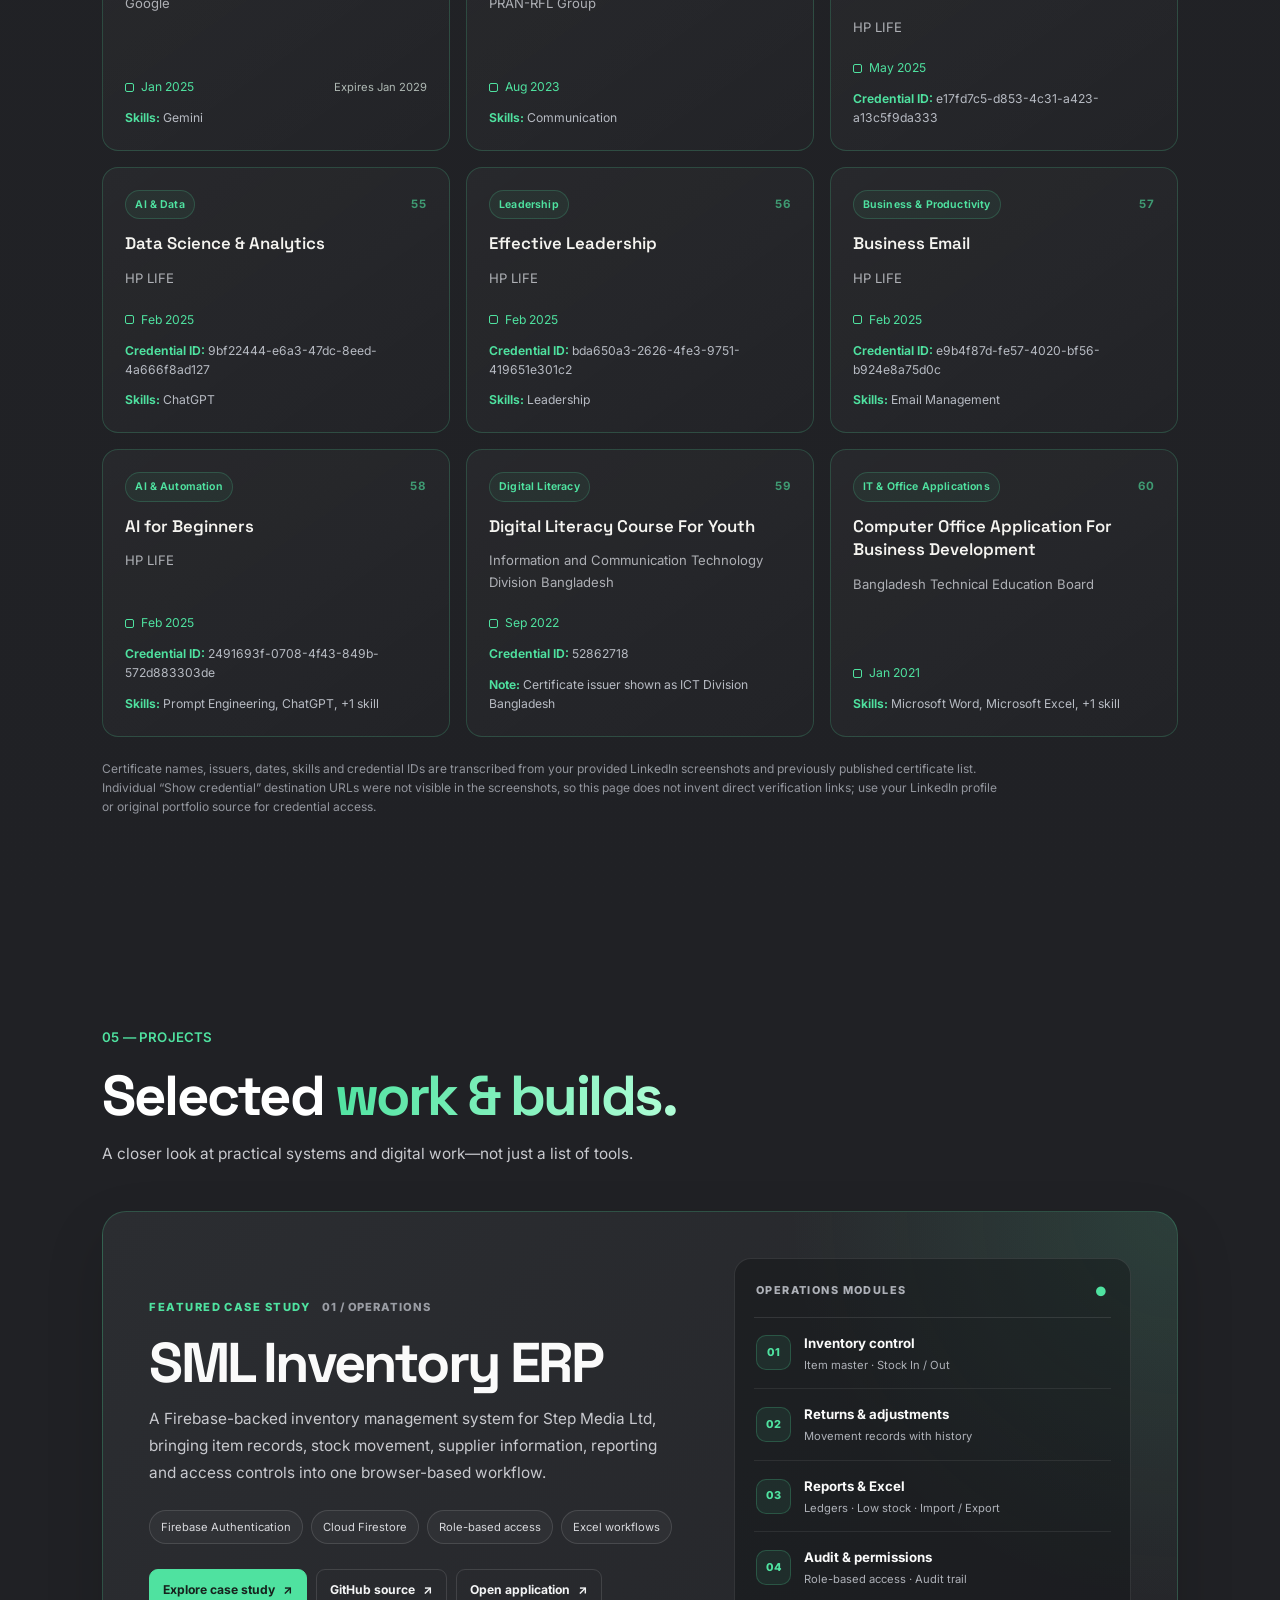
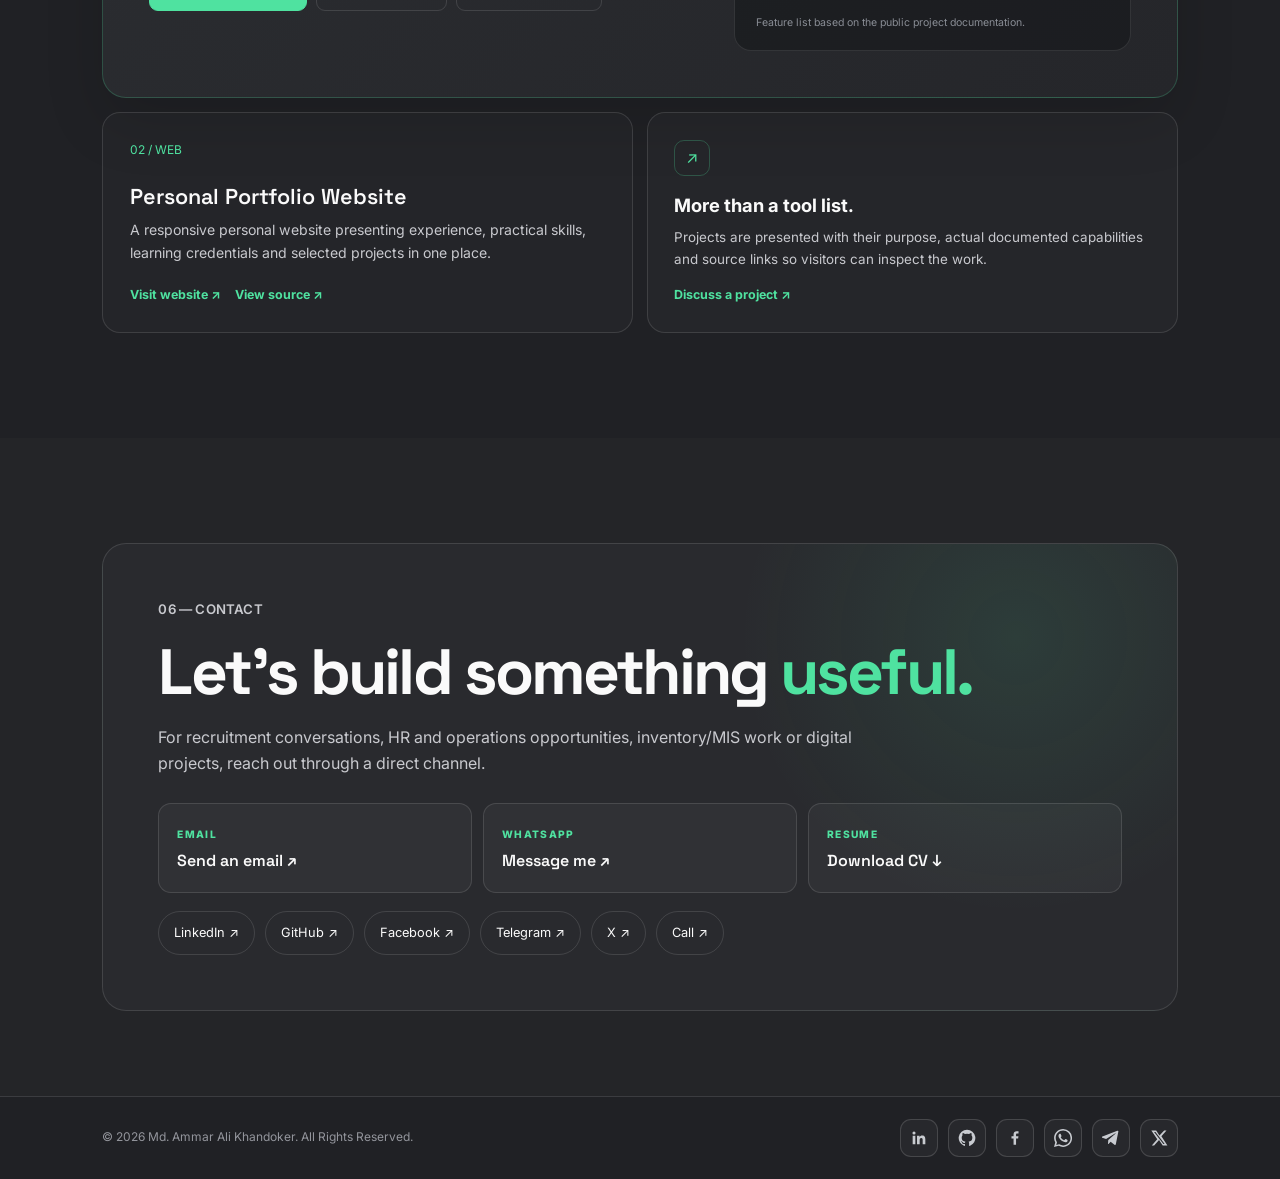
==== commit 626d53a4: "Avoid publishing an unverified AI Agents course issuer" ====
--- a/index.html
+++ b/index.html
@@ -296,8 +296,7 @@
         <span class="certificate-number">07</span>
       </div>
       <h3>5-Day AI Agents Intensive Course with Google</h3>
-      <p class="certificate-provider">Kaggle</p>
-      <div class="certificate-meta"><time datetime="2025-12">Dec 2025</time></div>
+            <div class="certificate-meta"><time datetime="2025-12">Dec 2025</time></div>
       <p class="certificate-skills"><strong>Skills:</strong> AI Agents</p>
     </article>
     <article class="certificate-card reveal">
--- a/style.css
+++ b/style.css
@@ -674,3 +674,26 @@
   .certificate-tools { grid-template-columns: 1fr; }
   .certificate-result-count { white-space: normal; }
 }
+
+
+/* Career impact metrics */
+.impact-section { margin-top: 34px; }
+.impact-caption { margin: 0 0 13px; color: var(--green); font-size: .68rem; font-weight: 800; letter-spacing: .14em; }
+.impact-grid { display: grid; grid-template-columns: repeat(4,minmax(0,1fr)); gap: 11px; }
+.impact-card { display: flex; min-height: 130px; flex-direction: column; justify-content: center; padding: 18px; border: 1px solid var(--line); border-radius: 14px; background: rgba(255,255,255,.025); }
+.impact-card strong { color: var(--green); font: 700 clamp(1.8rem,3.2vw,2.45rem)/1 'Space Grotesk',Inter,sans-serif; letter-spacing: -.05em; }
+.impact-card span { margin-top: 9px; color: #f1f2f3; font-size: .78rem; font-weight: 700; line-height: 1.4; }
+.impact-card small { margin-top: 5px; color: #a7aab1; font-size: .68rem; }
+.contact-primary-actions { display: grid; grid-template-columns: repeat(3,minmax(0,1fr)); gap: 11px; margin-top: 27px; }
+.contact-primary { display: flex; min-height: 90px; flex-direction: column; justify-content: center; gap: 7px; padding: 15px 18px; border: 1px solid var(--line); border-radius: 13px; background: rgba(255,255,255,.035); transition: transform .2s ease,border-color .2s ease,background .2s ease; }
+.contact-primary:hover { transform: translateY(-3px); border-color: rgba(79,226,160,.45); background: rgba(79,226,160,.055); }
+.contact-action-label { color: var(--green); font-size: .64rem; font-weight: 800; letter-spacing: .13em; }
+.contact-primary strong { font: 600 1rem 'Space Grotesk',Inter,sans-serif; }
+.contact-links { margin-top: 18px; }
+@media (max-width: 900px) {
+  .impact-grid { grid-template-columns: repeat(2,minmax(0,1fr)); }
+}
+@media (max-width: 650px) {
+  .contact-primary-actions { grid-template-columns: 1fr; }
+  .contact-primary { min-height: 74px; }
+}
